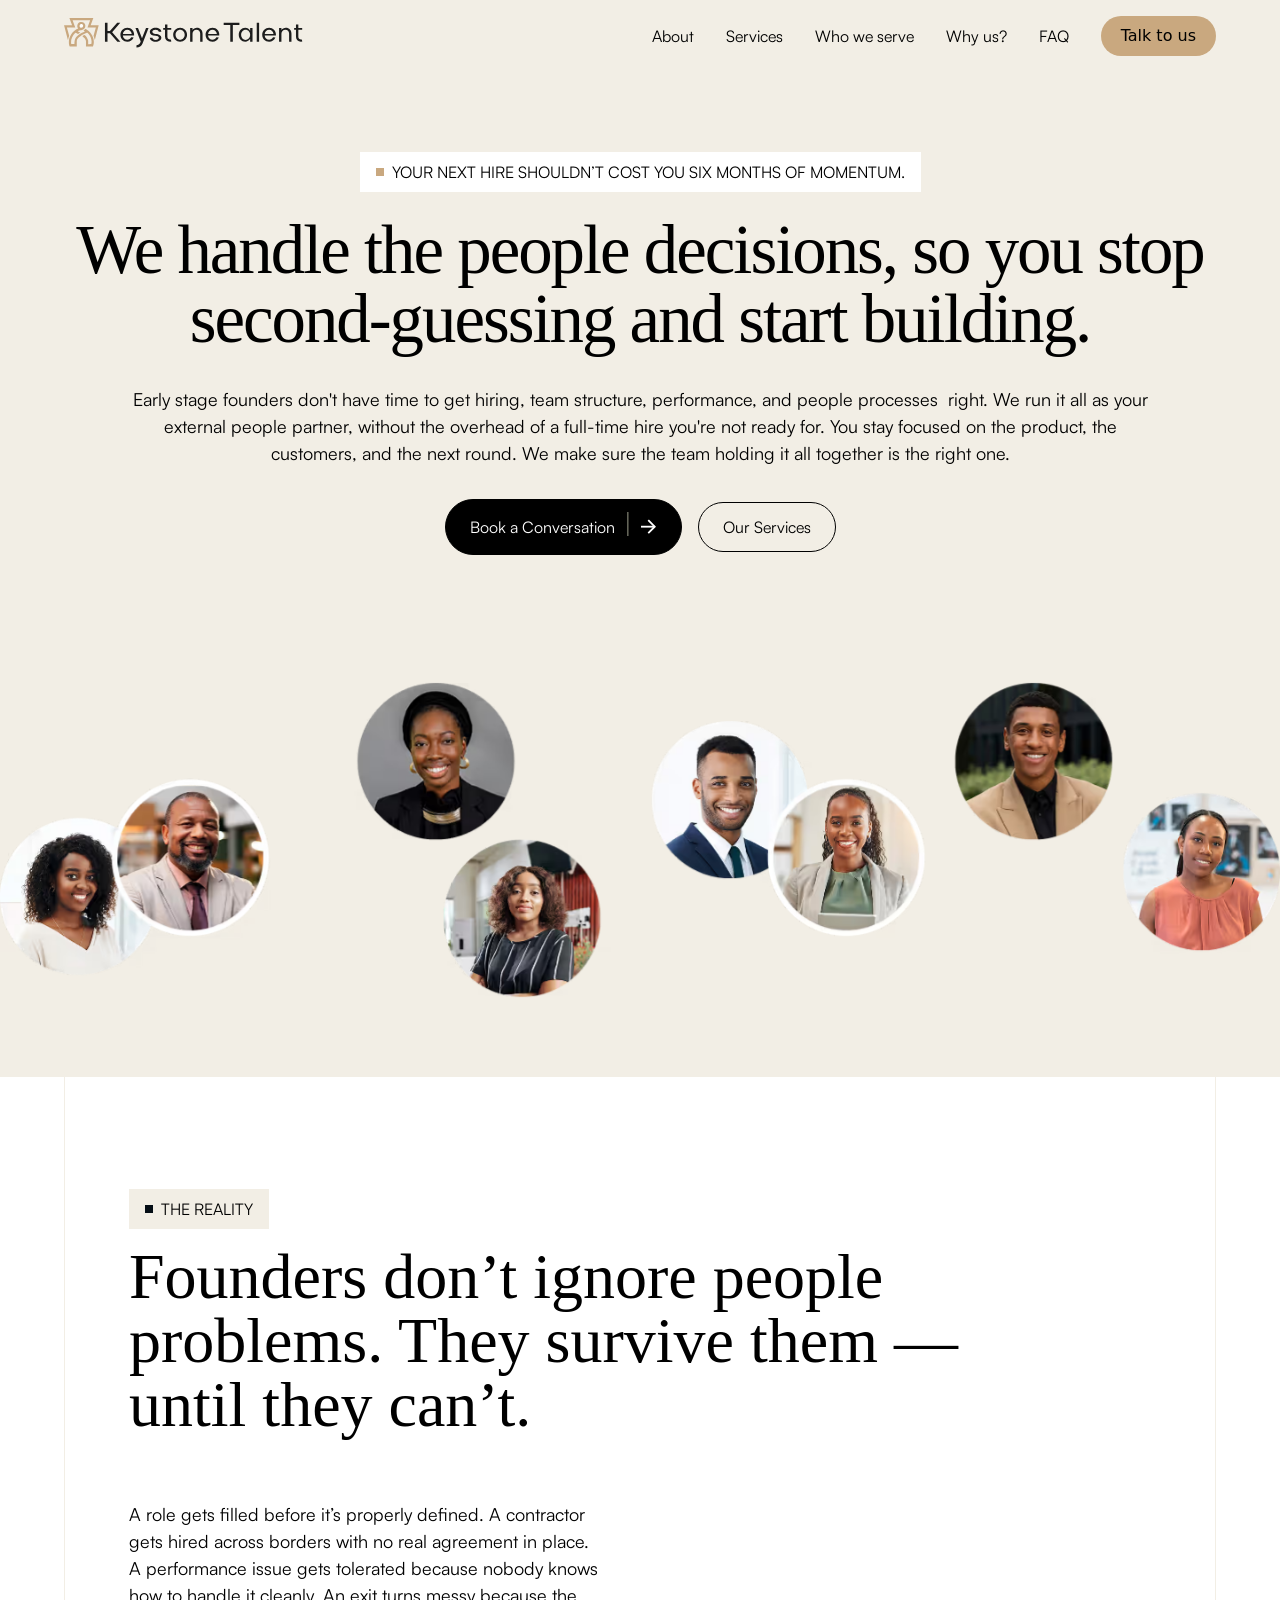
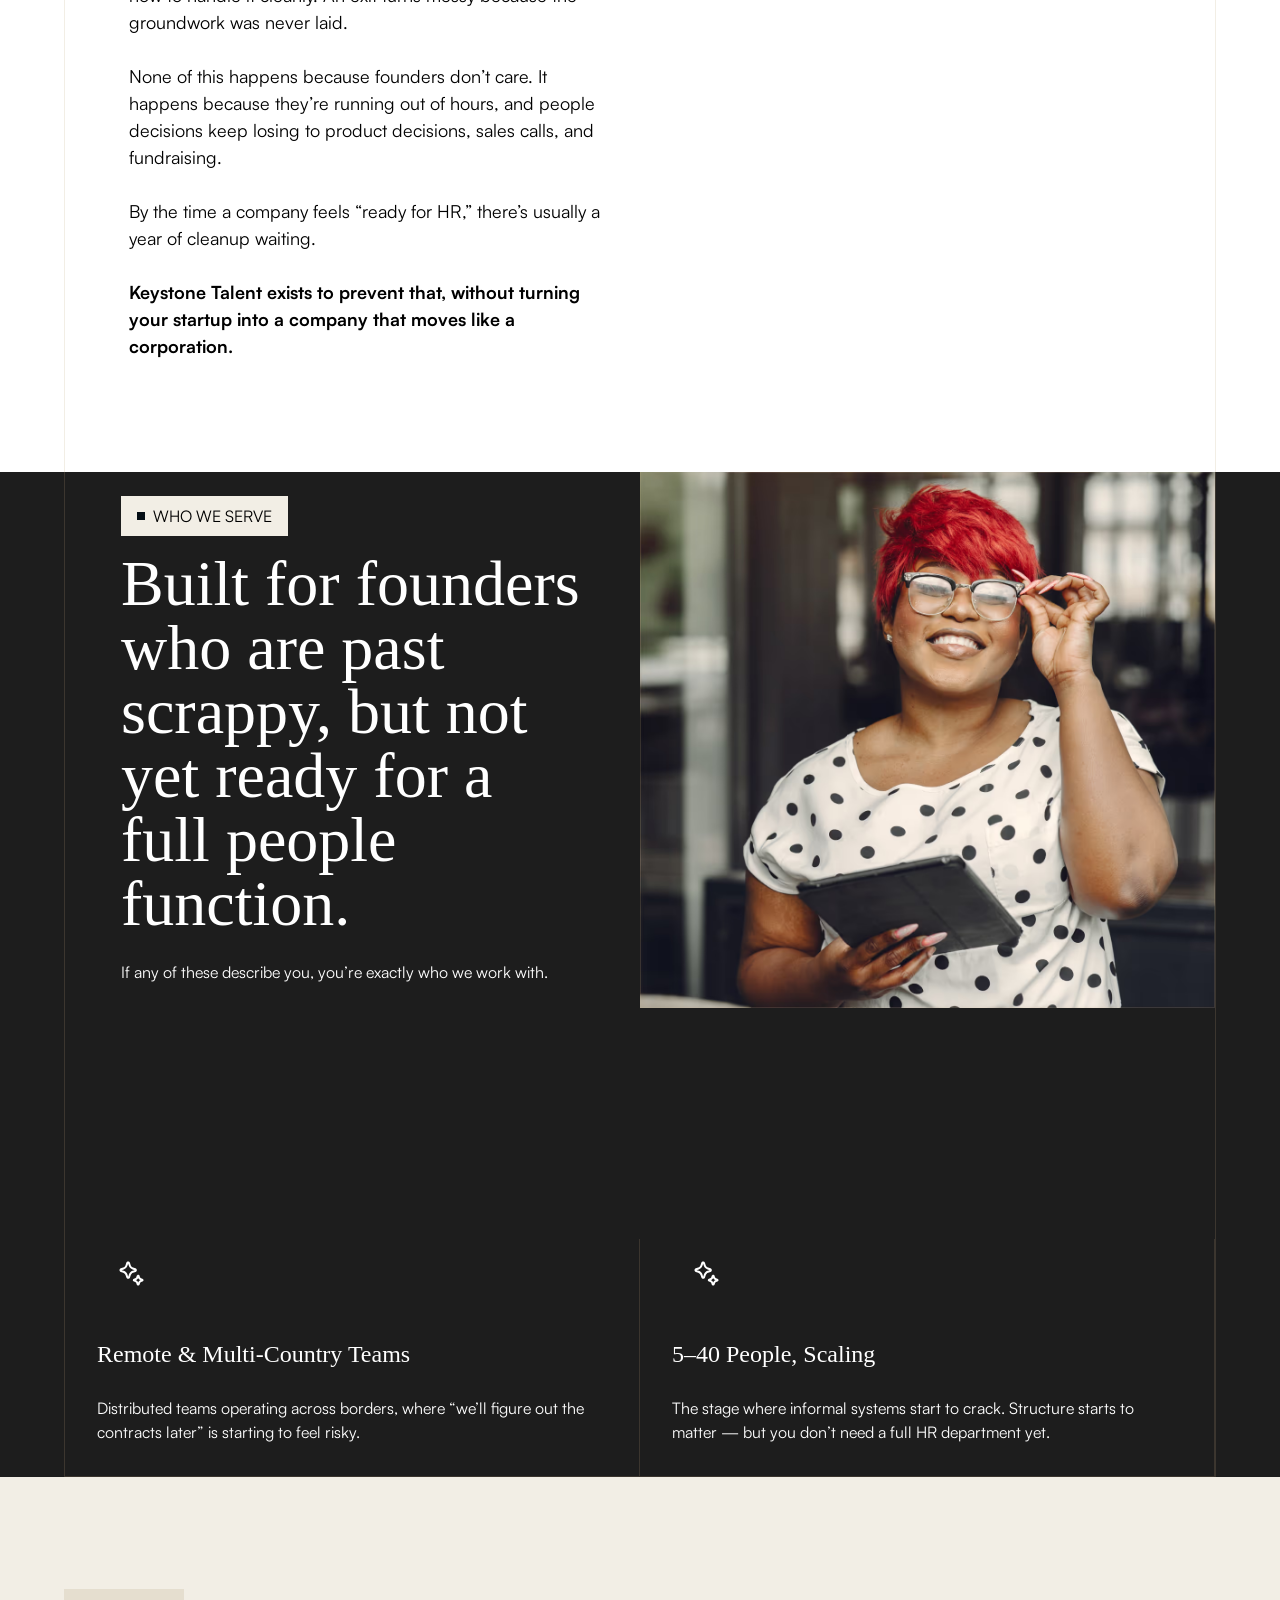
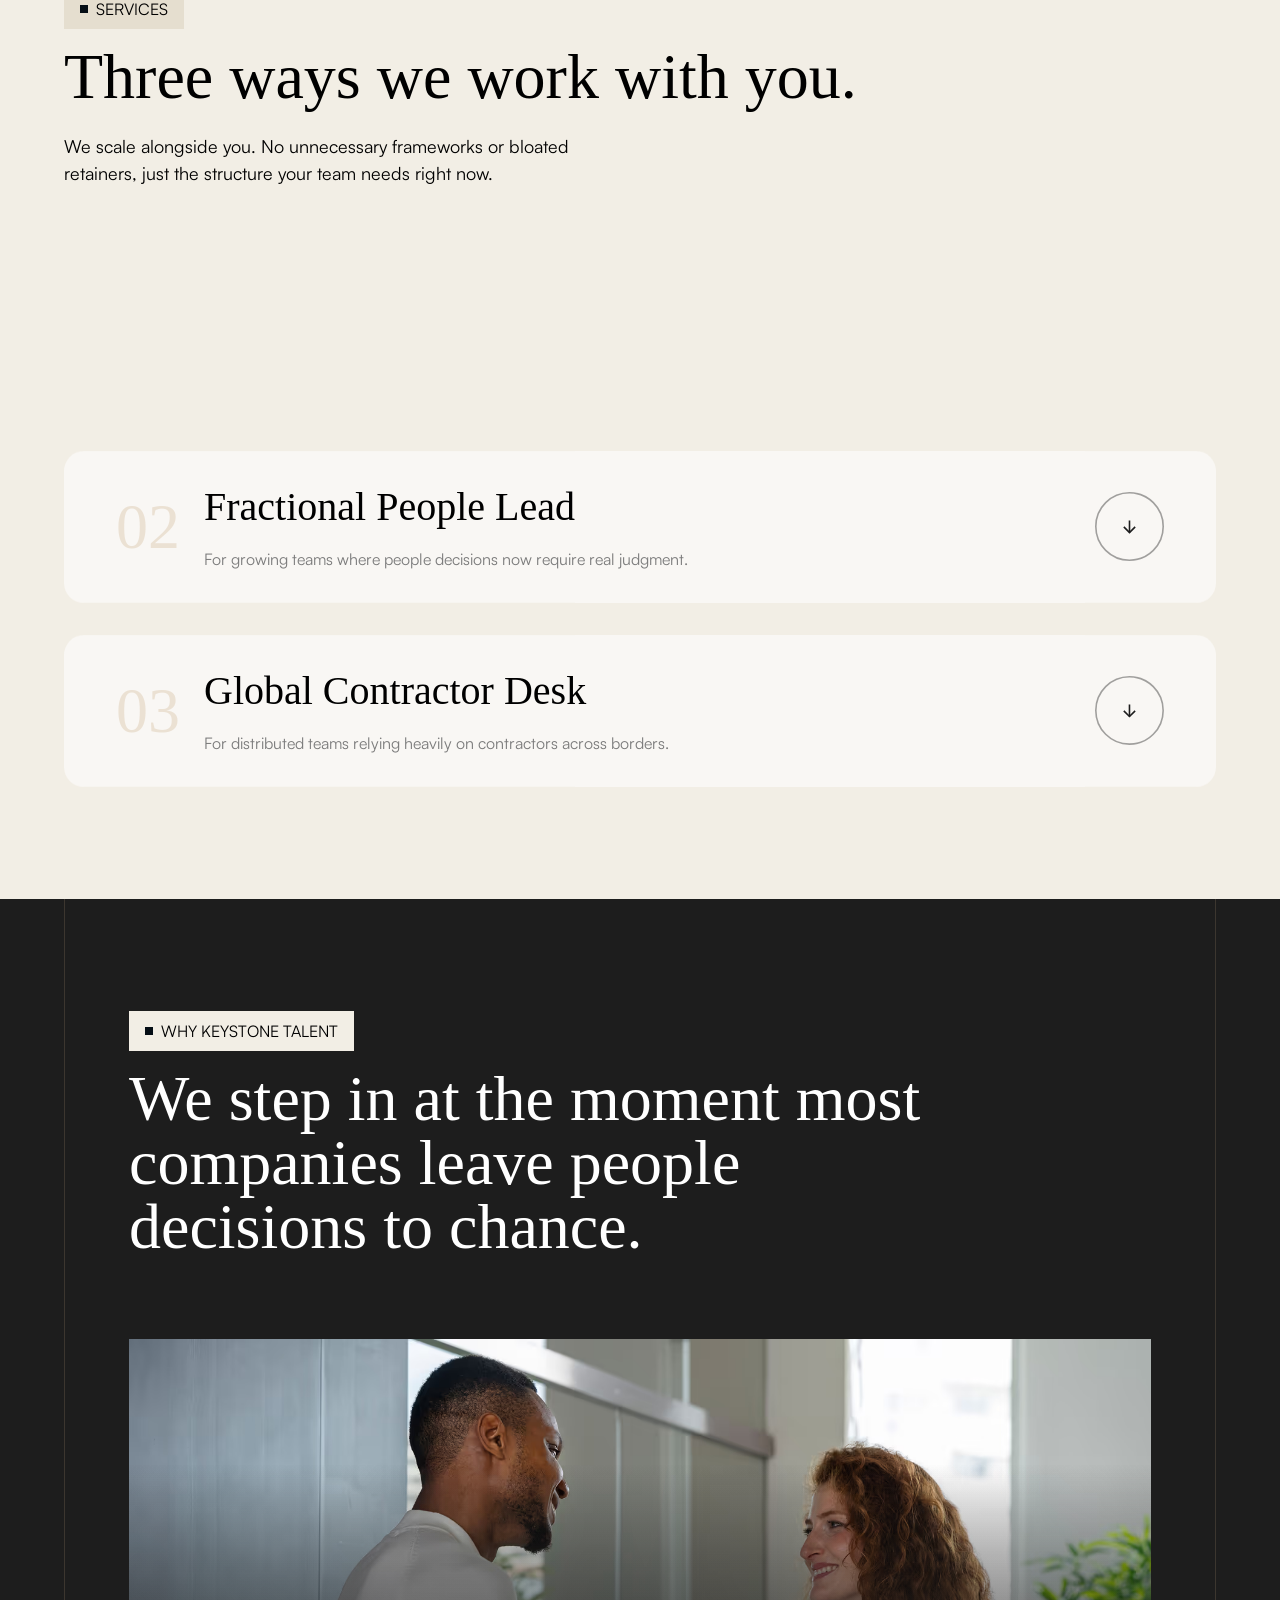
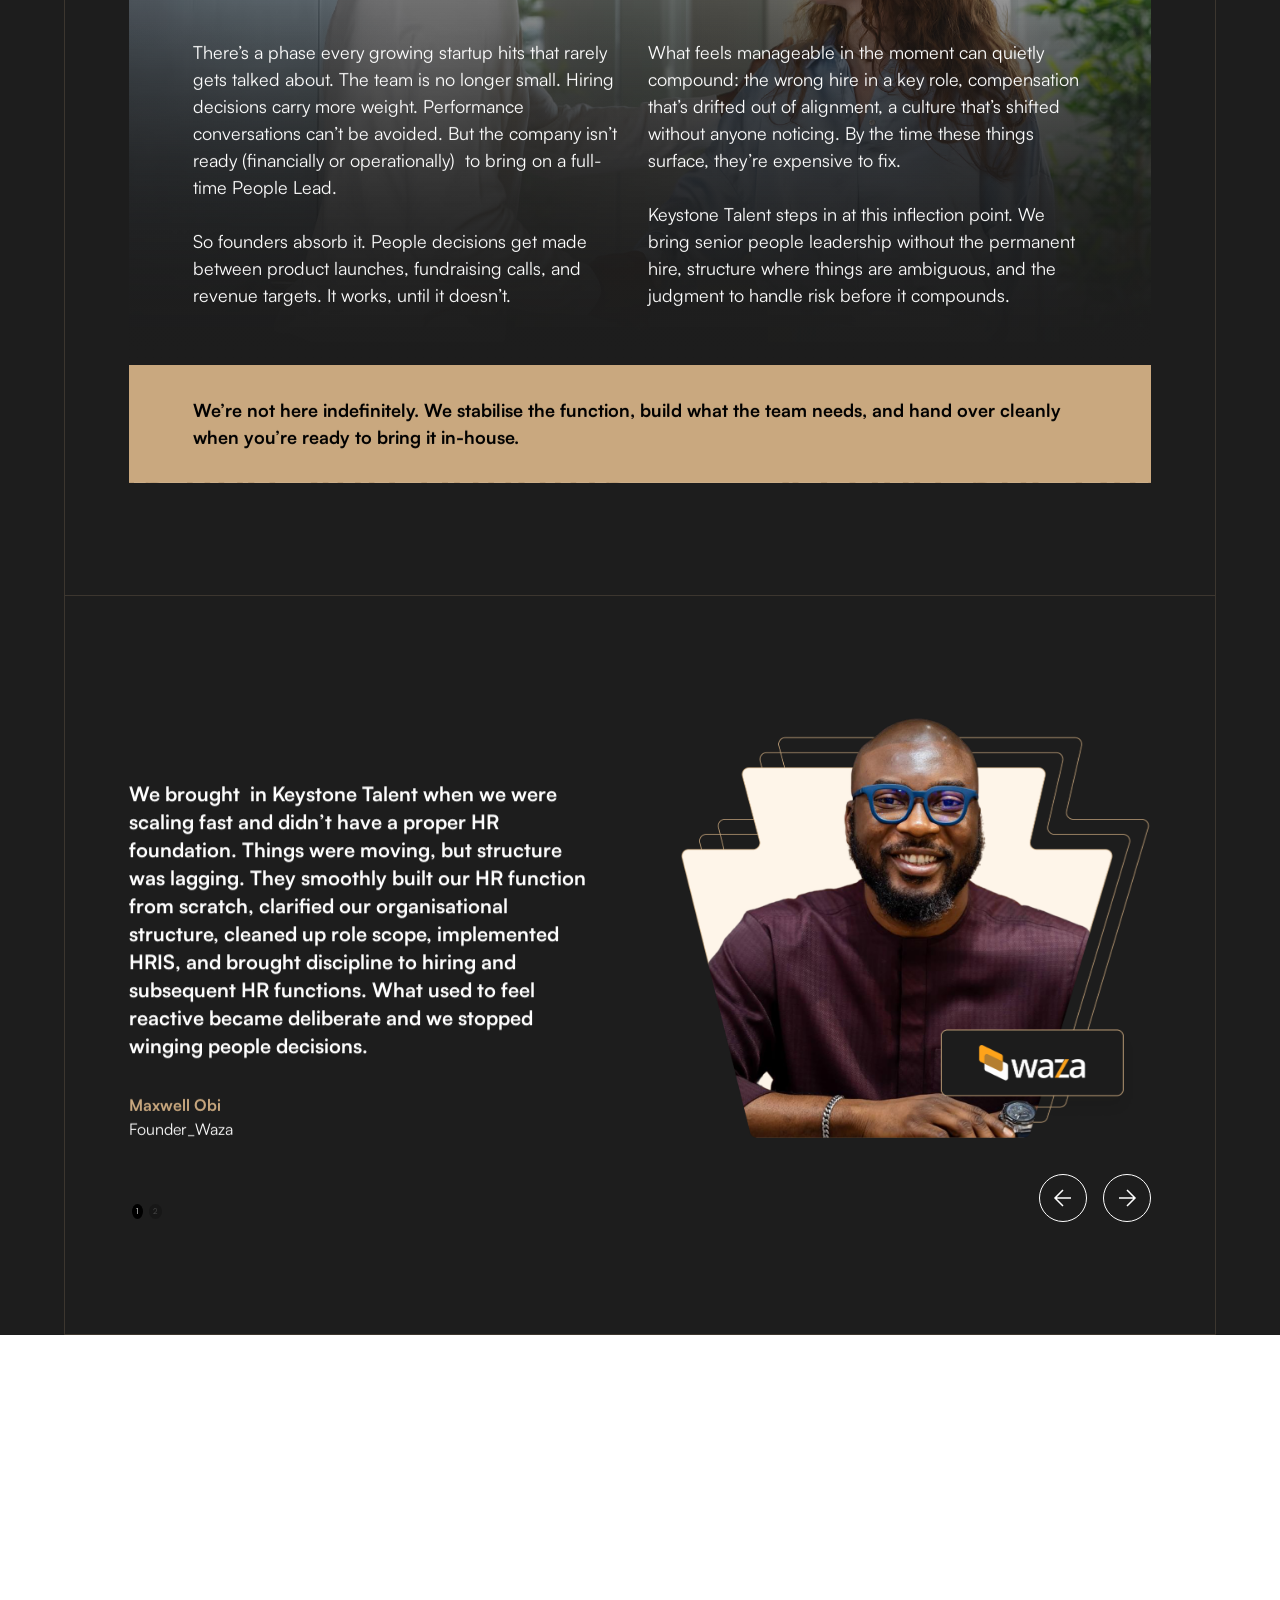
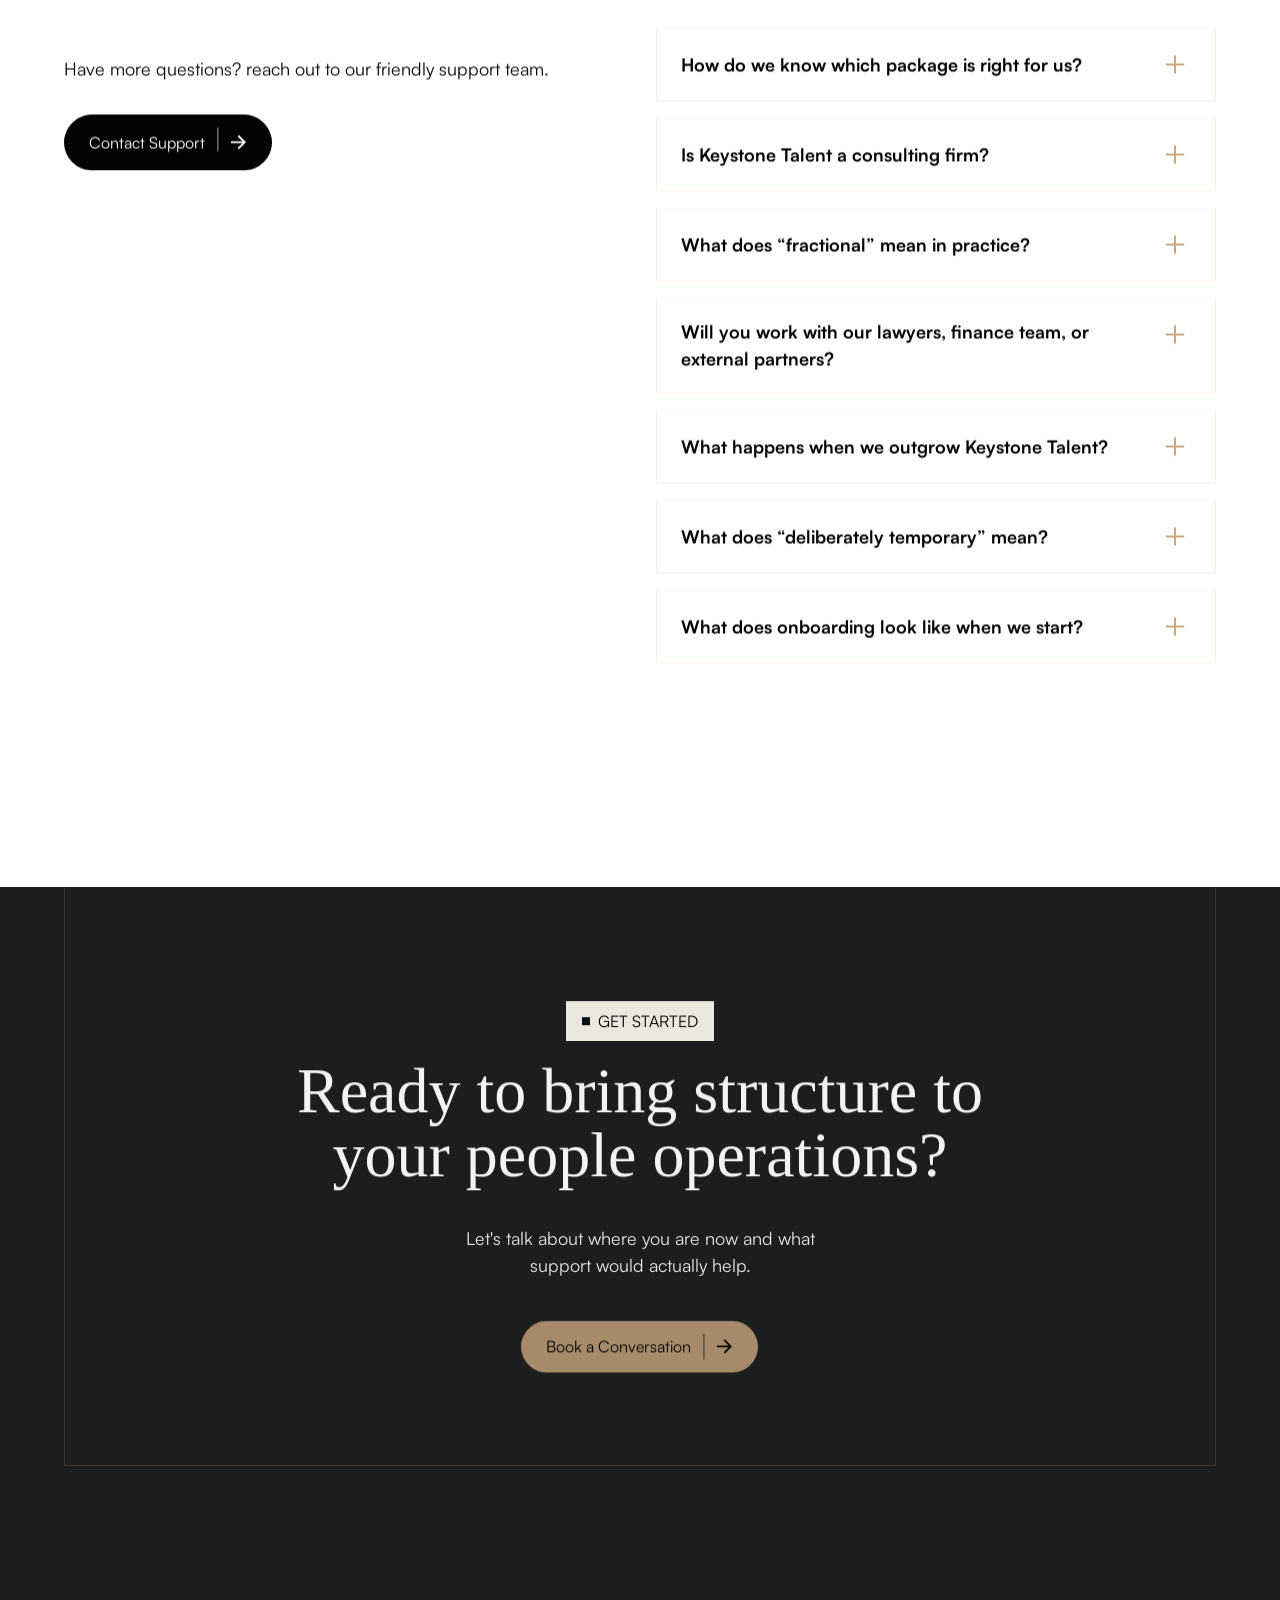
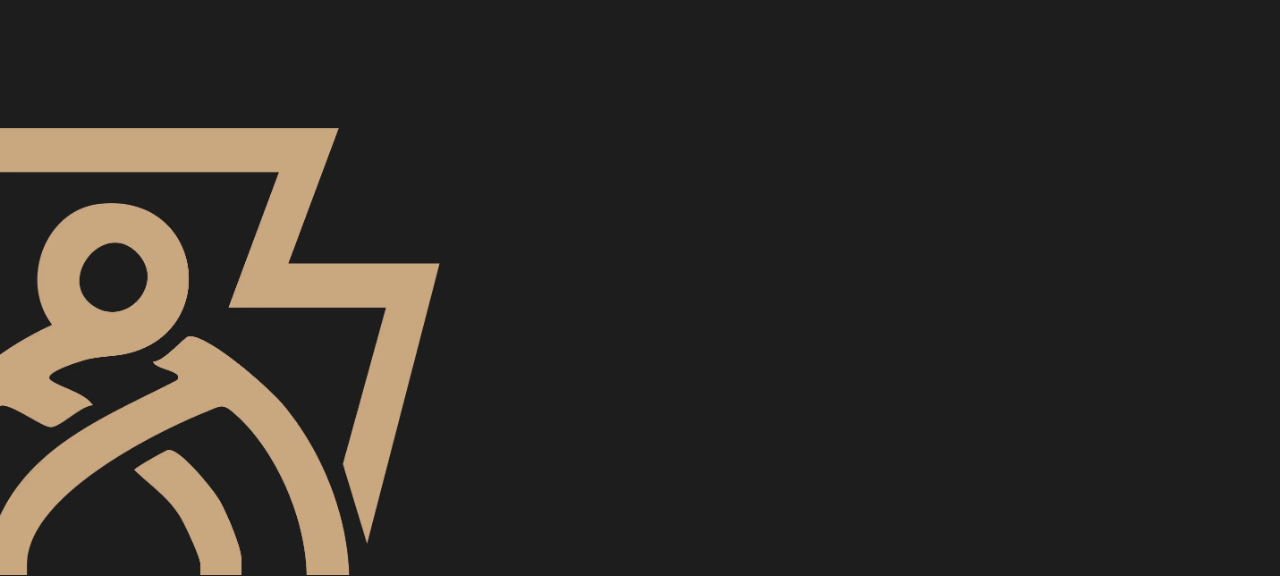
==== index.html @ 718589cd "Update address to Sulafa Towers, 4203, Dubai, UAE Co-Authored-By: Claude Opus 4.6 <noreply@anthropic" ====
<!DOCTYPE html><!--  This site was created in Webflow. https://webflow.com  --><!--  Last Published: Mon Mar 09 2026 09:48:50 GMT+0000 (Coordinated Universal Time)  -->
<html data-wf-page="697f71d3592b1f1f0e853044" data-wf-site="697f71d1592b1f1f0e852fdd">
<head>
  <meta charset="utf-8">
  <title>keystone Talent | External people operations for early-stage and scaling startups</title>
  <meta content="We support founders who want to focus on building the business while people decisions, structure, and execution are handled properly in the background." name="description">
  <meta content="keystone Talent | External people operations for early-stage and scaling startups" property="og:title">
  <meta content="We support founders who want to focus on building the business while people decisions, structure, and execution are handled properly in the background." property="og:description">
  <meta content="images/Opengraph.jpg" property="og:image">
  <meta content="keystone Talent | External people operations for early-stage and scaling startups" property="twitter:title">
  <meta content="We support founders who want to focus on building the business while people decisions, structure, and execution are handled properly in the background." property="twitter:description">
  <meta content="images/Opengraph.jpg" property="twitter:image">
  <meta property="og:type" content="website">
  <meta content="summary_large_image" name="twitter:card">
  <meta content="width=device-width, initial-scale=1" name="viewport">
  <meta content="Webflow" name="generator">
  <link href="css/normalize.css" rel="stylesheet" type="text/css">
  <link href="css/webflow.css" rel="stylesheet" type="text/css">
  <link href="css/keystonetalent.webflow.css" rel="stylesheet" type="text/css">
  <script type="text/javascript">!function(o,c){var n=c.documentElement,t=" w-mod-";n.className+=t+"js",("ontouchstart"in o||o.DocumentTouch&&c instanceof DocumentTouch)&&(n.className+=t+"touch")}(window,document);</script>
  <link href="images/favicon.ico" rel="shortcut icon" type="image/x-icon">
  <link href="images/webclip.ico" rel="apple-touch-icon"><!--  Keep this css code to improve the font quality -->
  <style>
  * {
  -webkit-font-smoothing: antialiased;
  -moz-osx-font-smoothing: grayscale;
  -o-font-smoothing: antialiased;
}
</style>
</head>
<body>
  <div class="page-wrapper">
    <div class="global-styles">
      <div class="style-overrides w-embed">
        <style>
/* Ensure all elements inherit the color from its parent */
a,
.w-input,
.w-select,
.w-tab-link,
.w-nav-link,
.w-nav-brand,
.w-dropdown-btn,
.w-dropdown-toggle,
.w-slider-arrow-left,
.w-slider-arrow-right,
.w-dropdown-link {
  color: inherit;
  text-decoration: inherit;
  font-size: inherit;
}
/* Focus state style for keyboard navigation for the focusable elements */
*[tabindex]:focus-visible,
  input[type="file"]:focus-visible {
   outline: 0.125rem solid #4d65ff;
   outline-offset: 0.125rem;
}
/* Get rid of top margin on first element in any rich text element */
.w-richtext > :not(div):first-child, .w-richtext > div:first-child > :first-child {
  margin-top: 0 !important;
}
/* Get rid of bottom margin on last element in any rich text element */
.w-richtext>:last-child, .w-richtext ol li:last-child, .w-richtext ul li:last-child {
	margin-bottom: 0 !important;
}
/* Prevent all click and hover interaction with an element */
.pointer-events-off {
	pointer-events: none;
}
/* Enables all click and hover interaction with an element */
.pointer-events-on {
  pointer-events: auto;
}
/* Create a class of .div-square which maintains a 1:1 dimension of a div */
.div-square::after {
	content: "";
	display: block;
	padding-bottom: 100%;
}
/* Make sure containers never lose their center alignment */
.container-medium,.container-small, .container-large {
	margin-right: auto !important;
  margin-left: auto !important;
}
/* Apply "..." after 3 lines of text */
.text-style-3lines {
	display: -webkit-box;
	overflow: hidden;
	-webkit-line-clamp: 3;
	-webkit-box-orient: vertical;
}
/* Apply "..." after 2 lines of text */
.text-style-2lines {
	display: -webkit-box;
	overflow: hidden;
	-webkit-line-clamp: 2;
	-webkit-box-orient: vertical;
}
/* Adds inline flex display */
.display-inlineflex {
  display: inline-flex;
}
/* These classes are never overwritten */
.hide {
  display: none !important;
}
/* Remove default Webflow chevron from form select */
select{
  -webkit-appearance:none;
}
@media screen and (max-width: 991px) {
    .hide, .hide-tablet {
        display: none !important;
    }
}
  @media screen and (max-width: 767px) {
    .hide-mobile-landscape{
      display: none !important;
    }
}
  @media screen and (max-width: 479px) {
    .hide-mobile{
      display: none !important;
    }
}
.margin-0 {
  margin: 0rem !important;
}
.padding-0 {
  padding: 0rem !important;
}
.spacing-clean {
padding: 0rem !important;
margin: 0rem !important;
}
.margin-top {
  margin-right: 0rem !important;
  margin-bottom: 0rem !important;
  margin-left: 0rem !important;
}
.padding-top {
  padding-right: 0rem !important;
  padding-bottom: 0rem !important;
  padding-left: 0rem !important;
}
.margin-right {
  margin-top: 0rem !important;
  margin-bottom: 0rem !important;
  margin-left: 0rem !important;
}
.padding-right {
  padding-top: 0rem !important;
  padding-bottom: 0rem !important;
  padding-left: 0rem !important;
}
.margin-bottom {
  margin-top: 0rem !important;
  margin-right: 0rem !important;
  margin-left: 0rem !important;
}
.padding-bottom {
  padding-top: 0rem !important;
  padding-right: 0rem !important;
  padding-left: 0rem !important;
}
.margin-left {
  margin-top: 0rem !important;
  margin-right: 0rem !important;
  margin-bottom: 0rem !important;
}
.padding-left {
  padding-top: 0rem !important;
  padding-right: 0rem !important;
  padding-bottom: 0rem !important;
}
.margin-horizontal {
  margin-top: 0rem !important;
  margin-bottom: 0rem !important;
}
.padding-horizontal {
  padding-top: 0rem !important;
  padding-bottom: 0rem !important;
}
.margin-vertical {
  margin-right: 0rem !important;
  margin-left: 0rem !important;
}
.padding-vertical {
  padding-right: 0rem !important;
  padding-left: 0rem !important;
}
/* Apply "..." at 100% width */
.truncate-width { 
		width: 100%; 
    white-space: nowrap; 
    overflow: hidden; 
    text-overflow: ellipsis; 
}
/* Removes native scrollbar */
.no-scrollbar {
    -ms-overflow-style: none;
    overflow: -moz-scrollbars-none; 
}
.no-scrollbar::-webkit-scrollbar {
    display: none;
}
</style>
      </div>
      <div class="color-schemes w-embed">
        <style>
/* Color Schemes Controls*/
<meta name="relume-color-schemes" content="false"/>
  .color-scheme-1 {
/*All sections should point to Color Scheme 1*/
  }
  .color-scheme-2 {
    --color-scheme-1--text: var(--color-scheme-2--text);
    --color-scheme-1--background: var(--color-scheme-2--background);
    --color-scheme-1--foreground: var(--color-scheme-2--foreground);
    --color-scheme-1--border: var(--color-scheme-2--border);
    --color-scheme-1--accent: var(--color-scheme-2--accent);
  }
  .color-scheme-3 {
    --color-scheme-1--text: var(--color-scheme-3--text);
    --color-scheme-1--background: var(--color-scheme-3--background);
    --color-scheme-1--foreground: var(--color-scheme-3--foreground);
    --color-scheme-1--border: var(--color-scheme-3--border);
    --color-scheme-1--accent: var(--color-scheme-3--accent);
  }
  .color-scheme-4 {
    --color-scheme-1--text: var(--color-scheme-4--text);
    --color-scheme-1--background: var(--color-scheme-4--background);
    --color-scheme-1--foreground: var(--color-scheme-4--foreground);
    --color-scheme-1--border: var(--color-scheme-4--border);
    --color-scheme-1--accent: var(--color-scheme-4--accent);
  }
  .color-scheme-5 {
    --color-scheme-1--text: var(--color-scheme-5--text);
    --color-scheme-1--background: var(--color-scheme-5--background);
    --color-scheme-1--foreground: var(--color-scheme-5--foreground);
    --color-scheme-1--border: var(--color-scheme-5--border);
    --color-scheme-1--accent: var(--color-scheme-5--accent);
  }
  .color-scheme-6 {
    --color-scheme-1--text: var(--color-scheme-6--text);
    --color-scheme-1--background: var(--color-scheme-6--background);
    --color-scheme-1--foreground: var(--color-scheme-6--foreground);
    --color-scheme-1--border: var(--color-scheme-6--border);
    --color-scheme-1--accent: var(--color-scheme-6--accent);
  }
  .color-scheme-7 {
    --color-scheme-1--text: var(--color-scheme-7--text);
    --color-scheme-1--background: var(--color-scheme-7--background);
    --color-scheme-1--foreground: var(--color-scheme-7--foreground);
    --color-scheme-1--border: var(--color-scheme-7--border);
    --color-scheme-1--accent: var(--color-scheme-7--accent);
  }
  .color-scheme-8 {
    --color-scheme-1--text: var(--color-scheme-8--text);
    --color-scheme-1--background: var(--color-scheme-8--background);
    --color-scheme-1--foreground: var(--color-scheme-8--foreground);
    --color-scheme-1--border: var(--color-scheme-8--border);
    --color-scheme-1--accent: var(--color-scheme-8--accent);
  }
  .color-scheme-9 {
    --color-scheme-1--text: var(--color-scheme-9--text);
    --color-scheme-1--background: var(--color-scheme-9--background);
    --color-scheme-1--foreground: var(--color-scheme-9--foreground);
    --color-scheme-1--border: var(--color-scheme-9--border);
    --color-scheme-1--accent: var(--color-scheme-9--accent);
  }
  .color-scheme-10 {
    --color-scheme-1--text: var(--color-scheme-10--text);
    --color-scheme-1--background: var(--color-scheme-10--background);
    --color-scheme-1--foreground: var(--color-scheme-10--foreground);
    --color-scheme-1--border: var(--color-scheme-10--border);
    --color-scheme-1--accent: var(--color-scheme-10--accent);
  }
/* Inherit slider dot colors */
.w-slider-dot {
  background-color: var(--color-scheme-1--text);
  opacity: 0.20;
}
.w-slider-dot.w-active {
  background-color: var(--color-scheme-1--text);
  opacity: 1;
}
/* Override .w-slider-nav-invert styles */
.w-slider-nav-invert .w-slider-dot {
  background-color: var(--color-scheme-1--text) !important;
  opacity: 0.20 !important;
}
.w-slider-nav-invert .w-slider-dot.w-active {
  background-color: var(--color-scheme-1--text) !important;
  opacity: 1 !important;
}
</style>
      </div>
    </div>
    <main class="main-wrapper">
      <div data-animation="default" class="rl_navbar1_component w-nav" data-easing2="ease" fs-scrolldisable-element="smart-nav" data-easing="ease" data-collapse="medium" role="banner" data-duration="400" id="nav">
        <div class="rl_navbar1_container">
          <a href="#" class="rl_navbar1_logo-link w-nav-brand">
            <div class="w-embed"><svg width="100%" height="100%" viewbox="0 0 292 36" fill="none" xmlns="http://www.w3.org/2000/svg">
                <path d="M7.0269 34.633C6.44062 34.4546 5.93931 31.3193 5.89683 30.6735C5.33604 22.729 10.0603 15.94 17.1126 12.7282C14.9884 9.95823 16.5773 5.36145 20.095 4.91962C26.9095 4.06994 28.167 13.272 21.8539 14.623C21.0722 14.7929 20.2225 14.7674 19.3558 14.9799C19.0159 15.0648 16.3819 15.8465 17.0362 16.3139C17.7244 16.8152 19.1944 17.1041 19.7636 17.9368C18.9734 17.9622 17.6394 19.3727 17.0107 19.3557C16.4329 19.3387 14.4361 17.8008 13.7904 17.9707C10.5956 20.8936 8.28443 25.4395 8.54784 29.8663C8.56483 30.2147 8.77725 31.7951 9.06614 31.7951H12.6348C12.6858 29.4924 12.7623 27.1813 13.7479 25.0656C15.9146 20.4178 20.8937 18.523 25.1676 16.3139C25.7369 15.7106 23.6722 15.6341 23.6382 15.0903C24.2925 15.1668 25.6859 13.4674 25.9663 13.4589C27.2918 13.4079 31.0899 16.7642 31.9991 17.8348C35.7037 22.2022 37.7599 29.3395 35.1514 34.65H26.6971V28.2349C26.6971 27.7931 25.6774 25.5924 25.3546 25.0911C24.5644 23.842 23.4598 23.1198 22.4232 22.1172C22.4232 21.9897 24.4794 20.8342 24.6068 20.8172C25.3885 20.7067 27.4703 23.3237 27.8866 23.9865C28.3284 24.7002 29.3481 27.0793 29.3481 27.8186V31.6931C29.3481 32.3814 32.6788 31.5996 33.1886 31.7696C34.5056 27.6146 32.22 21.5054 29.0677 18.625C28.1415 17.7753 28.099 17.9452 27.0284 18.3786C23.5787 19.7806 15.4897 23.8675 15.4897 28.2264V34.6415H7.0354L7.0269 34.633Z" fill="#C9A87F"></path>
                <path d="M35.6527 0L32.3899 8.76023H42.1698L37.4795 26.8925L35.9161 21.7349L38.7031 11.6152H28.5154L31.7781 2.85493H10.3831L13.6459 11.6152H3.45821L6.25367 21.7349C5.65039 23.1963 5.43797 24.7937 4.98764 26.2892C4.92816 26.4846 4.95365 26.7565 4.69025 26.697L0 8.76873H9.77985L6.51707 0.00849216H35.6527V0Z" fill="#C9A87F"></path>
                <path d="M22.5421 8.01243C24.6239 9.99219 21.8454 13.102 19.6532 11.4112C17.461 9.7203 20.4009 5.98169 22.5421 8.01243Z" fill="#FEFEFD"></path>
                <path d="M49.7838 5.82766H52.9046V15.9703H55.8025L64.7191 5.82766H68.3972L58.5518 17.2334L68.6201 28.825H64.9048L55.8768 18.6452H52.9046V28.825H49.7838V5.82766ZM68.612 20.4657C68.612 15.7845 72.4387 11.9578 77.0456 11.9578C82.0611 11.9578 85.7392 16.0817 85.2934 21.2088H71.5841C71.8442 24.1066 73.9991 26.5216 77.0456 26.5216C79.0889 26.5216 80.9094 25.3698 81.7639 23.5494L84.6989 23.8094C83.4358 26.8188 80.6122 28.9736 77.0456 28.9736C72.2529 28.9736 68.612 25.1841 68.612 20.4657ZM71.6956 19.4254H82.3583C81.9868 16.3046 79.7948 14.2241 77.0084 14.2241C74.1477 14.2241 71.9928 16.5276 71.6956 19.4254ZM93.2733 28.5278L86.9203 12.1064H90.0411L94.8709 24.5153L99.775 12.1064H102.859L95.5396 31.017C94.3879 33.9892 91.4157 35.9583 88.1463 35.884V33.0604C90.0782 33.0604 91.9358 31.9087 92.6789 30.0139L93.2733 28.5278ZM104.392 16.8991C104.392 14.1498 107.513 11.9578 111.414 11.9578C115.612 11.9578 118.435 14.1126 118.435 16.7505H115.24C115.24 15.3387 113.531 14.187 111.414 14.187C109.11 14.187 107.438 15.3015 107.438 16.7505C107.438 18.2366 109.036 19.3511 111.414 19.3511C115.798 19.3511 118.435 21.4688 118.435 24.0323C118.435 26.6702 115.575 28.9736 111.414 28.9736C107.513 28.9736 104.392 26.8188 104.392 24.1438H107.587C107.587 25.5927 109.296 26.7445 111.414 26.7445C113.717 26.7445 115.389 25.5927 115.389 24.1438C115.389 22.6949 113.828 21.5803 111.414 21.5803C106.732 21.5803 104.392 19.2768 104.392 16.8991ZM122.901 14.3727H120.672V12.1064H122.901V7.87104H125.799V12.1064H130.48V14.3727H125.799V22.8063C125.799 24.8497 127.285 26.15 129.143 26.15C129.514 26.15 129.886 26.0757 129.997 26.0757L130.629 28.6021C130.517 28.6392 129.7 28.825 128.994 28.825C125.353 28.825 122.901 26.5216 122.901 22.8806V14.3727ZM141.301 28.9736C136.62 28.9736 132.83 25.1469 132.83 20.4657C132.83 15.7845 136.62 11.9578 141.301 11.9578C145.945 11.9578 149.735 15.7845 149.735 20.4657C149.735 25.1469 145.945 28.9736 141.301 28.9736ZM141.301 14.4099C138.218 14.4099 135.728 17.122 135.728 20.4657C135.728 23.8094 138.218 26.5216 141.301 26.5216C144.348 26.5216 146.837 23.8094 146.837 20.4657C146.837 17.0477 144.273 14.4099 141.301 14.4099ZM156.374 28.825H153.476V12.1064H156.374V14.7071C157.488 13.1095 159.42 11.9578 161.687 11.9578C165.848 11.9578 168.597 15.1901 168.597 19.0539V28.825H165.699V18.8682C165.699 16.3789 163.73 14.3727 161.241 14.3727C158.194 14.3727 156.374 17.0105 156.374 19.0539V28.825ZM172.269 20.4657C172.269 15.7845 176.095 11.9578 180.702 11.9578C185.718 11.9578 189.396 16.0817 188.95 21.2088H175.241C175.501 24.1066 177.656 26.5216 180.702 26.5216C182.746 26.5216 184.566 25.3698 185.421 23.5494L188.356 23.8094C187.092 26.8188 184.269 28.9736 180.702 28.9736C175.91 28.9736 172.269 25.1841 172.269 20.4657ZM175.352 19.4254H186.015C185.643 16.3046 183.452 14.2241 180.665 14.2241C177.804 14.2241 175.649 16.5276 175.352 19.4254Z" fill="#1D1D1D"></path>
                <path d="M194.298 8.50263V5.82766H213.432V8.50263H205.444V28.825H202.323V8.50263H194.298ZM220.553 28.9736C216.058 28.9736 212.64 25.2212 212.64 20.4657C212.64 15.7102 216.095 11.9578 220.553 11.9578C223.079 11.9578 225.271 13.4068 226.497 15.5244V12.1064H229.395V28.825H226.497V25.407C225.234 27.5247 223.042 28.9736 220.553 28.9736ZM220.999 14.2613C217.989 14.2613 215.537 17.0477 215.537 20.4657C215.537 23.9209 217.989 26.7073 220.999 26.7073C223.674 26.7073 226.497 24.3667 226.497 20.4657C226.497 17.0105 224.082 14.2613 220.999 14.2613ZM237.416 28.825H234.519V5.82766H237.416V28.825ZM241.192 20.4657C241.192 15.7845 245.019 11.9578 249.626 11.9578C254.641 11.9578 258.32 16.0817 257.874 21.2088H244.165C244.425 24.1066 246.579 26.5216 249.626 26.5216C251.669 26.5216 253.49 25.3698 254.344 23.5494L257.279 23.8094C256.016 26.8188 253.193 28.9736 249.626 28.9736C244.833 28.9736 241.192 25.1841 241.192 20.4657ZM244.276 19.4254H254.939C254.567 16.3046 252.375 14.2241 249.589 14.2241C246.728 14.2241 244.573 16.5276 244.276 19.4254ZM264.59 28.825H261.693V12.1064H264.59V14.7071C265.705 13.1095 267.637 11.9578 269.903 11.9578C274.064 11.9578 276.814 15.1901 276.814 19.0539V28.825H273.916V18.8682C273.916 16.3789 271.947 14.3727 269.457 14.3727C266.411 14.3727 264.59 17.0105 264.59 19.0539V28.825ZM282.275 14.3727H280.046V12.1064H282.275V7.87104H285.173V12.1064H289.854V14.3727H285.173V22.8063C285.173 24.8497 286.659 26.15 288.516 26.15C288.888 26.15 289.259 26.0757 289.371 26.0757L290.002 28.6021C289.891 28.6392 289.074 28.825 288.368 28.825C284.727 28.825 282.275 26.5216 282.275 22.8806V14.3727Z" fill="#1D1D1D"></path>
              </svg></div>
          </a>
          <nav role="navigation" class="rl_navbar1_menu is-page-height-tablet w-nav-menu">
            <a href="#reality" class="rl_navbar1_link w-nav-link">About</a>
            <a href="#services" class="rl_navbar1_link w-nav-link">Services</a>
            <a href="#who" class="rl_navbar1_link w-nav-link">Who we serve</a>
            <a href="#why" class="rl_navbar1_link w-nav-link">Why us?</a>
            <a href="#faq" class="rl_navbar1_link w-nav-link">FAQ</a>
            <div class="rl_navbar1_menu-buttons">
              <a href="#" class="rl_navbar1_button-secondary w-button">Button</a>
              <a href="#" class="rl_navbar1_button w-button">Talk to us</a>
            </div>
          </nav>
          <div class="rl_navbar1_menu-button w-nav-button">
            <div class="rl_menu-icon">
              <div class="rl_menu-icon_line-top"></div>
              <div class="rl_menu-icon_line-middle">
                <div class="rl_menu-icon_line-middle-inner"></div>
              </div>
              <div class="rl_menu-icon_line-bottom"></div>
            </div>
          </div>
        </div>
      </div>
      <header id="header" class="section_header">
        <div class="padding-global">
          <div class="container-large">
            <div class="padding-section-medium">
              <div class="header_component">
                <div class="header_content">
                  <div data-w-id="c8a583bc-2152-6637-a844-d4d92b585a0c" style="opacity:0" class="tagline is-header">
                    <div class="tagline-dot is-header"></div>
                    <div class="text-style-subheading">Your next hire shouldn’t cost you six months of momentum.</div>
                  </div>
                  <div class="spacer-small"></div>
                  <h1 data-w-id="4b47d95b-f0f5-b7bf-ccb1-d9ccf47cbe6d" style="opacity:0" class="heading-style-h1">We handle the people decisions, so you stop second-guessing and start building.</h1>
                  <div class="spacer-medium"></div>
                  <div data-w-id="f7b6a2ca-d6b8-737c-5200-37b9d8ff437b" style="opacity:0" class="max-width-xlarge">
                    <p class="text-size-medium">Early stage founders don&#x27;t have time to get hiring, team structure, performance, and people processes  right. We run it all as your external people partner, without the overhead of a full-time hire you&#x27;re not ready for. You stay focused on the product, the customers, and the next round. We make sure the team holding it all together is the right one.</p>
                  </div>
                  <div class="spacer-medium"></div>
                  <div data-w-id="4b47d95b-f0f5-b7bf-ccb1-d9ccf47cbe73" style="opacity:0" class="button-group">
                    <a href="#" class="button is-icon w-inline-block">
                      <div>Book a Conversation</div>
                      <div class="w-embed"><svg width="2" height="24" viewbox="0 0 2 24" fill="none" xmlns="http://www.w3.org/2000/svg">
                          <path opacity="0.4" d="M0.799988 0L0.799988 24" stroke="#F7FBDD" stroke-width="1.6"></path>
                        </svg></div>
                      <div class="icon-embed-xxsmall w-embed"><svg width="100%" height="100%" viewbox="0 0 14 13" fill="none" xmlns="http://www.w3.org/2000/svg">
                          <path d="M12 6.22266L-1.19209e-07 6.22266" stroke="currentcolor" stroke-width="1.6"></path>
                          <path d="M6.34326 0.565918L12.0001 6.22277L6.34326 11.8796" stroke="currentcolor" stroke-width="1.6"></path>
                        </svg></div>
                    </a>
                    <a href="#services" class="button is-secondary w-button">Our Services</a>
                  </div>
                  <div class="spacer-large"></div><img class="header_image-mobile" src="images/Mobile.avif" alt="" style="opacity:0" sizes="(max-width: 1074px) 100vw, 1074px" data-w-id="77b5c65a-7488-ba38-deeb-6df530ee6207" loading="lazy" srcset="images/Mobile-p-500.avif 500w, images/Mobile-p-800.avif 800w, images/Mobile.avif 1074w">
                </div>
              </div>
            </div>
          </div>
        </div>
        <div data-w-id="4b47d95b-f0f5-b7bf-ccb1-d9ccf47cbe79" style="opacity:0" class="header_image-wrapper"><img src="images/hero-img.avif" loading="lazy" sizes="(max-width: 1440px) 100vw, 1440px" srcset="images/hero-img-p-500.avif 500w, images/hero-img-p-800.avif 800w, images/hero-img.avif 1440w" alt="" class="header_image"></div>
        <div class="spacer-xxlarge hide-tablet"></div>
      </header>
      <section id="reality" class="section_the-reality">
        <div class="padding-global">
          <div class="container-large">
            <div class="reality_line-wrapper">
              <div class="padding-section-large">
                <div class="reality_component">
                  <div class="reality_heading-wrapper">
                    <div data-w-id="bbc3e975-e075-67c1-9842-c8c4c4cc09e1" style="opacity:0" class="tagline">
                      <div class="tagline-dot"></div>
                      <div class="text-style-subheading">The reality</div>
                    </div>
                    <div class="spacer-xsmall"></div>
                    <h2 data-w-id="04e8f233-2f14-d982-8604-0c6589f42412" style="opacity:0" class="heading-style-h2">Founders don’t ignore people problems. They survive them — until they can’t.</h2>
                  </div>
                  <div class="spacer-xlarge"></div>
                  <div class="reality_content-wrapper">
                    <div data-w-id="93408f93-53ff-a4ba-54dc-0847f27ac281" style="opacity:0" class="reality_content">
                      <p class="text-size-medium">A role gets filled before it’s properly defined. A contractor gets hired across borders with no real agreement in place. A performance issue gets tolerated because nobody knows how to handle it cleanly. An exit turns messy because the groundwork was never laid.<br><br>None of this happens because founders don’t care. It happens because they’re running out of hours, and people decisions keep losing to product decisions, sales calls, and fundraising.<br><br>By the time a company feels “ready for HR,” there’s usually a year of cleanup waiting. <br><br><strong>Keystone Talent exists to prevent that, without turning your startup into a company that moves like a corporation.</strong></p>
                    </div>
                    <div data-w-id="93408f93-53ff-a4ba-54dc-0847f27ac292" style="opacity:0" class="reality_image-wrapper">
                      <div class="w-embed"><svg width="100%" height="100%" viewbox="0 0 452 199" fill="none" xmlns="http://www.w3.org/2000/svg">
                          <rect x="0.326156" y="129.408" width="451.036" height="68.5763" rx="34.2881" fill="white"></rect>
                          <rect x="0.326156" y="129.408" width="451.036" height="68.5763" rx="34.2881" stroke="#C9A87F" stroke-width="0.652312"></rect>
                          <path fill-rule="evenodd" clip-rule="evenodd" d="M17.2955 159.496C17.3105 160.255 16.8975 161.281 16.3605 161.817C15.8622 162.316 15.5823 162.992 15.5823 163.697C15.5823 164.402 15.8622 165.078 16.3605 165.577C16.8905 166.105 17.2805 167.021 17.2955 167.769C17.3095 168.431 17.5685 169.089 18.0735 169.593C18.5394 170.06 19.1627 170.336 19.8215 170.368C20.6125 170.408 21.6485 170.868 22.2085 171.428C22.7072 171.926 23.3832 172.206 24.088 172.206C24.7928 172.206 25.4687 171.926 25.9675 171.428C26.5275 170.868 27.5635 170.408 28.3545 170.368C29.0133 170.336 29.6366 170.06 30.1025 169.593C30.5882 169.108 30.8667 168.453 30.8795 167.767C30.8945 167.021 31.2795 166.111 31.8085 165.583C32.3087 165.085 32.5903 164.408 32.5914 163.701C32.5925 162.995 32.3131 162.317 31.8145 161.817C31.2785 161.282 30.8645 160.255 30.8805 159.497C30.888 159.139 30.8229 158.784 30.6892 158.451C30.5555 158.119 30.3559 157.818 30.1025 157.565C29.8398 157.302 29.5246 157.097 29.1775 156.963C28.8303 156.83 28.4589 156.771 28.0875 156.79C27.3735 156.826 26.4725 156.48 25.9675 155.974C25.4687 155.476 24.7925 155.196 24.0875 155.196C23.3824 155.196 22.7062 155.476 22.2075 155.974C21.7035 156.479 20.8015 156.826 20.0875 156.79C19.7162 156.771 19.345 156.83 18.998 156.963C18.651 157.097 18.336 157.302 18.0735 157.565C17.8201 157.818 17.6206 158.119 17.4869 158.451C17.3532 158.783 17.2881 159.138 17.2955 159.496ZM27.1235 160.322C27.2383 160.386 27.3395 160.472 27.4212 160.574C27.5029 160.677 27.5636 160.795 27.5997 160.922C27.6358 161.048 27.6467 161.18 27.6318 161.311C27.6168 161.441 27.5763 161.567 27.5125 161.682L24.7445 166.664C24.6728 166.8 24.5708 166.917 24.4465 167.007C24.2658 167.138 24.0466 167.204 23.8237 167.196C23.6009 167.188 23.3871 167.106 23.2165 166.962L20.4575 164.755C20.3549 164.673 20.2695 164.572 20.2062 164.456C20.1428 164.341 20.1028 164.215 20.0883 164.084C20.0738 163.954 20.0852 163.822 20.1217 163.696C20.1583 163.569 20.2194 163.452 20.3015 163.349C20.3835 163.247 20.485 163.161 20.6001 163.098C20.7152 163.034 20.8416 162.994 20.9722 162.98C21.1027 162.965 21.2349 162.977 21.361 163.013C21.4872 163.05 21.6049 163.111 21.7075 163.193L23.5605 164.676L25.7635 160.71C25.8273 160.595 25.9131 160.494 26.016 160.413C26.1189 160.331 26.2368 160.27 26.3631 160.234C26.4894 160.198 26.6215 160.188 26.752 160.203C26.8825 160.218 27.0087 160.258 27.1235 160.322Z" fill="#C9A87F"></path>
                          <path d="M41.0142 166.988V166.11H43.5268V166.988C43.5268 168.132 44.1601 169.031 45.6309 169.031C47.1017 169.031 47.7146 168.193 47.7146 166.886V156.263H50.3294V167.029C50.3294 169.664 48.4908 171.462 45.6513 171.462C42.5871 171.462 41.0142 169.562 41.0142 166.988ZM60.0073 161.105H62.4996V171.196H60.1912L60.0073 169.848C59.3945 170.808 58.0871 171.462 56.7388 171.462C54.41 171.462 53.0414 169.889 53.0414 167.417V161.105H55.5336V166.539C55.5336 168.459 56.2894 169.235 57.6785 169.235C59.2515 169.235 60.0073 168.316 60.0073 166.396V161.105ZM64.0979 168.132H66.4676C66.488 169.01 67.1417 169.562 68.2857 169.562C69.4501 169.562 70.0833 169.092 70.0833 168.357C70.0833 167.846 69.8178 167.478 68.9189 167.274L67.1008 166.845C65.2827 166.436 64.4043 165.578 64.4043 163.965C64.4043 161.983 66.0794 160.798 68.4082 160.798C70.6758 160.798 72.2079 162.106 72.2283 164.067H69.8586C69.8382 163.209 69.2662 162.657 68.3061 162.657C67.3255 162.657 66.7536 163.107 66.7536 163.862C66.7536 164.434 67.203 164.802 68.061 165.006L69.8791 165.435C71.5746 165.824 72.4326 166.6 72.4326 168.152C72.4326 170.195 70.6962 171.462 68.204 171.462C65.6913 171.462 64.0979 170.113 64.0979 168.132ZM77.7621 171.196H75.2698V163.188H73.3292V161.105H75.2698V157.959H77.7621V161.105H79.7232V163.188H77.7621V171.196ZM86.1861 166.13C86.1861 163.004 88.2494 160.798 91.2319 160.798C93.9896 160.798 95.869 162.33 96.1346 164.761H93.6424C93.3564 163.617 92.5188 163.025 91.334 163.025C89.7406 163.025 88.6783 164.23 88.6783 166.13C88.6783 168.03 89.6589 169.215 91.2523 169.215C92.4984 169.215 93.3768 168.602 93.6424 167.499H96.155C95.8486 169.848 93.8875 171.462 91.2523 171.462C88.1881 171.462 86.1861 169.337 86.1861 166.13ZM100.523 171.196H98.0508V155.998H100.523V171.196ZM106.14 171.462C103.995 171.462 102.688 170.216 102.688 168.316C102.688 166.457 104.036 165.292 106.426 165.109L109.449 164.884V164.659C109.449 163.29 108.632 162.739 107.366 162.739C105.895 162.739 105.078 163.352 105.078 164.414H102.953C102.953 162.228 104.751 160.798 107.488 160.798C110.205 160.798 111.88 162.269 111.88 165.068V171.196H109.694L109.511 169.705C109.082 170.747 107.713 171.462 106.14 171.462ZM106.957 169.582C108.489 169.582 109.47 168.663 109.47 167.111V166.579L107.366 166.743C105.813 166.886 105.221 167.397 105.221 168.214C105.221 169.133 105.833 169.582 106.957 169.582ZM120.661 161.064V163.372H119.742C117.944 163.372 116.821 164.332 116.821 166.293V171.196H114.329V161.125H116.678L116.821 162.596C117.25 161.595 118.21 160.921 119.558 160.921C119.905 160.921 120.253 160.962 120.661 161.064ZM123.594 159.082C122.736 159.082 122.062 158.408 122.062 157.571C122.062 156.733 122.736 156.079 123.594 156.079C124.411 156.079 125.086 156.733 125.086 157.571C125.086 158.408 124.411 159.082 123.594 159.082ZM122.348 171.196V161.105H124.84V171.196H122.348ZM130.847 171.196H128.355V163.188H126.414V161.105H128.355V157.959H130.847V161.105H132.808V163.188H130.847V171.196ZM133.479 175.874V173.791H134.97C135.951 173.791 136.564 173.566 136.993 172.381L137.279 171.625L133.214 161.105H135.849L138.443 168.459L141.181 161.105H143.755L138.811 173.443C138.055 175.323 136.993 176.099 135.338 176.099C134.644 176.099 134.031 176.017 133.479 175.874ZM146.645 170.297C146.645 171.993 145.419 173.341 143.764 173.545V172.544C144.684 172.381 145.378 171.829 145.378 171.114C145.215 171.196 145.031 171.237 144.786 171.237C143.989 171.237 143.335 170.645 143.335 169.827C143.335 168.847 143.969 168.193 144.888 168.193C145.909 168.193 146.645 169.031 146.645 170.297ZM153.99 168.132H156.359C156.38 169.01 157.033 169.562 158.177 169.562C159.342 169.562 159.975 169.092 159.975 168.357C159.975 167.846 159.709 167.478 158.811 167.274L156.992 166.845C155.174 166.436 154.296 165.578 154.296 163.965C154.296 161.983 155.971 160.798 158.3 160.798C160.567 160.798 162.099 162.106 162.12 164.067H159.75C159.73 163.209 159.158 162.657 158.198 162.657C157.217 162.657 156.645 163.107 156.645 163.862C156.645 164.434 157.095 164.802 157.953 165.006L159.771 165.435C161.466 165.824 162.324 166.6 162.324 168.152C162.324 170.195 160.588 171.462 158.096 171.462C155.583 171.462 153.99 170.113 153.99 168.132ZM167.654 171.196H165.161V163.188H163.221V161.105H165.161V157.959H167.654V161.105H169.615V163.188H167.654V171.196ZM177.497 161.064V163.372H176.578C174.78 163.372 173.656 164.332 173.656 166.293V171.196H171.164V161.125H173.513L173.656 162.596C174.085 161.595 175.045 160.921 176.394 160.921C176.741 160.921 177.088 160.962 177.497 161.064ZM186.027 161.105H188.519V171.196H186.211L186.027 169.848C185.414 170.808 184.107 171.462 182.759 171.462C180.43 171.462 179.061 169.889 179.061 167.417V161.105H181.553V166.539C181.553 168.459 182.309 169.235 183.698 169.235C185.271 169.235 186.027 168.316 186.027 166.396V161.105ZM190.302 166.13C190.302 163.004 192.365 160.798 195.347 160.798C198.105 160.798 199.985 162.33 200.25 164.761H197.758C197.472 163.617 196.634 163.025 195.449 163.025C193.856 163.025 192.794 164.23 192.794 166.13C192.794 168.03 193.774 169.215 195.368 169.215C196.614 169.215 197.492 168.602 197.758 167.499H200.271C199.964 169.848 198.003 171.462 195.368 171.462C192.304 171.462 190.302 169.337 190.302 166.13ZM205.557 171.196H203.065V163.188H201.125V161.105H203.065V157.959H205.557V161.105H207.519V163.188H205.557V171.196ZM215.911 161.105H218.403V171.196H216.095L215.911 169.848C215.298 170.808 213.991 171.462 212.643 171.462C210.314 171.462 208.945 169.889 208.945 167.417V161.105H211.438V166.539C211.438 168.459 212.193 169.235 213.582 169.235C215.155 169.235 215.911 168.316 215.911 166.396V161.105ZM227.31 161.064V163.372H226.391C224.593 163.372 223.47 164.332 223.47 166.293V171.196H220.978V161.125H223.327L223.47 162.596C223.899 161.595 224.859 160.921 226.207 160.921C226.554 160.921 226.902 160.962 227.31 161.064ZM233.173 171.462C230.17 171.462 228.066 169.276 228.066 166.15C228.066 162.984 230.129 160.798 233.091 160.798C236.114 160.798 238.035 162.821 238.035 165.967V166.722L230.435 166.743C230.619 168.52 231.559 169.419 233.214 169.419C234.582 169.419 235.481 168.888 235.767 167.928H238.075C237.646 170.134 235.808 171.462 233.173 171.462ZM233.111 162.841C231.641 162.841 230.742 163.638 230.497 165.149H235.563C235.563 163.76 234.603 162.841 233.111 162.841ZM242.741 170.297C242.741 171.993 241.515 173.341 239.86 173.545V172.544C240.779 172.381 241.474 171.829 241.474 171.114C241.311 171.196 241.127 171.237 240.882 171.237C240.085 171.237 239.431 170.645 239.431 169.827C239.431 168.847 240.064 168.193 240.984 168.193C242.005 168.193 242.741 169.031 242.741 170.297ZM253.865 171.462C251.72 171.462 250.412 170.216 250.412 168.316C250.412 166.457 251.761 165.292 254.151 165.109L257.174 164.884V164.659C257.174 163.29 256.357 162.739 255.09 162.739C253.619 162.739 252.802 163.352 252.802 164.414H250.678C250.678 162.228 252.475 160.798 255.213 160.798C257.93 160.798 259.605 162.269 259.605 165.068V171.196H257.419L257.235 169.705C256.806 170.747 255.438 171.462 253.865 171.462ZM254.682 169.582C256.214 169.582 257.194 168.663 257.194 167.111V166.579L255.09 166.743C253.538 166.886 252.945 167.397 252.945 168.214C252.945 169.133 253.558 169.582 254.682 169.582ZM264.545 171.196H262.053V161.105H264.362L264.566 162.412C265.199 161.391 266.425 160.798 267.794 160.798C270.327 160.798 271.634 162.371 271.634 164.986V171.196H269.142V165.578C269.142 163.883 268.304 163.066 267.017 163.066C265.485 163.066 264.545 164.128 264.545 165.762V171.196ZM278.23 171.462C275.308 171.462 273.49 169.317 273.49 166.191C273.49 163.045 275.329 160.798 278.373 160.798C279.782 160.798 281.028 161.391 281.662 162.392V155.998H284.133V171.196H281.845L281.682 169.623C281.069 170.788 279.762 171.462 278.23 171.462ZM278.781 169.174C280.518 169.174 281.641 167.928 281.641 166.11C281.641 164.291 280.518 163.025 278.781 163.025C277.045 163.025 275.982 164.312 275.982 166.11C275.982 167.907 277.045 169.174 278.781 169.174ZM291.236 161.105H292.686V159.879C292.686 157.142 294.136 155.998 296.322 155.998C296.71 155.998 297.18 156.018 297.609 156.1V158.224H296.731C295.464 158.224 295.158 158.878 295.158 159.879V161.105H297.568V163.188H295.158V171.196H292.686V163.188H291.236V161.105ZM298.267 166.13C298.267 162.984 300.535 160.819 303.66 160.819C306.786 160.819 309.053 162.984 309.053 166.13C309.053 169.276 306.786 171.441 303.66 171.441C300.535 171.441 298.267 169.276 298.267 166.13ZM300.76 166.13C300.76 167.969 301.944 169.215 303.66 169.215C305.376 169.215 306.561 167.969 306.561 166.13C306.561 164.291 305.376 163.045 303.66 163.045C301.944 163.045 300.76 164.291 300.76 166.13ZM313.541 171.196H311.07V155.998H313.541V171.196ZM318.668 171.196H316.197V155.998H318.668V171.196ZM320.69 166.13C320.69 162.984 322.958 160.819 326.083 160.819C329.209 160.819 331.476 162.984 331.476 166.13C331.476 169.276 329.209 171.441 326.083 171.441C322.958 171.441 320.69 169.276 320.69 166.13ZM323.183 166.13C323.183 167.969 324.367 169.215 326.083 169.215C327.799 169.215 328.984 167.969 328.984 166.13C328.984 164.291 327.799 163.045 326.083 163.045C324.367 163.045 323.183 164.291 323.183 166.13ZM335.18 171.196L331.911 161.105H334.506L335.833 165.435C336.058 166.232 336.262 167.111 336.446 168.05C336.63 167.07 336.814 166.436 337.141 165.435L338.53 161.105H341.063L342.411 165.435C342.534 165.844 342.942 167.356 343.065 168.03C343.228 167.274 343.555 166.069 343.739 165.435L345.087 161.105H347.723L344.229 171.196H341.901L340.512 166.825C340.103 165.497 339.878 164.537 339.797 164.026C339.694 164.496 339.511 165.211 339 166.865L337.611 171.196H335.18ZM348.513 166.845V164.639H355.091V166.845H348.513ZM360.663 171.196H358.171V163.188H356.23V161.105H358.171V157.959H360.663V161.105H362.624V163.188H360.663V171.196ZM366.666 171.196H364.174V155.998H366.686V162.412C367.32 161.432 368.505 160.798 369.955 160.798C372.447 160.798 373.755 162.371 373.755 164.986V171.196H371.262V165.578C371.262 163.883 370.425 163.066 369.158 163.066C367.585 163.066 366.666 164.169 366.666 165.681V171.196ZM382.536 161.064V163.372H381.617C379.819 163.372 378.695 164.332 378.695 166.293V171.196H376.203V161.125H378.552L378.695 162.596C379.124 161.595 380.085 160.921 381.433 160.921C381.78 160.921 382.127 160.962 382.536 161.064ZM383.291 166.13C383.291 162.984 385.559 160.819 388.684 160.819C391.81 160.819 394.077 162.984 394.077 166.13C394.077 169.276 391.81 171.441 388.684 171.441C385.559 171.441 383.291 169.276 383.291 166.13ZM385.784 166.13C385.784 167.969 386.968 169.215 388.684 169.215C390.4 169.215 391.585 167.969 391.585 166.13C391.585 164.291 390.4 163.045 388.684 163.045C386.968 163.045 385.784 164.291 385.784 166.13ZM402.657 161.105H405.149V171.196H402.841L402.657 169.848C402.044 170.808 400.737 171.462 399.388 171.462C397.06 171.462 395.691 169.889 395.691 167.417V161.105H398.183V166.539C398.183 168.459 398.939 169.235 400.328 169.235C401.901 169.235 402.657 168.316 402.657 166.396V161.105ZM407.151 165.926C407.151 162.984 409.071 160.778 411.952 160.778C413.463 160.778 414.648 161.411 415.241 162.494L415.384 161.105H417.692V170.685C417.692 174.056 415.67 176.16 412.401 176.16C409.5 176.16 407.519 174.506 407.212 171.809H409.705C409.868 173.116 410.869 173.893 412.401 173.893C414.117 173.893 415.22 172.81 415.22 171.135V169.46C414.587 170.399 413.341 170.992 411.89 170.992C409.031 170.992 407.151 168.847 407.151 165.926ZM409.664 165.864C409.664 167.56 410.747 168.827 412.381 168.827C414.097 168.827 415.159 167.621 415.159 165.864C415.159 164.148 414.117 162.964 412.381 162.964C410.726 162.964 409.664 164.21 409.664 165.864ZM422.764 171.196H420.271V155.998H422.784V162.412C423.417 161.432 424.602 160.798 426.052 160.798C428.545 160.798 429.852 162.371 429.852 164.986V171.196H427.36V165.578C427.36 163.883 426.522 163.066 425.256 163.066C423.683 163.066 422.764 164.169 422.764 165.681V171.196ZM433.976 171.441C433.077 171.441 432.321 170.706 432.321 169.827C432.321 168.929 433.077 168.193 433.976 168.193C434.875 168.193 435.631 168.929 435.631 169.827C435.631 170.706 434.875 171.441 433.976 171.441Z" fill="#1D1D1D"></path>
                          <rect x="134.938" y="68.147" width="286.476" height="68.5763" rx="34.2881" transform="rotate(4.31056 134.938 68.147)" fill="white"></rect>
                          <rect x="134.938" y="68.147" width="286.476" height="68.5763" rx="34.2881" transform="rotate(4.31056 134.938 68.147)" stroke="#C9A87F" stroke-width="0.652312"></rect>
                          <path fill-rule="evenodd" clip-rule="evenodd" d="M149.483 99.9402C149.498 100.699 149.085 101.725 148.548 102.261C148.049 102.76 147.769 103.436 147.769 104.141C147.769 104.846 148.049 105.522 148.548 106.021C149.078 106.549 149.468 107.465 149.483 108.213C149.497 108.875 149.756 109.533 150.261 110.037C150.727 110.504 151.35 110.78 152.009 110.812C152.8 110.852 153.836 111.312 154.396 111.872C154.894 112.37 155.57 112.65 156.275 112.65C156.98 112.65 157.656 112.37 158.155 111.872C158.715 111.312 159.751 110.852 160.542 110.812C161.2 110.78 161.824 110.504 162.29 110.037C162.775 109.552 163.054 108.898 163.067 108.211C163.082 107.465 163.467 106.555 163.996 106.027C164.496 105.529 164.777 104.852 164.779 104.145C164.78 103.439 164.5 102.761 164.002 102.261C163.466 101.726 163.052 100.699 163.068 99.9412C163.075 99.5833 163.01 99.2276 162.876 98.8956C162.743 98.5635 162.543 98.262 162.29 98.0092C162.027 97.7458 161.712 97.5407 161.365 97.4072C161.017 97.2737 160.646 97.2147 160.275 97.2342C159.561 97.2702 158.66 96.9242 158.155 96.4182C157.656 95.9199 156.98 95.64 156.275 95.64C155.57 95.64 154.893 95.9199 154.395 96.4182C153.891 96.9232 152.989 97.2702 152.275 97.2342C151.903 97.2149 151.532 97.2739 151.185 97.4074C150.838 97.5409 150.523 97.746 150.261 98.0092C150.007 98.2619 149.808 98.5632 149.674 98.8951C149.54 99.227 149.475 99.5825 149.483 99.9402ZM159.311 100.766C159.426 100.83 159.527 100.916 159.608 101.019C159.69 101.121 159.751 101.239 159.787 101.366C159.823 101.492 159.834 101.624 159.819 101.755C159.804 101.885 159.763 102.011 159.7 102.126L156.932 107.108C156.86 107.244 156.758 107.361 156.634 107.451C156.453 107.582 156.234 107.649 156.011 107.64C155.788 107.632 155.574 107.55 155.404 107.406L152.645 105.199C152.542 105.117 152.457 105.016 152.393 104.901C152.33 104.786 152.29 104.659 152.275 104.529C152.261 104.398 152.272 104.266 152.309 104.14C152.346 104.013 152.407 103.896 152.489 103.793C152.571 103.691 152.672 103.605 152.787 103.542C152.902 103.479 153.029 103.439 153.159 103.424C153.29 103.41 153.422 103.421 153.548 103.457C153.674 103.494 153.792 103.555 153.895 103.637L155.748 105.12L157.951 101.154C158.014 101.039 158.1 100.938 158.203 100.857C158.306 100.775 158.424 100.715 158.55 100.679C158.677 100.642 158.809 100.632 158.939 100.647C159.07 100.662 159.196 100.702 159.311 100.766Z" fill="#C9A87F"></path>
                          <path d="M177.12 113.233L174.554 113.04L175.676 98.1491L178.263 98.3441L184.455 109.423L185.25 98.8707L187.817 99.0642L186.694 113.955L184.128 113.761L177.916 102.681L177.12 113.233ZM189.414 109.079C189.65 105.942 192.074 103.953 195.191 104.188C198.308 104.423 200.406 106.753 200.169 109.89C199.933 113.027 197.509 115.016 194.392 114.781C191.276 114.546 189.177 112.216 189.414 109.079ZM191.899 109.267C191.761 111.1 192.849 112.432 194.56 112.561C196.271 112.69 197.546 111.536 197.684 109.703C197.822 107.869 196.735 106.538 195.023 106.409C193.312 106.28 192.037 107.433 191.899 109.267ZM214.831 105.956L217.317 106.143L216.558 116.206L214.256 116.032L214.174 114.674C213.491 115.585 212.138 116.139 210.794 116.038C208.472 115.863 207.225 114.191 207.411 111.726L207.885 105.432L210.37 105.619L209.962 111.038C209.818 112.953 210.513 113.784 211.898 113.888C213.467 114.006 214.289 113.146 214.434 111.232L214.831 105.956ZM221.61 116.587L219.125 116.399L219.883 106.336L222.185 106.51L222.291 107.829C222.999 106.858 224.266 106.359 225.631 106.462C228.156 106.653 229.342 108.319 229.145 110.927L228.679 117.119L226.193 116.932L226.616 111.33C226.743 109.64 225.969 108.762 224.686 108.665C223.158 108.55 222.141 109.539 222.019 111.168L221.61 116.587ZM233.606 117.491L231.12 117.304L231.879 107.241L234.181 107.414L234.286 108.733C234.994 107.762 236.261 107.264 237.626 107.366C240.152 107.557 241.337 109.224 241.141 111.831L240.674 118.024L238.189 117.836L238.611 112.234C238.739 110.544 237.965 109.666 236.681 109.569C235.154 109.454 234.137 110.443 234.014 112.072L233.606 117.491ZM247.598 118.812C244.603 118.586 242.669 116.248 242.904 113.132C243.142 109.974 245.364 107.95 248.318 108.172C251.333 108.4 253.095 110.561 252.859 113.698L252.802 114.451L245.223 113.901C245.272 115.687 246.142 116.653 247.792 116.778C249.157 116.881 250.093 116.419 250.45 115.483L252.752 115.656C252.159 117.824 250.225 119.01 247.598 118.812ZM248.185 110.211C246.718 110.1 245.762 110.827 245.404 112.316L250.455 112.697C250.56 111.312 249.672 110.323 248.185 110.211ZM254.245 113.966C254.48 110.849 256.703 108.804 259.677 109.029C262.427 109.236 264.186 110.905 264.268 113.349L261.783 113.162C261.584 111.999 260.793 111.346 259.612 111.257C258.023 111.137 256.873 112.259 256.73 114.153C256.587 116.048 257.476 117.303 259.065 117.423C260.307 117.516 261.229 116.971 261.577 115.891L264.083 116.08C263.601 118.4 261.524 119.862 258.896 119.663C255.84 119.433 254.004 117.164 254.245 113.966ZM270.136 120.511C267.142 120.285 265.208 117.947 265.443 114.831C265.681 111.673 267.903 109.649 270.856 109.871C273.871 110.098 275.634 112.259 275.397 115.397L275.341 116.15L267.761 115.599C267.811 117.385 268.681 118.352 270.331 118.477C271.695 118.58 272.632 118.118 272.989 117.182L275.291 117.355C274.697 119.523 272.764 120.709 270.136 120.511ZM270.723 111.91C269.257 111.799 268.3 112.526 267.942 114.015L272.994 114.396C273.099 113.011 272.21 112.022 270.723 111.91ZM276.45 117.647L278.813 117.825C278.767 118.703 279.377 119.302 280.518 119.388C281.679 119.476 282.346 119.055 282.401 118.321C282.44 117.812 282.202 117.425 281.322 117.154L279.541 116.59C277.759 116.046 276.947 115.124 277.068 113.515C277.217 111.539 278.977 110.483 281.299 110.658C283.56 110.829 284.99 112.248 284.863 114.205L282.5 114.027C282.544 113.17 282.015 112.577 281.057 112.504C280.08 112.431 279.475 112.836 279.419 113.59C279.376 114.16 279.796 114.56 280.636 114.829L282.417 115.393C284.079 115.907 284.876 116.746 284.759 118.294C284.606 120.331 282.779 121.464 280.294 121.276C277.788 121.087 276.301 119.623 276.45 117.647ZM285.879 118.358L288.242 118.536C288.196 119.414 288.807 120.013 289.947 120.099C291.108 120.186 291.775 119.765 291.83 119.032C291.869 118.523 291.632 118.136 290.751 117.865L288.97 117.3C287.188 116.756 286.376 115.835 286.498 114.226C286.647 112.25 288.406 111.194 290.728 111.369C292.989 111.54 294.419 112.958 294.292 114.915L291.929 114.737C291.973 113.88 291.444 113.287 290.487 113.215C289.509 113.141 288.905 113.547 288.848 114.3C288.805 114.871 289.225 115.271 290.066 115.539L291.846 116.104C293.508 116.618 294.305 117.457 294.188 119.005C294.035 121.042 292.208 122.174 289.723 121.987C287.217 121.798 285.73 120.334 285.879 118.358ZM298.826 122.673C296.687 122.512 295.477 121.171 295.62 119.277C295.76 117.423 297.192 116.363 299.589 116.36L302.621 116.363L302.638 116.139C302.74 114.774 301.967 114.162 300.704 114.067C299.238 113.957 298.377 114.506 298.297 115.566L296.178 115.406C296.343 113.226 298.243 111.936 300.972 112.141C303.682 112.345 305.241 113.938 305.031 116.729L304.57 122.84L302.391 122.676L302.319 121.175C301.813 122.181 300.395 122.791 298.826 122.673ZM299.782 120.861C301.31 120.976 302.357 120.133 302.474 118.585L302.514 118.055L300.403 118.06C298.844 118.086 298.215 118.55 298.154 119.365C298.085 120.282 298.662 120.776 299.782 120.861ZM314.088 113.396L313.915 115.698L312.998 115.629C311.205 115.494 310.013 116.367 309.865 118.322L309.497 123.211L307.012 123.024L307.769 112.981L310.111 113.158L310.143 114.635C310.646 113.669 311.654 113.069 312.999 113.171C313.345 113.197 313.688 113.264 314.088 113.396ZM314.08 128.248L314.236 126.17L315.723 126.282C316.701 126.356 317.329 126.178 317.846 125.029L318.188 124.296L314.925 113.5L317.553 113.698L319.587 121.227L322.869 114.099L325.436 114.293L319.579 126.225C318.684 128.042 317.566 128.736 315.916 128.612C315.224 128.56 314.619 128.432 314.08 128.248ZM331.228 129.54L332.338 114.813L334.64 114.986L334.688 116.526C335.386 115.411 336.761 114.839 338.289 114.954C341.12 115.167 342.839 117.366 342.601 120.523C342.365 123.661 340.482 125.813 337.487 125.587C335.98 125.474 334.721 124.785 334.166 123.719L333.713 129.728L331.228 129.54ZM334.464 120.033C334.328 121.846 335.354 123.173 337.065 123.302C338.817 123.434 339.951 122.249 340.086 120.457C340.222 118.664 339.279 117.303 337.528 117.171C335.816 117.042 334.601 118.22 334.464 120.033ZM351.268 116.199L351.094 118.5L350.178 118.431C348.385 118.296 347.193 119.169 347.045 121.125L346.677 126.014L344.192 125.826L344.949 115.784L347.291 115.96L347.323 117.438C347.826 116.472 348.834 115.872 350.179 115.973C350.525 115.999 350.868 116.066 351.268 116.199ZM351.64 121.307C351.877 118.17 354.301 116.181 357.417 116.416C360.534 116.651 362.632 118.981 362.396 122.118C362.159 125.255 359.736 127.244 356.619 127.009C353.502 126.774 351.404 124.444 351.64 121.307ZM354.126 121.495C353.987 123.328 355.075 124.66 356.786 124.789C358.497 124.917 359.773 123.764 359.911 121.931C360.049 120.097 358.961 118.766 357.25 118.637C355.539 118.508 354.264 119.661 354.126 121.495ZM363.775 122.222C364.01 119.105 366.233 117.06 369.207 117.285C371.957 117.492 373.716 119.161 373.798 121.605L371.313 121.418C371.114 120.255 370.323 119.602 369.142 119.513C367.553 119.393 366.403 120.515 366.26 122.409C366.117 124.304 367.006 125.559 368.595 125.679C369.838 125.772 370.76 125.227 371.107 124.147L373.613 124.336C373.131 126.656 371.054 128.117 368.426 127.919C365.371 127.689 363.534 125.42 363.775 122.222ZM379.667 128.767C376.672 128.541 374.738 126.203 374.973 123.086C375.211 119.929 377.433 117.905 380.387 118.127C383.401 118.354 385.164 120.515 384.928 123.652L384.871 124.406L377.292 123.855C377.341 125.641 378.211 126.608 379.861 126.733C381.226 126.836 382.162 126.373 382.519 125.438L384.821 125.611C384.227 127.779 382.294 128.965 379.667 128.767ZM380.253 120.166C378.787 120.055 377.831 120.782 377.473 122.271L382.524 122.652C382.629 121.267 381.74 120.278 380.253 120.166ZM385.98 125.903L388.343 126.081C388.297 126.959 388.908 127.558 390.048 127.644C391.209 127.731 391.876 127.311 391.931 126.577C391.97 126.068 391.733 125.681 390.852 125.41L389.071 124.846C387.289 124.302 386.477 123.38 386.599 121.771C386.748 119.795 388.507 118.739 390.829 118.914C393.09 119.085 394.52 120.504 394.393 122.461L392.03 122.283C392.074 121.425 391.545 120.832 390.588 120.76C389.61 120.687 389.006 121.092 388.949 121.845C388.906 122.416 389.326 122.816 390.167 123.084L391.947 123.649C393.609 124.163 394.406 125.002 394.289 126.55C394.136 128.587 392.309 129.72 389.824 129.532C387.318 129.343 385.831 127.879 385.98 125.903ZM395.409 126.614L397.772 126.792C397.726 127.67 398.337 128.269 399.478 128.355C400.639 128.442 401.305 128.021 401.361 127.288C401.399 126.779 401.162 126.392 400.281 126.121L398.5 125.556C396.718 125.012 395.907 124.091 396.028 122.481C396.177 120.506 397.936 119.45 400.258 119.625C402.52 119.795 403.949 121.214 403.822 123.171L401.459 122.993C401.503 122.136 400.974 121.543 400.017 121.471C399.039 121.397 398.435 121.802 398.378 122.556C398.335 123.127 398.756 123.527 399.596 123.795L401.377 124.36C403.038 124.874 403.835 125.713 403.719 127.261C403.565 129.298 401.738 130.43 399.253 130.243C396.748 130.054 395.26 128.59 395.409 126.614Z" fill="#1D1D1D"></path>
                          <rect x="17.0407" y="31.2543" width="266.048" height="68.4927" rx="34.2464" transform="rotate(-6.66803 17.0407 31.2543)" fill="white"></rect>
                          <rect x="17.0407" y="31.2543" width="266.048" height="68.4927" rx="34.2464" transform="rotate(-6.66803 17.0407 31.2543)" stroke="#C9A87F" stroke-width="0.652312"></rect>
                          <path fill-rule="evenodd" clip-rule="evenodd" d="M37.8319 58.3098C37.8469 59.0688 37.4339 60.0948 36.8969 60.6308C36.3986 61.1296 36.1187 61.8058 36.1187 62.5108C36.1187 63.2159 36.3986 63.8921 36.8969 64.3908C37.4269 64.9188 37.8169 65.8348 37.8319 66.5828C37.8459 67.2448 38.1049 67.9028 38.6099 68.4068C39.0758 68.8737 39.6991 69.15 40.3579 69.1818C41.1489 69.2218 42.1849 69.6818 42.7449 70.2418C43.2436 70.7398 43.9196 71.0195 44.6244 71.0195C45.3292 71.0195 46.0052 70.7398 46.5039 70.2418C47.0639 69.6818 48.0999 69.2218 48.8909 69.1818C49.5497 69.15 50.173 68.8737 50.6389 68.4068C51.1246 67.9218 51.4032 67.2672 51.4159 66.5808C51.4309 65.8348 51.8159 64.9248 52.3449 64.3968C52.8451 63.8982 53.1267 63.2213 53.1279 62.5151C53.129 61.8088 52.8495 61.131 52.3509 60.6308C51.8149 60.0958 51.4009 59.0688 51.4169 58.3108C51.4244 57.953 51.3594 57.5973 51.2257 57.2652C51.092 56.9331 50.8924 56.6316 50.6389 56.3788C50.3762 56.1155 50.0611 55.9104 49.7139 55.7768C49.3667 55.6433 48.9954 55.5844 48.6239 55.6038C47.9099 55.6398 47.0089 55.2938 46.5039 54.7878C46.0051 54.2895 45.3289 54.0096 44.6239 54.0096C43.9189 54.0096 43.2427 54.2895 42.7439 54.7878C42.2399 55.2928 41.3379 55.6398 40.6239 55.6038C40.2526 55.5845 39.8814 55.6435 39.5344 55.777C39.1875 55.9106 38.8725 56.1156 38.6099 56.3788C38.3566 56.6315 38.1571 56.9329 38.0233 57.2647C37.8896 57.5966 37.8245 57.9521 37.8319 58.3098ZM47.6599 59.1358C47.7748 59.1996 47.8759 59.2853 47.9577 59.3882C48.0394 59.491 48.1 59.6089 48.1362 59.7352C48.1723 59.8615 48.1832 59.9937 48.1682 60.1242C48.1532 60.2547 48.1127 60.381 48.0489 60.4958L45.2809 65.4778C45.2092 65.6135 45.1072 65.7309 44.9829 65.8208C44.8022 65.9516 44.583 66.0181 44.3602 66.01C44.1373 66.0018 43.9236 65.9194 43.7529 65.7758L40.9939 63.5688C40.8913 63.4868 40.806 63.3853 40.7426 63.2702C40.6793 63.1551 40.6392 63.0287 40.6247 62.8981C40.6102 62.7676 40.6216 62.6355 40.6582 62.5093C40.6948 62.3831 40.7558 62.2654 40.8379 62.1628C40.92 62.0603 41.0215 61.9749 41.1365 61.9115C41.2516 61.8482 41.378 61.8081 41.5086 61.7936C41.6392 61.7792 41.7713 61.7905 41.8975 61.8271C42.0236 61.8637 42.1413 61.9248 42.2439 62.0068L44.0969 63.4898L46.2999 59.5238C46.3637 59.4091 46.4495 59.308 46.5524 59.2264C46.6553 59.1447 46.7733 59.0842 46.8995 59.0482C47.0258 59.0121 47.158 59.0013 47.2884 59.0164C47.4189 59.0314 47.5451 59.072 47.6599 59.1358Z" fill="#C9A87F"></path>
                          <path d="M67.1873 67.4224L64.6307 67.7213L62.8968 52.8894L65.4736 52.5881L73.6617 62.2847L72.433 51.7745L74.9896 51.4757L76.7235 66.3076L74.167 66.6065L65.9585 56.9123L67.1873 67.4224ZM78.4648 61.0033C78.0995 57.8787 80.1002 55.4647 83.2046 55.1018C86.3089 54.7388 88.8126 56.6263 89.1779 59.7509C89.5432 62.8756 87.5424 65.2896 84.4381 65.6525C81.3337 66.0154 78.8301 64.128 78.4648 61.0033ZM80.9402 60.714C81.1536 62.5401 82.4751 63.6402 84.1795 63.4409C85.8839 63.2417 86.916 61.8664 86.7025 60.0403C86.489 58.2142 85.1675 57.1141 83.4631 57.3134C81.7588 57.5126 80.7267 58.8879 80.9402 60.714ZM99.6724 63.6247L97.197 63.9141L95.4322 48.8184L97.9279 48.5266L98.6727 54.8977C99.1878 53.8502 100.291 53.0836 101.732 52.9152C104.207 52.6258 105.688 54.0364 105.992 56.6335L106.713 62.8016L104.238 63.091L103.585 57.5113C103.388 55.8272 102.462 55.1129 101.204 55.2599C99.6413 55.4426 98.8564 56.645 99.0319 58.1464L99.6724 63.6247ZM113.66 62.2568C110.677 62.6055 108.334 60.6788 107.971 57.5744C107.603 54.4295 109.399 52.0189 112.341 51.675C115.344 51.3239 117.486 53.1096 117.851 56.2343L117.939 56.985L110.393 57.8877C110.782 59.6316 111.82 60.4152 113.463 60.2231C114.823 60.0642 115.654 59.4322 115.826 58.4454L118.119 58.1774C117.949 60.4185 116.277 61.9508 113.66 62.2568ZM112.598 53.7016C111.137 53.8724 110.337 54.7681 110.269 56.298L115.301 55.7097C115.14 54.33 114.079 53.5284 112.598 53.7016ZM123.354 61.1236C121.223 61.3726 119.78 60.2867 119.559 58.3998C119.343 56.5534 120.547 55.2403 122.9 54.7802L125.877 54.2059L125.851 53.9827C125.692 52.6233 124.816 52.1704 123.558 52.3174C122.097 52.4882 121.357 53.1918 121.48 54.2469L119.37 54.4936C119.116 52.3226 120.736 50.6935 123.455 50.3757C126.153 50.0602 127.988 51.3265 128.313 54.1063L129.024 60.1932L126.853 60.4471L126.497 58.9872C126.192 60.0718 124.916 60.9409 123.354 61.1236ZM123.947 59.162C125.469 58.9841 126.336 57.9572 126.156 56.4152L126.094 55.8876L124.023 56.2943C122.498 56.6166 121.969 57.1926 122.063 58.0042C122.17 58.9172 122.831 59.2925 123.947 59.162ZM133.9 59.6232L128.752 50.0649L131.389 49.7565L133.673 54.1583C134.239 55.3056 134.705 56.3001 134.891 56.8337C134.959 56.1881 135.201 55.0903 135.499 53.9449L136.787 49.1256L139.343 48.8267L136.335 59.3385L133.9 59.6232ZM141.609 63.4319L141.367 61.3624L142.848 61.1892C143.822 61.0754 144.404 60.781 144.693 59.5544L144.889 58.7704L139.63 48.7932L142.247 48.4872L145.678 55.4903L147.543 47.8681L150.099 47.5692L146.622 60.3983C146.089 62.3528 145.125 63.2471 143.481 63.4393C142.791 63.5199 142.173 63.5099 141.609 63.4319ZM155.98 46.8817L157.421 46.7133L157.278 45.4959C156.96 42.777 158.268 41.4724 160.439 41.2186C160.825 41.1735 161.294 41.1393 161.729 41.1706L161.976 43.2808L161.104 43.3827C159.846 43.5298 159.617 44.2147 159.733 45.2089L159.876 46.4263L162.27 46.1464L162.512 48.2159L160.118 48.4958L161.047 56.4495L158.592 56.7365L157.663 48.7829L156.222 48.9513L155.98 46.8817ZM170.135 45.1858L170.403 47.4785L169.49 47.5853C167.704 47.794 166.7 48.8781 166.928 50.8259L167.497 55.6955L165.022 55.9849L163.852 45.982L166.186 45.7092L166.498 47.1534C166.808 46.1094 167.684 45.3284 169.023 45.1718C169.368 45.1315 169.717 45.1317 170.135 45.1858ZM175.604 55.0151C173.474 55.2642 172.03 54.1783 171.81 52.2913C171.594 50.4449 172.798 49.1319 175.15 48.6717L178.127 48.0975L178.101 47.8743C177.942 46.5148 177.067 46.0619 175.809 46.209C174.348 46.3798 173.607 47.0833 173.731 48.1384L171.621 48.3851C171.367 46.2141 172.986 44.585 175.705 44.2672C178.404 43.9517 180.238 45.2181 180.563 47.9978L181.275 54.0848L179.104 54.3386L178.748 52.8788C178.443 53.9634 177.166 54.8324 175.604 55.0151ZM176.198 53.0535C177.719 52.8756 178.586 51.8487 178.406 50.3067L178.344 49.7792L176.274 50.1858C174.748 50.5081 174.219 51.0841 174.314 51.8957C174.421 52.8088 175.082 53.184 176.198 53.0535ZM186.182 53.5111L183.707 53.8005L182.535 43.7773L184.807 43.5116L185.148 44.6647C185.558 43.7735 186.496 43.0056 187.937 42.8372C189.459 42.6593 190.601 43.2867 191.264 44.3815C191.636 43.1657 192.725 42.2774 194.247 42.0995C196.682 41.8149 198.192 43.1192 198.462 45.4322L199.228 51.9859L196.773 52.2729L196.083 46.3685C195.915 44.9279 195.056 44.2673 193.879 44.4049C192.682 44.5449 191.859 45.4226 192.051 47.0661L192.715 52.7473L190.24 53.0367L189.547 47.112C189.384 45.712 188.545 45.0491 187.368 45.1866C186.191 45.3242 185.328 46.2067 185.518 47.8299L186.182 53.5111ZM206.173 51.4413C203.191 51.79 200.847 49.8633 200.484 46.759C200.116 43.614 201.912 41.2034 204.854 40.8595C207.857 40.5084 209.999 42.2941 210.364 45.4188L210.452 46.1695L202.906 47.0722C203.295 48.8161 204.333 49.5997 205.977 49.4076C207.336 49.2487 208.167 48.6168 208.34 47.6299L210.632 47.3619C210.463 49.603 208.791 51.1353 206.173 51.4413ZM205.111 42.8861C203.651 43.0569 202.85 43.9526 202.782 45.4825L207.814 44.8942C207.653 43.5145 206.593 42.7129 205.111 42.8861ZM214.728 50.1738L210.31 40.5301L212.887 40.2289L214.709 44.3762C215.024 45.1414 215.329 45.9901 215.621 46.9021C215.69 45.9068 215.799 45.2565 216.007 44.2243L216.884 39.7616L219.4 39.4674L221.242 43.6124C221.411 44.0039 221.992 45.4579 222.192 46.1133C222.267 45.3436 222.452 44.1085 222.561 43.4582L223.397 39.0002L226.014 38.6942L223.717 49.123L221.404 49.3934L219.516 45.2127C218.956 43.9413 218.622 43.0137 218.481 42.516C218.434 42.9945 218.335 43.726 218.02 45.4288L217.143 49.8915L214.728 50.1738ZM227.013 43.6369C226.648 40.5123 228.649 38.0983 231.753 37.7354C234.857 37.3724 237.361 39.2599 237.726 42.3845C238.092 45.5092 236.091 47.9232 232.986 48.2861C229.882 48.649 227.378 46.7616 227.013 43.6369ZM229.489 43.3476C229.702 45.1737 231.023 46.2738 232.728 46.0745C234.432 45.8753 235.464 44.5 235.251 42.6739C235.037 40.8478 233.716 39.7477 232.011 39.947C230.307 40.1462 229.275 41.5215 229.489 43.3476ZM245.39 36.3879L245.658 38.6807L244.745 38.7874C242.959 38.9961 241.955 40.0802 242.183 42.0281L242.752 46.8976L240.277 47.187L239.107 37.1841L241.44 36.9113L241.753 38.3556C242.063 37.3116 242.939 36.5305 244.278 36.374C244.623 36.3336 244.972 36.3339 245.39 36.3879ZM250.738 45.9641L248.283 46.2511L246.518 31.1554L248.973 30.8684L250.057 40.1408L253.462 35.4854L256.566 35.1225L253.216 39.5452L257.656 45.1552L254.816 45.4873L251.705 41.573L250.422 43.2655L250.738 45.9641ZM258.013 42.0284L260.367 41.7533C260.489 42.6234 261.202 43.0953 262.339 42.9624C263.495 42.8272 264.069 42.287 263.984 41.5566C263.925 41.0494 263.618 40.715 262.702 40.6164L260.846 40.4015C258.993 40.2068 258.021 39.4566 257.833 37.8537C257.603 35.8856 259.13 34.5143 261.443 34.2438C263.695 33.9805 265.368 35.1012 265.616 37.0467L263.263 37.3218C263.143 36.472 262.511 35.9906 261.557 36.1021C260.583 36.2159 260.067 36.7287 260.155 37.4795C260.221 38.0476 260.71 38.3606 261.586 38.4639L263.442 38.6789C265.171 38.8675 266.113 39.5389 266.294 41.0809C266.531 43.1099 264.953 44.5695 262.478 44.8589C259.982 45.1507 258.243 43.9965 258.013 42.0284ZM270.165 43.9397C269.272 44.0441 268.436 43.4014 268.334 42.5289C268.229 41.6362 268.895 40.818 269.788 40.7136C270.68 40.6092 271.516 41.2519 271.621 42.1447C271.723 43.0171 271.057 43.8353 270.165 43.9397Z" fill="#1D1D1D"></path>
                        </svg></div>
                    </div>
                  </div>
                </div>
              </div>
            </div>
          </div>
        </div>
      </section>
      <section id="who" class="section_who-we-are">
        <div class="padding-global">
          <div class="container-large">
            <div class="who-we-serve_line-wrapper">
              <div class="who-we-serve_component">
                <div class="who-we-serve_top-row">
                  <div class="who-we-serve_heading-wrapper">
                    <div data-w-id="ae11529e-77c0-d5d0-0a17-9396e4915eaa" style="opacity:0" class="tagline">
                      <div class="tagline-dot"></div>
                      <div class="text-style-subheading">Who we serve</div>
                    </div>
                    <div class="spacer-xsmall"></div>
                    <h2 data-w-id="ae11529e-77c0-d5d0-0a17-9396e4915eaf" style="opacity:0" class="heading-style-h2 text-color-white">Built for founders who are past scrappy, but not yet ready for a full people function.</h2>
                    <div class="spacer-small"></div>
                    <p class="text-size-regular text-color-white">If any of these describe you, you’re exactly who we work with.</p>
                  </div>
                  <div class="who-we-serve_image-wrapper"><img class="who-we-serve_image" src="images/Icons-Container.avif" alt="" style="opacity:0" sizes="(max-width: 1272px) 100vw, 1272px" data-w-id="1aba8aa6-fdeb-5bf5-b99e-dace42ef1679" loading="lazy" srcset="images/Icons-Container-p-500.avif 500w, images/Icons-Container.avif 1272w"></div>
                </div>
                <div class="who-we-serve_bottom-row">
                  <div class="who-we-are_item">
                    <div class="who-we-serve_icon-wrapper">
                      <div class="w-embed"><svg width="69" height="69" viewbox="0 0 69 69" fill="none" xmlns="http://www.w3.org/2000/svg">
                          <path d="M30.0539 39.48C30.3806 39.7107 30.7699 39.8333 31.1686 39.832V39.8267C31.545 39.8277 31.9134 39.718 32.228 39.5113C32.5425 39.3045 32.7894 39.0099 32.9379 38.664L33.7552 36.1787C33.9439 35.6156 34.261 35.1042 34.6815 34.6848C35.102 34.2655 35.6143 33.9498 36.1779 33.7627L38.5486 32.992C38.9311 32.8585 39.2617 32.6076 39.4931 32.275C39.7246 31.9425 39.8451 31.5453 39.8374 31.1402C39.8297 30.7351 39.6942 30.3428 39.4503 30.0193C39.2064 29.6958 38.8666 29.4576 38.4792 29.3387L36.1392 28.5787C35.5733 28.3901 35.0592 28.0722 34.6375 27.6503C34.2158 27.2284 33.8982 26.714 33.7099 26.148L32.9392 23.7787C32.8048 23.4013 32.5562 23.0752 32.2279 22.8456C31.8997 22.616 31.508 22.4944 31.1075 22.4976C30.7069 22.5008 30.3173 22.6288 29.9927 22.8636C29.6682 23.0984 29.4249 23.4285 29.2966 23.808L28.5192 26.1973C28.3315 26.7469 28.0216 27.2467 27.6128 27.6592C27.2041 28.0717 26.7071 28.386 26.1592 28.5787L23.7899 29.3387C23.4096 29.4703 23.0801 29.7177 22.8477 30.0462C22.6153 30.3747 22.4917 30.7677 22.4942 31.1701C22.4967 31.5725 22.6252 31.964 22.8617 32.2896C23.0981 32.6152 23.4307 32.8585 23.8126 32.9853L26.1512 33.744C26.7171 33.934 27.231 34.2528 27.6526 34.6753C28.0742 35.0978 28.3919 35.6124 28.5806 36.1787L29.3512 38.5453C29.4832 38.9227 29.7286 39.2493 30.0539 39.48ZM29.5552 33.812C29.4067 33.6176 29.245 33.4336 29.0712 33.2613H29.0752C28.4312 32.6173 27.646 32.132 26.7819 31.844L24.6486 31.1667L26.7966 30.468C27.6466 30.1737 28.4176 29.6878 29.0499 29.048C29.6794 28.4041 30.154 27.6253 30.4379 26.7707L31.1246 24.6613L31.8126 26.7773C32.1002 27.6397 32.5852 28.423 33.2289 29.0649C33.8727 29.7068 34.6574 30.1895 35.5206 30.4747L37.6806 31.1707L35.5606 31.8573C34.6988 32.144 33.9158 32.6277 33.2737 33.27C32.6317 33.9123 32.1483 34.6955 31.8619 35.5573L31.1752 37.6667L30.4886 35.5533C30.2781 34.9243 29.9625 34.3355 29.5552 33.812ZM40.2766 46.208C40.0221 46.0268 39.8309 45.7703 39.7299 45.4747L39.2926 44.1333C39.2078 43.878 39.0647 43.646 38.8747 43.4555C38.6847 43.265 38.453 43.1214 38.1979 43.036L36.8766 42.6053C36.5743 42.503 36.3115 42.3088 36.1249 42.05C35.9382 41.7911 35.837 41.4805 35.8352 41.1613C35.8349 40.8441 35.9338 40.5346 36.1181 40.2764C36.3025 40.0181 36.563 39.8241 36.8632 39.7213L38.2046 39.2867C38.4541 39.198 38.6799 39.0534 38.8648 38.8638C39.0497 38.6743 39.1888 38.445 39.2712 38.1933L39.7032 36.872C39.8049 36.573 39.9969 36.313 40.2527 36.1279C40.5085 35.9427 40.8155 35.8417 41.1313 35.8386C41.4471 35.8355 41.756 35.9306 42.0154 36.1107C42.2748 36.2908 42.4718 36.5471 42.5792 36.844L43.0179 38.196C43.1038 38.4495 43.2472 38.6796 43.4369 38.8683C43.6266 39.0571 43.8574 39.1994 44.1112 39.284L45.4339 39.7147C45.7388 39.81 46.006 39.999 46.1975 40.2547C46.389 40.5104 46.4951 40.8198 46.5009 41.1393C46.5066 41.4587 46.4117 41.7718 46.2295 42.0342C46.0473 42.2967 45.7872 42.4951 45.4859 42.6013L44.1339 43.04C43.8797 43.1258 43.6488 43.2695 43.4596 43.4597C43.2703 43.6499 43.1278 43.8814 43.0432 44.136L42.6139 45.4547C42.5099 45.7613 42.3126 46.028 42.0472 46.2147C41.7884 46.3987 41.4784 46.497 41.1608 46.4958C40.8433 46.4946 40.534 46.394 40.2766 46.208ZM38.9032 41.164C39.4265 41.3515 39.9014 41.6535 40.2931 42.048C40.6848 42.4424 40.9834 42.9194 41.1672 43.444C41.353 42.9216 41.6528 42.4471 42.0449 42.055C42.437 41.6629 42.9115 41.3631 43.4339 41.1773C42.9064 40.9926 42.4269 40.6923 42.0305 40.2982C41.6342 39.9042 41.331 39.4264 41.1432 38.9C40.9598 39.4197 40.6636 39.8924 40.2758 40.2841C39.8881 40.6757 39.4184 40.9767 38.9006 41.1653" fill="white"></path>
                        </svg></div>
                    </div>
                    <div class="spacer-xsmall"></div>
                    <h3 class="heading-style-h5">Tech &amp; Product Startups</h3>
                    <div class="spacer-small"></div>
                    <p class="text-size-regular">Tech, fintech, and Web3 teams building fast and hiring faster, where people decisions need to keep up with product decisions.</p>
                  </div>
                  <div class="who-we-are_item row-1">
                    <div class="who-we-serve_icon-wrapper">
                      <div class="w-embed"><svg width="69" height="69" viewbox="0 0 69 69" fill="none" xmlns="http://www.w3.org/2000/svg">
                          <path d="M30.0539 39.48C30.3806 39.7107 30.7699 39.8333 31.1686 39.832V39.8267C31.545 39.8277 31.9134 39.718 32.228 39.5113C32.5425 39.3045 32.7894 39.0099 32.9379 38.664L33.7552 36.1787C33.9439 35.6156 34.261 35.1042 34.6815 34.6848C35.102 34.2655 35.6143 33.9498 36.1779 33.7627L38.5486 32.992C38.9311 32.8585 39.2617 32.6076 39.4931 32.275C39.7246 31.9425 39.8451 31.5453 39.8374 31.1402C39.8297 30.7351 39.6942 30.3428 39.4503 30.0193C39.2064 29.6958 38.8666 29.4576 38.4792 29.3387L36.1392 28.5787C35.5733 28.3901 35.0592 28.0722 34.6375 27.6503C34.2158 27.2284 33.8982 26.714 33.7099 26.148L32.9392 23.7787C32.8048 23.4013 32.5562 23.0752 32.2279 22.8456C31.8997 22.616 31.508 22.4944 31.1075 22.4976C30.7069 22.5008 30.3173 22.6288 29.9927 22.8636C29.6682 23.0984 29.4249 23.4285 29.2966 23.808L28.5192 26.1973C28.3315 26.7469 28.0216 27.2467 27.6128 27.6592C27.2041 28.0717 26.7071 28.386 26.1592 28.5787L23.7899 29.3387C23.4096 29.4703 23.0801 29.7177 22.8477 30.0462C22.6153 30.3747 22.4917 30.7677 22.4942 31.1701C22.4967 31.5725 22.6252 31.964 22.8617 32.2896C23.0981 32.6152 23.4307 32.8585 23.8126 32.9853L26.1512 33.744C26.7171 33.934 27.231 34.2528 27.6526 34.6753C28.0742 35.0978 28.3919 35.6124 28.5806 36.1787L29.3512 38.5453C29.4832 38.9227 29.7286 39.2493 30.0539 39.48ZM29.5552 33.812C29.4067 33.6176 29.245 33.4336 29.0712 33.2613H29.0752C28.4312 32.6173 27.646 32.132 26.7819 31.844L24.6486 31.1667L26.7966 30.468C27.6466 30.1737 28.4176 29.6878 29.0499 29.048C29.6794 28.4041 30.154 27.6253 30.4379 26.7707L31.1246 24.6613L31.8126 26.7773C32.1002 27.6397 32.5852 28.423 33.2289 29.0649C33.8727 29.7068 34.6574 30.1895 35.5206 30.4747L37.6806 31.1707L35.5606 31.8573C34.6988 32.144 33.9158 32.6277 33.2737 33.27C32.6317 33.9123 32.1483 34.6955 31.8619 35.5573L31.1752 37.6667L30.4886 35.5533C30.2781 34.9243 29.9625 34.3355 29.5552 33.812ZM40.2766 46.208C40.0221 46.0268 39.8309 45.7703 39.7299 45.4747L39.2926 44.1333C39.2078 43.878 39.0647 43.646 38.8747 43.4555C38.6847 43.265 38.453 43.1214 38.1979 43.036L36.8766 42.6053C36.5743 42.503 36.3115 42.3088 36.1249 42.05C35.9382 41.7911 35.837 41.4805 35.8352 41.1613C35.8349 40.8441 35.9338 40.5346 36.1181 40.2764C36.3025 40.0181 36.563 39.8241 36.8632 39.7213L38.2046 39.2867C38.4541 39.198 38.6799 39.0534 38.8648 38.8638C39.0497 38.6743 39.1888 38.445 39.2712 38.1933L39.7032 36.872C39.8049 36.573 39.9969 36.313 40.2527 36.1279C40.5085 35.9427 40.8155 35.8417 41.1313 35.8386C41.4471 35.8355 41.756 35.9306 42.0154 36.1107C42.2748 36.2908 42.4718 36.5471 42.5792 36.844L43.0179 38.196C43.1038 38.4495 43.2472 38.6796 43.4369 38.8683C43.6266 39.0571 43.8574 39.1994 44.1112 39.284L45.4339 39.7147C45.7388 39.81 46.006 39.999 46.1975 40.2547C46.389 40.5104 46.4951 40.8198 46.5009 41.1393C46.5066 41.4587 46.4117 41.7718 46.2295 42.0342C46.0473 42.2967 45.7872 42.4951 45.4859 42.6013L44.1339 43.04C43.8797 43.1258 43.6488 43.2695 43.4596 43.4597C43.2703 43.6499 43.1278 43.8814 43.0432 44.136L42.6139 45.4547C42.5099 45.7613 42.3126 46.028 42.0472 46.2147C41.7884 46.3987 41.4784 46.497 41.1608 46.4958C40.8433 46.4946 40.534 46.394 40.2766 46.208ZM38.9032 41.164C39.4265 41.3515 39.9014 41.6535 40.2931 42.048C40.6848 42.4424 40.9834 42.9194 41.1672 43.444C41.353 42.9216 41.6528 42.4471 42.0449 42.055C42.437 41.6629 42.9115 41.3631 43.4339 41.1773C42.9064 40.9926 42.4269 40.6923 42.0305 40.2982C41.6342 39.9042 41.331 39.4264 41.1432 38.9C40.9598 39.4197 40.6636 39.8924 40.2758 40.2841C39.8881 40.6757 39.4184 40.9767 38.9006 41.1653" fill="white"></path>
                        </svg></div>
                    </div>
                    <div class="spacer-xsmall"></div>
                    <h3 class="heading-style-h5">Founder-Led Teams</h3>
                    <div class="spacer-small"></div>
                    <p class="text-size-regular">You’re still making every people call yourself. It’s working for now. We come in before it stops working.</p>
                  </div>
                  <div class="who-we-are_item row-2">
                    <div class="who-we-serve_icon-wrapper">
                      <div class="w-embed"><svg width="69" height="69" viewbox="0 0 69 69" fill="none" xmlns="http://www.w3.org/2000/svg">
                          <path d="M30.0539 39.48C30.3806 39.7107 30.7699 39.8333 31.1686 39.832V39.8267C31.545 39.8277 31.9134 39.718 32.228 39.5113C32.5425 39.3045 32.7894 39.0099 32.9379 38.664L33.7552 36.1787C33.9439 35.6156 34.261 35.1042 34.6815 34.6848C35.102 34.2655 35.6143 33.9498 36.1779 33.7627L38.5486 32.992C38.9311 32.8585 39.2617 32.6076 39.4931 32.275C39.7246 31.9425 39.8451 31.5453 39.8374 31.1402C39.8297 30.7351 39.6942 30.3428 39.4503 30.0193C39.2064 29.6958 38.8666 29.4576 38.4792 29.3387L36.1392 28.5787C35.5733 28.3901 35.0592 28.0722 34.6375 27.6503C34.2158 27.2284 33.8982 26.714 33.7099 26.148L32.9392 23.7787C32.8048 23.4013 32.5562 23.0752 32.2279 22.8456C31.8997 22.616 31.508 22.4944 31.1075 22.4976C30.7069 22.5008 30.3173 22.6288 29.9927 22.8636C29.6682 23.0984 29.4249 23.4285 29.2966 23.808L28.5192 26.1973C28.3315 26.7469 28.0216 27.2467 27.6128 27.6592C27.2041 28.0717 26.7071 28.386 26.1592 28.5787L23.7899 29.3387C23.4096 29.4703 23.0801 29.7177 22.8477 30.0462C22.6153 30.3747 22.4917 30.7677 22.4942 31.1701C22.4967 31.5725 22.6252 31.964 22.8617 32.2896C23.0981 32.6152 23.4307 32.8585 23.8126 32.9853L26.1512 33.744C26.7171 33.934 27.231 34.2528 27.6526 34.6753C28.0742 35.0978 28.3919 35.6124 28.5806 36.1787L29.3512 38.5453C29.4832 38.9227 29.7286 39.2493 30.0539 39.48ZM29.5552 33.812C29.4067 33.6176 29.245 33.4336 29.0712 33.2613H29.0752C28.4312 32.6173 27.646 32.132 26.7819 31.844L24.6486 31.1667L26.7966 30.468C27.6466 30.1737 28.4176 29.6878 29.0499 29.048C29.6794 28.4041 30.154 27.6253 30.4379 26.7707L31.1246 24.6613L31.8126 26.7773C32.1002 27.6397 32.5852 28.423 33.2289 29.0649C33.8727 29.7068 34.6574 30.1895 35.5206 30.4747L37.6806 31.1707L35.5606 31.8573C34.6988 32.144 33.9158 32.6277 33.2737 33.27C32.6317 33.9123 32.1483 34.6955 31.8619 35.5573L31.1752 37.6667L30.4886 35.5533C30.2781 34.9243 29.9625 34.3355 29.5552 33.812ZM40.2766 46.208C40.0221 46.0268 39.8309 45.7703 39.7299 45.4747L39.2926 44.1333C39.2078 43.878 39.0647 43.646 38.8747 43.4555C38.6847 43.265 38.453 43.1214 38.1979 43.036L36.8766 42.6053C36.5743 42.503 36.3115 42.3088 36.1249 42.05C35.9382 41.7911 35.837 41.4805 35.8352 41.1613C35.8349 40.8441 35.9338 40.5346 36.1181 40.2764C36.3025 40.0181 36.563 39.8241 36.8632 39.7213L38.2046 39.2867C38.4541 39.198 38.6799 39.0534 38.8648 38.8638C39.0497 38.6743 39.1888 38.445 39.2712 38.1933L39.7032 36.872C39.8049 36.573 39.9969 36.313 40.2527 36.1279C40.5085 35.9427 40.8155 35.8417 41.1313 35.8386C41.4471 35.8355 41.756 35.9306 42.0154 36.1107C42.2748 36.2908 42.4718 36.5471 42.5792 36.844L43.0179 38.196C43.1038 38.4495 43.2472 38.6796 43.4369 38.8683C43.6266 39.0571 43.8574 39.1994 44.1112 39.284L45.4339 39.7147C45.7388 39.81 46.006 39.999 46.1975 40.2547C46.389 40.5104 46.4951 40.8198 46.5009 41.1393C46.5066 41.4587 46.4117 41.7718 46.2295 42.0342C46.0473 42.2967 45.7872 42.4951 45.4859 42.6013L44.1339 43.04C43.8797 43.1258 43.6488 43.2695 43.4596 43.4597C43.2703 43.6499 43.1278 43.8814 43.0432 44.136L42.6139 45.4547C42.5099 45.7613 42.3126 46.028 42.0472 46.2147C41.7884 46.3987 41.4784 46.497 41.1608 46.4958C40.8433 46.4946 40.534 46.394 40.2766 46.208ZM38.9032 41.164C39.4265 41.3515 39.9014 41.6535 40.2931 42.048C40.6848 42.4424 40.9834 42.9194 41.1672 43.444C41.353 42.9216 41.6528 42.4471 42.0449 42.055C42.437 41.6629 42.9115 41.3631 43.4339 41.1773C42.9064 40.9926 42.4269 40.6923 42.0305 40.2982C41.6342 39.9042 41.331 39.4264 41.1432 38.9C40.9598 39.4197 40.6636 39.8924 40.2758 40.2841C39.8881 40.6757 39.4184 40.9767 38.9006 41.1653" fill="white"></path>
                        </svg></div>
                    </div>
                    <div class="spacer-small"></div>
                    <h3 class="heading-style-h5">Remote &amp; Multi-Country Teams</h3>
                    <div class="spacer-small"></div>
                    <p class="text-size-regular">Distributed teams operating across borders, where “we’ll figure out the contracts later” is starting to feel risky.</p>
                  </div>
                  <div class="who-we-are_item row-2">
                    <div class="who-we-serve_icon-wrapper">
                      <div class="w-embed"><svg width="69" height="69" viewbox="0 0 69 69" fill="none" xmlns="http://www.w3.org/2000/svg">
                          <path d="M30.0539 39.48C30.3806 39.7107 30.7699 39.8333 31.1686 39.832V39.8267C31.545 39.8277 31.9134 39.718 32.228 39.5113C32.5425 39.3045 32.7894 39.0099 32.9379 38.664L33.7552 36.1787C33.9439 35.6156 34.261 35.1042 34.6815 34.6848C35.102 34.2655 35.6143 33.9498 36.1779 33.7627L38.5486 32.992C38.9311 32.8585 39.2617 32.6076 39.4931 32.275C39.7246 31.9425 39.8451 31.5453 39.8374 31.1402C39.8297 30.7351 39.6942 30.3428 39.4503 30.0193C39.2064 29.6958 38.8666 29.4576 38.4792 29.3387L36.1392 28.5787C35.5733 28.3901 35.0592 28.0722 34.6375 27.6503C34.2158 27.2284 33.8982 26.714 33.7099 26.148L32.9392 23.7787C32.8048 23.4013 32.5562 23.0752 32.2279 22.8456C31.8997 22.616 31.508 22.4944 31.1075 22.4976C30.7069 22.5008 30.3173 22.6288 29.9927 22.8636C29.6682 23.0984 29.4249 23.4285 29.2966 23.808L28.5192 26.1973C28.3315 26.7469 28.0216 27.2467 27.6128 27.6592C27.2041 28.0717 26.7071 28.386 26.1592 28.5787L23.7899 29.3387C23.4096 29.4703 23.0801 29.7177 22.8477 30.0462C22.6153 30.3747 22.4917 30.7677 22.4942 31.1701C22.4967 31.5725 22.6252 31.964 22.8617 32.2896C23.0981 32.6152 23.4307 32.8585 23.8126 32.9853L26.1512 33.744C26.7171 33.934 27.231 34.2528 27.6526 34.6753C28.0742 35.0978 28.3919 35.6124 28.5806 36.1787L29.3512 38.5453C29.4832 38.9227 29.7286 39.2493 30.0539 39.48ZM29.5552 33.812C29.4067 33.6176 29.245 33.4336 29.0712 33.2613H29.0752C28.4312 32.6173 27.646 32.132 26.7819 31.844L24.6486 31.1667L26.7966 30.468C27.6466 30.1737 28.4176 29.6878 29.0499 29.048C29.6794 28.4041 30.154 27.6253 30.4379 26.7707L31.1246 24.6613L31.8126 26.7773C32.1002 27.6397 32.5852 28.423 33.2289 29.0649C33.8727 29.7068 34.6574 30.1895 35.5206 30.4747L37.6806 31.1707L35.5606 31.8573C34.6988 32.144 33.9158 32.6277 33.2737 33.27C32.6317 33.9123 32.1483 34.6955 31.8619 35.5573L31.1752 37.6667L30.4886 35.5533C30.2781 34.9243 29.9625 34.3355 29.5552 33.812ZM40.2766 46.208C40.0221 46.0268 39.8309 45.7703 39.7299 45.4747L39.2926 44.1333C39.2078 43.878 39.0647 43.646 38.8747 43.4555C38.6847 43.265 38.453 43.1214 38.1979 43.036L36.8766 42.6053C36.5743 42.503 36.3115 42.3088 36.1249 42.05C35.9382 41.7911 35.837 41.4805 35.8352 41.1613C35.8349 40.8441 35.9338 40.5346 36.1181 40.2764C36.3025 40.0181 36.563 39.8241 36.8632 39.7213L38.2046 39.2867C38.4541 39.198 38.6799 39.0534 38.8648 38.8638C39.0497 38.6743 39.1888 38.445 39.2712 38.1933L39.7032 36.872C39.8049 36.573 39.9969 36.313 40.2527 36.1279C40.5085 35.9427 40.8155 35.8417 41.1313 35.8386C41.4471 35.8355 41.756 35.9306 42.0154 36.1107C42.2748 36.2908 42.4718 36.5471 42.5792 36.844L43.0179 38.196C43.1038 38.4495 43.2472 38.6796 43.4369 38.8683C43.6266 39.0571 43.8574 39.1994 44.1112 39.284L45.4339 39.7147C45.7388 39.81 46.006 39.999 46.1975 40.2547C46.389 40.5104 46.4951 40.8198 46.5009 41.1393C46.5066 41.4587 46.4117 41.7718 46.2295 42.0342C46.0473 42.2967 45.7872 42.4951 45.4859 42.6013L44.1339 43.04C43.8797 43.1258 43.6488 43.2695 43.4596 43.4597C43.2703 43.6499 43.1278 43.8814 43.0432 44.136L42.6139 45.4547C42.5099 45.7613 42.3126 46.028 42.0472 46.2147C41.7884 46.3987 41.4784 46.497 41.1608 46.4958C40.8433 46.4946 40.534 46.394 40.2766 46.208ZM38.9032 41.164C39.4265 41.3515 39.9014 41.6535 40.2931 42.048C40.6848 42.4424 40.9834 42.9194 41.1672 43.444C41.353 42.9216 41.6528 42.4471 42.0449 42.055C42.437 41.6629 42.9115 41.3631 43.4339 41.1773C42.9064 40.9926 42.4269 40.6923 42.0305 40.2982C41.6342 39.9042 41.331 39.4264 41.1432 38.9C40.9598 39.4197 40.6636 39.8924 40.2758 40.2841C39.8881 40.6757 39.4184 40.9767 38.9006 41.1653" fill="white"></path>
                        </svg></div>
                    </div>
                    <div class="spacer-small"></div>
                    <h3 class="heading-style-h5">5–40 People, Scaling</h3>
                    <div class="spacer-small"></div>
                    <p class="text-size-regular">The stage where informal systems start to crack. Structure starts to matter — but you don’t need a full HR department yet.</p>
                  </div>
                </div>
              </div>
            </div>
          </div>
        </div>
      </section>
      <section id="services" class="section_services">
        <div class="padding-global">
          <div class="container-large">
            <div class="padding-section-large">
              <div class="who_component">
                <div class="who_heading-wrapper">
                  <div data-w-id="0b60a72a-94b5-f51e-28c3-caf4326d4fb9" style="opacity:0" class="tagline is-services">
                    <div class="tagline-dot"></div>
                    <div class="text-style-subheading">Services</div>
                  </div>
                  <div class="spacer-xsmall"></div>
                  <h2 data-w-id="58fe5ed3-88fe-4b52-3c42-1b94141d1fb6" style="opacity:0" class="heading-style-h2">Three ways we work with you.</h2>
                  <div class="spacer-small"></div>
                  <div data-w-id="ff6f69c5-0b92-34c7-3f80-0238b2ba91b6" style="opacity:0" class="max-width-medium">
                    <p class="text-size-medium">We scale alongside you. No unnecessary frameworks or bloated retainers, just the structure your team needs right now.</p>
                  </div>
                </div>
                <div class="spacer-xxlarge"></div>
                <div class="who_list">
                  <div class="who_accordion">
                    <div data-w-id="58fe5ed3-88fe-4b52-3c42-1b94141d1fbe" class="who_package-heading-wrapper">
                      <div class="who_package-number">
                        <div class="heading-style-h2">01</div>
                      </div>
                      <div class="who_package-heading-inner">
                        <div class="who_package-heading">
                          <h3 class="heading-style-h3">Foundation</h3>
                          <div class="text-size-regular text-color-grey">For teams setting up people operations for the first time.</div>
                        </div>
                        <div class="who_icon-wrapper">
                          <div class="who_icon w-embed"><svg width="69" height="69" viewbox="0 0 69 69" fill="none" xmlns="http://www.w3.org/2000/svg">
                              <circle opacity="0.4" cx="34.5" cy="34.5" r="33.7" transform="matrix(-1 0 0 1 69 0)" stroke="#1D1D1D" stroke-width="1.6"></circle>
                              <path d="M34.5001 40.5002L34.5001 28.5002" stroke="#1D1D1D" stroke-width="1.6"></path>
                              <path d="M28.8438 34.844L34.5006 40.5008L40.1575 34.844" stroke="#1D1D1D" stroke-width="1.6"></path>
                            </svg></div>
                        </div>
                      </div>
                    </div>
                    <div style="width:100%;height:0px" class="who_package-content-wrapper">
                      <div class="who_package-content">
                        <div class="who_included">
                          <p class="text-size-regular text-weight-bold">The basics done properly. If you’ve been hiring on instinct and making it up as you go, Foundation gives you the structure to make confident people decisions without slowing down.</p>
                        </div>
                      </div>
                      <div class="who_package-content">
                        <div class="who_included">
                          <p class="text-size-regular text-weight-bold">What&#x27;s Included</p>
                          <div class="text-rich-text w-richtext">
                            <ul role="list" class="text-size-regular text-color-grey">
                              <li>Employment and contractor engagement frameworks</li>
                              <li>Offer letters and contract templates that hold up</li>
                              <li>Onboarding and offboarding structure</li>
                              <li>Lean HR policies that fit a startup, not a corporate</li>
                              <li>Direct founder advisory on people decisions</li>
                              <li>Ongoing HR Q&amp;A support</li>
                            </ul>
                          </div>
                        </div>
                        <div class="who_outcome">
                          <p class="text-size-regular text-weight-bold">Outcome</p>
                          <div class="w-richtext">
                            <p class="text-size-large">A clean foundation you’ll build on, not one you’ll have to undo and redo in 18 months.</p>
                          </div>
                        </div>
                      </div>
                    </div>
                  </div>
                  <div class="who_accordion">
                    <div data-w-id="22d93a47-5ece-eab5-b1c8-92f8916e4230" class="who_package-heading-wrapper">
                      <div class="who_package-number">
                        <div class="heading-style-h2">02</div>
                      </div>
                      <div class="who_package-heading-inner">
                        <div class="who_package-heading">
                          <h3 class="heading-style-h3">Fractional People Lead</h3>
                          <div class="text-size-regular text-color-grey">For growing teams where people decisions now require real judgment.</div>
                        </div>
                        <div class="who_icon-wrapper">
                          <div class="who_icon w-embed"><svg width="69" height="69" viewbox="0 0 69 69" fill="none" xmlns="http://www.w3.org/2000/svg">
                              <circle opacity="0.4" cx="34.5" cy="34.5" r="33.7" transform="matrix(-1 0 0 1 69 0)" stroke="#1D1D1D" stroke-width="1.6"></circle>
                              <path d="M34.5001 40.5002L34.5001 28.5002" stroke="#1D1D1D" stroke-width="1.6"></path>
                              <path d="M28.8438 34.844L34.5006 40.5008L40.1575 34.844" stroke="#1D1D1D" stroke-width="1.6"></path>
                            </svg></div>
                        </div>
                      </div>
                    </div>
                    <div style="width:100%;height:0px" class="who_package-content-wrapper">
                      <div class="who_package-content">
                        <div class="who_included">
                          <p class="text-size-regular text-weight-bold">Senior people leadership without a full-time hire. We step in as your People Lead — owning the function, handling the hard calls, and making sure founders aren’t carrying the people load alone.</p>
                        </div>
                      </div>
                      <div class="who_package-content">
                        <div class="who_included">
                          <p class="text-size-regular text-weight-bold">What&#x27;s Included</p>
                          <div class="text-rich-text w-richtext">
                            <p>Everything in Foundation, plus:</p>
                            <ul role="list" class="text-size-regular text-color-grey">
                              <li>Acting People/HR Manager across the team</li>
                              <li>Ongoing ownership of people operations</li>
                              <li>Hiring support and role clarity before offers go out</li>
                              <li>Performance management and feedback guidance</li>
                              <li>Manager and founder coaching</li>
                              <li>Handling sensitive issues, restructures, and exits cleanly</li>
                              <li>Regular leadership check-ins</li>
                            </ul>
                          </div>
                        </div>
                        <div class="who_outcome">
                          <p class="text-size-regular text-weight-bold">Outcome</p>
                          <div class="w-richtext">
                            <p class="text-size-large">People issues get caught early and handled properly. Founders get their focus back.</p>
                          </div>
                        </div>
                      </div>
                    </div>
                  </div>
                  <div class="who_accordion">
                    <div data-w-id="750fb2fe-7a4d-97af-587a-686857373e8c" class="who_package-heading-wrapper">
                      <div class="who_package-number">
                        <div class="heading-style-h2">03</div>
                      </div>
                      <div class="who_package-heading-inner">
                        <div class="who_package-heading">
                          <h3 class="heading-style-h3">Global Contractor Desk</h3>
                          <div class="text-size-regular text-color-grey">For distributed teams relying heavily on contractors across borders.</div>
                        </div>
                        <div class="who_icon-wrapper">
                          <div class="who_icon w-embed"><svg width="100%" height="100%" viewbox="0 0 69 69" fill="none" xmlns="http://www.w3.org/2000/svg">
                              <circle opacity="0.4" cx="34.5" cy="34.5" r="33.7" transform="matrix(-1 0 0 1 69 0)" stroke="#1D1D1D" stroke-width="1.6"></circle>
                              <path d="M34.5001 40.5002L34.5001 28.5002" stroke="#1D1D1D" stroke-width="1.6"></path>
                              <path d="M28.8438 34.844L34.5006 40.5008L40.1575 34.844" stroke="#1D1D1D" stroke-width="1.6"></path>
                            </svg></div>
                        </div>
                      </div>
                    </div>
                    <div style="width:100%;height:0px" class="who_package-content-wrapper">
                      <div class="who_package-content">
                        <div class="who_included">
                          <p class="text-size-regular text-weight-bold">If your team is spread across countries and built largely on contractors, the risk is real, even when everything feels fine. We bring structure and consistency to your contractor setup before it becomes a legal or operational problem.</p>
                        </div>
                      </div>
                      <div class="who_package-content">
                        <div class="who_included">
                          <p class="text-size-regular text-weight-bold">What&#x27;s Included</p>
                          <div class="text-rich-text w-richtext">
                            <ul role="list" class="text-size-regular text-color-grey">
                              <li>Contractor vs. employee guidance (and why it matters)</li>
                              <li>Standardised contractor agreements across jurisdictions</li>
                              <li>Contractor onboarding and offboarding</li>
                              <li>Renewal and termination support</li>
                              <li>Performance and expectation alignment</li>
                              <li>Misclassification risk awareness</li>
                            </ul>
                          </div>
                        </div>
                        <div class="who_outcome">
                          <p class="text-size-regular text-weight-bold">Outcome</p>
                          <div class="w-richtext">
                            <p class="text-size-large">Your contractor setup is consistent, defensible, and no longer a quiet liability.</p>
                          </div>
                        </div>
                      </div>
                    </div>
                  </div>
                </div>
              </div>
            </div>
          </div>
        </div>
      </section>
      <section id="why" class="section_why">
        <div class="padding-global">
          <div class="container-large">
            <div class="why-keystone_line-wrapper">
              <div class="padding-section-large">
                <div class="why-keystone_component">
                  <div class="why-keystone_content">
                    <div class="why-keystone_header-wrapper">
                      <div data-w-id="8ae22e50-4581-c11d-f978-b307fcae7475" style="opacity:0" class="tagline">
                        <div class="tagline-dot"></div>
                        <div class="text-style-subheading">Why Keystone Talent</div>
                      </div>
                      <div class="spacer-xsmall"></div>
                      <h2 data-w-id="0c172c70-d85d-4ded-59d7-0b35a111ef66" style="opacity:0" class="heading-style-h2 text-color-white">We step in at the moment most companies leave people decisions to chance.</h2>
                    </div>
                  </div>
                  <div class="spacer-xxlarge"></div>
                  <div class="why-keystone_image-wrapper"><img src="images/Frame-1686554464.avif" loading="lazy" style="opacity:0" data-w-id="0c172c70-d85d-4ded-59d7-0b35a111ef75" alt="" class="why-keystone_image">
                    <div data-w-id="c9dcfff4-1da2-1164-147d-3680d6d03c52" style="opacity:0" class="why-keystone_image-content-wrapper">
                      <p class="text-size-medium text-color-white">There’s a phase every growing startup hits that rarely gets talked about. The team is no longer small. Hiring decisions carry more weight. Performance conversations can’t be avoided. But the company isn’t ready (financially or operationally)  to bring on a full-time People Lead.<br><br>So founders absorb it. People decisions get made between product launches, fundraising calls, and revenue targets. It works, until it doesn’t.</p>
                      <p class="text-size-medium text-color-white">What feels manageable in the moment can quietly compound: the wrong hire in a key role, compensation that’s drifted out of alignment, a culture that’s shifted without anyone noticing. By the time these things surface, they’re expensive to fix.<br><br>Keystone Talent steps in at this inflection point. We bring senior people leadership without the permanent hire, structure where things are ambiguous, and the judgment to handle risk before it compounds.</p>
                    </div>
                    <div class="gradient_layer"></div>
                    <div class="gradient_layer"></div>
                  </div>
                  <div data-w-id="e9780944-e710-b33f-ffa3-568e1bcf0525" style="opacity:0" class="why-keystone_highlight-component">
                    <p class="text-size-medium">We’re not here indefinitely. We stabilise the function, build what the team needs, and hand over cleanly when you’re ready to bring it in-house.</p>
                  </div>
                </div>
              </div>
            </div>
          </div>
        </div>
      </section>
      <section id="testimonials" class="section_testimonial">
        <div class="padding-global">
          <div class="container-large">
            <div class="why-keystone_line-wrapper">
              <div class="padding-section-large">
                <div data-delay="4000" data-animation="slide" class="testimonial_component w-slider" data-autoplay="false" data-easing="ease" data-hide-arrows="false" data-disable-swipe="false" data-autoplay-limit="0" data-nav-spacing="3" data-duration="500" data-infinite="true">
                  <div class="testimonial_mask w-slider-mask">
                    <div class="testimonial_slide w-slide">
                      <div class="w-layout-grid testimonial_content">
                        <div id="w-node-_54522177-bfeb-b5a2-5726-ff0bd4b50a02-0e853044" class="testimonial_content-right">
                          <div data-w-id="54522177-bfeb-b5a2-5726-ff0bd4b50a03" style="opacity:0" class="tagline">
                            <div class="tagline-dot"></div>
                            <div class="text-style-subheading">Testmonials</div>
                          </div>
                          <div class="spacer-medium"></div>
                          <div data-w-id="54522177-bfeb-b5a2-5726-ff0bd4b50a08" style="opacity:0" class="heading-style-h6 text-color-white">We brought  in Keystone Talent when we were scaling fast and didn’t have a proper HR foundation. Things were moving, but structure was lagging. They smoothly built our HR function from scratch, clarified our organisational structure, cleaned up role scope, implemented HRIS, and brought discipline to hiring and subsequent HR functions. What used to feel reactive became deliberate and we stopped winging people decisions.</div>
                          <div class="spacer-medium"></div>
                          <div class="testimonial_client">
                            <div data-w-id="54522177-bfeb-b5a2-5726-ff0bd4b50a0c" style="opacity:0" class="testimonial_client-info">
                              <p class="testimonial_client-name-text">Maxwell Obi<br></p>
                              <p class="text-size-regular text-color-white">Founder_Waza</p>
                            </div>
                          </div>
                        </div>
                        <div data-w-id="54522177-bfeb-b5a2-5726-ff0bd4b50a12" style="opacity:0" class="testimonial_client-image-wrapper"><img src="images/Testimonial.png" loading="lazy" sizes="100vw" srcset="images/Testimonial-p-500.png 500w, images/Testimonial-p-800.png 800w, images/Testimonial-p-1080.png 1080w, images/Testimonial.png 1133w" alt="" class="testimonial_client-image"></div>
                      </div>
                    </div>
                    <div class="testimonial_slide w-slide">
                      <div class="w-layout-grid testimonial_content">
                        <div class="testimonial_content-right">
                          <div class="tagline">
                            <div class="tagline-dot"></div>
                            <div class="text-style-subheading">Testimonials</div>
                          </div>
                          <div class="spacer-medium"></div>
                          <div class="heading-style-h6 text-color-white">We got an exceptional HR solutions from our Fractional arrangement with Keystone. They combines strategic thinking with genuine care for people and their ability to build trust, strengthen workplace culture, and align talent with business goals truly sets them apart. Professional, reliable, and insightful with consistent delivery of sound value. At the end of our engagement, we had an environment where both employees and the business thrive.</div>
                          <div class="spacer-medium"></div>
                          <div class="testimonial_client">
                            <div class="testimonial_client-info">
                              <p class="testimonial_client-name-text">Kitoye<br></p>
                              <p class="text-size-regular text-color-white">Founder, Muva</p>
                            </div>
                          </div>
                        </div>
                        <div class="testimonial_client-image-wrapper"><img src="images/Kitoye_CEO_Muva.png" loading="lazy" alt="Kitoye, Founder of Muva" class="testimonial_client-image"></div>
                      </div>
                    </div>
                  </div>
                  <div class="testimonial_arrow-left w-slider-arrow-left">
                    <div class="testimonial_arrow-icon w-embed"><svg width=" 100%" height=" 100%" viewbox="0 0 24 24" fill="none" xmlns="http://www.w3.org/2000/svg">
                        <path fill-rule="evenodd" clip-rule="evenodd" d="M5.81066 12.7499L12.5303 19.4696L11.4697 20.5303L2.93934 11.9999L11.4697 3.46961L12.5303 4.53027L5.81066 11.2499L20 11.2499L20 12.7499L5.81066 12.7499Z" fill="currentColor"></path>
                      </svg></div>
                  </div>
                  <div class="testimonial_arrow-right w-slider-arrow-right">
                    <div class="testimonial_arrow-icon w-embed"><svg width=" 100%" height=" 100%" viewbox="0 0 24 24" fill="none" xmlns="http://www.w3.org/2000/svg">
                        <path fill-rule="evenodd" clip-rule="evenodd" d="M18.1893 11.2501L11.4697 4.53039L12.5303 3.46973L21.0607 12.0001L12.5303 20.5304L11.4697 19.4697L18.1893 12.7501H4V11.2501H18.1893Z" fill="currentColor"></path>
                      </svg></div>
                  </div>
                  <div class="testimonial_slide-nav w-slider-nav w-slider-nav-invert w-round w-num"></div>
                </div>
              </div>
            </div>
          </div>
        </div>
      </section>
      <section id="faq" class="section_faq">
        <div class="padding-global">
          <div class="container-large">
            <div class="padding-section-large">
              <div class="faq_component">
                <div class="faq_heading-wrapper">
                  <div data-w-id="ab0b5573-f9a2-c529-5fc3-beb2b0f2f0e2" style="opacity:0" class="tagline">
                    <div class="tagline-dot"></div>
                    <div class="text-style-subheading">FAQ</div>
                  </div>
                  <div class="spacer-xsmall"></div>
                  <h2 data-w-id="ad5efd90-86e3-80a1-fd90-2942df4af07d" style="opacity:0" class="heading-style-h2">Have questions?<br>Let’s answer them.</h2>
                  <div class="spacer-small"></div>
                  <p data-w-id="ad5efd90-86e3-80a1-fd90-2942df4af080" style="opacity:0" class="text-size-medium">Have more questions? reach out to our friendly support team.</p>
                  <div class="spacer-medium"></div>
                  <div data-w-id="1a144bce-a95f-01cc-949e-7d107cd34562" style="opacity:0" class="button-group">
                    <a href="#" class="button is-icon w-inline-block">
                      <div>Contact Support</div>
                      <div class="w-embed"><svg width="2" height="24" viewbox="0 0 2 24" fill="none" xmlns="http://www.w3.org/2000/svg">
                          <path opacity="0.4" d="M0.799988 0L0.799988 24" stroke="#F7FBDD" stroke-width="1.6"></path>
                        </svg></div>
                      <div class="icon-embed-xxsmall w-embed"><svg width="100%" height="100%" viewbox="0 0 14 13" fill="none" xmlns="http://www.w3.org/2000/svg">
                          <path d="M12 6.22266L-1.19209e-07 6.22266" stroke="currentcolor" stroke-width="1.6"></path>
                          <path d="M6.34326 0.565918L12.0001 6.22277L6.34326 11.8796" stroke="currentcolor" stroke-width="1.6"></path>
                        </svg></div>
                    </a>
                  </div>
                </div>
                <div class="faq_list">
                  <div class="w-layout-grid faq_list-grid">
                    <div class="faq_accordion">
                      <div data-w-id="ad5efd90-86e3-80a1-fd90-2942df4af088" class="faq_question">
                        <div class="faq_question-text">What problem does Keystone Talent solve?</div>
                        <div class="faq_icon-wrapper">
                          <div class="faq_icon w-embed"><svg width=" 100%" height=" 100%" viewbox="0 0 32 32" fill="none" xmlns="http://www.w3.org/2000/svg">
                              <path d="M25.3334 15.6668V16.3334C25.3334 16.7016 25.0349 17.0001 24.6667 17.0001H17.0001V24.6667C17.0001 25.0349 16.7016 25.3334 16.3334 25.3334H15.6667C15.2986 25.3334 15.0001 25.0349 15.0001 24.6667L15.0001 17.0001H7.33341C6.96522 17.0001 6.66675 16.7016 6.66675 16.3334V15.6668C6.66675 15.2986 6.96522 15.0001 7.33341 15.0001H15.0001V7.33341C15.0001 6.96522 15.2986 6.66675 15.6667 6.66675H16.3334C16.7016 6.66675 17.0001 6.96522 17.0001 7.33341V15.0001L24.6667 15.0001C25.0349 15.0001 25.3334 15.2986 25.3334 15.6668Z" fill="currentColor"></path>
                            </svg></div>
                        </div>
                      </div>
                      <div style="width:100%;height:0px" class="faq_answer">
                        <div class="faq_answer-wrapper">
                          <p class="text-size-regular">Early-stage and scaling startups face people risk long before it makes sense to hire senior HR leadership. Founders are making high-impact decisions around hiring, performance, structure, and exits while also focused on product, revenue, and growth. When these decisions are made without structure or experience, the cost shows up later as slowed execution, churn, and leadership distraction.<br><br>Keystone Talent steps in at that inflection point with senior people leadership without the overhead or commitment of a full-time hire.</p>
                        </div>
                      </div>
                    </div>
                    <div class="faq_accordion">
                      <div data-w-id="ad5efd90-86e3-80a1-fd90-2942df4af092" class="faq_question">
                        <div class="faq_question-text"><strong>How does Keystone Talent work with companies?</strong></div>
                        <div class="faq_icon-wrapper">
                          <div class="faq_icon w-embed"><svg width=" 100%" height=" 100%" viewbox="0 0 32 32" fill="none" xmlns="http://www.w3.org/2000/svg">
                              <path d="M25.3334 15.6668V16.3334C25.3334 16.7016 25.0349 17.0001 24.6667 17.0001H17.0001V24.6667C17.0001 25.0349 16.7016 25.3334 16.3334 25.3334H15.6667C15.2986 25.3334 15.0001 25.0349 15.0001 24.6667L15.0001 17.0001H7.33341C6.96522 17.0001 6.66675 16.7016 6.66675 16.3334V15.6668C6.66675 15.2986 6.96522 15.0001 7.33341 15.0001H15.0001V7.33341C15.0001 6.96522 15.2986 6.66675 15.6667 6.66675H16.3334C16.7016 6.66675 17.0001 6.96522 17.0001 7.33341V15.0001L24.6667 15.0001C25.0349 15.0001 25.3334 15.2986 25.3334 15.6668Z" fill="currentColor"></path>
                            </svg></div>
                        </div>
                      </div>
                      <div style="width:100%;height:0px" class="faq_answer">
                        <div class="faq_answer-wrapper">
                          <p class="text-size-regular">We engage in three ways, depending on stage and complexity:<br><strong><br>Foundation: </strong>Establishes clean people fundamentals early: contracts, onboarding, structure, and founder guidance.<br><strong><br>Fractional People Lead:</strong> Provides ongoing people leadership for growing teams where decisions now carry operational and cultural risk.<br><strong><br>Global Contractor Desk: </strong>Supports distributed teams using contractors across borders with clarity, consistency, and reduced misclassification risk.<br>Each engagement is scoped clearly, time-bound, and designed to evolve as the company scales.<br></p>
                        </div>
                      </div>
                    </div>
                    <div class="faq_accordion">
                      <div data-w-id="ad5efd90-86e3-80a1-fd90-2942df4af09c" class="faq_question">
                        <div class="faq_question-text">How do we know which package is right for us?</div>
                        <div class="faq_icon-wrapper">
                          <div class="faq_icon w-embed"><svg width=" 100%" height=" 100%" viewbox="0 0 32 32" fill="none" xmlns="http://www.w3.org/2000/svg">
                              <path d="M25.3334 15.6668V16.3334C25.3334 16.7016 25.0349 17.0001 24.6667 17.0001H17.0001V24.6667C17.0001 25.0349 16.7016 25.3334 16.3334 25.3334H15.6667C15.2986 25.3334 15.0001 25.0349 15.0001 24.6667L15.0001 17.0001H7.33341C6.96522 17.0001 6.66675 16.7016 6.66675 16.3334V15.6668C6.66675 15.2986 6.96522 15.0001 7.33341 15.0001H15.0001V7.33341C15.0001 6.96522 15.2986 6.66675 15.6667 6.66675H16.3334C16.7016 6.66675 17.0001 6.96522 17.0001 7.33341V15.0001L24.6667 15.0001C25.0349 15.0001 25.3334 15.2986 25.3334 15.6668Z" fill="currentColor"></path>
                            </svg></div>
                        </div>
                      </div>
                      <div style="width:100%;height:0px" class="faq_answer">
                        <div class="faq_answer-wrapper">
                          <p class="text-size-regular">Most founders don’t know immediately and that’s normal. If you need clean templates and basic people structure, start with Foundation. If people issues are recurring and you need ongoing ownership and leadership judgment, Fractional People Lead is the right fit. If contractors are the backbone of your team, Global Contractor Desk provides the most leverage.</p>
                        </div>
                      </div>
                    </div>
                    <div class="faq_accordion">
                      <div data-w-id="ad5efd90-86e3-80a1-fd90-2942df4af0a6" class="faq_question">
                        <div class="faq_question-text">Is Keystone Talent a consulting firm?</div>
                        <div class="faq_icon-wrapper">
                          <div class="faq_icon w-embed"><svg width=" 100%" height=" 100%" viewbox="0 0 32 32" fill="none" xmlns="http://www.w3.org/2000/svg">
                              <path d="M25.3334 15.6668V16.3334C25.3334 16.7016 25.0349 17.0001 24.6667 17.0001H17.0001V24.6667C17.0001 25.0349 16.7016 25.3334 16.3334 25.3334H15.6667C15.2986 25.3334 15.0001 25.0349 15.0001 24.6667L15.0001 17.0001H7.33341C6.96522 17.0001 6.66675 16.7016 6.66675 16.3334V15.6668C6.66675 15.2986 6.96522 15.0001 7.33341 15.0001H15.0001V7.33341C15.0001 6.96522 15.2986 6.66675 15.6667 6.66675H16.3334C16.7016 6.66675 17.0001 6.96522 17.0001 7.33341V15.0001L24.6667 15.0001C25.0349 15.0001 25.3334 15.2986 25.3334 15.6668Z" fill="currentColor"></path>
                            </svg></div>
                        </div>
                      </div>
                      <div style="width:100%;height:0px" class="faq_answer">
                        <div class="faq_answer-wrapper">
                          <p class="text-size-regular">No. Keystone Talent operates with ongoing ownership and accountability. We work alongside founders as decisions are made and implemented, not as external reviewers delivering recommendations and stepping away.</p>
                        </div>
                      </div>
                    </div>
                    <div class="faq_accordion">
                      <div data-w-id="ad5efd90-86e3-80a1-fd90-2942df4af0b0" class="faq_question">
                        <div class="faq_question-text">What does “fractional” mean in practice?</div>
                        <div class="faq_icon-wrapper">
                          <div class="faq_icon w-embed"><svg width=" 100%" height=" 100%" viewbox="0 0 32 32" fill="none" xmlns="http://www.w3.org/2000/svg">
                              <path d="M25.3334 15.6668V16.3334C25.3334 16.7016 25.0349 17.0001 24.6667 17.0001H17.0001V24.6667C17.0001 25.0349 16.7016 25.3334 16.3334 25.3334H15.6667C15.2986 25.3334 15.0001 25.0349 15.0001 24.6667L15.0001 17.0001H7.33341C6.96522 17.0001 6.66675 16.7016 6.66675 16.3334V15.6668C6.66675 15.2986 6.96522 15.0001 7.33341 15.0001H15.0001V7.33341C15.0001 6.96522 15.2986 6.66675 15.6667 6.66675H16.3334C16.7016 6.66675 17.0001 6.96522 17.0001 7.33341V15.0001L24.6667 15.0001C25.0349 15.0001 25.3334 15.2986 25.3334 15.6668Z" fill="currentColor"></path>
                            </svg></div>
                        </div>
                      </div>
                      <div style="width:100%;height:0px" class="faq_answer">
                        <div class="faq_answer-wrapper">
                          <p class="text-size-regular">It means you get senior people leadership embedded into your business without hiring full-time. We take ownership of the people operations function, show up consistently with solid professional judgment, and keep momentum moving  without building heavy infrastructure</p>
                        </div>
                      </div>
                    </div>
                    <div class="faq_accordion">
                      <div data-w-id="c1a644a1-b272-a49b-8eb0-0cb2cb03598f" class="faq_question">
                        <div class="faq_question-text">Will you work with our lawyers, finance team, or external partners?</div>
                        <div class="faq_icon-wrapper">
                          <div class="faq_icon w-embed"><svg width=" 100%" height=" 100%" viewbox="0 0 32 32" fill="none" xmlns="http://www.w3.org/2000/svg">
                              <path d="M25.3334 15.6668V16.3334C25.3334 16.7016 25.0349 17.0001 24.6667 17.0001H17.0001V24.6667C17.0001 25.0349 16.7016 25.3334 16.3334 25.3334H15.6667C15.2986 25.3334 15.0001 25.0349 15.0001 24.6667L15.0001 17.0001H7.33341C6.96522 17.0001 6.66675 16.7016 6.66675 16.3334V15.6668C6.66675 15.2986 6.96522 15.0001 7.33341 15.0001H15.0001V7.33341C15.0001 6.96522 15.2986 6.66675 15.6667 6.66675H16.3334C16.7016 6.66675 17.0001 6.96522 17.0001 7.33341V15.0001L24.6667 15.0001C25.0349 15.0001 25.3334 15.2986 25.3334 15.6668Z" fill="currentColor"></path>
                            </svg></div>
                        </div>
                      </div>
                      <div style="width:100%;height:0px" class="faq_answer">
                        <div class="faq_answer-wrapper">
                          <p class="text-size-regular">Yes. We coordinate closely with legal, finance, payroll, and other partners to keep contracts, engagements, and decisions consistent—especially in multi-country and contractor-heavy setups.</p>
                        </div>
                      </div>
                    </div>
                    <div class="faq_accordion">
                      <div data-w-id="a6b07cc9-0d83-2efa-df8a-44507864fcd7" class="faq_question">
                        <div class="faq_question-text"><strong>What happens when we outgrow Keystone Talent?</strong></div>
                        <div class="faq_icon-wrapper">
                          <div class="faq_icon w-embed"><svg width=" 100%" height=" 100%" viewbox="0 0 32 32" fill="none" xmlns="http://www.w3.org/2000/svg">
                              <path d="M25.3334 15.6668V16.3334C25.3334 16.7016 25.0349 17.0001 24.6667 17.0001H17.0001V24.6667C17.0001 25.0349 16.7016 25.3334 16.3334 25.3334H15.6667C15.2986 25.3334 15.0001 25.0349 15.0001 24.6667L15.0001 17.0001H7.33341C6.96522 17.0001 6.66675 16.7016 6.66675 16.3334V15.6668C6.66675 15.2986 6.96522 15.0001 7.33341 15.0001H15.0001V7.33341C15.0001 6.96522 15.2986 6.66675 15.6667 6.66675H16.3334C16.7016 6.66675 17.0001 6.96522 17.0001 7.33341V15.0001L24.6667 15.0001C25.0349 15.0001 25.3334 15.2986 25.3334 15.6668Z" fill="currentColor"></path>
                            </svg></div>
                        </div>
                      </div>
                      <div style="width:100%;height:0px" class="faq_answer">
                        <div class="faq_answer-wrapper">
                          <p class="text-size-regular">That is the intended outcome. Our work is deliberately temporary. We help you build the right foundations, support you through the messy middle of growth, and transition out once internal people leadership makes sense cleanly and with continuity.</p>
                        </div>
                      </div>
                    </div>
                    <div class="faq_accordion">
                      <div data-w-id="9969ba23-3cbb-c9a6-bd0a-23638337073a" class="faq_question">
                        <div class="faq_question-text">What does “deliberately temporary” mean?</div>
                        <div class="faq_icon-wrapper">
                          <div class="faq_icon w-embed"><svg width=" 100%" height=" 100%" viewbox="0 0 32 32" fill="none" xmlns="http://www.w3.org/2000/svg">
                              <path d="M25.3334 15.6668V16.3334C25.3334 16.7016 25.0349 17.0001 24.6667 17.0001H17.0001V24.6667C17.0001 25.0349 16.7016 25.3334 16.3334 25.3334H15.6667C15.2986 25.3334 15.0001 25.0349 15.0001 24.6667L15.0001 17.0001H7.33341C6.96522 17.0001 6.66675 16.7016 6.66675 16.3334V15.6668C6.66675 15.2986 6.96522 15.0001 7.33341 15.0001H15.0001V7.33341C15.0001 6.96522 15.2986 6.66675 15.6667 6.66675H16.3334C16.7016 6.66675 17.0001 6.96522 17.0001 7.33341V15.0001L24.6667 15.0001C25.0349 15.0001 25.3334 15.2986 25.3334 15.6668Z" fill="currentColor"></path>
                            </svg></div>
                        </div>
                      </div>
                      <div style="width:100%;height:0px" class="faq_answer">
                        <div class="faq_answer-wrapper">
                          <p class="text-size-regular">We are not trying to become your permanent HR department. We exist to step in at a specific stage, reduce risk, build clarity, and help you reach the point where hiring in-house is the right decision.</p>
                        </div>
                      </div>
                    </div>
                    <div class="faq_accordion">
                      <div data-w-id="bdb9e121-63ee-502d-472e-aeee7e875ed8" class="faq_question">
                        <div class="faq_question-text"><strong>What does onboarding look like when we start?</strong></div>
                        <div class="faq_icon-wrapper">
                          <div class="faq_icon w-embed"><svg width=" 100%" height=" 100%" viewbox="0 0 32 32" fill="none" xmlns="http://www.w3.org/2000/svg">
                              <path d="M25.3334 15.6668V16.3334C25.3334 16.7016 25.0349 17.0001 24.6667 17.0001H17.0001V24.6667C17.0001 25.0349 16.7016 25.3334 16.3334 25.3334H15.6667C15.2986 25.3334 15.0001 25.0349 15.0001 24.6667L15.0001 17.0001H7.33341C6.96522 17.0001 6.66675 16.7016 6.66675 16.3334V15.6668C6.66675 15.2986 6.96522 15.0001 7.33341 15.0001H15.0001V7.33341C15.0001 6.96522 15.2986 6.66675 15.6667 6.66675H16.3334C16.7016 6.66675 17.0001 6.96522 17.0001 7.33341V15.0001L24.6667 15.0001C25.0349 15.0001 25.3334 15.2986 25.3334 15.6668Z" fill="currentColor"></path>
                            </svg></div>
                        </div>
                      </div>
                      <div style="width:100%;height:0px" class="faq_answer">
                        <div class="faq_answer-wrapper">
                          <p class="text-size-regular">We begin with a focused diagnosis of your team structure, engagement types, current pain points, and immediate risks.<br><br>We then prioritise what needs attention first and roll out changes in a low-friction sequence that doesn’t disrupt day-to-day execution.</p>
                        </div>
                      </div>
                    </div>
                    <div class="faq_accordion">
                      <div data-w-id="76422f9e-6059-22b3-e13c-130db1e2947a" class="faq_question">
                        <div class="faq_question-text"><strong>Do you help founders and managers build better feedback habits?</strong></div>
                        <div class="faq_icon-wrapper">
                          <div class="faq_icon w-embed"><svg width=" 100%" height=" 100%" viewbox="0 0 32 32" fill="none" xmlns="http://www.w3.org/2000/svg">
                              <path d="M25.3334 15.6668V16.3334C25.3334 16.7016 25.0349 17.0001 24.6667 17.0001H17.0001V24.6667C17.0001 25.0349 16.7016 25.3334 16.3334 25.3334H15.6667C15.2986 25.3334 15.0001 25.0349 15.0001 24.6667L15.0001 17.0001H7.33341C6.96522 17.0001 6.66675 16.7016 6.66675 16.3334V15.6668C6.66675 15.2986 6.96522 15.0001 7.33341 15.0001H15.0001V7.33341C15.0001 6.96522 15.2986 6.66675 15.6667 6.66675H16.3334C16.7016 6.66675 17.0001 6.96522 17.0001 7.33341V15.0001L24.6667 15.0001C25.0349 15.0001 25.3334 15.2986 25.3334 15.6668Z" fill="currentColor"></path>
                            </svg></div>
                        </div>
                      </div>
                      <div style="width:100%;height:0px" class="faq_answer">
                        <div class="faq_answer-wrapper">
                          <p class="text-size-regular">Yes. We introduce simple, realistic feedback and check-in rhythms that fit busy teams so performance issues surface early and managers don’t avoid hard conversations.<br><br>Still unsure whether you need people support yet, that’s normal. A short conversation is often enough to clarify where you stand.</p>
                        </div>
                      </div>
                    </div>
                  </div>
                </div>
              </div>
            </div>
          </div>
        </div>
      </section>
      <section id="cta" class="section_cta">
        <div class="padding-global">
          <div class="container-large">
            <div class="cta_line-wrapper">
              <div class="padding-section-large">
                <div class="cta_component">
                  <div class="cta_content">
                    <div class="cta_header-wrapper">
                      <div data-w-id="2ab74e16-55d2-570a-2604-fc174e2e1998" style="opacity:0" class="tagline">
                        <div class="tagline-dot"></div>
                        <div class="text-style-subheading">Get Started</div>
                      </div>
                      <div class="spacer-xsmall"></div>
                      <h2 data-w-id="2ab74e16-55d2-570a-2604-fc174e2e199d" style="opacity:0" class="heading-style-h2 text-color-white">Ready to bring structure to your people operations?</h2>
                    </div>
                    <div class="cta_header-subheading">
                      <p data-w-id="2ab74e16-55d2-570a-2604-fc174e2e19a0" style="opacity:0" class="text-size-medium text-color-white">Let&#x27;s talk about where you are now and what support would actually help.</p>
                    </div>
                    <div data-w-id="0f18b14d-dfb5-2f3f-450a-a4c7a50dc999" style="opacity:0" class="button-group">
                      <a href="#" class="button is-icon is-alternate w-inline-block">
                        <div>Book a Conversation</div>
                        <div class="code-embed w-embed"><svg width="100%" height="100%" viewbox="0 0 2 24" fill="none" xmlns="http://www.w3.org/2000/svg">
                            <path opacity="0.4" d="M0.799988 0L0.799988 24" stroke="currentcolor" stroke-width="1.6"></path>
                          </svg></div>
                        <div class="icon-embed-xxsmall w-embed"><svg width="100%" height="100%" viewbox="0 0 14 13" fill="none" xmlns="http://www.w3.org/2000/svg">
                            <path d="M12 6.22266L-1.19209e-07 6.22266" stroke="currentcolor" stroke-width="1.6"></path>
                            <path d="M6.34326 0.565918L12.0001 6.22277L6.34326 11.8796" stroke="currentcolor" stroke-width="1.6"></path>
                          </svg></div>
                      </a>
                    </div>
                  </div>
                </div>
              </div>
            </div>
          </div>
        </div>
      </section>
      <div id="footer" class="footer_component">
        <div class="padding-global">
          <div class="container-large">
            <div class="padding-section-medium">
              <div data-w-id="d518bbf7-3359-b722-943a-e3b5e403880a" style="opacity:0" class="w-layout-grid footer_top-wrapper">
                <div class="footer_left-wrapper">
                  <a href="#" class="footer_logo-link w-nav-brand">
                    <div class="footer_logo w-embed"><svg width="100%" height="100%" viewbox="0 0 292 36" fill="none" xmlns="http://www.w3.org/2000/svg">
                        <path d="M7.0269 34.633C6.44062 34.4545 5.93931 31.3192 5.89683 30.6734C5.33604 22.7289 10.0603 15.9399 17.1126 12.7281C14.9884 9.95817 16.5773 5.3614 20.095 4.91956C26.9095 4.06988 28.167 13.2719 21.8539 14.6229C21.0722 14.7929 20.2225 14.7674 19.3558 14.9798C19.0159 15.0648 16.3819 15.8465 17.0362 16.3138C17.7244 16.8151 19.1944 17.104 19.7636 17.9367C18.9734 17.9622 17.6394 19.3727 17.0107 19.3557C16.4329 19.3387 14.4361 17.8007 13.7904 17.9707C10.5956 20.8936 8.28443 25.4394 8.54784 29.8662C8.56483 30.2146 8.77725 31.795 9.06614 31.795H12.6348C12.6858 29.4924 12.7623 27.1812 13.7479 25.0655C15.9146 20.4178 20.8937 18.523 25.1676 16.3138C25.7369 15.7105 23.6722 15.6341 23.6382 15.0903C24.2925 15.1667 25.6859 13.4674 25.9663 13.4589C27.2918 13.4079 31.0899 16.7641 31.9991 17.8347C35.7037 22.2021 37.7599 29.3394 35.1514 34.6499H26.6971V28.2349C26.6971 27.793 25.6774 25.5923 25.3546 25.091C24.5644 23.842 23.4598 23.1198 22.4232 22.1171C22.4232 21.9897 24.4794 20.8341 24.6068 20.8171C25.3885 20.7067 27.4703 23.3237 27.8866 23.9864C28.3284 24.7002 29.3481 27.0793 29.3481 27.8185V31.6931C29.3481 32.3813 32.6788 31.5996 33.1886 31.7695C34.5056 27.6146 32.22 21.5054 29.0677 18.6249C28.1415 17.7753 28.099 17.9452 27.0284 18.3785C23.5787 19.7805 15.4897 23.8675 15.4897 28.2263V34.6415H7.0354L7.0269 34.633Z" fill="#C9A87F"></path>
                        <path d="M35.6527 0L32.3899 8.76023H42.1698L37.4795 26.8925L35.9161 21.7349L38.7031 11.6152H28.5154L31.7781 2.85493H10.3831L13.6459 11.6152H3.45821L6.25367 21.7349C5.65039 23.1963 5.43797 24.7937 4.98764 26.2892C4.92816 26.4846 4.95365 26.7565 4.69025 26.697L0 8.76873H9.77985L6.51707 0.00849216H35.6527V0Z" fill="#C9A87F"></path>
                        <path d="M22.5421 8.01272C24.6239 9.99248 21.8454 13.1023 19.6532 11.4114C17.461 9.72058 20.4009 5.98197 22.5421 8.01272Z" fill="#1D1D1D"></path>
                        <path d="M49.7838 5.82785H52.9046V15.9705H55.8025L64.7191 5.82785H68.3972L58.5518 17.2336L68.6201 28.8252H64.9048L55.8768 18.6454H52.9046V28.8252H49.7838V5.82785ZM68.612 20.4659C68.612 15.7847 72.4387 11.958 77.0456 11.958C82.0611 11.958 85.7392 16.0819 85.2934 21.209H71.5841C71.8442 24.1068 73.9991 26.5217 77.0456 26.5217C79.0889 26.5217 80.9094 25.37 81.7639 23.5496L84.6989 23.8096C83.4358 26.819 80.6122 28.9738 77.0456 28.9738C72.2529 28.9738 68.612 25.1843 68.612 20.4659ZM71.6956 19.4256H82.3583C81.9868 16.3048 79.7948 14.2243 77.0084 14.2243C74.1477 14.2243 71.9928 16.5277 71.6956 19.4256ZM93.2733 28.528L86.9203 12.1066H90.0411L94.8709 24.5155L99.775 12.1066H102.859L95.5396 31.0172C94.3879 33.9894 91.4157 35.9585 88.1463 35.8842V33.0606C90.0782 33.0606 91.9358 31.9088 92.6789 30.0141L93.2733 28.528ZM104.392 16.8993C104.392 14.15 107.513 11.958 111.414 11.958C115.612 11.958 118.435 14.1128 118.435 16.7507H115.24C115.24 15.3389 113.531 14.1871 111.414 14.1871C109.11 14.1871 107.438 15.3017 107.438 16.7507C107.438 18.2368 109.036 19.3513 111.414 19.3513C115.798 19.3513 118.435 21.469 118.435 24.0325C118.435 26.6704 115.575 28.9738 111.414 28.9738C107.513 28.9738 104.392 26.819 104.392 24.144H107.587C107.587 25.5929 109.296 26.7447 111.414 26.7447C113.717 26.7447 115.389 25.5929 115.389 24.144C115.389 22.695 113.828 21.5805 111.414 21.5805C106.732 21.5805 104.392 19.277 104.392 16.8993ZM122.901 14.3729H120.672V12.1066H122.901V7.87124H125.799V12.1066H130.48V14.3729H125.799V22.8065C125.799 24.8499 127.285 26.1502 129.143 26.1502C129.514 26.1502 129.886 26.0759 129.997 26.0759L130.629 28.6023C130.517 28.6394 129.7 28.8252 128.994 28.8252C125.353 28.8252 122.901 26.5217 122.901 22.8808V14.3729ZM141.301 28.9738C136.62 28.9738 132.83 25.1471 132.83 20.4659C132.83 15.7847 136.62 11.958 141.301 11.958C145.945 11.958 149.735 15.7847 149.735 20.4659C149.735 25.1471 145.945 28.9738 141.301 28.9738ZM141.301 14.4101C138.218 14.4101 135.728 17.1222 135.728 20.4659C135.728 23.8096 138.218 26.5217 141.301 26.5217C144.348 26.5217 146.837 23.8096 146.837 20.4659C146.837 17.0479 144.273 14.4101 141.301 14.4101ZM156.374 28.8252H153.476V12.1066H156.374V14.7073C157.488 13.1097 159.42 11.958 161.687 11.958C165.848 11.958 168.597 15.1903 168.597 19.0541V28.8252H165.699V18.8683C165.699 16.3791 163.73 14.3729 161.241 14.3729C158.194 14.3729 156.374 17.0107 156.374 19.0541V28.8252ZM172.269 20.4659C172.269 15.7847 176.095 11.958 180.702 11.958C185.718 11.958 189.396 16.0819 188.95 21.209H175.241C175.501 24.1068 177.656 26.5217 180.702 26.5217C182.746 26.5217 184.566 25.37 185.421 23.5496L188.356 23.8096C187.092 26.819 184.269 28.9738 180.702 28.9738C175.91 28.9738 172.269 25.1843 172.269 20.4659ZM175.352 19.4256H186.015C185.643 16.3048 183.452 14.2243 180.665 14.2243C177.804 14.2243 175.649 16.5277 175.352 19.4256Z" fill="white"></path>
                        <path d="M194.298 8.50283V5.82785H213.432V8.50283H205.444V28.8252H202.323V8.50283H194.298ZM220.553 28.9738C216.058 28.9738 212.64 25.2214 212.64 20.4659C212.64 15.7104 216.095 11.958 220.553 11.958C223.079 11.958 225.271 13.4069 226.497 15.5246V12.1066H229.395V28.8252H226.497V25.4072C225.234 27.5249 223.042 28.9738 220.553 28.9738ZM220.999 14.2615C217.989 14.2615 215.537 17.0479 215.537 20.4659C215.537 23.9211 217.989 26.7075 220.999 26.7075C223.674 26.7075 226.497 24.3669 226.497 20.4659C226.497 17.0107 224.082 14.2615 220.999 14.2615ZM237.416 28.8252H234.519V5.82785H237.416V28.8252ZM241.192 20.4659C241.192 15.7847 245.019 11.958 249.626 11.958C254.641 11.958 258.32 16.0819 257.874 21.209H244.165C244.425 24.1068 246.579 26.5217 249.626 26.5217C251.669 26.5217 253.49 25.37 254.344 23.5496L257.279 23.8096C256.016 26.819 253.193 28.9738 249.626 28.9738C244.833 28.9738 241.192 25.1843 241.192 20.4659ZM244.276 19.4256H254.939C254.567 16.3048 252.375 14.2243 249.589 14.2243C246.728 14.2243 244.573 16.5277 244.276 19.4256ZM264.59 28.8252H261.693V12.1066H264.59V14.7073C265.705 13.1097 267.637 11.958 269.903 11.958C274.064 11.958 276.814 15.1903 276.814 19.0541V28.8252H273.916V18.8683C273.916 16.3791 271.947 14.3729 269.457 14.3729C266.411 14.3729 264.59 17.0107 264.59 19.0541V28.8252ZM282.275 14.3729H280.046V12.1066H282.275V7.87124H285.173V12.1066H289.854V14.3729H285.173V22.8065C285.173 24.8499 286.659 26.1502 288.516 26.1502C288.888 26.1502 289.259 26.0759 289.371 26.0759L290.002 28.6023C289.891 28.6394 289.074 28.8252 288.368 28.8252C284.727 28.8252 282.275 26.5217 282.275 22.8808V14.3729Z" fill="white"></path>
                      </svg></div>
                  </a>
                </div>
                <div class="w-layout-grid footer_menu-wrapper">
                  <div class="footer_link-list">
                    <div class="footer_link-header">Company</div>
                    <a href="#reality" class="footer_link">About</a>
                    <a href="#services" class="footer_link">Services</a>
                    <a href="#why" class="footer_link">Why</a>
                    <a href="#faq" class="footer_link">FAQ</a>
                  </div>
                  <div class="footer_link-list">
                    <div class="footer_link-header">Resources</div>
                    <a href="#" class="footer_link">Documentation</a>
                    <a href="#" class="footer_link">Community</a>
                    <a href="#" class="footer_link">Support</a>
                    <a href="#" class="footer_link">Guides</a>
                  </div>
                </div>
              </div>
              <div class="spacer-xlarge"></div>
              <div class="w-layout-grid footer_middle-wrapper">
                <div class="footer-middle_content">
                  <div data-w-id="9b91ff66-f111-025f-1710-d48d9244daed" style="opacity:0" class="footer_email-socials">
                    <a href="mailto:info@keystonetalent.xyz" class="button is-icon is-secondary is-alternate w-inline-block">
                      <div class="icon-embed-xsmall w-embed"><svg width="22" height="16" viewbox="0 0 22 16" fill="none" xmlns="http://www.w3.org/2000/svg">
                          <rect x="0.799988" y="0.799805" width="20" height="14" stroke="white" stroke-width="1.6"></rect>
                          <path d="M16.8 5.7998L10.7062 9.7998L4.79999 5.7998" stroke="white" stroke-width="1.6"></path>
                        </svg></div>
                      <div class="code-embed w-embed"><svg width="100%" height="100%" viewbox="0 0 2 24" fill="none" xmlns="http://www.w3.org/2000/svg">
                          <path opacity="0.4" d="M0.799988 0L0.799988 24" stroke="currentcolor" stroke-width="1.6"></path>
                        </svg></div>
                      <div>info@keystonetalent.xyz</div>
                    </a>
                    <div class="w-layout-grid footer_social-list">
                      <a href="#" class="footer_social-link w-inline-block">
                        <div class="social-icon w-embed"><svg width="24" height="24" viewbox="0 0 24 24" fill="none" xmlns="http://www.w3.org/2000/svg">
                            <path d="M16.5 6H13.5C12.9477 6 12.5 6.44772 12.5 7V10H16.5C16.6137 9.99748 16.7216 10.0504 16.7892 10.1419C16.8568 10.2334 16.8758 10.352 16.84 10.46L16.1 12.66C16.0318 12.8619 15.8431 12.9984 15.63 13H12.5V20.5C12.5 20.7761 12.2761 21 12 21H9.5C9.22386 21 9 20.7761 9 20.5V13H7.5C7.22386 13 7 12.7761 7 12.5V10.5C7 10.2239 7.22386 10 7.5 10H9V7C9 4.79086 10.7909 3 13 3H16.5C16.7761 3 17 3.22386 17 3.5V5.5C17 5.77614 16.7761 6 16.5 6Z" fill="CurrentColor"></path>
                          </svg></div>
                      </a>
                      <a href="#" class="footer_social-link w-inline-block">
                        <div class="social-icon w-embed"><svg width="24" height="24" viewbox="0 0 24 24" fill="none" xmlns="http://www.w3.org/2000/svg">
                            <path fill-rule="evenodd" clip-rule="evenodd" d="M16 3H8C5.23858 3 3 5.23858 3 8V16C3 18.7614 5.23858 21 8 21H16C18.7614 21 21 18.7614 21 16V8C21 5.23858 18.7614 3 16 3ZM19.25 16C19.2445 17.7926 17.7926 19.2445 16 19.25H8C6.20735 19.2445 4.75549 17.7926 4.75 16V8C4.75549 6.20735 6.20735 4.75549 8 4.75H16C17.7926 4.75549 19.2445 6.20735 19.25 8V16ZM16.75 8.25C17.3023 8.25 17.75 7.80228 17.75 7.25C17.75 6.69772 17.3023 6.25 16.75 6.25C16.1977 6.25 15.75 6.69772 15.75 7.25C15.75 7.80228 16.1977 8.25 16.75 8.25ZM12 7.5C9.51472 7.5 7.5 9.51472 7.5 12C7.5 14.4853 9.51472 16.5 12 16.5C14.4853 16.5 16.5 14.4853 16.5 12C16.5027 10.8057 16.0294 9.65957 15.1849 8.81508C14.3404 7.97059 13.1943 7.49734 12 7.5ZM9.25 12C9.25 13.5188 10.4812 14.75 12 14.75C13.5188 14.75 14.75 13.5188 14.75 12C14.75 10.4812 13.5188 9.25 12 9.25C10.4812 9.25 9.25 10.4812 9.25 12Z" fill="CurrentColor"></path>
                          </svg></div>
                      </a>
                      <a href="#" class="footer_social-link w-inline-block">
                        <div class="social-icon w-embed"><svg width="24" height="24" viewbox="0 0 24 24" fill="none" xmlns="http://www.w3.org/2000/svg">
                            <path fill-rule="evenodd" clip-rule="evenodd" d="M5 3H19C20.1046 3 21 3.89543 21 5V19C21 20.1046 20.1046 21 19 21H5C3.89543 21 3 20.1046 3 19V5C3 3.89543 3.89543 3 5 3ZM8 18C8.27614 18 8.5 17.7761 8.5 17.5V10.5C8.5 10.2239 8.27614 10 8 10H6.5C6.22386 10 6 10.2239 6 10.5V17.5C6 17.7761 6.22386 18 6.5 18H8ZM7.25 9C6.42157 9 5.75 8.32843 5.75 7.5C5.75 6.67157 6.42157 6 7.25 6C8.07843 6 8.75 6.67157 8.75 7.5C8.75 8.32843 8.07843 9 7.25 9ZM17.5 18C17.7761 18 18 17.7761 18 17.5V12.9C18.0325 11.3108 16.8576 9.95452 15.28 9.76C14.177 9.65925 13.1083 10.1744 12.5 11.1V10.5C12.5 10.2239 12.2761 10 12 10H10.5C10.2239 10 10 10.2239 10 10.5V17.5C10 17.7761 10.2239 18 10.5 18H12C12.2761 18 12.5 17.7761 12.5 17.5V13.75C12.5 12.9216 13.1716 12.25 14 12.25C14.8284 12.25 15.5 12.9216 15.5 13.75V17.5C15.5 17.7761 15.7239 18 16 18H17.5Z" fill="CurrentColor"></path>
                          </svg></div>
                      </a>
                    </div>
                  </div>
                  <div class="spacer-xxlarge"></div>
                  <div class="footer_address-wrapper">
                    <div data-w-id="19741de6-9453-ceb1-2448-9db0eb7e0b78" style="opacity:0" class="text-size-regular">Sulafa Towers, <br>4203, Dubai,<br>UAE</div>
                  </div>
                </div>
                <div data-w-id="5ae6a25b-a76d-13bf-0304-e8f65a6e8152" style="opacity:0" class="footer_bottom-wrapper">
                  <div class="w-layout-grid footer_legal-list">
                    <div class="footer_credit-text">© 2026 Keystone Talent.</div>
                    <a href="/privacy-policy" class="footer_legal-link">Privacy</a>
                    <a href="/terms-of-service" class="footer_legal-link">Terms </a>
                    <a href="#" class="footer_legal-link cookie-trigger">Cookies</a>
                  </div>
                  <div class="footer_credit-text">Created by: <a href="https://damilola-emmanuel-a.webflow.io/" target="_blank"><strong class="bold-text">DEA</strong></a>
                  </div>
                </div>
              </div>
            </div>
          </div>
        </div>
      </div>
    </main>
  </div>
  <script src="js/jquery-3.5.1.min.js" type="text/javascript"></script>
  <script src="js/webflow.js" type="text/javascript"></script>
  <script src="js/cookie-consent.js" type="text/javascript"></script>
</body>
</html>
---- css/webflow.css ----
@font-face {
  font-family: 'webflow-icons';
  src: url("[data-uri]") format('truetype');
  font-weight: normal;
  font-style: normal;
}
[class^="w-icon-"],
[class*=" w-icon-"] {
  /* use !important to prevent issues with browser extensions that change fonts */
  font-family: 'webflow-icons' !important;
  speak: none;
  font-style: normal;
  font-weight: normal;
  font-variant: normal;
  text-transform: none;
  line-height: 1;
  /* Better Font Rendering =========== */
  -webkit-font-smoothing: antialiased;
  -moz-osx-font-smoothing: grayscale;
}
.w-icon-slider-right:before {
  content: "\e600";
}
.w-icon-slider-left:before {
  content: "\e601";
}
.w-icon-nav-menu:before {
  content: "\e602";
}
.w-icon-arrow-down:before,
.w-icon-dropdown-toggle:before {
  content: "\e603";
}
.w-icon-file-upload-remove:before {
  content: "\e900";
}
.w-icon-file-upload-icon:before {
  content: "\e903";
}
* {
  -webkit-box-sizing: border-box;
  -moz-box-sizing: border-box;
  box-sizing: border-box;
}
html {
  height: 100%;
}
body {
  margin: 0;
  min-height: 100%;
  background-color: #fff;
  font-family: Arial, sans-serif;
  font-size: 14px;
  line-height: 20px;
  color: #333;
}
img {
  max-width: 100%;
  vertical-align: middle;
  display: inline-block;
}
html.w-mod-touch * {
  background-attachment: scroll !important;
}
.w-block {
  display: block;
}
.w-inline-block {
  max-width: 100%;
  display: inline-block;
}
.w-clearfix:before,
.w-clearfix:after {
  content: " ";
  display: table;
  grid-column-start: 1;
  grid-row-start: 1;
  grid-column-end: 2;
  grid-row-end: 2;
}
.w-clearfix:after {
  clear: both;
}
.w-hidden {
  display: none;
}
.w-button {
  display: inline-block;
  padding: 9px 15px;
  background-color: #3898EC;
  color: white;
  border: 0;
  line-height: inherit;
  text-decoration: none;
  cursor: pointer;
  border-radius: 0;
}
input.w-button {
  -webkit-appearance: button;
}
html[data-w-dynpage] [data-w-cloak] {
  color: transparent !important;
}
.w-code-block {
  margin: unset;
}
pre.w-code-block code {
  all: inherit;
}
.w-optimization {
  display: contents;
}
.w-webflow-badge,
.w-webflow-badge > img {
  box-sizing: unset;
  width: unset;
  height: unset;
  max-height: unset;
  max-width: unset;
  min-height: unset;
  min-width: unset;
  margin: unset;
  padding: unset;
  float: unset;
  clear: unset;
  border: unset;
  border-radius: unset;
  background: unset;
  background-image: unset;
  background-position: unset;
  background-size: unset;
  background-repeat: unset;
  background-origin: unset;
  background-clip: unset;
  background-attachment: unset;
  background-color: unset;
  box-shadow: unset;
  transform: unset;
  transition: unset;
  direction: unset;
  font-family: unset;
  font-weight: unset;
  color: unset;
  font-size: unset;
  line-height: unset;
  font-style: unset;
  font-variant: unset;
  text-align: unset;
  letter-spacing: unset;
  text-decoration: unset;
  text-indent: unset;
  text-transform: unset;
  list-style-type: unset;
  text-shadow: unset;
  vertical-align: unset;
  cursor: unset;
  white-space: unset;
  word-break: unset;
  word-spacing: unset;
  word-wrap: unset;
}
.w-webflow-badge {
  position: fixed !important;
  display: inline-block !important;
  visibility: visible !important;
  opacity: 1 !important;
  z-index: 2147483647 !important;
  top: auto !important;
  right: 12px !important;
  bottom: 12px !important;
  left: auto !important;
  color: #aaadb0 !important;
  background-color: #fff !important;
  border-radius: 3px !important;
  padding: 6px !important;
  font-size: 12px !important;
  line-height: 14px !important;
  text-decoration: none !important;
  transform: none !important;
  margin: 0 !important;
  width: auto !important;
  height: auto !important;
  overflow: unset !important;
  white-space: nowrap;
  box-shadow: 0 0 0 1px rgba(0, 0, 0, 0.1), 0px 1px 3px rgba(0, 0, 0, 0.1);
  cursor: pointer;
}
.w-webflow-badge > img {
  position: unset;
  display: inline-block !important;
  visibility: unset !important;
  opacity: 1 !important;
  vertical-align: middle !important;
}
h1,
h2,
h3,
h4,
h5,
h6 {
  font-weight: bold;
  margin-bottom: 10px;
}
h1 {
  font-size: 38px;
  line-height: 44px;
  margin-top: 20px;
}
h2 {
  font-size: 32px;
  line-height: 36px;
  margin-top: 20px;
}
h3 {
  font-size: 24px;
  line-height: 30px;
  margin-top: 20px;
}
h4 {
  font-size: 18px;
  line-height: 24px;
  margin-top: 10px;
}
h5 {
  font-size: 14px;
  line-height: 20px;
  margin-top: 10px;
}
h6 {
  font-size: 12px;
  line-height: 18px;
  margin-top: 10px;
}
p {
  margin-top: 0;
  margin-bottom: 10px;
}
blockquote {
  margin: 0 0 10px 0;
  padding: 10px 20px;
  border-left: 5px solid #E2E2E2;
  font-size: 18px;
  line-height: 22px;
}
figure {
  margin: 0;
  margin-bottom: 10px;
}
figcaption {
  margin-top: 5px;
  text-align: center;
}
ul,
ol {
  margin-top: 0px;
  margin-bottom: 10px;
  padding-left: 40px;
}
.w-list-unstyled {
  padding-left: 0;
  list-style: none;
}
.w-embed:before,
.w-embed:after {
  content: " ";
  display: table;
  grid-column-start: 1;
  grid-row-start: 1;
  grid-column-end: 2;
  grid-row-end: 2;
}
.w-embed:after {
  clear: both;
}
.w-video {
  width: 100%;
  position: relative;
  padding: 0;
}
.w-video iframe,
.w-video object,
.w-video embed {
  position: absolute;
  top: 0;
  left: 0;
  width: 100%;
  height: 100%;
  border: none;
}
fieldset {
  padding: 0;
  margin: 0;
  border: 0;
}
button,
[type='button'],
[type='reset'] {
  border: 0;
  cursor: pointer;
  -webkit-appearance: button;
}
.w-form {
  margin: 0 0 15px;
}
.w-form-done {
  display: none;
  padding: 20px;
  text-align: center;
  background-color: #dddddd;
}
.w-form-fail {
  display: none;
  margin-top: 10px;
  padding: 10px;
  background-color: #ffdede;
}
label {
  display: block;
  margin-bottom: 5px;
  font-weight: bold;
}
.w-input,
.w-select {
  display: block;
  width: 100%;
  height: 38px;
  padding: 8px 12px;
  margin-bottom: 10px;
  font-size: 14px;
  line-height: 1.42857143;
  color: #333333;
  vertical-align: middle;
  background-color: #ffffff;
  border: 1px solid #cccccc;
}
.w-input::placeholder,
.w-select::placeholder {
  color: #999;
}
.w-input:focus,
.w-select:focus {
  border-color: #3898EC;
  outline: 0;
}
.w-input[disabled],
.w-select[disabled],
.w-input[readonly],
.w-select[readonly],
fieldset[disabled] .w-input,
fieldset[disabled] .w-select {
  cursor: not-allowed;
}
.w-input[disabled]:not(.w-input-disabled),
.w-select[disabled]:not(.w-input-disabled),
.w-input[readonly],
.w-select[readonly],
fieldset[disabled]:not(.w-input-disabled) .w-input,
fieldset[disabled]:not(.w-input-disabled) .w-select {
  background-color: #eeeeee;
}
textarea.w-input,
textarea.w-select {
  height: auto;
}
.w-select {
  background-color: #f3f3f3;
}
.w-select[multiple] {
  height: auto;
}
.w-form-label {
  display: inline-block;
  cursor: pointer;
  font-weight: normal;
  margin-bottom: 0px;
}
.w-radio {
  display: block;
  margin-bottom: 5px;
  padding-left: 20px;
}
.w-radio:before,
.w-radio:after {
  content: " ";
  display: table;
  grid-column-start: 1;
  grid-row-start: 1;
  grid-column-end: 2;
  grid-row-end: 2;
}
.w-radio:after {
  clear: both;
}
.w-radio-input {
  margin: 4px 0 0;
  line-height: normal;
  float: left;
  margin-left: -20px;
}
.w-radio-input {
  margin-top: 3px;
}
.w-file-upload {
  display: block;
  margin-bottom: 10px;
}
.w-file-upload-input {
  width: 0.1px;
  height: 0.1px;
  opacity: 0;
  overflow: hidden;
  position: absolute;
  z-index: -100;
}
.w-file-upload-default,
.w-file-upload-uploading,
.w-file-upload-success {
  display: inline-block;
  color: #333333;
}
.w-file-upload-error {
  display: block;
  margin-top: 10px;
}
.w-file-upload-default.w-hidden,
.w-file-upload-uploading.w-hidden,
.w-file-upload-error.w-hidden,
.w-file-upload-success.w-hidden {
  display: none;
}
.w-file-upload-uploading-btn {
  display: flex;
  font-size: 14px;
  font-weight: normal;
  cursor: pointer;
  margin: 0;
  padding: 8px 12px;
  border: 1px solid #cccccc;
  background-color: #fafafa;
}
.w-file-upload-file {
  display: flex;
  flex-grow: 1;
  justify-content: space-between;
  margin: 0;
  padding: 8px 9px 8px 11px;
  border: 1px solid #cccccc;
  background-color: #fafafa;
}
.w-file-upload-file-name {
  font-size: 14px;
  font-weight: normal;
  display: block;
}
.w-file-remove-link {
  margin-top: 3px;
  margin-left: 10px;
  width: auto;
  height: auto;
  padding: 3px;
  display: block;
  cursor: pointer;
}
.w-icon-file-upload-remove {
  margin: auto;
  font-size: 10px;
}
.w-file-upload-error-msg {
  display: inline-block;
  color: #ea384c;
  padding: 2px 0;
}
.w-file-upload-info {
  display: inline-block;
  line-height: 38px;
  padding: 0 12px;
}
.w-file-upload-label {
  display: inline-block;
  font-size: 14px;
  font-weight: normal;
  cursor: pointer;
  margin: 0;
  padding: 8px 12px;
  border: 1px solid #cccccc;
  background-color: #fafafa;
}
.w-icon-file-upload-icon,
.w-icon-file-upload-uploading {
  display: inline-block;
  margin-right: 8px;
  width: 20px;
}
.w-icon-file-upload-uploading {
  height: 20px;
}
.w-container {
  margin-left: auto;
  margin-right: auto;
  max-width: 940px;
}
.w-container:before,
.w-container:after {
  content: " ";
  display: table;
  grid-column-start: 1;
  grid-row-start: 1;
  grid-column-end: 2;
  grid-row-end: 2;
}
.w-container:after {
  clear: both;
}
.w-container .w-row {
  margin-left: -10px;
  margin-right: -10px;
}
.w-row:before,
.w-row:after {
  content: " ";
  display: table;
  grid-column-start: 1;
  grid-row-start: 1;
  grid-column-end: 2;
  grid-row-end: 2;
}
.w-row:after {
  clear: both;
}
.w-row .w-row {
  margin-left: 0;
  margin-right: 0;
}
.w-col {
  position: relative;
  float: left;
  width: 100%;
  min-height: 1px;
  padding-left: 10px;
  padding-right: 10px;
}
.w-col .w-col {
  padding-left: 0;
  padding-right: 0;
}
.w-col-1 {
  width: 8.33333333%;
}
.w-col-2 {
  width: 16.66666667%;
}
.w-col-3 {
  width: 25%;
}
.w-col-4 {
  width: 33.33333333%;
}
.w-col-5 {
  width: 41.66666667%;
}
.w-col-6 {
  width: 50%;
}
.w-col-7 {
  width: 58.33333333%;
}
.w-col-8 {
  width: 66.66666667%;
}
.w-col-9 {
  width: 75%;
}
.w-col-10 {
  width: 83.33333333%;
}
.w-col-11 {
  width: 91.66666667%;
}
.w-col-12 {
  width: 100%;
}
.w-hidden-main {
  display: none !important;
}
@media screen and (max-width: 991px) {
  .w-container {
    max-width: 728px;
  }
  .w-hidden-main {
    display: inherit !important;
  }
  .w-hidden-medium {
    display: none !important;
  }
  .w-col-medium-1 {
    width: 8.33333333%;
  }
  .w-col-medium-2 {
    width: 16.66666667%;
  }
  .w-col-medium-3 {
    width: 25%;
  }
  .w-col-medium-4 {
    width: 33.33333333%;
  }
  .w-col-medium-5 {
    width: 41.66666667%;
  }
  .w-col-medium-6 {
    width: 50%;
  }
  .w-col-medium-7 {
    width: 58.33333333%;
  }
  .w-col-medium-8 {
    width: 66.66666667%;
  }
  .w-col-medium-9 {
    width: 75%;
  }
  .w-col-medium-10 {
    width: 83.33333333%;
  }
  .w-col-medium-11 {
    width: 91.66666667%;
  }
  .w-col-medium-12 {
    width: 100%;
  }
  .w-col-stack {
    width: 100%;
    left: auto;
    right: auto;
  }
}
@media screen and (max-width: 767px) {
  .w-hidden-main {
    display: inherit !important;
  }
  .w-hidden-medium {
    display: inherit !important;
  }
  .w-hidden-small {
    display: none !important;
  }
  .w-row,
  .w-container .w-row {
    margin-left: 0;
    margin-right: 0;
  }
  .w-col {
    width: 100%;
    left: auto;
    right: auto;
  }
  .w-col-small-1 {
    width: 8.33333333%;
  }
  .w-col-small-2 {
    width: 16.66666667%;
  }
  .w-col-small-3 {
    width: 25%;
  }
  .w-col-small-4 {
    width: 33.33333333%;
  }
  .w-col-small-5 {
    width: 41.66666667%;
  }
  .w-col-small-6 {
    width: 50%;
  }
  .w-col-small-7 {
    width: 58.33333333%;
  }
  .w-col-small-8 {
    width: 66.66666667%;
  }
  .w-col-small-9 {
    width: 75%;
  }
  .w-col-small-10 {
    width: 83.33333333%;
  }
  .w-col-small-11 {
    width: 91.66666667%;
  }
  .w-col-small-12 {
    width: 100%;
  }
}
@media screen and (max-width: 479px) {
  .w-container {
    max-width: none;
  }
  .w-hidden-main {
    display: inherit !important;
  }
  .w-hidden-medium {
    display: inherit !important;
  }
  .w-hidden-small {
    display: inherit !important;
  }
  .w-hidden-tiny {
    display: none !important;
  }
  .w-col {
    width: 100%;
  }
  .w-col-tiny-1 {
    width: 8.33333333%;
  }
  .w-col-tiny-2 {
    width: 16.66666667%;
  }
  .w-col-tiny-3 {
    width: 25%;
  }
  .w-col-tiny-4 {
    width: 33.33333333%;
  }
  .w-col-tiny-5 {
    width: 41.66666667%;
  }
  .w-col-tiny-6 {
    width: 50%;
  }
  .w-col-tiny-7 {
    width: 58.33333333%;
  }
  .w-col-tiny-8 {
    width: 66.66666667%;
  }
  .w-col-tiny-9 {
    width: 75%;
  }
  .w-col-tiny-10 {
    width: 83.33333333%;
  }
  .w-col-tiny-11 {
    width: 91.66666667%;
  }
  .w-col-tiny-12 {
    width: 100%;
  }
}
.w-widget {
  position: relative;
}
.w-widget-map {
  width: 100%;
  height: 400px;
}
.w-widget-map label {
  width: auto;
  display: inline;
}
.w-widget-map img {
  max-width: inherit;
}
.w-widget-map .gm-style-iw {
  text-align: center;
}
.w-widget-map .gm-style-iw > button {
  display: none !important;
}
.w-widget-twitter {
  overflow: hidden;
}
.w-widget-twitter-count-shim {
  display: inline-block;
  vertical-align: top;
  position: relative;
  width: 28px;
  height: 20px;
  text-align: center;
  background: white;
  border: #758696 solid 1px;
  border-radius: 3px;
}
.w-widget-twitter-count-shim * {
  pointer-events: none;
  user-select: none;
}
.w-widget-twitter-count-shim .w-widget-twitter-count-inner {
  position: relative;
  font-size: 15px;
  line-height: 12px;
  text-align: center;
  color: #999;
  font-family: serif;
}
.w-widget-twitter-count-shim .w-widget-twitter-count-clear {
  position: relative;
  display: block;
}
.w-widget-twitter-count-shim.w--large {
  width: 36px;
  height: 28px;
}
.w-widget-twitter-count-shim.w--large .w-widget-twitter-count-inner {
  font-size: 18px;
  line-height: 18px;
}
.w-widget-twitter-count-shim:not(.w--vertical) {
  margin-left: 5px;
  margin-right: 8px;
}
.w-widget-twitter-count-shim:not(.w--vertical).w--large {
  margin-left: 6px;
}
.w-widget-twitter-count-shim:not(.w--vertical):before,
.w-widget-twitter-count-shim:not(.w--vertical):after {
  top: 50%;
  left: 0;
  border: solid transparent;
  content: ' ';
  height: 0;
  width: 0;
  position: absolute;
  pointer-events: none;
}
.w-widget-twitter-count-shim:not(.w--vertical):before {
  border-color: rgba(117, 134, 150, 0);
  border-right-color: #5d6c7b;
  border-width: 4px;
  margin-left: -9px;
  margin-top: -4px;
}
.w-widget-twitter-count-shim:not(.w--vertical).w--large:before {
  border-width: 5px;
  margin-left: -10px;
  margin-top: -5px;
}
.w-widget-twitter-count-shim:not(.w--vertical):after {
  border-color: rgba(255, 255, 255, 0);
  border-right-color: white;
  border-width: 4px;
  margin-left: -8px;
  margin-top: -4px;
}
.w-widget-twitter-count-shim:not(.w--vertical).w--large:after {
  border-width: 5px;
  margin-left: -9px;
  margin-top: -5px;
}
.w-widget-twitter-count-shim.w--vertical {
  width: 61px;
  height: 33px;
  margin-bottom: 8px;
}
.w-widget-twitter-count-shim.w--vertical:before,
.w-widget-twitter-count-shim.w--vertical:after {
  top: 100%;
  left: 50%;
  border: solid transparent;
  content: ' ';
  height: 0;
  width: 0;
  position: absolute;
  pointer-events: none;
}
.w-widget-twitter-count-shim.w--vertical:before {
  border-color: rgba(117, 134, 150, 0);
  border-top-color: #5d6c7b;
  border-width: 5px;
  margin-left: -5px;
}
.w-widget-twitter-count-shim.w--vertical:after {
  border-color: rgba(255, 255, 255, 0);
  border-top-color: white;
  border-width: 4px;
  margin-left: -4px;
}
.w-widget-twitter-count-shim.w--vertical .w-widget-twitter-count-inner {
  font-size: 18px;
  line-height: 22px;
}
.w-widget-twitter-count-shim.w--vertical.w--large {
  width: 76px;
}
.w-background-video {
  position: relative;
  overflow: hidden;
  height: 500px;
  color: white;
}
.w-background-video > video {
  background-size: cover;
  background-position: 50% 50%;
  position: absolute;
  margin: auto;
  width: 100%;
  height: 100%;
  right: -100%;
  bottom: -100%;
  top: -100%;
  left: -100%;
  object-fit: cover;
  z-index: -100;
}
.w-background-video > video::-webkit-media-controls-start-playback-button {
  display: none !important;
  -webkit-appearance: none;
}
.w-background-video--control {
  position: absolute;
  bottom: 1em;
  right: 1em;
  background-color: transparent;
  padding: 0;
}
.w-background-video--control > [hidden] {
  display: none !important;
}
.w-slider {
  position: relative;
  height: 300px;
  text-align: center;
  background: #dddddd;
  clear: both;
  -webkit-tap-highlight-color: rgba(0, 0, 0, 0);
  tap-highlight-color: rgba(0, 0, 0, 0);
}
.w-slider-mask {
  position: relative;
  display: block;
  overflow: hidden;
  z-index: 1;
  left: 0;
  right: 0;
  height: 100%;
  white-space: nowrap;
}
.w-slide {
  position: relative;
  display: inline-block;
  vertical-align: top;
  width: 100%;
  height: 100%;
  white-space: normal;
  text-align: left;
}
.w-slider-nav {
  position: absolute;
  z-index: 2;
  top: auto;
  right: 0;
  bottom: 0;
  left: 0;
  margin: auto;
  padding-top: 10px;
  height: 40px;
  text-align: center;
  -webkit-tap-highlight-color: rgba(0, 0, 0, 0);
  tap-highlight-color: rgba(0, 0, 0, 0);
}
.w-slider-nav.w-round > div {
  border-radius: 100%;
}
.w-slider-nav.w-num > div {
  width: auto;
  height: auto;
  padding: 0.2em 0.5em;
  font-size: inherit;
  line-height: inherit;
}
.w-slider-nav.w-shadow > div {
  box-shadow: 0 0 3px rgba(51, 51, 51, 0.4);
}
.w-slider-nav-invert {
  color: #fff;
}
.w-slider-nav-invert > div {
  background-color: rgba(34, 34, 34, 0.4);
}
.w-slider-nav-invert > div.w-active {
  background-color: #222;
}
.w-slider-dot {
  position: relative;
  display: inline-block;
  width: 1em;
  height: 1em;
  background-color: rgba(255, 255, 255, 0.4);
  cursor: pointer;
  margin: 0 3px 0.5em;
  transition: background-color 100ms, color 100ms;
}
.w-slider-dot.w-active {
  background-color: #fff;
}
.w-slider-dot:focus {
  outline: none;
  box-shadow: 0px 0px 0px 2px #fff;
}
.w-slider-dot:focus.w-active {
  box-shadow: none;
}
.w-slider-arrow-left,
.w-slider-arrow-right {
  position: absolute;
  width: 80px;
  top: 0;
  right: 0;
  bottom: 0;
  left: 0;
  margin: auto;
  cursor: pointer;
  overflow: hidden;
  color: white;
  font-size: 40px;
  -webkit-tap-highlight-color: rgba(0, 0, 0, 0);
  tap-highlight-color: rgba(0, 0, 0, 0);
  user-select: none;
}
.w-slider-arrow-left [class^='w-icon-'],
.w-slider-arrow-right [class^='w-icon-'],
.w-slider-arrow-left [class*=' w-icon-'],
.w-slider-arrow-right [class*=' w-icon-'] {
  position: absolute;
}
.w-slider-arrow-left:focus,
.w-slider-arrow-right:focus {
  outline: 0;
}
.w-slider-arrow-left {
  z-index: 3;
  right: auto;
}
.w-slider-arrow-right {
  z-index: 4;
  left: auto;
}
.w-icon-slider-left,
.w-icon-slider-right {
  top: 0;
  right: 0;
  bottom: 0;
  left: 0;
  margin: auto;
  width: 1em;
  height: 1em;
}
.w-slider-aria-label {
  border: 0;
  clip: rect(0 0 0 0);
  height: 1px;
  margin: -1px;
  overflow: hidden;
  padding: 0;
  position: absolute;
  width: 1px;
}
.w-slider-force-show {
  display: block !important;
}
.w-dropdown {
  display: inline-block;
  position: relative;
  text-align: left;
  margin-left: auto;
  margin-right: auto;
  z-index: 900;
}
.w-dropdown-btn,
.w-dropdown-toggle,
.w-dropdown-link {
  position: relative;
  vertical-align: top;
  text-decoration: none;
  color: #222222;
  padding: 20px;
  text-align: left;
  margin-left: auto;
  margin-right: auto;
  white-space: nowrap;
}
.w-dropdown-toggle {
  user-select: none;
  display: inline-block;
  cursor: pointer;
  padding-right: 40px;
}
.w-dropdown-toggle:focus {
  outline: 0;
}
.w-icon-dropdown-toggle {
  position: absolute;
  top: 0;
  right: 0;
  bottom: 0;
  margin: auto;
  margin-right: 20px;
  width: 1em;
  height: 1em;
}
.w-dropdown-list {
  position: absolute;
  background: #dddddd;
  display: none;
  min-width: 100%;
}
.w-dropdown-list.w--open {
  display: block;
}
.w-dropdown-link {
  padding: 10px 20px;
  display: block;
  color: #222222;
}
.w-dropdown-link.w--current {
  color: #0082f3;
}
.w-dropdown-link:focus {
  outline: 0;
}
@media screen and (max-width: 767px) {
  .w-nav-brand {
    padding-left: 10px;
  }
}
/**
 * ## Note
 * Safari (on both iOS and OS X) does not handle viewport units (vh, vw) well.
 * For example percentage units do not work on descendants of elements that
 * have any dimensions expressed in viewport units. It also doesn’t handle them at
 * all in `calc()`.
 */
/**
 * Wrapper around all lightbox elements
 *
 * 1. Since the lightbox can receive focus, IE also gives it an outline.
 * 2. Fixes flickering on Chrome when a transition is in progress
 *    underneath the lightbox.
 */
.w-lightbox-backdrop {
  cursor: auto;
  font-style: normal;
  letter-spacing: normal;
  list-style: disc;
  text-indent: 0;
  text-shadow: none;
  text-transform: none;
  visibility: visible;
  white-space: normal;
  word-break: normal;
  word-spacing: normal;
  word-wrap: normal;
  position: fixed;
  top: 0;
  right: 0;
  bottom: 0;
  left: 0;
  color: #fff;
  font-family: "Helvetica Neue", Helvetica, Ubuntu, "Segoe UI", Verdana, sans-serif;
  font-size: 17px;
  line-height: 1.2;
  font-weight: 300;
  text-align: center;
  background: rgba(0, 0, 0, 0.9);
  z-index: 2000;
  outline: 0;
  /* 1 */
  opacity: 0;
  -webkit-user-select: none;
  -moz-user-select: none;
  -webkit-tap-highlight-color: transparent;
  -webkit-transform: translate(0, 0);
  /* 2 */
}
/**
 * Neat trick to bind the rubberband effect to our canvas instead of the whole
 * document on iOS. It also prevents a bug that causes the document underneath to scroll.
 */
.w-lightbox-backdrop,
.w-lightbox-container {
  height: 100%;
  overflow: auto;
  -webkit-overflow-scrolling: touch;
}
.w-lightbox-content {
  position: relative;
  height: 100vh;
  overflow: hidden;
}
.w-lightbox-view {
  position: absolute;
  width: 100vw;
  height: 100vh;
  opacity: 0;
}
.w-lightbox-view:before {
  content: "";
  height: 100vh;
}
/* .w-lightbox-content */
.w-lightbox-group,
.w-lightbox-group .w-lightbox-view,
.w-lightbox-group .w-lightbox-view:before {
  height: 86vh;
}
.w-lightbox-frame,
.w-lightbox-view:before {
  display: inline-block;
  vertical-align: middle;
}
/*
 * 1. Remove default margin set by user-agent on the <figure> element.
 */
.w-lightbox-figure {
  position: relative;
  margin: 0;
  /* 1 */
}
.w-lightbox-group .w-lightbox-figure {
  cursor: pointer;
}
/**
 * IE adds image dimensions as width and height attributes on the IMG tag,
 * but we need both width and height to be set to auto to enable scaling.
 */
.w-lightbox-img {
  width: auto;
  height: auto;
  max-width: none;
}
/**
 * 1. Reset if style is set by user on "All Images"
 */
.w-lightbox-image {
  display: block;
  float: none;
  /* 1 */
  max-width: 100vw;
  max-height: 100vh;
}
.w-lightbox-group .w-lightbox-image {
  max-height: 86vh;
}
.w-lightbox-caption {
  position: absolute;
  right: 0;
  bottom: 0;
  left: 0;
  padding: 0.5em 1em;
  background: rgba(0, 0, 0, 0.4);
  text-align: left;
  text-overflow: ellipsis;
  white-space: nowrap;
  overflow: hidden;
}
.w-lightbox-embed {
  position: absolute;
  top: 0;
  right: 0;
  bottom: 0;
  left: 0;
  width: 100%;
  height: 100%;
}
.w-lightbox-control {
  position: absolute;
  top: 0;
  width: 4em;
  background-size: 24px;
  background-repeat: no-repeat;
  background-position: center;
  cursor: pointer;
  -webkit-transition: all 0.3s;
  transition: all 0.3s;
}
.w-lightbox-left {
  display: none;
  bottom: 0;
  left: 0;
  /* <svg xmlns="http://www.w3.org/2000/svg" viewBox="-20 0 24 40" width="24" height="40"><g transform="rotate(45)"><path d="m0 0h5v23h23v5h-28z" opacity=".4"/><path d="m1 1h3v23h23v3h-26z" fill="#fff"/></g></svg> */
  background-image: url("[data-uri]");
}
.w-lightbox-right {
  display: none;
  right: 0;
  bottom: 0;
  /* <svg xmlns="http://www.w3.org/2000/svg" viewBox="-4 0 24 40" width="24" height="40"><g transform="rotate(45)"><path d="m0-0h28v28h-5v-23h-23z" opacity=".4"/><path d="m1 1h26v26h-3v-23h-23z" fill="#fff"/></g></svg> */
  background-image: url("[data-uri]");
}
/*
 * Without specifying the with and height inside the SVG, all versions of IE render the icon too small.
 * The bug does not seem to manifest itself if the elements are tall enough such as the above arrows.
 * (http://stackoverflow.com/questions/16092114/background-size-differs-in-internet-explorer)
 */
.w-lightbox-close {
  right: 0;
  height: 2.6em;
  /* <svg xmlns="http://www.w3.org/2000/svg" viewBox="-4 0 18 17" width="18" height="17"><g transform="rotate(45)"><path d="m0 0h7v-7h5v7h7v5h-7v7h-5v-7h-7z" opacity=".4"/><path d="m1 1h7v-7h3v7h7v3h-7v7h-3v-7h-7z" fill="#fff"/></g></svg> */
  background-image: url("[data-uri]");
  background-size: 18px;
}
/**
 * 1. All IE versions add extra space at the bottom without this.
 */
.w-lightbox-strip {
  position: absolute;
  bottom: 0;
  left: 0;
  right: 0;
  padding: 0 1vh;
  line-height: 0;
  /* 1 */
  white-space: nowrap;
  overflow-x: auto;
  overflow-y: hidden;
}
/*
 * 1. We use content-box to avoid having to do `width: calc(10vh + 2vw)`
 *    which doesn’t work in Safari anyway.
 * 2. Chrome renders images pixelated when switching to GPU. Making sure
 *    the parent is also rendered on the GPU (by setting translate3d for
 *    example) fixes this behavior.
 */
.w-lightbox-item {
  display: inline-block;
  width: 10vh;
  padding: 2vh 1vh;
  box-sizing: content-box;
  /* 1 */
  cursor: pointer;
  -webkit-transform: translate3d(0, 0, 0);
  /* 2 */
}
.w-lightbox-active {
  opacity: 0.3;
}
.w-lightbox-thumbnail {
  position: relative;
  height: 10vh;
  background: #222;
  overflow: hidden;
}
.w-lightbox-thumbnail-image {
  position: absolute;
  top: 0;
  left: 0;
}
.w-lightbox-thumbnail .w-lightbox-tall {
  top: 50%;
  width: 100%;
  -webkit-transform: translate(0, -50%);
  transform: translate(0, -50%);
}
.w-lightbox-thumbnail .w-lightbox-wide {
  left: 50%;
  height: 100%;
  -webkit-transform: translate(-50%, 0);
  transform: translate(-50%, 0);
}
/*
 * Spinner
 *
 * Absolute pixel values are used to avoid rounding errors that would cause
 * the white spinning element to be misaligned with the track.
 */
.w-lightbox-spinner {
  position: absolute;
  top: 50%;
  left: 50%;
  box-sizing: border-box;
  width: 40px;
  height: 40px;
  margin-top: -20px;
  margin-left: -20px;
  border: 5px solid rgba(0, 0, 0, 0.4);
  border-radius: 50%;
  -webkit-animation: spin 0.8s infinite linear;
  animation: spin 0.8s infinite linear;
}
.w-lightbox-spinner:after {
  content: "";
  position: absolute;
  top: -4px;
  right: -4px;
  bottom: -4px;
  left: -4px;
  border: 3px solid transparent;
  border-bottom-color: #fff;
  border-radius: 50%;
}
/*
 * Utility classes
 */
.w-lightbox-hide {
  display: none;
}
.w-lightbox-noscroll {
  overflow: hidden;
}
@media (min-width: 768px) {
  .w-lightbox-content {
    height: 96vh;
    margin-top: 2vh;
  }
  .w-lightbox-view,
  .w-lightbox-view:before {
    height: 96vh;
  }
  /* .w-lightbox-content */
  .w-lightbox-group,
  .w-lightbox-group .w-lightbox-view,
  .w-lightbox-group .w-lightbox-view:before {
    height: 84vh;
  }
  .w-lightbox-image {
    max-width: 96vw;
    max-height: 96vh;
  }
  .w-lightbox-group .w-lightbox-image {
    max-width: 82.3vw;
    max-height: 84vh;
  }
  .w-lightbox-left,
  .w-lightbox-right {
    display: block;
    opacity: 0.5;
  }
  .w-lightbox-close {
    opacity: 0.8;
  }
  .w-lightbox-control:hover {
    opacity: 1;
  }
}
.w-lightbox-inactive,
.w-lightbox-inactive:hover {
  opacity: 0;
}
.w-richtext:before,
.w-richtext:after {
  content: " ";
  display: table;
  grid-column-start: 1;
  grid-row-start: 1;
  grid-column-end: 2;
  grid-row-end: 2;
}
.w-richtext:after {
  clear: both;
}
.w-richtext[contenteditable="true"]:before,
.w-richtext[contenteditable="true"]:after {
  white-space: initial;
}
.w-richtext ol,
.w-richtext ul {
  overflow: hidden;
}
.w-richtext .w-richtext-figure-selected.w-richtext-figure-type-video div:after,
.w-richtext .w-richtext-figure-selected[data-rt-type="video"] div:after {
  outline: 2px solid #2895f7;
}
.w-richtext .w-richtext-figure-selected.w-richtext-figure-type-image div,
.w-richtext .w-richtext-figure-selected[data-rt-type="image"] div {
  outline: 2px solid #2895f7;
}
.w-richtext figure.w-richtext-figure-type-video > div:after,
.w-richtext figure[data-rt-type="video"] > div:after {
  content: '';
  position: absolute;
  display: none;
  left: 0;
  top: 0;
  right: 0;
  bottom: 0;
}
.w-richtext figure {
  position: relative;
  max-width: 60%;
}
.w-richtext figure > div:before {
  cursor: default!important;
}
.w-richtext figure img {
  width: 100%;
}
.w-richtext figure figcaption.w-richtext-figcaption-placeholder {
  opacity: 0.6;
}
.w-richtext figure div {
  /* fix incorrectly sized selection border in the data manager */
  font-size: 0px;
  color: transparent;
}
.w-richtext figure.w-richtext-figure-type-image,
.w-richtext figure[data-rt-type="image"] {
  display: table;
}
.w-richtext figure.w-richtext-figure-type-image > div,
.w-richtext figure[data-rt-type="image"] > div {
  display: inline-block;
}
.w-richtext figure.w-richtext-figure-type-image > figcaption,
.w-richtext figure[data-rt-type="image"] > figcaption {
  display: table-caption;
  caption-side: bottom;
}
.w-richtext figure.w-richtext-figure-type-video,
.w-richtext figure[data-rt-type="video"] {
  width: 60%;
  height: 0;
}
.w-richtext figure.w-richtext-figure-type-video iframe,
.w-richtext figure[data-rt-type="video"] iframe {
  position: absolute;
  top: 0;
  left: 0;
  width: 100%;
  height: 100%;
}
.w-richtext figure.w-richtext-figure-type-video > div,
.w-richtext figure[data-rt-type="video"] > div {
  width: 100%;
}
.w-richtext figure.w-richtext-align-center {
  margin-right: auto;
  margin-left: auto;
  clear: both;
}
.w-richtext figure.w-richtext-align-center.w-richtext-figure-type-image > div,
.w-richtext figure.w-richtext-align-center[data-rt-type="image"] > div {
  max-width: 100%;
}
.w-richtext figure.w-richtext-align-normal {
  clear: both;
}
.w-richtext figure.w-richtext-align-fullwidth {
  width: 100%;
  max-width: 100%;
  text-align: center;
  clear: both;
  display: block;
  margin-right: auto;
  margin-left: auto;
}
.w-richtext figure.w-richtext-align-fullwidth > div {
  display: inline-block;
  /* padding-bottom is used for aspect ratios in video figures
      we want the div to inherit that so hover/selection borders in the designer-canvas
      fit right*/
  padding-bottom: inherit;
}
.w-richtext figure.w-richtext-align-fullwidth > figcaption {
  display: block;
}
.w-richtext figure.w-richtext-align-floatleft {
  float: left;
  margin-right: 15px;
  clear: none;
}
.w-richtext figure.w-richtext-align-floatright {
  float: right;
  margin-left: 15px;
  clear: none;
}
.w-nav {
  position: relative;
  background: #dddddd;
  z-index: 1000;
}
.w-nav:before,
.w-nav:after {
  content: " ";
  display: table;
  grid-column-start: 1;
  grid-row-start: 1;
  grid-column-end: 2;
  grid-row-end: 2;
}
.w-nav:after {
  clear: both;
}
.w-nav-brand {
  position: relative;
  float: left;
  text-decoration: none;
  color: #333333;
}
.w-nav-link {
  position: relative;
  display: inline-block;
  vertical-align: top;
  text-decoration: none;
  color: #222222;
  padding: 20px;
  text-align: left;
  margin-left: auto;
  margin-right: auto;
}
.w-nav-link.w--current {
  color: #0082f3;
}
.w-nav-menu {
  position: relative;
  float: right;
}
[data-nav-menu-open] {
  display: block !important;
  position: absolute;
  top: 100%;
  left: 0;
  right: 0;
  background: #C8C8C8;
  text-align: center;
  overflow: visible;
  min-width: 200px;
}
.w--nav-link-open {
  display: block;
  position: relative;
}
.w-nav-overlay {
  position: absolute;
  overflow: hidden;
  display: none;
  top: 100%;
  left: 0;
  right: 0;
  width: 100%;
}
.w-nav-overlay [data-nav-menu-open] {
  top: 0;
}
.w-nav[data-animation='over-left'] .w-nav-overlay {
  width: auto;
}
.w-nav[data-animation='over-left'] .w-nav-overlay,
.w-nav[data-animation='over-left'] [data-nav-menu-open] {
  right: auto;
  z-index: 1;
  top: 0;
}
.w-nav[data-animation='over-right'] .w-nav-overlay {
  width: auto;
}
.w-nav[data-animation='over-right'] .w-nav-overlay,
.w-nav[data-animation='over-right'] [data-nav-menu-open] {
  left: auto;
  z-index: 1;
  top: 0;
}
.w-nav-button {
  position: relative;
  float: right;
  padding: 18px;
  font-size: 24px;
  display: none;
  cursor: pointer;
  -webkit-tap-highlight-color: rgba(0, 0, 0, 0);
  tap-highlight-color: rgba(0, 0, 0, 0);
  user-select: none;
}
.w-nav-button:focus {
  outline: 0;
}
.w-nav-button.w--open {
  background-color: #C8C8C8;
  color: white;
}
.w-nav[data-collapse='all'] .w-nav-menu {
  display: none;
}
.w-nav[data-collapse='all'] .w-nav-button {
  display: block;
}
.w--nav-dropdown-open {
  display: block;
}
.w--nav-dropdown-toggle-open {
  display: block;
}
.w--nav-dropdown-list-open {
  position: static;
}
@media screen and (max-width: 991px) {
  .w-nav[data-collapse='medium'] .w-nav-menu {
    display: none;
  }
  .w-nav[data-collapse='medium'] .w-nav-button {
    display: block;
  }
}
@media screen and (max-width: 767px) {
  .w-nav[data-collapse='small'] .w-nav-menu {
    display: none;
  }
  .w-nav[data-collapse='small'] .w-nav-button {
    display: block;
  }
  .w-nav-brand {
    padding-left: 10px;
  }
}
@media screen and (max-width: 479px) {
  .w-nav[data-collapse='tiny'] .w-nav-menu {
    display: none;
  }
  .w-nav[data-collapse='tiny'] .w-nav-button {
    display: block;
  }
}
.w-tabs {
  position: relative;
}
.w-tabs:before,
.w-tabs:after {
  content: " ";
  display: table;
  grid-column-start: 1;
  grid-row-start: 1;
  grid-column-end: 2;
  grid-row-end: 2;
}
.w-tabs:after {
  clear: both;
}
.w-tab-menu {
  position: relative;
}
.w-tab-link {
  position: relative;
  display: inline-block;
  vertical-align: top;
  text-decoration: none;
  padding: 9px 30px;
  text-align: left;
  cursor: pointer;
  color: #222222;
  background-color: #dddddd;
}
.w-tab-link.w--current {
  background-color: #C8C8C8;
}
.w-tab-link:focus {
  outline: 0;
}
.w-tab-content {
  position: relative;
  display: block;
  overflow: hidden;
}
.w-tab-pane {
  position: relative;
  display: none;
}
.w--tab-active {
  display: block;
}
@media screen and (max-width: 479px) {
  .w-tab-link {
    display: block;
  }
}
.w-ix-emptyfix:after {
  content: "";
}
@keyframes spin {
  0% {
    transform: rotate(0deg);
  }
  100% {
    transform: rotate(360deg);
  }
}
.w-dyn-empty {
  padding: 10px;
  background-color: #dddddd;
}
.w-dyn-hide {
  display: none !important;
}
.w-dyn-bind-empty {
  display: none !important;
}
.w-condition-invisible {
  display: none !important;
}
.wf-layout-layout {
  display: grid;
}
---- css/keystonetalent.webflow.css ----
@font-face {
  font-family: Satoshi;
  src: url('../fonts/Satoshi-Light.otf') format("opentype");
  font-weight: 300;
  font-style: normal;
  font-display: swap;
}

@font-face {
  font-family: Satoshi;
  src: url('../fonts/Satoshi-Bold.otf') format("opentype");
  font-weight: 700;
  font-style: normal;
  font-display: swap;
}

@font-face {
  font-family: Satoshi;
  src: url('../fonts/Satoshi-Regular.otf') format("opentype");
  font-weight: 400;
  font-style: normal;
  font-display: swap;
}

@font-face {
  font-family: Satoshi;
  src: url('../fonts/Satoshi-BlackItalic.otf') format("opentype");
  font-weight: 900;
  font-style: italic;
  font-display: swap;
}

@font-face {
  font-family: Satoshi;
  src: url('../fonts/Satoshi-Black.otf') format("opentype");
  font-weight: 900;
  font-style: normal;
  font-display: swap;
}

@font-face {
  font-family: Satoshi;
  src: url('../fonts/Satoshi-LightItalic.otf') format("opentype");
  font-weight: 300;
  font-style: italic;
  font-display: swap;
}

@font-face {
  font-family: Satoshi;
  src: url('../fonts/Satoshi-Medium.otf') format("opentype");
  font-weight: 500;
  font-style: normal;
  font-display: swap;
}

@font-face {
  font-family: Satoshi;
  src: url('../fonts/Satoshi-MediumItalic.otf') format("opentype");
  font-weight: 500;
  font-style: italic;
  font-display: swap;
}

@font-face {
  font-family: Satoshi;
  src: url('../fonts/Satoshi-BoldItalic.otf') format("opentype");
  font-weight: 700;
  font-style: italic;
  font-display: swap;
}

@font-face {
  font-family: Satoshi;
  src: url('../fonts/Satoshi-Italic.otf') format("opentype");
  font-weight: 400;
  font-style: italic;
  font-display: swap;
}

:root {
  --color-scheme-1--background: var(--_primitives---colors--white);
  --_typography---font-styles--body: Satoshi, Verdana, sans-serif;
  --color-scheme-1--text: var(--_primitives---colors--neutral-darkest);
  --_typography---font-styles--heading: Georgia, Times, "Times New Roman", serif;
  --_primitives---colors--white: #fff;
  --_primitives---colors--neutral-darkest: black;
  --text-color--text-alternate\<deleted\|relume-variable-text-color-3\>: var(--base-color-neutral--white\<deleted\|relume-variable-color-neutral-2\>);
  --_primitives---opacity--transparent: transparent;
  --_primitives---opacity--neutral-darkest-60: #0009;
  --_primitives---opacity--white-60: #fff9;
  --_ui-styles---stroke--border-width: 1px;
  --color-scheme-1--border: var(--_primitives---colors--neutral-darkest);
  --_ui-styles---radius--medium: 0px;
  --color-scheme-1--foreground: var(--_primitives---colors--neutral-lightest);
  --background-color--background-secondary\<deleted\|relume-variable-background-color-2\>: var(--base-color-neutral--neutral-lightest\<deleted\|relume-variable-color-neutral-3\>);
  --border-color--border-primary\<deleted\|relume-variable-border-color-1\>: var(--base-color-neutral--black\<deleted\|relume-variable-color-neutral-1\>);
  --_ui-styles---radius--small: 0px;
  --_primitives---colors--neutral-lightest: #eee;
  --_ui-styles---radius--large: 0px;
  --color-scheme-1--accent: var(--_primitives---colors--neutral-darkest);
  --relume-library-lite--rl-black: black;
  --relume-library-lite--rl-white: white;
  --_primitives---opacity--white-40: #fff6;
  --_primitives---colors--neutral-lighter: #ccc;
  --_primitives---colors--neutral-light: #aaa;
  --_primitives---colors--neutral: #666;
  --_primitives---colors--neutral-dark: #444;
  --_primitives---colors--neutral-darker: #222;
  --_primitives---opacity--white-5: #ffffff0d;
  --_primitives---opacity--white-10: #ffffff1a;
  --_primitives---opacity--white-15: #ffffff26;
  --_primitives---opacity--white-20: #fff3;
  --_primitives---opacity--white-30: #ffffff4d;
  --_primitives---opacity--white-50: #ffffff80;
  --_primitives---opacity--neutral-darkest-5: #0000000d;
  --_primitives---opacity--neutral-darkest-10: #0000001a;
  --_primitives---opacity--neutral-darkest-15: #00000026;
  --_primitives---opacity--neutral-darkest-20: #0003;
  --_primitives---opacity--neutral-darkest-30: #0000004d;
  --_primitives---opacity--neutral-darkest-40: #0006;
  --_primitives---opacity--neutral-darkest-50: #00000080;
  --_ui-styles---stroke--divider-width: 1px;
  --base-color-neutral--white\<deleted\|relume-variable-color-neutral-2\>: white;
  --base-color-neutral--neutral-lightest\<deleted\|relume-variable-color-neutral-3\>: #eee;
  --base-color-neutral--black\<deleted\|relume-variable-color-neutral-1\>: black;
}

.w-layout-grid {
  grid-row-gap: 16px;
  grid-column-gap: 16px;
  grid-template-rows: auto auto;
  grid-template-columns: 1fr 1fr;
  grid-auto-columns: 1fr;
  display: grid;
}

.w-checkbox {
  margin-bottom: 5px;
  padding-left: 20px;
  display: block;
}

.w-checkbox:before {
  content: " ";
  grid-area: 1 / 1 / 2 / 2;
  display: table;
}

.w-checkbox:after {
  content: " ";
  clear: both;
  grid-area: 1 / 1 / 2 / 2;
  display: table;
}

.w-checkbox-input {
  float: left;
  margin: 4px 0 0 -20px;
  line-height: normal;
}

.w-checkbox-input--inputType-custom {
  border: 1px solid #ccc;
  border-radius: 2px;
  width: 12px;
  height: 12px;
}

.w-checkbox-input--inputType-custom.w--redirected-checked {
  background-color: #3898ec;
  background-image: url('https://d3e54v103j8qbb.cloudfront.net/static/custom-checkbox-checkmark.589d534424.svg');
  background-position: 50%;
  background-repeat: no-repeat;
  background-size: cover;
  border-color: #3898ec;
}

.w-checkbox-input--inputType-custom.w--redirected-focus {
  box-shadow: 0 0 3px 1px #3898ec;
}

.w-form-formradioinput--inputType-custom {
  border: 1px solid #ccc;
  border-radius: 50%;
  width: 12px;
  height: 12px;
}

.w-form-formradioinput--inputType-custom.w--redirected-focus {
  box-shadow: 0 0 3px 1px #3898ec;
}

.w-form-formradioinput--inputType-custom.w--redirected-checked {
  border-width: 4px;
  border-color: #3898ec;
}

body {
  background-color: var(--color-scheme-1--background);
  font-family: var(--_typography---font-styles--body);
  color: var(--color-scheme-1--text);
  font-size: 1rem;
  line-height: 1.5;
}

h1 {
  font-family: var(--_typography---font-styles--heading);
  margin-top: 0;
  margin-bottom: 0;
  font-size: 3.5rem;
  font-weight: 700;
  line-height: 1.2;
}

h2 {
  font-family: var(--_typography---font-styles--heading);
  margin-top: 0;
  margin-bottom: 0;
  font-size: 3rem;
  font-weight: 700;
  line-height: 1.2;
}

h3 {
  font-family: var(--_typography---font-styles--heading);
  margin-top: 0;
  margin-bottom: 0;
  font-size: 2.5rem;
  font-weight: 700;
  line-height: 1.2;
}

h4 {
  font-family: var(--_typography---font-styles--heading);
  margin-top: 0;
  margin-bottom: 0;
  font-size: 2rem;
  font-weight: 700;
  line-height: 1.3;
}

h5 {
  font-family: var(--_typography---font-styles--heading);
  margin-top: 0;
  margin-bottom: 0;
  font-size: 1.5rem;
  font-weight: 700;
  line-height: 1.4;
}

h6 {
  font-family: var(--_typography---font-styles--heading);
  margin-top: 0;
  margin-bottom: 0;
  font-size: 1.25rem;
  font-weight: 700;
  line-height: 1.4;
}

p {
  margin-bottom: 0;
}

a {
  color: var(--color-scheme-1--text);
  text-decoration: underline;
}

ul {
  margin-top: 1rem;
  margin-bottom: 1rem;
  padding-left: 1.25rem;
}

ol {
  margin-top: 1rem;
  margin-bottom: 1rem;
  padding-left: 1.5rem;
}

li {
  margin-top: .25rem;
  margin-bottom: .25rem;
  padding-left: .5rem;
}

img {
  max-width: 100%;
  display: inline-block;
}

label {
  margin-bottom: .25rem;
  font-weight: 500;
}

blockquote {
  border-left: .1875rem solid var(--color-scheme-1--text);
  margin-bottom: 0;
  padding: .75rem 1.25rem;
  font-size: 1.25rem;
  line-height: 1.5;
}

figure {
  margin-top: 3rem;
  margin-bottom: 3rem;
}

figcaption {
  text-align: center;
  margin-top: .25rem;
}

.z-index-2 {
  z-index: 2;
  position: relative;
}

.max-width-full {
  width: 100%;
  max-width: none;
}

.layer {
  justify-content: center;
  align-items: center;
  position: absolute;
  inset: 0%;
}

.overflow-hidden {
  overflow: hidden;
}

.global-styles {
  display: block;
  position: fixed;
  inset: 0% auto auto 0%;
}

.z-index-1 {
  z-index: 1;
  position: relative;
}

.hide {
  display: none;
}

.text-style-link {
  text-decoration: underline;
}

.max-width-xlarge {
  width: 100%;
  max-width: 64rem;
}

.max-width-medium {
  width: 100%;
  max-width: 35rem;
}

.max-width-xsmall {
  width: 100%;
  max-width: 25rem;
}

.max-width-xxsmall {
  width: 100%;
  max-width: 20rem;
}

.container-large {
  width: 100%;
  max-width: 80em;
  margin-left: auto;
  margin-right: auto;
}

.max-width-xxlarge {
  width: 100%;
  max-width: 80rem;
}

.align-center {
  margin-left: auto;
  margin-right: auto;
}

.spacing-clean {
  margin: 0;
  padding: 0;
}

.max-width-large {
  width: 100%;
  max-width: 48rem;
}

.max-width-small {
  width: 100%;
  max-width: 30rem;
}

.utility_component {
  justify-content: center;
  align-items: center;
  width: 100vw;
  max-width: 100%;
  height: 100vh;
  max-height: 100%;
  padding-left: 1.25rem;
  padding-right: 1.25rem;
  display: flex;
}

.utility_form-block {
  text-align: center;
  flex-direction: column;
  max-width: 20rem;
  display: flex;
}

.utility_form {
  flex-direction: column;
  align-items: stretch;
  display: flex;
}

.utility_image {
  margin-bottom: .5rem;
  margin-left: auto;
  margin-right: auto;
}

.container-medium {
  width: 100%;
  max-width: 64rem;
  margin-left: auto;
  margin-right: auto;
}

.container-small {
  width: 100%;
  max-width: 48rem;
  margin-left: auto;
  margin-right: auto;
}

.margin-tiny {
  margin: .25rem;
}

.margin-xxsmall {
  margin: .5rem;
}

.margin-xsmall {
  margin: 1rem;
}

.margin-small {
  margin: 1.5rem;
}

.margin-medium {
  margin: 2rem;
}

.margin-large {
  margin: 3rem;
}

.margin-xlarge {
  margin: 4rem;
}

.margin-xxlarge {
  margin: 5rem;
}

.margin-huge {
  margin: 6rem;
}

.margin-xhuge {
  margin: 7rem;
}

.margin-xxhuge {
  margin: 10rem;
}

.margin-0 {
  margin: 0;
}

.padding-0 {
  padding: 0;
}

.padding-tiny {
  padding: .25rem;
}

.padding-xxsmall {
  padding: .5rem;
}

.padding-xsmall {
  padding: 1rem;
}

.padding-small {
  padding: 1.5rem;
}

.padding-medium {
  padding: 2rem;
}

.padding-large {
  padding: 3rem;
}

.padding-xlarge {
  padding: 4rem;
}

.padding-xxlarge {
  padding: 5rem;
}

.padding-huge {
  padding: 6rem;
}

.padding-xhuge {
  padding: 7rem;
}

.padding-xxhuge {
  padding: 10rem;
}

.margin-top, .margin-top.margin-custom1, .margin-top.margin-huge, .margin-top.margin-small, .margin-top.margin-tiny, .margin-top.margin-custom3, .margin-top.margin-medium, .margin-top.margin-xxsmall, .margin-top.margin-xxhuge, .margin-top.margin-custom2, .margin-top.margin-xsmall, .margin-top.margin-large, .margin-top.margin-xxlarge, .margin-top.margin-xlarge, .margin-top.margin-0, .margin-top.margin-xhuge {
  margin-bottom: 0;
  margin-left: 0;
  margin-right: 0;
}

.margin-bottom, .margin-bottom.margin-xxlarge, .margin-bottom.margin-medium, .margin-bottom.margin-custom3, .margin-bottom.margin-custom1, .margin-bottom.margin-tiny, .margin-bottom.margin-small, .margin-bottom.margin-large, .margin-bottom.margin-0, .margin-bottom.margin-xlarge, .margin-bottom.margin-xhuge, .margin-bottom.margin-xxhuge, .margin-bottom.margin-huge, .margin-bottom.margin-xxsmall, .margin-bottom.margin-custom2, .margin-bottom.margin-xsmall {
  margin-top: 0;
  margin-left: 0;
  margin-right: 0;
}

.margin-left, .margin-left.margin-tiny, .margin-left.margin-xxlarge, .margin-left.margin-0, .margin-left.margin-small, .margin-left.margin-xsmall, .margin-left.margin-large, .margin-left.margin-huge, .margin-left.margin-xlarge, .margin-left.margin-custom3, .margin-left.margin-xxsmall, .margin-left.margin-custom1, .margin-left.margin-custom2, .margin-left.margin-xhuge, .margin-left.margin-xxhuge, .margin-left.margin-medium {
  margin-top: 0;
  margin-bottom: 0;
  margin-right: 0;
}

.margin-right, .margin-right.margin-huge, .margin-right.margin-xsmall, .margin-right.margin-xxhuge, .margin-right.margin-small, .margin-right.margin-medium, .margin-right.margin-xlarge, .margin-right.margin-custom3, .margin-right.margin-custom2, .margin-right.margin-xxsmall, .margin-right.margin-xhuge, .margin-right.margin-custom1, .margin-right.margin-large, .margin-right.margin-0, .margin-right.margin-xxlarge, .margin-right.margin-tiny {
  margin-top: 0;
  margin-bottom: 0;
  margin-left: 0;
}

.margin-vertical, .margin-vertical.margin-medium, .margin-vertical.margin-xlarge, .margin-vertical.margin-xxsmall, .margin-vertical.margin-xxlarge, .margin-vertical.margin-huge, .margin-vertical.margin-0, .margin-vertical.margin-xxhuge, .margin-vertical.margin-tiny, .margin-vertical.margin-xsmall, .margin-vertical.margin-custom1, .margin-vertical.margin-small, .margin-vertical.margin-large, .margin-vertical.margin-xhuge, .margin-vertical.margin-custom2, .margin-vertical.margin-custom3 {
  margin-left: 0;
  margin-right: 0;
}

.margin-horizontal, .margin-horizontal.margin-medium, .margin-horizontal.margin-tiny, .margin-horizontal.margin-custom3, .margin-horizontal.margin-0, .margin-horizontal.margin-xxlarge, .margin-horizontal.margin-xhuge, .margin-horizontal.margin-huge, .margin-horizontal.margin-xlarge, .margin-horizontal.margin-custom1, .margin-horizontal.margin-xxsmall, .margin-horizontal.margin-xsmall, .margin-horizontal.margin-large, .margin-horizontal.margin-custom2, .margin-horizontal.margin-small, .margin-horizontal.margin-xxhuge {
  margin-top: 0;
  margin-bottom: 0;
}

.padding-top, .padding-top.padding-xhuge, .padding-top.padding-xxhuge, .padding-top.padding-0, .padding-top.padding-large, .padding-top.padding-custom2, .padding-top.padding-xlarge, .padding-top.padding-huge, .padding-top.padding-xxsmall, .padding-top.padding-custom3, .padding-top.padding-tiny, .padding-top.padding-medium, .padding-top.padding-xxlarge, .padding-top.padding-small, .padding-top.padding-xsmall, .padding-top.padding-custom1 {
  padding-bottom: 0;
  padding-left: 0;
  padding-right: 0;
}

.padding-bottom, .padding-bottom.padding-xlarge, .padding-bottom.padding-small, .padding-bottom.padding-xxhuge, .padding-bottom.padding-large, .padding-bottom.padding-xhuge, .padding-bottom.padding-custom2, .padding-bottom.padding-xxsmall, .padding-bottom.padding-xxlarge, .padding-bottom.padding-custom3, .padding-bottom.padding-custom1, .padding-bottom.padding-xsmall, .padding-bottom.padding-huge, .padding-bottom.padding-tiny, .padding-bottom.padding-medium, .padding-bottom.padding-0 {
  padding-top: 0;
  padding-left: 0;
  padding-right: 0;
}

.padding-left, .padding-left.padding-xhuge, .padding-left.padding-xlarge, .padding-left.padding-0, .padding-left.padding-small, .padding-left.padding-xsmall, .padding-left.padding-medium, .padding-left.padding-xxhuge, .padding-left.padding-huge, .padding-left.padding-custom1, .padding-left.padding-tiny, .padding-left.padding-xxsmall, .padding-left.padding-custom3, .padding-left.padding-custom2, .padding-left.padding-xxlarge, .padding-left.padding-large {
  padding-top: 0;
  padding-bottom: 0;
  padding-right: 0;
}

.padding-right, .padding-right.padding-xxhuge, .padding-right.padding-custom2, .padding-right.padding-large, .padding-right.padding-xlarge, .padding-right.padding-tiny, .padding-right.padding-custom3, .padding-right.padding-custom1, .padding-right.padding-xsmall, .padding-right.padding-xxlarge, .padding-right.padding-xxsmall, .padding-right.padding-medium, .padding-right.padding-xhuge, .padding-right.padding-huge, .padding-right.padding-0, .padding-right.padding-small {
  padding-top: 0;
  padding-bottom: 0;
  padding-left: 0;
}

.padding-vertical, .padding-vertical.padding-0, .padding-vertical.padding-xxhuge, .padding-vertical.padding-large, .padding-vertical.padding-custom3, .padding-vertical.padding-medium, .padding-vertical.padding-tiny, .padding-vertical.padding-xxlarge, .padding-vertical.padding-custom1, .padding-vertical.padding-xsmall, .padding-vertical.padding-xhuge, .padding-vertical.padding-xlarge, .padding-vertical.padding-custom2, .padding-vertical.padding-xxsmall, .padding-vertical.padding-huge, .padding-vertical.padding-small {
  padding-left: 0;
  padding-right: 0;
}

.padding-horizontal, .padding-horizontal.padding-xxsmall, .padding-horizontal.padding-0, .padding-horizontal.padding-custom3, .padding-horizontal.padding-huge, .padding-horizontal.padding-xsmall, .padding-horizontal.padding-medium, .padding-horizontal.padding-xxlarge, .padding-horizontal.padding-large, .padding-horizontal.padding-xhuge, .padding-horizontal.padding-custom1, .padding-horizontal.padding-tiny, .padding-horizontal.padding-custom2, .padding-horizontal.padding-xxhuge, .padding-horizontal.padding-small, .padding-horizontal.padding-xlarge {
  padding-top: 0;
  padding-bottom: 0;
}

.overflow-scroll {
  overflow: scroll;
}

.overflow-auto {
  overflow: auto;
}

.text-weight-medium {
  font-weight: 500;
}

.text-size-medium {
  font-size: 1.125rem;
}

.margin-top-auto {
  margin-top: auto;
}

.text-style-quote {
  border-left: .1875rem solid var(--color-scheme-1--text);
  margin-bottom: 0;
  padding: .75rem 1.25rem;
  font-size: 1.25rem;
  line-height: 1.5;
}

.icon-embed-small {
  flex-direction: column;
  justify-content: center;
  align-items: center;
  width: 2rem;
  height: 2rem;
  display: flex;
}

.heading-style-h2 {
  font-size: 4rem;
  font-weight: 400;
  line-height: 1;
}

.rl-styleguide_heading {
  z-index: 4;
  font-family: var(--_typography---font-styles--heading);
  margin-bottom: 1.5rem;
  padding: .25rem .5rem;
  font-size: 3.5rem;
  font-weight: 700;
}

.heading-style-h6 {
  font-size: 1.25rem;
  font-weight: 700;
  line-height: 1.4;
}

.rl-styleguide_item-row {
  grid-column-gap: 1.5rem;
  grid-row-gap: 0rem;
  grid-template-rows: auto;
  grid-template-columns: 15rem 1fr;
  align-items: center;
}

.rl-styleguide_item-row.is-button-row {
  grid-template-columns: 19rem 1fr;
}

.icon-1x1-xsmall {
  width: 1.5rem;
  height: 1.5rem;
}

.rl-styleguide_empty-space {
  z-index: -1;
  flex-direction: column;
  justify-content: space-between;
  align-items: flex-start;
  padding: 2rem;
  display: flex;
  position: relative;
}

.shadow-xxlarge {
  box-shadow: 0 32px 64px -12px #00000024;
}

.rl-styleguide_icons-list {
  grid-column-gap: 1rem;
  grid-row-gap: 1rem;
  flex-wrap: wrap;
  grid-template-rows: auto;
  grid-template-columns: 1fr;
  grid-auto-columns: 1fr;
  grid-auto-flow: column;
  display: grid;
}

.icon-embed-medium {
  flex-direction: column;
  justify-content: center;
  align-items: center;
  width: 3rem;
  height: 3rem;
  display: flex;
}

.form_radio {
  align-items: center;
  margin-bottom: 0;
  padding-left: 1.125rem;
  display: flex;
}

.form_radio.is-alternate {
  color: var(--_primitives---colors--white);
}

.heading-style-h5 {
  font-size: 1.5rem;
  font-weight: 400;
  line-height: 1.4;
}

.text-style-strikethrough {
  text-decoration: line-through;
}

.heading-style-h1 {
  font-family: var(--_typography---font-styles--heading);
  letter-spacing: -2px;
  font-size: 4.3rem;
  font-weight: 400;
  line-height: 1;
}

.form_checkbox-icon {
  border: 1px solid var(--_primitives---colors--neutral-darkest);
  cursor: pointer;
  border-radius: 0;
  width: 1.125rem;
  min-width: 1.125rem;
  height: 1.125rem;
  min-height: 1.125rem;
  margin-top: 0;
  margin-left: -1.25rem;
  margin-right: .5rem;
  transition: all .2s;
}

.form_checkbox-icon.w--redirected-checked {
  box-shadow: none;
  background-color: #000;
  background-size: 16px 16px;
  border-width: 1px;
  border-color: #000;
}

.form_checkbox-icon.w--redirected-focus {
  box-shadow: none;
  border-color: #000;
}

.form_checkbox-icon.is-alternate {
  border-color: var(--_primitives---colors--white);
}

.form_checkbox-label {
  margin-bottom: 0;
}

.text-size-tiny {
  font-size: .75rem;
}

.form_field-label {
  margin-bottom: .5rem;
  font-weight: 400;
}

.form_field-label.is-alternate {
  color: var(--text-color--text-alternate\<deleted\|relume-variable-text-color-3\>);
}

.button {
  border: 1px solid var(--_primitives---colors--neutral-darkest);
  background-color: var(--_primitives---colors--neutral-darkest);
  color: var(--_primitives---colors--white);
  text-align: center;
  white-space: nowrap;
  border-radius: 90px;
  padding: .75rem 1.5rem;
  text-decoration: none;
  transition: all .3s cubic-bezier(.86, 0, .07, 1);
}

.button:hover {
  transform: translate(0, -8px);
}

.button.is-link {
  background-color: var(--_primitives---opacity--transparent);
  color: var(--_primitives---colors--neutral-darkest);
  border-style: none;
  padding: .25rem 0;
  line-height: 1;
  text-decoration: none;
}

.button.is-link.is-alternate {
  background-color: var(--_primitives---opacity--transparent);
  color: var(--_primitives---colors--white);
}

.button.is-link.is-icon {
  grid-column-gap: .5rem;
  grid-row-gap: .5rem;
}

.button.is-icon {
  grid-column-gap: .75rem;
  grid-row-gap: .75rem;
  justify-content: center;
  align-items: center;
  display: flex;
}

.button.is-secondary {
  background-color: var(--_primitives---opacity--transparent);
  color: var(--_primitives---colors--neutral-darkest);
}

.button.is-secondary.is-alternate {
  background-color: var(--_primitives---opacity--transparent);
  color: var(--_primitives---colors--white);
}

.button.is-small {
  padding: .5rem 1.25rem;
}

.button.is-alternate {
  color: var(--_primitives---colors--neutral-darkest);
  background-color: #c9a87f;
  border-color: #c9a87f;
}

.text-weight-normal {
  font-weight: 400;
}

.heading-style-h4 {
  font-size: 2rem;
  font-weight: 700;
  line-height: 1.3;
}

.text-style-italic {
  font-style: italic;
}

.icon-1x1-xxsmall {
  width: 1rem;
  height: 1rem;
}

.form_radio-label {
  margin-bottom: 0;
}

.rl-styleguide_item {
  grid-column-gap: 1rem;
  grid-row-gap: 1rem;
  flex-direction: column;
  grid-template-rows: auto;
  grid-template-columns: 1fr;
  grid-auto-columns: 1fr;
  place-content: start;
  place-items: start;
  padding-bottom: 1rem;
  display: grid;
}

.rl-styleguide_item.is-stretch {
  grid-row-gap: 1rem;
  justify-items: stretch;
}

.icon-1x1-xlarge {
  width: 6.5rem;
  height: 6.5rem;
}

.shadow-xlarge {
  box-shadow: 0 24px 48px -12px #0000002e;
}

.text-weight-light {
  font-weight: 300;
}

.rl-styleguide_label {
  color: #1e51f7;
  white-space: nowrap;
  cursor: context-menu;
  background-color: #e8edff;
  padding: .25rem .5rem;
  font-size: .75rem;
  display: inline-block;
}

.rl-styleguide_label.is-html-tag {
  color: #bb4198;
  background-color: #f9eff6;
}

.text-size-regular {
  font-size: 1rem;
}

.text-weight-xbold {
  font-weight: 800;
}

.text-align-right {
  text-align: right;
}

.text-weight-bold {
  font-weight: 700;
}

.icon-height-xlarge {
  height: 6.5rem;
}

.heading-style-h3 {
  font-size: 2.5rem;
  font-weight: 400;
  line-height: 1.2;
}

.icon-1x1-large {
  width: 5rem;
  height: 5rem;
}

.form_input {
  border: 1px solid var(--_primitives---colors--neutral-darkest);
  background-color: var(--_primitives---colors--white);
  color: var(--_primitives---colors--neutral-darkest);
  border-radius: 0;
  height: auto;
  min-height: 2.75rem;
  margin-bottom: 0;
  padding: .5rem .75rem;
  font-size: 1rem;
  line-height: 1.6;
}

.form_input:focus {
  border-color: var(--_primitives---colors--neutral-darkest);
}

.form_input::placeholder {
  color: var(--_primitives---opacity--neutral-darkest-60);
}

.form_input.is-text-area {
  height: auto;
  min-height: 11.25rem;
  padding-top: .75rem;
  padding-bottom: .75rem;
  overflow: auto;
}

.form_input.is-select-input {
  background-image: url('../images/chevron-down.svg');
  background-position: 99%;
  background-repeat: no-repeat;
  background-size: auto;
}

.form_input.is-select-input.is-alternate {
  background-image: url('../images/chevron-down-white.svg');
}

.form_input.is-alternate {
  border-color: var(--_primitives---colors--white);
  background-color: var(--_primitives---opacity--transparent);
  color: var(--_primitives---colors--white);
}

.form_input.is-alternate::placeholder {
  color: var(--_primitives---opacity--white-60);
}

.rl-styleguide_button-list {
  grid-column-gap: 1rem;
  grid-row-gap: 1.5rem;
  white-space: normal;
  grid-template-rows: auto;
  grid-template-columns: auto;
  grid-auto-columns: max-content;
  grid-auto-flow: row;
  place-items: center start;
  padding-top: 1.5rem;
  padding-bottom: 1.5rem;
  display: grid;
}

.rl-styleguide_list {
  grid-column-gap: 1rem;
  grid-row-gap: 1rem;
  grid-template-rows: auto;
  grid-template-columns: 1fr;
  padding-bottom: 4rem;
}

.icon-embed-custom1 {
  flex-direction: column;
  justify-content: center;
  align-items: center;
  width: 1.25rem;
  height: 1.25rem;
  display: flex;
}

.button-group {
  grid-column-gap: 1rem;
  grid-row-gap: 1rem;
  flex-wrap: wrap;
  align-items: center;
  display: flex;
}

.text-color-white {
  color: var(--_primitives---colors--white);
}

.text-weight-semibold {
  font-weight: 600;
}

.text-style-muted {
  opacity: .6;
}

.text-style-nowrap {
  white-space: nowrap;
}

.text-align-left {
  text-align: left;
}

.icon-embed-large {
  flex-direction: column;
  justify-content: center;
  align-items: center;
  width: 5rem;
  height: 5rem;
  display: flex;
}

.shadow-xxsmall {
  box-shadow: 0 1px 2px #0000000d;
}

.icon-embed-xxsmall {
  flex-direction: column;
  justify-content: center;
  align-items: center;
  width: 1rem;
  height: 1rem;
  display: flex;
}

.icon-embed-xsmall {
  flex-direction: column;
  justify-content: center;
  align-items: center;
  width: 1.5rem;
  height: 1.5rem;
  display: flex;
}

.icon-height-xxsmall {
  height: 1rem;
}

.background-color-black {
  background-color: var(--_primitives---colors--neutral-darkest);
}

.shadow-xsmall {
  box-shadow: 0 1px 3px #0000001a, 0 1px 2px #0000000f;
}

.icon-1x1-custom1 {
  width: 1.25rem;
  height: 1.25rem;
}

.rl-styleguide_header {
  grid-column-gap: 1rem;
  grid-row-gap: 1rem;
  grid-template-rows: auto;
  grid-template-columns: 1fr 1fr 1fr;
  grid-auto-columns: 1fr;
  justify-content: space-between;
  align-items: flex-start;
  padding-top: 3rem;
  padding-bottom: 3rem;
  display: flex;
}

.rl-styleguide_subheading {
  z-index: 3;
  border: var(--_ui-styles---stroke--border-width) solid var(--color-scheme-1--border);
  border-radius: var(--_ui-styles---radius--medium);
  background-color: var(--color-scheme-1--foreground);
  font-family: var(--_typography---font-styles--heading);
  margin-bottom: 1rem;
  padding: 1rem;
  font-size: 2rem;
  font-weight: 700;
  line-height: 1;
}

.rl-styleguide_subheading.is-text-small {
  font-family: var(--_typography---font-styles--body);
  font-size: 1rem;
  font-weight: 400;
}

.form_radio-icon {
  border: 1px solid var(--_primitives---colors--neutral-darkest);
  cursor: pointer;
  border-radius: 100px;
  width: 1.125rem;
  min-width: 1.125rem;
  height: 1.125rem;
  min-height: 1.125rem;
  margin-top: 0;
  margin-left: -1.125rem;
  margin-right: .5rem;
}

.form_radio-icon.w--redirected-checked {
  background-color: #fff;
  background-image: none;
  border-width: 6px;
  border-color: #000;
}

.form_radio-icon.w--redirected-focus {
  box-shadow: none;
  border-color: #000;
  margin-top: 0;
}

.form_radio-icon.is-alternate {
  border-color: var(--_primitives---colors--white);
}

.rl-styleguide_shadows-list {
  grid-column-gap: 1.5rem;
  grid-row-gap: 1.5rem;
  grid-template-rows: auto;
  grid-template-columns: 1fr 1fr 1fr 1fr;
  align-items: start;
}

.form_form {
  grid-column-gap: 1.5rem;
  grid-row-gap: 1.5rem;
  grid-template-rows: auto;
  grid-template-columns: 1fr;
  grid-auto-columns: 1fr;
  display: grid;
}

.text-style-allcaps {
  text-transform: uppercase;
}

.icon-height-custom1 {
  height: 1.25rem;
}

.text-align-center {
  text-align: center;
}

.text-size-small {
  font-size: .875rem;
}

.class-label-column {
  grid-column-gap: .75rem;
  grid-row-gap: .75rem;
  grid-template-rows: auto;
  grid-template-columns: 1fr;
  grid-auto-columns: 1fr;
  display: grid;
}

.form_field-wrapper {
  position: relative;
}

.icon-height-small {
  height: 2rem;
}

.icon-height-large {
  height: 5rem;
}

.shadow-large {
  box-shadow: 0 20px 24px -4px #00000014, 0 8px 8px -4px #00000008;
}

.icon-embed-xlarge {
  flex-direction: column;
  justify-content: center;
  align-items: center;
  width: 6.5rem;
  height: 6.5rem;
  display: flex;
}

.icon-1x1-small {
  width: 2rem;
  height: 2rem;
}

.class-label-row {
  grid-column-gap: .25rem;
  grid-row-gap: .25rem;
  flex-wrap: wrap;
  align-items: center;
  display: flex;
}

.text-rich-text h1 {
  margin-top: 2rem;
  margin-bottom: 1rem;
}

.text-rich-text blockquote {
  margin-top: 1.5rem;
  margin-bottom: 1.5rem;
  font-style: italic;
}

.text-rich-text h2, .text-rich-text h3, .text-rich-text h4 {
  margin-top: 1.5rem;
  margin-bottom: 1rem;
}

.text-rich-text h5, .text-rich-text h6 {
  margin-top: 1.25rem;
  margin-bottom: 1rem;
}

.text-rich-text p {
  margin-bottom: 1rem;
}

.text-rich-text figcaption {
  border-left: 2px solid var(--color-scheme-1--text);
  text-align: left;
  margin-top: .5rem;
  padding-left: .5rem;
  font-size: .875rem;
}

.icon-height-medium {
  height: 3rem;
}

.form_checkbox {
  align-items: center;
  margin-bottom: 0;
  padding-left: 1.25rem;
  display: flex;
}

.form_checkbox.is-alternate {
  color: var(--_primitives---colors--white);
}

.shadow-small {
  box-shadow: 0 4px 8px -2px #0000001a, 0 2px 4px -2px #0000000f;
}

.icon-1x1-medium {
  width: 3rem;
  height: 3rem;
}

.shadow-medium {
  box-shadow: 0 12px 16px -4px #00000014, 0 4px 6px -2px #00000008;
}

.text-size-large {
  font-size: 1.25rem;
}

.icon-height-xsmall {
  height: 1.5rem;
}

.pointer-events-auto {
  pointer-events: auto;
}

.rl-styleguide_spacing-all {
  display: none;
}

.pointer-events-none {
  pointer-events: none;
}

.padding-section-small {
  padding-top: 3rem;
  padding-bottom: 3rem;
}

.rl-styleguide_empty-box {
  z-index: -1;
  background-color: var(--background-color--background-secondary\<deleted\|relume-variable-background-color-2\>);
  min-width: 3rem;
  height: 3rem;
  position: relative;
}

.rl-styleguide_spacing {
  border: 1px dashed var(--border-color--border-primary\<deleted\|relume-variable-border-color-1\>);
}

.padding-global {
  padding-left: 5%;
  padding-right: 5%;
}

.padding-section-medium {
  padding-top: 5rem;
  padding-bottom: 5rem;
}

.padding-section-large {
  padding-top: 7rem;
  padding-bottom: 7rem;
}

.spacer-tiny {
  width: 100%;
  padding-top: .25rem;
}

.spacer-xxsmall {
  width: 100%;
  padding-top: .5rem;
}

.spacer-xsmall {
  width: 100%;
  padding-top: 1rem;
}

.spacer-small {
  width: 100%;
  padding-top: 1.5rem;
}

.spacer-medium {
  width: 100%;
  padding-top: 2rem;
}

.spacer-large {
  width: 100%;
  padding-top: 3rem;
}

.spacer-xlarge {
  width: 100%;
  padding-top: 4rem;
}

.spacer-xxlarge {
  width: 100%;
  padding-top: 5rem;
}

.spacer-huge {
  width: 100%;
  padding-top: 6rem;
}

.spacer-xhuge {
  width: 100%;
  padding-top: 7rem;
}

.spacer-xxhuge {
  width: 100%;
  padding-top: 10rem;
}

.rl-styleguide_nav {
  z-index: 1000;
  border: var(--_ui-styles---stroke--border-width) solid var(--color-scheme-1--border);
  border-radius: var(--_ui-styles---radius--medium);
  background-color: var(--color-scheme-1--foreground);
  margin-top: 1rem;
  padding: .5rem;
  position: sticky;
  top: 1rem;
}

.rl-styleguide_nav-link {
  border-radius: var(--_ui-styles---radius--small);
  padding: .5rem 1rem;
  text-decoration: none;
}

.rl-styleguide_nav-link.w--current {
  background-color: var(--color-scheme-1--background);
}

.rl-styleguide_subheading-small {
  font-size: 1rem;
  font-weight: 400;
}

.rl-styleguide_color-spacer {
  flex-direction: column;
  justify-content: space-between;
  align-items: flex-start;
  padding: 1rem;
  display: flex;
}

.aspect-ratio-square {
  aspect-ratio: 1;
}

.rl-styleguide_ratio-bg {
  z-index: -1;
  background-color: var(--background-color--background-secondary\<deleted\|relume-variable-background-color-2\>);
  min-width: 3rem;
  height: 100%;
  position: relative;
}

.aspect-ratio-portrait {
  aspect-ratio: 2 / 3;
}

.aspect-ratio-landscape {
  aspect-ratio: 3 / 2;
}

.aspect-ratio-widescreen {
  aspect-ratio: 16 / 9;
}

.form_message-success-wrapper {
  margin-top: 1rem;
  padding: 0;
}

.form_message-success {
  color: #027a48;
  background-color: #ecfdf3;
  flex-direction: column;
  justify-content: center;
  align-items: center;
  padding: 2.5rem;
  display: flex;
}

.form_message-error {
  color: #b42318;
  background-color: #fef3f2;
  flex-direction: column;
  justify-content: center;
  align-items: center;
  padding: 1rem;
  display: flex;
}

.form_message-error-wrapper {
  margin-top: 1rem;
  padding: 0;
}

.text-style-tagline {
  justify-content: center;
  align-items: center;
  font-weight: 600;
  text-decoration: none;
  display: inline-block;
}

.rl-styleguide_form-wrapper {
  padding-right: 1.5rem;
}

.tag {
  grid-column-gap: .5rem;
  grid-row-gap: .5rem;
  border: 1px solid var(--_primitives---colors--neutral-lightest);
  background-color: var(--_primitives---colors--neutral-lightest);
  color: var(--_primitives---colors--neutral-darkest);
  justify-content: center;
  align-items: center;
  padding: .175rem .5rem;
  font-size: .875rem;
  font-weight: 600;
  text-decoration: none;
  display: inline-flex;
}

.tag.is-text {
  border-style: none;
  border-color: var(--_primitives---opacity--transparent);
  background-color: var(--_primitives---opacity--transparent);
  padding: 0;
  display: inline-block;
}

.tag.is-text.is-alternate {
  background-color: var(--_primitives---opacity--transparent);
  color: var(--_primitives---colors--white);
}

.tag.is-alternate {
  border-color: var(--_primitives---colors--white);
  background-color: var(--_primitives---colors--white);
  color: var(--_primitives---colors--neutral-darkest);
}

.color-scheme-1 {
  background-color: var(--color-scheme-1--background);
  color: var(--color-scheme-1--text);
}

.rl-styleguide_scheme-foreground {
  grid-column-gap: .5rem;
  grid-row-gap: .5rem;
  border: var(--_ui-styles---stroke--border-width) solid var(--color-scheme-1--border);
  border-radius: var(--_ui-styles---radius--medium);
  background-color: var(--color-scheme-1--foreground);
  flex-flow: column;
  padding: 1rem;
  display: flex;
}

.rl-styleguide_scheme-wrapper {
  padding: 1rem;
}

.rl-styleguide_scheme-list {
  grid-column-gap: 1rem;
  grid-row-gap: 2rem;
  grid-template-rows: auto;
  grid-template-columns: 1fr 1fr;
  grid-auto-columns: 1fr;
  display: grid;
}

.rl-styleguide_scheme-card {
  border-radius: var(--_ui-styles---radius--large);
  overflow: hidden;
}

.rl-styleguide-accent {
  color: var(--color-scheme-1--accent);
}

.rl-styleguide_scheme {
  grid-column-gap: .5rem;
  grid-row-gap: .5rem;
  flex-flow: column;
  justify-content: flex-start;
  align-items: stretch;
}

.rl-styleguide_radius-large-list {
  grid-column-gap: 1.5rem;
  grid-row-gap: 1.5rem;
  grid-template-rows: auto;
  grid-template-columns: 1fr 1fr;
}

.rl-styleguide_radius-large {
  aspect-ratio: 1;
  border: 1px solid var(--color-scheme-1--border);
  border-radius: var(--_ui-styles---radius--large);
  object-fit: cover;
}

.rl-styleguide_radius-medium-list {
  grid-column-gap: 1.5rem;
  grid-row-gap: 1.5rem;
  grid-template-rows: auto;
  grid-template-columns: 1fr 1fr 1fr;
}

.rl-styleguide_radius-medium {
  aspect-ratio: 1;
  border: 1px solid var(--color-scheme-1--border);
  border-radius: var(--_ui-styles---radius--medium);
  object-fit: cover;
}

.rl-styleguide_radius-small-list {
  grid-column-gap: 1.5rem;
  grid-row-gap: 1.5rem;
  grid-template-rows: auto;
  grid-template-columns: 1fr 1fr 1fr 1fr 1fr 1fr;
}

.rl-styleguide_radius-small {
  aspect-ratio: 1;
  border: 1px solid var(--color-scheme-1--border);
  border-radius: var(--_ui-styles---radius--small);
  object-fit: cover;
}

.tabs-menu {
  border: 1px solid var(--color-scheme-1--border);
  background-color: var(--color-scheme-1--foreground);
  align-self: center;
  margin-bottom: 3rem;
  padding: .25rem;
  display: flex;
}

.tab-link {
  border: 1px solid var(--_primitives---opacity--transparent);
  background-color: var(--_primitives---opacity--transparent);
  padding: .5rem 1.5rem;
}

.tab-link.w--current {
  border-color: var(--color-scheme-1--border);
  background-color: var(--color-scheme-1--background);
}

.category-filter-menu {
  align-items: center;
  width: 100%;
  margin-bottom: 4rem;
  display: flex;
}

.category-filter-menu.is-center {
  justify-content: center;
  align-items: center;
}

.category-filter-link {
  border: 1px solid var(--_primitives---opacity--transparent);
  background-color: var(--_primitives---opacity--transparent);
  white-space: nowrap;
  flex: none;
  padding: .5rem 1rem;
  text-decoration: none;
}

.category-filter-link.w--current {
  border-color: var(--color-scheme-1--border);
  background-color: var(--color-scheme-1--foreground);
}

.slider-arrow {
  border: 1px solid var(--color-scheme-1--border);
  background-color: var(--color-scheme-1--foreground);
  color: var(--color-scheme-1--text);
  border-radius: 100%;
  justify-content: center;
  align-items: center;
  width: 3rem;
  height: 3rem;
  display: flex;
}

.slider-arrow.is-bottom-previous {
  inset: auto 4rem 0% auto;
}

.slider-arrow.is-bottom-next {
  inset: auto 0% 0% auto;
}

.slider-arrow.is-centre-previous, .slider-arrow.is-centre-next {
  bottom: 4rem;
}

.slider-arrow-icon_default {
  flex-direction: column;
  justify-content: center;
  align-items: center;
  width: 1rem;
  height: 1rem;
  display: flex;
}

.hidden-ui-elements {
  display: none;
}

.slider-arrow-icon {
  flex-direction: column;
  justify-content: center;
  align-items: center;
  width: 1rem;
  height: 1rem;
  display: flex;
}

.rl_navbar1_menu {
  align-items: center;
  display: flex;
  position: static;
}

.rl_navbar1_link {
  background-color: #0000;
  padding: .5rem 1rem;
  line-height: 1.5;
  text-decoration: none;
}

.rl_navbar1_link.w--current {
  color: #000;
}

.rl_navbar1_menu-button {
  padding: 0;
}

.rl_navbar1_container {
  justify-content: space-between;
  align-items: center;
  width: 100%;
  height: 100%;
  margin-left: auto;
  margin-right: auto;
  display: flex;
}

.rl_navbar1_component {
  background-color: #f2eee5;
  align-items: center;
  width: 100%;
  height: auto;
  min-height: 4.5rem;
  padding-left: 5%;
  padding-right: 5%;
  display: flex;
  position: relative;
}

.rl_navbar1_button {
  color: var(--_primitives---colors--neutral-darkest);
  text-align: center;
  background-color: #c9a87f;
  border-radius: 50px;
  padding: .5rem 1.25rem;
  font-family: system-ui, -apple-system, BlinkMacSystemFont, Segoe UI, Roboto, Oxygen, Ubuntu, Cantarell, Fira Sans, Droid Sans, Helvetica Neue, sans-serif;
  font-size: 1rem;
  font-weight: 400;
  line-height: 1.5;
  text-decoration: none;
}

.rl_navbar1_button-secondary {
  border: 1px solid var(--relume-library-lite--rl-black);
  color: var(--relume-library-lite--rl-black);
  text-align: center;
  background-color: #0000;
  padding: .5rem 1.25rem;
  font-family: system-ui, -apple-system, BlinkMacSystemFont, Segoe UI, Roboto, Oxygen, Ubuntu, Cantarell, Fira Sans, Droid Sans, Helvetica Neue, sans-serif;
  font-size: 1rem;
  font-weight: 400;
  line-height: 1.5;
  text-decoration: none;
  display: none;
}

.rl_navbar1_logo-link {
  width: 240px;
  padding-left: 0;
}

.rl_navbar1_menu-buttons {
  grid-column-gap: 1rem;
  grid-row-gap: 1rem;
  grid-template-rows: auto;
  grid-template-columns: 1fr 1fr;
  grid-auto-columns: 1fr;
  align-items: center;
  margin-left: 1rem;
  display: flex;
}

.header_image-wrapper {
  justify-content: center;
  align-items: flex-start;
  display: flex;
}

.header_content {
  text-align: center;
  flex-flow: column;
  justify-content: flex-start;
  align-items: center;
  width: 100%;
  max-width: 72rem;
  display: flex;
}

.section_header {
  background-color: #f2eee5;
}

.header_component {
  flex-direction: column;
  align-items: center;
  display: flex;
}

.reality_heading-wrapper {
  text-align: left;
  flex-flow: column;
  justify-content: flex-start;
  align-items: flex-start;
  width: 100%;
  max-width: 56rem;
  display: flex;
}

.section_the-reality {
  background-color: var(--relume-library-lite--rl-white);
}

.text-style-subheading {
  margin-top: 0;
  margin-bottom: 0;
}

.reality_component {
  flex-direction: column;
  justify-content: flex-start;
  align-items: flex-start;
  display: flex;
}

.reality_content-wrapper {
  grid-column-gap: 5rem;
  grid-row-gap: 4rem;
  grid-template-rows: auto;
  grid-template-columns: 1fr 1fr;
  grid-auto-columns: 1fr;
  align-items: center;
  display: grid;
}

.tagline {
  grid-column-gap: 8px;
  grid-row-gap: 8px;
  text-transform: uppercase;
  background-color: #f2eee5;
  justify-content: flex-start;
  align-items: center;
  padding: 8px 16px;
  display: flex;
}

.tagline.is-header {
  background-color: #fff;
}

.tagline.is-services {
  background-color: #e5decf;
}

.tagline-dot {
  background-color: #050e15;
  width: 8px;
  height: 8px;
}

.tagline-dot.is-header {
  background-color: #c9a87f;
}

.reality_line-wrapper {
  border-left: 1px solid #f2eee5;
  border-right: 1px solid #f2eee5;
  padding-left: 4rem;
  padding-right: 4rem;
}

.who-we-are_item {
  border-top: 1px solid #c9a87f2e;
  border-bottom: 1px solid #c9a87f2e;
  border-right: 1px solid #c9a87f2e;
  flex-direction: column;
  justify-content: flex-start;
  align-items: flex-start;
  width: 100%;
  padding-bottom: 2rem;
  padding-left: 2rem;
  padding-right: 2rem;
  display: flex;
}

.who-we-are_item.row-2 {
  border-top-style: none;
}

.who-we-are_item.row-1 {
  border-right-style: none;
}

.who-we-serve_line-wrapper {
  border-left: 1px solid #c9a87f2e;
  border-right: 1px solid #c9a87f2e;
}

.who-we-serve_heading-wrapper {
  text-align: left;
  flex-flow: column;
  justify-content: center;
  align-items: flex-start;
  width: 100%;
  padding-left: 56px;
  padding-right: 52px;
  display: flex;
}

.who-we-serve_top-row {
  grid-column-gap: 0px;
  grid-row-gap: 0px;
  grid-template-rows: auto;
  grid-template-columns: 1fr 1fr;
  grid-auto-columns: 1fr;
  display: grid;
}

.who-we-serve_bottom-row {
  color: var(--_primitives---colors--white);
  grid-template-rows: auto;
  grid-template-columns: 1fr 1fr;
  grid-auto-columns: 1fr;
  place-items: start center;
  width: 100%;
  display: grid;
}

.who-we-serve_component {
  flex-direction: column;
  justify-content: flex-start;
  align-items: flex-start;
  display: flex;
}

.who-we-serve_image-wrapper {
  overflow: hidden;
}

.who-we-serve_image {
  width: 100%;
}

.faq_question {
  grid-column-gap: 1.5rem;
  grid-row-gap: 1.5rem;
  cursor: pointer;
  justify-content: space-between;
  align-items: center;
  padding: 1.25rem 1.5rem;
  display: flex;
}

.faq_heading-wrapper {
  flex-flow: column;
  justify-content: flex-start;
  align-items: flex-start;
  display: flex;
}

.faq_answer {
  padding-left: 1.5rem;
  padding-right: 1.5rem;
  overflow: hidden;
}

.faq_accordion {
  border: 1px solid #c9a87f2e;
  flex-direction: column;
  justify-content: flex-start;
  align-items: stretch;
}

.faq_list-grid {
  grid-column-gap: 1rem;
  grid-row-gap: 1rem;
  grid-template-rows: auto;
  grid-template-columns: 100%;
  grid-auto-columns: 100%;
  place-items: start stretch;
  display: grid;
}

.faq_icon {
  color: #c9a87f;
  flex-direction: column;
  justify-content: center;
  align-items: center;
  width: 2rem;
  height: 2rem;
  display: flex;
}

.section_faq {
  background-color: var(--relume-library-lite--rl-white);
}

.faq_answer-wrapper {
  margin-bottom: 1.5rem;
}

.faq_component {
  grid-column-gap: 2rem;
  grid-row-gap: 2rem;
  grid-template-rows: auto;
  grid-template-columns: 1fr 1fr;
  grid-auto-columns: 1fr;
  align-items: start;
  display: grid;
}

.faq_question-text {
  color: var(--relume-library-lite--rl-black);
  margin-top: 0;
  margin-bottom: 0;
  font-size: 1.125rem;
  font-weight: 700;
  line-height: 1.5;
}

.faq_icon-wrapper {
  align-self: flex-start;
}

.testimonial_content-right {
  flex-direction: column;
  align-items: flex-start;
  display: flex;
}

.section_testimonial {
  background-color: #1d1d1d;
}

.testimonial_slide-nav {
  height: 1.75rem;
  font-size: .5rem;
  inset: auto auto 0% 0%;
}

.testimonial_component {
  background-color: #0000;
  flex-direction: row;
  justify-content: center;
  align-items: center;
  height: auto;
  padding-bottom: 5rem;
  display: flex;
}

.testimonial_slide {
  margin-right: 5rem;
}

.testimonial_client-name-text {
  color: #c9a87f;
  font-weight: 600;
}

.testimonial_content {
  grid-column-gap: 5rem;
  grid-template-rows: auto;
  grid-template-columns: 1fr 1fr;
  grid-auto-columns: 1fr;
  align-items: center;
  display: grid;
}

.testimonial_arrow-right {
  border: 1px solid var(--_primitives---colors--white);
  color: var(--relume-library-lite--rl-black);
  border-radius: 100%;
  justify-content: center;
  align-items: center;
  width: 3rem;
  height: 3rem;
  display: flex;
  inset: auto 0% 0% auto;
}

.testimonial_client {
  grid-column-gap: 1.25rem;
  grid-row-gap: 1.25rem;
  text-align: left;
  align-items: center;
  display: flex;
}

.testimonial_client-image {
  object-fit: cover;
}

.testimonial_arrow-left {
  border: 1px solid var(--_primitives---colors--white);
  color: var(--_primitives---opacity--white-40);
  border-radius: 100%;
  justify-content: center;
  align-items: center;
  width: 3rem;
  height: 3rem;
  display: flex;
  inset: auto 4rem 0% auto;
}

.testimonial_arrow-icon {
  color: var(--_primitives---colors--white);
  flex-direction: column;
  flex: none;
  justify-content: center;
  align-items: center;
  width: 1.5rem;
  height: 1.5rem;
  display: flex;
}

.section_why {
  background-color: #1d1d1d;
}

.why-keystone_image-wrapper {
  justify-content: center;
  align-items: flex-start;
  display: flex;
  position: relative;
  overflow: hidden;
}

.why-keystone_image {
  object-fit: cover;
  height: 100%;
}

.why-keystone_content {
  grid-column-gap: 16px;
  grid-row-gap: 16px;
  grid-template-rows: auto;
  grid-template-columns: 1.5fr .75fr;
  grid-auto-columns: 1fr;
  width: 100%;
  display: flex;
}

.why-keystone_component {
  flex-direction: column;
  justify-content: flex-start;
  align-items: flex-start;
  display: flex;
}

.gradient_layer {
  background-image: linear-gradient(#1d1d1d00, #1d1d1d);
  width: 100%;
  height: 80%;
  position: absolute;
  inset: auto 0% 0%;
}

.why-keystone_image-content-wrapper {
  z-index: 1;
  grid-column-gap: 16px;
  grid-row-gap: 16px;
  grid-template-rows: auto;
  grid-template-columns: 1fr 1fr;
  grid-auto-columns: 1fr;
  width: 100%;
  padding-bottom: 56px;
  padding-left: 64px;
  padding-right: 64px;
  display: grid;
  position: absolute;
  inset: auto 0% 0%;
}

.why-keystone_header-wrapper {
  flex-flow: column;
  justify-content: flex-start;
  align-items: flex-start;
  max-width: 830px;
  display: flex;
}

.why-keystone_highlight-component {
  color: var(--_primitives---colors--neutral-darkest);
  background-color: #c9a87f;
  padding: 2rem 4rem;
  font-weight: 700;
}

.why-keystone_line-wrapper {
  border-bottom: 1px solid #c9a87f2e;
  border-left: 1px solid #c9a87f2e;
  border-right: 1px solid #c9a87f2e;
  padding-left: 4rem;
  padding-right: 4rem;
}

.section_cta {
  background-color: #1d1d1d;
}

.cta_component {
  flex-direction: column;
  align-items: center;
  display: flex;
}

.cta_content {
  grid-column-gap: 2rem;
  grid-row-gap: 2rem;
  text-align: center;
  flex-flow: column;
  grid-template-rows: auto;
  grid-template-columns: 1fr;
  grid-auto-columns: 1fr;
  justify-content: flex-start;
  align-items: center;
  width: 100%;
  display: flex;
}

.cta_header-wrapper {
  flex-flow: column;
  justify-content: flex-start;
  align-items: center;
  max-width: 48rem;
  display: flex;
}

.cta_header-subheading {
  max-width: 22rem;
}

.footer_top-wrapper {
  grid-column-gap: 4vw;
  grid-template-rows: auto;
  grid-template-columns: 1fr .5fr;
  align-items: start;
  display: grid;
}

.footer_legal-link {
  font-family: system-ui, -apple-system, BlinkMacSystemFont, Segoe UI, Roboto, Oxygen, Ubuntu, Cantarell, Fira Sans, Droid Sans, Helvetica Neue, sans-serif;
  font-size: .875rem;
  font-weight: 400;
  line-height: 1.5;
}

.footer_link {
  color: #fff9;
  padding-top: .5rem;
  padding-bottom: .5rem;
  font-size: 1rem;
  line-height: 1.5;
  text-decoration: none;
}

.footer_bottom-wrapper {
  justify-content: space-between;
  align-items: center;
  width: 100%;
  display: flex;
}

.footer_logo {
  max-width: 320px;
}

.footer_left-wrapper {
  width: 100%;
}

.footer_social-list {
  grid-column-gap: .75rem;
  grid-row-gap: 0rem;
  white-space: normal;
  grid-template-rows: auto;
  grid-template-columns: max-content;
  grid-auto-columns: max-content;
  grid-auto-flow: column;
  place-items: start;
  display: grid;
}

.footer_social-link {
  border: 1px solid var(--_primitives---colors--white);
  border-radius: 60px;
  justify-content: center;
  align-items: center;
  padding: 8px;
  text-decoration: none;
  display: flex;
}

.footer_link-list {
  flex-direction: column;
  grid-template-rows: auto;
  grid-template-columns: 100%;
  grid-auto-columns: 100%;
  place-items: flex-start start;
  display: flex;
}

.footer_credit-text {
  color: #7b7b7b;
  font-size: .875rem;
  font-weight: 400;
  line-height: 1.5;
}

.footer_component {
  color: var(--_primitives---colors--white);
  background-color: #1d1d1d;
  background-image: url('../images/Footer-logo.avif');
  background-position: 0 100%;
  background-repeat: no-repeat;
  background-size: 440px;
}

.footer_logo-link {
  float: none;
  padding-left: 0;
}

.footer_legal-list {
  grid-column-gap: 1.5rem;
  grid-row-gap: 0rem;
  color: #7b7b7b;
  white-space: normal;
  grid-template-rows: auto;
  grid-template-columns: max-content;
  grid-auto-columns: max-content;
  grid-auto-flow: column;
  justify-content: center;
  display: grid;
}

.social-icon {
  width: 1.5rem;
  height: 1.5rem;
}

.footer_menu-wrapper {
  grid-column-gap: 2rem;
  grid-template-rows: auto;
  grid-template-columns: 1fr 1fr;
  align-items: start;
}

.footer_middle-wrapper {
  grid-column-gap: 4vw;
  grid-row-gap: 4rem;
  flex-flow: column;
  grid-template-rows: auto;
  grid-template-columns: 1fr .5fr;
  justify-content: flex-start;
  align-items: flex-start;
  max-width: 620px;
  margin-left: auto;
  display: flex;
}

.footer_link-header {
  padding-top: .5rem;
  padding-bottom: .5rem;
  font-size: .875rem;
  font-weight: 700;
  line-height: 1.5;
  text-decoration: none;
}

.footer_email-socials {
  justify-content: space-between;
  align-items: center;
  width: 100%;
  display: flex;
}

.cta_line-wrapper {
  border-bottom: 1px solid #c9a87f2e;
  border-left: 1px solid #c9a87f2e;
  border-right: 1px solid #c9a87f2e;
  padding-left: 4rem;
  padding-right: 4rem;
}

.footer-middle_content {
  width: 100%;
}

.code-embed {
  height: 26px;
}

.who_component {
  flex-direction: column;
  justify-content: flex-start;
  align-items: flex-start;
  display: flex;
}

.who_accordion {
  background-color: #f9f7f4;
  border-radius: 20px;
  flex-direction: column;
  justify-content: flex-start;
  align-items: stretch;
  padding-left: 52px;
  padding-right: 52px;
}

.who_package-heading-wrapper {
  grid-column-gap: 1.5rem;
  grid-row-gap: 1.5rem;
  cursor: pointer;
  justify-content: space-between;
  align-items: center;
  padding-top: 2rem;
  padding-bottom: 2rem;
  display: flex;
}

.who_list {
  grid-column-gap: 2rem;
  grid-row-gap: 2rem;
  flex-flow: column;
  width: 100%;
  display: flex;
}

.who_heading-wrapper {
  flex-flow: column;
  justify-content: flex-start;
  align-items: flex-start;
  width: 100%;
  max-width: 56rem;
  display: flex;
}

.who_package-content-wrapper {
  flex-flow: column;
  justify-content: center;
  align-items: flex-end;
  display: flex;
  overflow: hidden;
}

.who_package-content {
  grid-column-gap: 2rem;
  grid-row-gap: 2rem;
  border-top: .63px solid #d8c4aa;
  justify-content: space-between;
  align-items: center;
  width: 100%;
  max-width: 64rem;
  margin-bottom: 2rem;
  padding-top: 2rem;
  display: flex;
}

.who_icon {
  color: var(--relume-library-lite--rl-black);
  flex-direction: column;
  justify-content: center;
  align-items: center;
  width: 4.31rem;
  display: flex;
}

.who_outcome {
  grid-column-gap: 1rem;
  grid-row-gap: 1rem;
  color: var(--_primitives---colors--white);
  background-color: #1d1d1d;
  border-radius: 8px;
  flex-flow: column;
  justify-content: flex-start;
  align-items: flex-start;
  width: 100%;
  max-width: 420px;
  padding: 32px;
  display: flex;
}

.who_package-heading-inner {
  justify-content: space-between;
  align-items: center;
  width: 100%;
  max-width: 64rem;
  display: flex;
}

.who_package-number {
  font-family: var(--_typography---font-styles--heading);
  color: #c9a87f47;
  font-weight: 400;
}

.who_package-heading {
  grid-column-gap: 1rem;
  grid-row-gap: 1rem;
  flex-flow: column;
  justify-content: flex-start;
  align-items: flex-start;
  max-width: 80%;
  display: flex;
}

.text-color-grey {
  color: #7b7b7b;
}

.who_included {
  grid-column-gap: 1rem;
  grid-row-gap: 1rem;
  flex-flow: column;
  justify-content: flex-start;
  align-items: flex-start;
  width: 100%;
  display: flex;
}

.bold-text {
  color: var(--_primitives---colors--white);
}

.header_image-mobile {
  display: none;
}

.section_who-we-are {
  background-color: #1d1d1d;
}

.section_services {
  background-color: #f2eee5;
}

@media screen and (max-width: 991px) {
  h1 {
    font-size: 3.25rem;
  }

  h2 {
    font-size: 2.75rem;
  }

  h3 {
    font-size: 2.25rem;
  }

  h4 {
    font-size: 1.75rem;
  }

  .hide-tablet {
    display: none;
  }

  .max-width-full-tablet {
    width: 100%;
    max-width: none;
  }

  .margin-large {
    margin: 2.5rem;
  }

  .margin-xlarge {
    margin: 3.5rem;
  }

  .margin-xxlarge {
    margin: 4.5rem;
  }

  .margin-huge {
    margin: 5rem;
  }

  .margin-xhuge {
    margin: 6rem;
  }

  .margin-xxhuge {
    margin: 7.5rem;
  }

  .padding-large {
    padding: 2.5rem;
  }

  .padding-xlarge {
    padding: 3.5rem;
  }

  .padding-xxlarge {
    padding: 4.5rem;
  }

  .padding-huge {
    padding: 5rem;
  }

  .padding-xhuge {
    padding: 6rem;
  }

  .padding-xxhuge {
    padding: 7.5rem;
  }

  .margin-top {
    margin-bottom: 0;
    margin-left: 0;
    margin-right: 0;
  }

  .margin-bottom {
    margin-top: 0;
    margin-left: 0;
    margin-right: 0;
  }

  .margin-left {
    margin-top: 0;
    margin-bottom: 0;
    margin-right: 0;
  }

  .margin-right {
    margin-top: 0;
    margin-bottom: 0;
    margin-left: 0;
  }

  .margin-vertical {
    margin-left: 0;
    margin-right: 0;
  }

  .margin-horizontal {
    margin-top: 0;
    margin-bottom: 0;
  }

  .padding-top {
    padding-bottom: 0;
    padding-left: 0;
    padding-right: 0;
  }

  .padding-bottom {
    padding-top: 0;
    padding-left: 0;
    padding-right: 0;
  }

  .padding-left {
    padding-top: 0;
    padding-bottom: 0;
    padding-right: 0;
  }

  .padding-right {
    padding-top: 0;
    padding-bottom: 0;
    padding-left: 0;
  }

  .padding-vertical {
    padding-left: 0;
    padding-right: 0;
  }

  .padding-horizontal {
    padding-top: 0;
    padding-bottom: 0;
  }

  .heading-style-h2 {
    font-size: 2.5rem;
  }

  .rl-styleguide_item-row {
    grid-template-columns: auto 1fr;
  }

  .rl-styleguide_icons-list {
    grid-auto-flow: row;
  }

  .heading-style-h1 {
    font-size: 3.25rem;
  }

  .heading-style-h4 {
    font-size: 1.75rem;
  }

  .heading-style-h3 {
    font-size: 2.25rem;
  }

  .padding-section-medium {
    padding-top: 4rem;
    padding-bottom: 0;
  }

  .padding-section-large {
    padding-top: 6rem;
    padding-bottom: 6rem;
  }

  .spacer-large {
    padding-top: 2.5rem;
  }

  .spacer-xlarge {
    padding-top: 3.5rem;
  }

  .spacer-xxlarge {
    padding-top: 4.5rem;
  }

  .spacer-huge {
    padding-top: 5rem;
  }

  .spacer-xhuge {
    padding-top: 6rem;
  }

  .spacer-xxhuge {
    padding-top: 7.5rem;
  }

  .rl-styleguide_scheme-list {
    grid-template-columns: 1fr;
  }

  .rl_menu-icon_line-middle {
    background-color: #000;
    justify-content: center;
    align-items: center;
    width: 24px;
    height: 2px;
    margin-top: 6px;
    margin-bottom: 6px;
    padding-bottom: 0;
    padding-right: 0;
    display: flex;
  }

  .rl_navbar1_menu {
    -webkit-text-fill-color: inherit;
    background-color: #fff;
    background-clip: border-box;
    border-bottom: 1px solid #000;
    padding: 1rem 5% 2rem;
    position: absolute;
    overflow: auto;
  }

  .rl_navbar1_menu.is-page-height-tablet {
    height: 100vh;
    padding-bottom: 15rem;
  }

  .rl_menu-icon_line-top {
    background-color: #000;
    width: 24px;
    height: 2px;
    padding-bottom: 0;
    padding-right: 0;
  }

  .rl_menu-icon {
    flex-direction: column;
    justify-content: center;
    align-items: center;
    width: 48px;
    height: 48px;
    margin-right: -.5rem;
    padding-bottom: 0;
    padding-right: 0;
    display: flex;
  }

  .rl_navbar1_link {
    width: auto;
    padding: .75rem 0;
    font-size: 1.125rem;
  }

  .rl_navbar1_menu-button.w--open {
    background-color: #0000;
  }

  .rl_menu-icon_line-middle-inner {
    width: 4px;
    height: 0;
    padding-bottom: 0;
    padding-right: 0;
  }

  .rl_menu-icon_line-bottom {
    background-color: #000;
    width: 24px;
    height: 2px;
    padding-bottom: 0;
    padding-right: 0;
  }

  .rl_navbar1_menu-buttons {
    flex-direction: column;
    grid-template-rows: auto auto;
    grid-template-columns: 1fr;
    align-items: stretch;
    margin-top: 1.5rem;
    margin-left: 0;
  }

  .header_image {
    display: none;
  }

  .header_content {
    margin-bottom: 4.5rem;
  }

  .reality_content-wrapper {
    grid-column-gap: 3rem;
    grid-template-columns: 1fr;
    grid-auto-flow: row;
    min-height: auto;
  }

  .who-we-serve_heading-wrapper {
    padding-left: 32px;
  }

  .faq_component {
    grid-column-gap: 3rem;
    grid-template-columns: 1fr;
    grid-auto-flow: row;
    min-height: auto;
  }

  .testimonial_content {
    grid-column-gap: 2.5rem;
    grid-row-gap: 2.5rem;
    grid-template-columns: 1fr 1fr;
    grid-auto-flow: row;
    min-height: auto;
  }

  .why-keystone_image-wrapper {
    height: 60vw;
  }

  .why-keystone_image-content-wrapper {
    padding-bottom: 3rem;
    padding-left: 2rem;
    padding-right: 2rem;
  }

  .why-keystone_highlight-component {
    padding-left: 2rem;
    padding-right: 2rem;
  }

  .footer_top-wrapper {
    grid-row-gap: 4rem;
    grid-template-columns: 1fr;
  }

  .footer_bottom-wrapper {
    grid-column-gap: 1rem;
    grid-row-gap: 1rem;
    flex-flow: column;
    justify-content: space-between;
    align-items: flex-start;
    width: 100%;
  }

  .footer_component {
    background-size: 32vw;
  }

  .footer_middle-wrapper {
    grid-row-gap: 4rem;
    grid-template-columns: 1fr;
    max-width: 440px;
  }

  .who_package-content {
    flex-flow: column;
    max-width: 70vw;
    margin-bottom: 3rem;
  }

  .who_outcome {
    max-width: none;
  }

  .who_package-heading-inner {
    max-width: 70vw;
  }

  .header_image-mobile {
    display: block;
  }
}

@media screen and (max-width: 767px) {
  h1 {
    font-size: 2.5rem;
  }

  h2 {
    font-size: 2.25rem;
  }

  h3 {
    font-size: 2rem;
  }

  h4 {
    font-size: 1.5rem;
    line-height: 1.4;
  }

  h5 {
    font-size: 1.25rem;
  }

  h6 {
    font-size: 1.125rem;
  }

  .hide-mobile-landscape {
    display: none;
  }

  .max-width-full-mobile-landscape {
    width: 100%;
    max-width: none;
  }

  .margin-xsmall {
    margin: .75rem;
  }

  .margin-small {
    margin: 1.25rem;
  }

  .margin-medium {
    margin: 1.5rem;
  }

  .margin-large {
    margin: 2rem;
  }

  .margin-xlarge {
    margin: 2.5rem;
  }

  .margin-xxlarge {
    margin: 3rem;
  }

  .margin-huge {
    margin: 3.5rem;
  }

  .margin-xhuge {
    margin: 4rem;
  }

  .margin-xxhuge {
    margin: 5rem;
  }

  .padding-xsmall {
    padding: .75rem;
  }

  .padding-small {
    padding: 1.25rem;
  }

  .padding-medium {
    padding: 1.5rem;
  }

  .padding-large {
    padding: 2rem;
  }

  .padding-xlarge {
    padding: 2.5rem;
  }

  .padding-xxlarge {
    padding: 3rem;
  }

  .padding-huge {
    padding: 3.5rem;
  }

  .padding-xhuge {
    padding: 4rem;
  }

  .padding-xxhuge {
    padding: 5rem;
  }

  .margin-top {
    margin-bottom: 0;
    margin-left: 0;
    margin-right: 0;
  }

  .margin-bottom {
    margin-top: 0;
    margin-left: 0;
    margin-right: 0;
  }

  .margin-left {
    margin-top: 0;
    margin-bottom: 0;
    margin-right: 0;
  }

  .margin-right {
    margin-top: 0;
    margin-bottom: 0;
    margin-left: 0;
  }

  .margin-vertical {
    margin-left: 0;
    margin-right: 0;
  }

  .margin-horizontal {
    margin-top: 0;
    margin-bottom: 0;
  }

  .padding-top {
    padding-bottom: 0;
    padding-left: 0;
    padding-right: 0;
  }

  .padding-bottom {
    padding-top: 0;
    padding-left: 0;
    padding-right: 0;
  }

  .padding-left {
    padding-top: 0;
    padding-bottom: 0;
    padding-right: 0;
  }

  .padding-right {
    padding-top: 0;
    padding-bottom: 0;
    padding-left: 0;
  }

  .padding-vertical {
    padding-left: 0;
    padding-right: 0;
  }

  .padding-horizontal {
    padding-top: 0;
    padding-bottom: 0;
  }

  .text-size-medium {
    font-size: 1rem;
  }

  .text-style-quote {
    font-size: 1.125rem;
  }

  .heading-style-h2 {
    font-size: 2.25rem;
  }

  .heading-style-h6 {
    font-size: 1.125rem;
  }

  .heading-style-h5 {
    font-size: 1.25rem;
  }

  .heading-style-h4 {
    font-size: 1.5rem;
    line-height: 1.4;
  }

  .heading-style-h3 {
    font-size: 2rem;
  }

  .text-style-nowrap {
    white-space: normal;
  }

  .text-size-large {
    font-size: 1.125rem;
  }

  .padding-section-small {
    padding-top: 2rem;
    padding-bottom: 2rem;
  }

  .padding-section-medium {
    padding-top: 3rem;
  }

  .padding-section-large {
    padding-top: 4rem;
    padding-bottom: 4rem;
  }

  .spacer-xsmall {
    padding-top: .75rem;
  }

  .spacer-small {
    padding-top: 1.25rem;
  }

  .spacer-medium {
    padding-top: 1.5rem;
  }

  .spacer-large {
    padding-top: 2rem;
  }

  .spacer-xlarge {
    padding-top: 2.5rem;
  }

  .spacer-xxlarge {
    padding-top: 3rem;
  }

  .spacer-huge {
    padding-top: 3.5rem;
  }

  .spacer-xhuge {
    padding-top: 4rem;
  }

  .spacer-xxhuge {
    padding-top: 5rem;
  }

  .category-filter-menu {
    width: 100vw;
    margin-left: -5vw;
    padding-left: 5vw;
    overflow: scroll;
  }

  .rl_navbar1_component {
    height: auto;
    min-height: 4rem;
  }

  .rl_navbar1_logo-link {
    padding-left: 0;
  }

  .header_content {
    margin-bottom: 3rem;
  }

  .reality_content-wrapper {
    grid-row-gap: 3rem;
    grid-template-columns: 1fr;
  }

  .reality_line-wrapper {
    padding-left: 2rem;
    padding-right: 2rem;
  }

  .who-we-serve_line-wrapper {
    padding-top: 4rem;
  }

  .who-we-serve_heading-wrapper {
    padding-bottom: 2rem;
    padding-left: 2rem;
    padding-right: 2rem;
  }

  .who-we-serve_top-row, .who-we-serve_bottom-row {
    grid-template-columns: 1fr;
  }

  .faq_question {
    padding: 1rem 1.25rem;
  }

  .faq_answer {
    padding-left: 1.25rem;
    padding-right: 1.25rem;
  }

  .faq_icon {
    width: 1.75rem;
    height: 1.75rem;
  }

  .faq_answer-wrapper {
    margin-bottom: 1.25rem;
  }

  .faq_component {
    grid-row-gap: 3rem;
    grid-template-columns: 1fr;
  }

  .faq_question-text {
    font-size: 1rem;
  }

  .faq_icon-wrapper {
    width: 1.75rem;
  }

  .testimonial_slide-nav {
    inset: 0% auto auto 0%;
  }

  .testimonial_component {
    padding-top: 5rem;
    padding-bottom: 0;
  }

  .testimonial_slide {
    padding-left: 0;
    padding-right: 0;
  }

  .testimonial_content {
    grid-row-gap: 3rem;
    grid-template-columns: 1fr;
  }

  .testimonial_arrow-right {
    inset: 0% 0% auto auto;
  }

  .testimonial_client {
    align-items: center;
    width: 100%;
  }

  .testimonial_arrow-left {
    inset: 0% 4rem auto auto;
  }

  .why-keystone_image-wrapper {
    height: 80vw;
  }

  .why-keystone_content {
    grid-column-gap: 2rem;
    grid-row-gap: 2rem;
    grid-template-columns: 1fr;
  }

  .why-keystone_image-content-wrapper {
    flex-flow: column;
    display: flex;
  }

  .why-keystone_line-wrapper {
    padding-left: 2rem;
    padding-right: 2rem;
  }

  .footer_top-wrapper {
    grid-row-gap: 3rem;
  }

  .footer_bottom-wrapper {
    flex-flow: column;
    justify-content: space-between;
    align-items: flex-end;
    padding-bottom: 1rem;
  }

  .footer_component {
    background-size: 80px;
  }

  .footer_legal-list {
    grid-column-gap: 0rem;
    grid-row-gap: 1rem;
    grid-auto-flow: row;
    justify-content: space-between;
    align-items: center;
    width: 100%;
    max-width: 390px;
    display: flex;
  }

  .footer_menu-wrapper {
    grid-column-gap: 1.5rem;
  }

  .footer_middle-wrapper {
    grid-row-gap: 3rem;
    max-width: none;
  }

  .cta_line-wrapper, .who_accordion {
    padding-left: 2rem;
    padding-right: 2rem;
  }

  .who_package-heading-wrapper {
    flex-flow: column;
    justify-content: space-between;
    align-items: flex-start;
  }

  .who_package-content {
    max-width: none;
    margin-bottom: 2rem;
  }

  .who_icon {
    width: 3rem;
    height: 3rem;
  }

  .who_package-heading-inner {
    max-width: none;
  }

  .who_package-heading {
    max-width: 85%;
  }
}

@media screen and (max-width: 479px) {
  h1 {
    font-size: 2.5rem;
  }

  .hide-mobile-portrait {
    display: none;
  }

  .margin-top {
    margin-bottom: 0;
    margin-left: 0;
    margin-right: 0;
  }

  .margin-bottom {
    margin-top: 0;
    margin-left: 0;
    margin-right: 0;
  }

  .margin-left {
    margin-top: 0;
    margin-bottom: 0;
    margin-right: 0;
  }

  .margin-right {
    margin-top: 0;
    margin-bottom: 0;
    margin-left: 0;
  }

  .margin-vertical {
    margin-left: 0;
    margin-right: 0;
  }

  .margin-horizontal {
    margin-top: 0;
    margin-bottom: 0;
  }

  .padding-top {
    padding-bottom: 0;
    padding-left: 0;
    padding-right: 0;
  }

  .padding-bottom {
    padding-top: 0;
    padding-left: 0;
    padding-right: 0;
  }

  .padding-left {
    padding-top: 0;
    padding-bottom: 0;
    padding-right: 0;
  }

  .padding-right {
    padding-top: 0;
    padding-bottom: 0;
    padding-left: 0;
  }

  .padding-vertical {
    padding-left: 0;
    padding-right: 0;
  }

  .padding-horizontal {
    padding-top: 0;
    padding-bottom: 0;
  }

  .max-width-full-mobile-portrait {
    width: 100%;
    max-width: none;
  }

  .button {
    width: 100%;
  }

  .rl_navbar1_logo-link {
    width: 200px;
  }

  .reality_content-wrapper {
    grid-template-columns: 1fr;
  }

  .reality_line-wrapper, .who-we-are_item, .who-we-serve_heading-wrapper {
    padding-left: 1.25rem;
    padding-right: 1.25rem;
  }

  .who-we-serve_bottom-row, .faq_component, .testimonial_content {
    grid-template-columns: 1fr;
  }

  .why-keystone_image-wrapper {
    flex-flow: column;
    height: auto;
  }

  .why-keystone_image {
    object-fit: scale-down;
    object-position: 50% 0%;
  }

  .gradient_layer {
    height: 20%;
    inset: 26vw 0% auto;
  }

  .why-keystone_image-content-wrapper {
    padding-left: 0;
    padding-right: 0;
    position: relative;
  }

  .why-keystone_line-wrapper {
    padding-left: 1.25rem;
    padding-right: 1.25rem;
  }

  .footer_bottom-wrapper {
    justify-content: space-between;
    align-items: center;
  }

  .footer_left-wrapper {
    justify-content: center;
    align-items: flex-start;
    display: flex;
  }

  .footer_link-list {
    justify-content: flex-start;
    align-items: center;
  }

  .footer_component {
    background-size: 80px;
  }

  .footer_legal-list {
    grid-column-gap: 2rem;
    grid-row-gap: 2rem;
    text-align: center;
    flex-flow: column;
  }

  .footer_menu-wrapper {
    grid-column-gap: 6rem;
    grid-row-gap: 40px;
    text-align: center;
    flex-flow: column;
    grid-template-columns: 1fr;
    justify-content: flex-start;
    align-items: center;
    display: flex;
  }

  .footer_middle-wrapper {
    grid-column-gap: 2rem;
  }

  .footer_email-socials {
    grid-column-gap: 2rem;
    grid-row-gap: 2rem;
    flex-flow: column;
    justify-content: space-between;
    align-items: center;
  }

  .cta_line-wrapper {
    padding-left: 1.25rem;
    padding-right: 1.25rem;
  }

  .who_accordion, .who_package-heading-wrapper {
    text-align: left;
  }

  .footer_address-wrapper {
    text-align: center;
  }
}

#w-node-_336be75c-ab2b-838b-5642-972b6cc86205-0e853047 {
  justify-self: start;
}

#w-node-_336be75c-ab2b-838b-5642-972b6cc86207-0e853047 {
  justify-self: center;
}

#w-node-_336be75c-ab2b-838b-5642-972b6cc8621b-0e853047 {
  grid-area: span 1 / span 1 / span 1 / span 1;
}

#w-node-_336be75c-ab2b-838b-5642-972b6cc8621c-0e853047 {
  justify-self: start;
}

#w-node-_336be75c-ab2b-838b-5642-972b6cc86220-0e853047 {
  grid-area: span 1 / span 1 / span 1 / span 1;
}

#w-node-_336be75c-ab2b-838b-5642-972b6cc86221-0e853047 {
  justify-self: start;
}

#w-node-_336be75c-ab2b-838b-5642-972b6cc86225-0e853047 {
  grid-area: span 1 / span 1 / span 1 / span 1;
}

#w-node-_336be75c-ab2b-838b-5642-972b6cc86226-0e853047 {
  justify-self: start;
}

#w-node-_336be75c-ab2b-838b-5642-972b6cc8622a-0e853047 {
  grid-area: span 1 / span 1 / span 1 / span 1;
}

#w-node-_336be75c-ab2b-838b-5642-972b6cc8622b-0e853047 {
  justify-self: start;
}

#w-node-_336be75c-ab2b-838b-5642-972b6cc8622f-0e853047 {
  grid-area: span 1 / span 1 / span 1 / span 1;
}

#w-node-_336be75c-ab2b-838b-5642-972b6cc86230-0e853047 {
  justify-self: start;
}

#w-node-_336be75c-ab2b-838b-5642-972b6cc86234-0e853047 {
  grid-area: span 1 / span 1 / span 1 / span 1;
}

#w-node-_336be75c-ab2b-838b-5642-972b6cc86235-0e853047 {
  justify-self: start;
}

#w-node-_336be75c-ab2b-838b-5642-972b6cc8623f-0e853047 {
  grid-area: span 1 / span 1 / span 1 / span 1;
}

#w-node-_336be75c-ab2b-838b-5642-972b6cc86240-0e853047 {
  justify-self: start;
}

#w-node-_336be75c-ab2b-838b-5642-972b6cc86244-0e853047 {
  grid-area: span 1 / span 1 / span 1 / span 1;
}

#w-node-_336be75c-ab2b-838b-5642-972b6cc86245-0e853047 {
  justify-self: start;
}

#w-node-_336be75c-ab2b-838b-5642-972b6cc86249-0e853047 {
  grid-area: span 1 / span 1 / span 1 / span 1;
}

#w-node-_336be75c-ab2b-838b-5642-972b6cc8624a-0e853047 {
  justify-self: start;
}

#w-node-_336be75c-ab2b-838b-5642-972b6cc8624e-0e853047 {
  grid-area: span 1 / span 1 / span 1 / span 1;
}

#w-node-_336be75c-ab2b-838b-5642-972b6cc8624f-0e853047 {
  justify-self: start;
}

#w-node-_336be75c-ab2b-838b-5642-972b6cc86253-0e853047 {
  grid-area: span 1 / span 1 / span 1 / span 1;
}

#w-node-_336be75c-ab2b-838b-5642-972b6cc86254-0e853047 {
  justify-self: start;
}

#w-node-_336be75c-ab2b-838b-5642-972b6cc86258-0e853047 {
  grid-area: span 1 / span 1 / span 1 / span 1;
}

#w-node-_336be75c-ab2b-838b-5642-972b6cc86259-0e853047 {
  justify-self: start;
}

#w-node-_336be75c-ab2b-838b-5642-972b6cc86263-0e853047 {
  grid-area: span 1 / span 1 / span 1 / span 1;
}

#w-node-_336be75c-ab2b-838b-5642-972b6cc86264-0e853047 {
  justify-self: start;
}

#w-node-_336be75c-ab2b-838b-5642-972b6cc86268-0e853047 {
  grid-area: span 1 / span 1 / span 1 / span 1;
}

#w-node-_336be75c-ab2b-838b-5642-972b6cc86269-0e853047 {
  justify-self: start;
}

#w-node-_336be75c-ab2b-838b-5642-972b6cc8626d-0e853047 {
  grid-area: span 1 / span 1 / span 1 / span 1;
}

#w-node-_336be75c-ab2b-838b-5642-972b6cc8626e-0e853047 {
  justify-self: start;
}

#w-node-_336be75c-ab2b-838b-5642-972b6cc86272-0e853047 {
  grid-area: span 1 / span 1 / span 1 / span 1;
}

#w-node-_336be75c-ab2b-838b-5642-972b6cc86273-0e853047 {
  justify-self: start;
}

#w-node-_336be75c-ab2b-838b-5642-972b6cc8627c-0e853047 {
  grid-area: span 1 / span 1 / span 1 / span 1;
}

#w-node-_336be75c-ab2b-838b-5642-972b6cc8627d-0e853047 {
  justify-self: start;
}

#w-node-_336be75c-ab2b-838b-5642-972b6cc86286-0e853047 {
  grid-area: span 1 / span 1 / span 1 / span 1;
}

#w-node-_336be75c-ab2b-838b-5642-972b6cc86287-0e853047 {
  justify-self: start;
}

#w-node-_336be75c-ab2b-838b-5642-972b6cc86299-0e853047 {
  grid-area: span 1 / span 1 / span 1 / span 1;
}

#w-node-_336be75c-ab2b-838b-5642-972b6cc8629a-0e853047 {
  justify-self: start;
}

#w-node-_336be75c-ab2b-838b-5642-972b6cc8629e-0e853047 {
  grid-area: span 1 / span 1 / span 1 / span 1;
}

#w-node-_336be75c-ab2b-838b-5642-972b6cc8629f-0e853047 {
  justify-self: start;
}

#w-node-_336be75c-ab2b-838b-5642-972b6cc862a3-0e853047 {
  grid-area: span 1 / span 1 / span 1 / span 1;
}

#w-node-_336be75c-ab2b-838b-5642-972b6cc862a4-0e853047 {
  justify-self: start;
}

#w-node-_336be75c-ab2b-838b-5642-972b6cc862a8-0e853047 {
  grid-area: span 1 / span 1 / span 1 / span 1;
}

#w-node-_336be75c-ab2b-838b-5642-972b6cc862a9-0e853047 {
  justify-self: start;
}

#w-node-_336be75c-ab2b-838b-5642-972b6cc862ad-0e853047 {
  grid-area: span 1 / span 1 / span 1 / span 1;
}

#w-node-_336be75c-ab2b-838b-5642-972b6cc862ae-0e853047 {
  justify-self: start;
}

#w-node-_336be75c-ab2b-838b-5642-972b6cc862b8-0e853047 {
  grid-area: span 1 / span 1 / span 1 / span 1;
}

#w-node-_336be75c-ab2b-838b-5642-972b6cc862b9-0e853047 {
  justify-self: start;
}

#w-node-_336be75c-ab2b-838b-5642-972b6cc862bd-0e853047 {
  grid-area: span 1 / span 1 / span 1 / span 1;
}

#w-node-_336be75c-ab2b-838b-5642-972b6cc862be-0e853047 {
  justify-self: start;
}

#w-node-_336be75c-ab2b-838b-5642-972b6cc862c2-0e853047 {
  grid-area: span 1 / span 1 / span 1 / span 1;
}

#w-node-_336be75c-ab2b-838b-5642-972b6cc862c3-0e853047 {
  justify-self: start;
}

#w-node-_336be75c-ab2b-838b-5642-972b6cc862c7-0e853047 {
  grid-area: span 1 / span 1 / span 1 / span 1;
}

#w-node-_336be75c-ab2b-838b-5642-972b6cc862c8-0e853047 {
  justify-self: start;
}

#w-node-_336be75c-ab2b-838b-5642-972b6cc862cc-0e853047 {
  grid-area: span 1 / span 1 / span 1 / span 1;
}

#w-node-_336be75c-ab2b-838b-5642-972b6cc862cd-0e853047 {
  justify-self: start;
}

#w-node-_336be75c-ab2b-838b-5642-972b6cc862d1-0e853047 {
  grid-area: span 1 / span 1 / span 1 / span 1;
}

#w-node-_336be75c-ab2b-838b-5642-972b6cc862d2-0e853047 {
  justify-self: start;
}

#w-node-_336be75c-ab2b-838b-5642-972b6cc862dd-0e853047 {
  grid-area: span 1 / span 1 / span 1 / span 1;
}

#w-node-_336be75c-ab2b-838b-5642-972b6cc862de-0e853047 {
  justify-self: start;
}

#w-node-_336be75c-ab2b-838b-5642-972b6cc862e2-0e853047 {
  grid-area: span 1 / span 1 / span 1 / span 1;
}

#w-node-_336be75c-ab2b-838b-5642-972b6cc862e3-0e853047 {
  justify-self: start;
}

#w-node-_336be75c-ab2b-838b-5642-972b6cc862e7-0e853047 {
  grid-area: span 1 / span 1 / span 1 / span 1;
}

#w-node-_336be75c-ab2b-838b-5642-972b6cc862e8-0e853047 {
  justify-self: start;
}

#w-node-_336be75c-ab2b-838b-5642-972b6cc862ec-0e853047 {
  grid-area: span 1 / span 1 / span 1 / span 1;
}

#w-node-_336be75c-ab2b-838b-5642-972b6cc862ed-0e853047 {
  justify-self: start;
}

#w-node-_336be75c-ab2b-838b-5642-972b6cc862f1-0e853047 {
  grid-area: span 1 / span 1 / span 1 / span 1;
}

#w-node-_336be75c-ab2b-838b-5642-972b6cc862f2-0e853047 {
  justify-self: start;
}

#w-node-_336be75c-ab2b-838b-5642-972b6cc862f6-0e853047 {
  grid-area: span 1 / span 1 / span 1 / span 1;
}

#w-node-_336be75c-ab2b-838b-5642-972b6cc862f7-0e853047 {
  justify-self: start;
}

#w-node-_336be75c-ab2b-838b-5642-972b6cc862fb-0e853047 {
  grid-area: span 1 / span 1 / span 1 / span 1;
}

#w-node-_336be75c-ab2b-838b-5642-972b6cc862fc-0e853047 {
  justify-self: start;
}

#w-node-_336be75c-ab2b-838b-5642-972b6cc86300-0e853047 {
  grid-area: span 1 / span 1 / span 1 / span 1;
}

#w-node-_336be75c-ab2b-838b-5642-972b6cc86301-0e853047 {
  justify-self: start;
}

#w-node-_336be75c-ab2b-838b-5642-972b6cc86305-0e853047 {
  grid-area: span 1 / span 1 / span 1 / span 1;
}

#w-node-_336be75c-ab2b-838b-5642-972b6cc86306-0e853047 {
  justify-self: start;
}

#w-node-aceb9adc-ab11-ae9c-832d-ba0cb63794ca-0e853047 {
  grid-area: span 1 / span 1 / span 1 / span 1;
}

#w-node-aceb9adc-ab11-ae9c-832d-ba0cb63794cb-0e853047 {
  justify-self: start;
}

#w-node-a01e4585-6913-dc47-ad7c-9500af9e534b-0e853047 {
  grid-area: span 1 / span 1 / span 1 / span 1;
}

#w-node-a01e4585-6913-dc47-ad7c-9500af9e534c-0e853047 {
  justify-self: start;
}

#w-node-_336be75c-ab2b-838b-5642-972b6cc86310-0e853047 {
  grid-area: span 1 / span 1 / span 1 / span 1;
}

#w-node-_336be75c-ab2b-838b-5642-972b6cc86311-0e853047 {
  justify-self: start;
}

#w-node-_336be75c-ab2b-838b-5642-972b6cc86315-0e853047 {
  grid-area: span 1 / span 1 / span 1 / span 1;
}

#w-node-_336be75c-ab2b-838b-5642-972b6cc86316-0e853047 {
  justify-self: start;
}

#w-node-_336be75c-ab2b-838b-5642-972b6cc8631a-0e853047 {
  grid-area: span 1 / span 1 / span 1 / span 1;
}

#w-node-_336be75c-ab2b-838b-5642-972b6cc8631b-0e853047 {
  justify-self: start;
}

#w-node-_336be75c-ab2b-838b-5642-972b6cc86322-0e853047 {
  grid-area: span 1 / span 1 / span 1 / span 1;
}

#w-node-_336be75c-ab2b-838b-5642-972b6cc86323-0e853047 {
  justify-self: start;
}

#w-node-f850239f-5feb-931e-45b8-7b579b43a164-0e853047, #w-node-_336be75c-ab2b-838b-5642-972b6cc863dd-0e853047, #w-node-_336be75c-ab2b-838b-5642-972b6cc863de-0e853047 {
  grid-area: span 1 / span 1 / span 1 / span 1;
}

#w-node-_336be75c-ab2b-838b-5642-972b6cc863df-0e853047 {
  justify-self: start;
}

#w-node-_336be75c-ab2b-838b-5642-972b6cc863e1-0e853047, #w-node-_336be75c-ab2b-838b-5642-972b6cc863e4-0e853047, #w-node-_336be75c-ab2b-838b-5642-972b6cc863e5-0e853047 {
  grid-area: span 1 / span 1 / span 1 / span 1;
}

#w-node-_336be75c-ab2b-838b-5642-972b6cc863e6-0e853047 {
  justify-self: start;
}

#w-node-_336be75c-ab2b-838b-5642-972b6cc863ea-0e853047, #w-node-_336be75c-ab2b-838b-5642-972b6cc863ed-0e853047, #w-node-_336be75c-ab2b-838b-5642-972b6cc863ee-0e853047 {
  grid-area: span 1 / span 1 / span 1 / span 1;
}

#w-node-_336be75c-ab2b-838b-5642-972b6cc863ef-0e853047 {
  justify-self: start;
}

#w-node-_336be75c-ab2b-838b-5642-972b6cc863f3-0e853047, #w-node-_336be75c-ab2b-838b-5642-972b6cc863f7-0e853047 {
  grid-area: span 1 / span 1 / span 1 / span 1;
}

#w-node-_336be75c-ab2b-838b-5642-972b6cc863f8-0e853047 {
  justify-self: start;
}

#w-node-_336be75c-ab2b-838b-5642-972b6cc863fe-0e853047, #w-node-_336be75c-ab2b-838b-5642-972b6cc86402-0e853047 {
  grid-area: span 1 / span 1 / span 1 / span 1;
}

#w-node-_336be75c-ab2b-838b-5642-972b6cc86403-0e853047 {
  justify-self: start;
}

#w-node-_336be75c-ab2b-838b-5642-972b6cc86407-0e853047, #w-node-_336be75c-ab2b-838b-5642-972b6cc8640a-0e853047, #w-node-_336be75c-ab2b-838b-5642-972b6cc8640f-0e853047, #w-node-_336be75c-ab2b-838b-5642-972b6cc86410-0e853047 {
  grid-area: span 1 / span 1 / span 1 / span 1;
}

#w-node-_336be75c-ab2b-838b-5642-972b6cc86411-0e853047 {
  justify-self: start;
}

#w-node-_336be75c-ab2b-838b-5642-972b6cc86415-0e853047, #w-node-_336be75c-ab2b-838b-5642-972b6cc86418-0e853047, #w-node-_336be75c-ab2b-838b-5642-972b6cc86419-0e853047 {
  grid-area: span 1 / span 1 / span 1 / span 1;
}

#w-node-_336be75c-ab2b-838b-5642-972b6cc8641a-0e853047 {
  justify-self: start;
}

#w-node-_336be75c-ab2b-838b-5642-972b6cc86420-0e853047, #w-node-_336be75c-ab2b-838b-5642-972b6cc86423-0e853047, #w-node-_336be75c-ab2b-838b-5642-972b6cc86424-0e853047 {
  grid-area: span 1 / span 1 / span 1 / span 1;
}

#w-node-_336be75c-ab2b-838b-5642-972b6cc86425-0e853047 {
  justify-self: start;
}

#w-node-_336be75c-ab2b-838b-5642-972b6cc8642b-0e853047, #w-node-_336be75c-ab2b-838b-5642-972b6cc8642e-0e853047, #w-node-_336be75c-ab2b-838b-5642-972b6cc8642f-0e853047 {
  grid-area: span 1 / span 1 / span 1 / span 1;
}

#w-node-_336be75c-ab2b-838b-5642-972b6cc86430-0e853047 {
  justify-self: start;
}

#w-node-_336be75c-ab2b-838b-5642-972b6cc86438-0e853047, #w-node-_336be75c-ab2b-838b-5642-972b6cc8643b-0e853047, #w-node-_336be75c-ab2b-838b-5642-972b6cc8643c-0e853047 {
  grid-area: span 1 / span 1 / span 1 / span 1;
}

#w-node-_336be75c-ab2b-838b-5642-972b6cc8643d-0e853047 {
  justify-self: start;
}

#w-node-_336be75c-ab2b-838b-5642-972b6cc86449-0e853047, #w-node-_336be75c-ab2b-838b-5642-972b6cc8644a-0e853047 {
  grid-area: span 1 / span 1 / span 1 / span 1;
}

#w-node-_336be75c-ab2b-838b-5642-972b6cc8644b-0e853047 {
  justify-self: start;
}

#w-node-_336be75c-ab2b-838b-5642-972b6cc8644f-0e853047, #w-node-_336be75c-ab2b-838b-5642-972b6cc86454-0e853047, #w-node-_336be75c-ab2b-838b-5642-972b6cc86455-0e853047 {
  grid-area: span 1 / span 1 / span 1 / span 1;
}

#w-node-_336be75c-ab2b-838b-5642-972b6cc86456-0e853047 {
  justify-self: start;
}

#w-node-_336be75c-ab2b-838b-5642-972b6cc8645c-0e853047, #w-node-_336be75c-ab2b-838b-5642-972b6cc86461-0e853047, #w-node-_336be75c-ab2b-838b-5642-972b6cc86462-0e853047 {
  grid-area: span 1 / span 1 / span 1 / span 1;
}

#w-node-_336be75c-ab2b-838b-5642-972b6cc86463-0e853047 {
  justify-self: start;
}

#w-node-_336be75c-ab2b-838b-5642-972b6cc86469-0e853047, #w-node-_336be75c-ab2b-838b-5642-972b6cc8646e-0e853047, #w-node-_336be75c-ab2b-838b-5642-972b6cc8646f-0e853047 {
  grid-area: span 1 / span 1 / span 1 / span 1;
}

#w-node-_336be75c-ab2b-838b-5642-972b6cc86470-0e853047 {
  justify-self: start;
}

#w-node-_336be75c-ab2b-838b-5642-972b6cc86478-0e853047, #w-node-_336be75c-ab2b-838b-5642-972b6cc8647e-0e853047 {
  grid-area: span 1 / span 1 / span 1 / span 1;
}

#w-node-_336be75c-ab2b-838b-5642-972b6cc8647f-0e853047 {
  justify-self: start;
}

#w-node-_336be75c-ab2b-838b-5642-972b6cc86485-0e853047, #w-node-_3266fde1-3acf-73c3-0dbd-a11049606f17-0e853047, #w-node-_3266fde1-3acf-73c3-0dbd-a11049606f18-0e853047 {
  grid-area: span 1 / span 1 / span 1 / span 1;
}

#w-node-_3266fde1-3acf-73c3-0dbd-a11049606f19-0e853047 {
  justify-self: start;
}

#w-node-_3266fde1-3acf-73c3-0dbd-a11049606f1d-0e853047, #w-node-_3266fde1-3acf-73c3-0dbd-a11049606f22-0e853047, #w-node-_3266fde1-3acf-73c3-0dbd-a11049606f23-0e853047 {
  grid-area: span 1 / span 1 / span 1 / span 1;
}

#w-node-_3266fde1-3acf-73c3-0dbd-a11049606f24-0e853047 {
  justify-self: start;
}

#w-node-_3266fde1-3acf-73c3-0dbd-a11049606f2a-0e853047, #w-node-_3266fde1-3acf-73c3-0dbd-a11049606f2f-0e853047, #w-node-_3266fde1-3acf-73c3-0dbd-a11049606f30-0e853047 {
  grid-area: span 1 / span 1 / span 1 / span 1;
}

#w-node-_3266fde1-3acf-73c3-0dbd-a11049606f31-0e853047 {
  justify-self: start;
}

#w-node-_3266fde1-3acf-73c3-0dbd-a11049606f37-0e853047, #w-node-_3266fde1-3acf-73c3-0dbd-a11049606f3c-0e853047, #w-node-_3266fde1-3acf-73c3-0dbd-a11049606f3d-0e853047 {
  grid-area: span 1 / span 1 / span 1 / span 1;
}

#w-node-_3266fde1-3acf-73c3-0dbd-a11049606f3e-0e853047 {
  justify-self: start;
}

#w-node-_3266fde1-3acf-73c3-0dbd-a11049606f46-0e853047, #w-node-_3266fde1-3acf-73c3-0dbd-a11049606f4c-0e853047 {
  grid-area: span 1 / span 1 / span 1 / span 1;
}

#w-node-_3266fde1-3acf-73c3-0dbd-a11049606f4d-0e853047 {
  justify-self: start;
}

#w-node-_3266fde1-3acf-73c3-0dbd-a11049606f53-0e853047, #w-node-d37b2579-9d18-04c9-4090-52481ef792d1-0e853047, #w-node-d37b2579-9d18-04c9-4090-52481ef792d2-0e853047 {
  grid-area: span 1 / span 1 / span 1 / span 1;
}

#w-node-d37b2579-9d18-04c9-4090-52481ef792d3-0e853047 {
  justify-self: start;
}

#w-node-d37b2579-9d18-04c9-4090-52481ef792dc-0e853047, #w-node-d37b2579-9d18-04c9-4090-52481ef792dd-0e853047 {
  grid-area: span 1 / span 1 / span 1 / span 1;
}

#w-node-d37b2579-9d18-04c9-4090-52481ef792de-0e853047 {
  justify-self: start;
}

#w-node-d37b2579-9d18-04c9-4090-52481ef792e7-0e853047, #w-node-d37b2579-9d18-04c9-4090-52481ef792e8-0e853047 {
  grid-area: span 1 / span 1 / span 1 / span 1;
}

#w-node-d37b2579-9d18-04c9-4090-52481ef792e9-0e853047 {
  justify-self: start;
}

#w-node-_4a155e2a-eb56-5e64-2ca9-d86b21d2d284-0e853047, #w-node-_4a155e2a-eb56-5e64-2ca9-d86b21d2d285-0e853047, #w-node-a9020bef-146e-1178-2cc2-7b5aa4506421-0e853047, #w-node-a9020bef-146e-1178-2cc2-7b5aa4506422-0e853047, #w-node-_0c03b128-114e-b839-dd05-3a93ee2fd443-0e853047, #w-node-_0c03b128-114e-b839-dd05-3a93ee2fd444-0e853047, #w-node-_0c03b128-114e-b839-dd05-3a93ee2fd44a-0e853047, #w-node-_0c03b128-114e-b839-dd05-3a93ee2fd44b-0e853047, #w-node-_336be75c-ab2b-838b-5642-972b6cc8648f-0e853047, #w-node-_336be75c-ab2b-838b-5642-972b6cc86490-0e853047, #w-node-_336be75c-ab2b-838b-5642-972b6cc86491-0e853047 {
  grid-area: span 1 / span 1 / span 1 / span 1;
}

#w-node-_336be75c-ab2b-838b-5642-972b6cc86492-0e853047 {
  justify-self: start;
}

#w-node-_336be75c-ab2b-838b-5642-972b6cc86494-0e853047, #w-node-_336be75c-ab2b-838b-5642-972b6cc86497-0e853047, #w-node-_336be75c-ab2b-838b-5642-972b6cc8649b-0e853047, #w-node-_336be75c-ab2b-838b-5642-972b6cc8649c-0e853047, #w-node-_336be75c-ab2b-838b-5642-972b6cc8649d-0e853047, #w-node-_336be75c-ab2b-838b-5642-972b6cc864a6-0e853047, #w-node-_336be75c-ab2b-838b-5642-972b6cc864a7-0e853047, #w-node-_336be75c-ab2b-838b-5642-972b6cc864a8-0e853047, #w-node-_336be75c-ab2b-838b-5642-972b6cc864b1-0e853047, #w-node-_336be75c-ab2b-838b-5642-972b6cc864b2-0e853047, #w-node-_336be75c-ab2b-838b-5642-972b6cc864b3-0e853047 {
  grid-area: span 1 / span 1 / span 1 / span 1;
}

#w-node-_336be75c-ab2b-838b-5642-972b6cc864b4-0e853047 {
  justify-self: start;
}

#w-node-_336be75c-ab2b-838b-5642-972b6cc864ba-0e853047, #w-node-_336be75c-ab2b-838b-5642-972b6cc864bb-0e853047, #w-node-_336be75c-ab2b-838b-5642-972b6cc864bc-0e853047 {
  grid-area: span 1 / span 1 / span 1 / span 1;
}

#w-node-_336be75c-ab2b-838b-5642-972b6cc864bd-0e853047 {
  justify-self: start;
}

#w-node-da163454-3d7f-a6d2-8037-3b46b9c50abd-0e853047, #w-node-_336be75c-ab2b-838b-5642-972b6cc864c3-0e853047, #w-node-_336be75c-ab2b-838b-5642-972b6cc864c4-0e853047, #w-node-_336be75c-ab2b-838b-5642-972b6cc864c5-0e853047 {
  grid-area: span 1 / span 1 / span 1 / span 1;
}

#w-node-_336be75c-ab2b-838b-5642-972b6cc864c6-0e853047, #w-node-_336be75c-ab2b-838b-5642-972b6cc864c8-0e853047 {
  justify-self: start;
}

#w-node-efe47a2c-71a3-58fc-52e2-5719cef52200-0e853047, #w-node-_4992825b-ed2c-cb01-ffba-02b107e55803-0e853047, #w-node-_4992825b-ed2c-cb01-ffba-02b107e55804-0e853047, #w-node-_4992825b-ed2c-cb01-ffba-02b107e55805-0e853047 {
  grid-area: span 1 / span 1 / span 1 / span 1;
}

#w-node-_4992825b-ed2c-cb01-ffba-02b107e55806-0e853047 {
  justify-self: start;
}

#w-node-_4992825b-ed2c-cb01-ffba-02b107e55808-0e853047, #w-node-_4992825b-ed2c-cb01-ffba-02b107e5580b-0e853047, #w-node-_4992825b-ed2c-cb01-ffba-02b107e5580f-0e853047, #w-node-_4992825b-ed2c-cb01-ffba-02b107e55810-0e853047, #w-node-_4992825b-ed2c-cb01-ffba-02b107e55811-0e853047, #w-node-_4992825b-ed2c-cb01-ffba-02b107e5581a-0e853047, #w-node-_4992825b-ed2c-cb01-ffba-02b107e5581b-0e853047, #w-node-_4992825b-ed2c-cb01-ffba-02b107e5581c-0e853047, #w-node-_4992825b-ed2c-cb01-ffba-02b107e55825-0e853047, #w-node-_4992825b-ed2c-cb01-ffba-02b107e55826-0e853047, #w-node-_4992825b-ed2c-cb01-ffba-02b107e55827-0e853047 {
  grid-area: span 1 / span 1 / span 1 / span 1;
}

#w-node-_4992825b-ed2c-cb01-ffba-02b107e55828-0e853047 {
  justify-self: start;
}

#w-node-_4992825b-ed2c-cb01-ffba-02b107e5582e-0e853047, #w-node-_4992825b-ed2c-cb01-ffba-02b107e5582f-0e853047, #w-node-_4992825b-ed2c-cb01-ffba-02b107e55830-0e853047 {
  grid-area: span 1 / span 1 / span 1 / span 1;
}

#w-node-_4992825b-ed2c-cb01-ffba-02b107e55831-0e853047 {
  justify-self: start;
}

#w-node-_4992825b-ed2c-cb01-ffba-02b107e55833-0e853047, #w-node-_4992825b-ed2c-cb01-ffba-02b107e55837-0e853047, #w-node-_4992825b-ed2c-cb01-ffba-02b107e55838-0e853047, #w-node-_4992825b-ed2c-cb01-ffba-02b107e55839-0e853047 {
  grid-area: span 1 / span 1 / span 1 / span 1;
}

#w-node-_4992825b-ed2c-cb01-ffba-02b107e5583a-0e853047, #w-node-_4992825b-ed2c-cb01-ffba-02b107e5583c-0e853047 {
  justify-self: start;
}

#w-node-_336be75c-ab2b-838b-5642-972b6cc863ba-0e853047, #w-node-_336be75c-ab2b-838b-5642-972b6cc863bd-0e853047, #w-node-_336be75c-ab2b-838b-5642-972b6cc863be-0e853047, #w-node-_336be75c-ab2b-838b-5642-972b6cc863c1-0e853047, #w-node-_336be75c-ab2b-838b-5642-972b6cc863c2-0e853047, #w-node-_336be75c-ab2b-838b-5642-972b6cc863c5-0e853047, #w-node-_336be75c-ab2b-838b-5642-972b6cc863c6-0e853047, #w-node-_336be75c-ab2b-838b-5642-972b6cc863ca-0e853047, #w-node-_336be75c-ab2b-838b-5642-972b6cc863cd-0e853047, #w-node-_336be75c-ab2b-838b-5642-972b6cc863ce-0e853047, #w-node-_336be75c-ab2b-838b-5642-972b6cc863d1-0e853047, #w-node-_336be75c-ab2b-838b-5642-972b6cc863d2-0e853047, #w-node-_336be75c-ab2b-838b-5642-972b6cc863d5-0e853047, #w-node-_9a3cb5be-cc97-b70e-6a89-31a359369290-0e853047, #w-node-_9a3cb5be-cc97-b70e-6a89-31a359369294-0e853047 {
  grid-area: span 1 / span 1 / span 1 / span 1;
}

#w-node-_9a3cb5be-cc97-b70e-6a89-31a359369295-0e853047 {
  justify-self: start;
}

#w-node-_9a3cb5be-cc97-b70e-6a89-31a359369297-0e853047 {
  grid-area: span 1 / span 1 / span 1 / span 1;
  justify-self: start;
}

#w-node-_9a3cb5be-cc97-b70e-6a89-31a359369299-0e853047 {
  grid-area: span 1 / span 1 / span 1 / span 1;
}

#w-node-_9a3cb5be-cc97-b70e-6a89-31a35936929a-0e853047 {
  justify-self: start;
}

#w-node-_9a3cb5be-cc97-b70e-6a89-31a35936929c-0e853047 {
  grid-area: span 1 / span 1 / span 1 / span 1;
  justify-self: start;
}

#w-node-_9a3cb5be-cc97-b70e-6a89-31a35936929e-0e853047 {
  grid-area: span 1 / span 1 / span 1 / span 1;
}

#w-node-_9a3cb5be-cc97-b70e-6a89-31a35936929f-0e853047 {
  justify-self: start;
}

#w-node-_9a3cb5be-cc97-b70e-6a89-31a3593692a1-0e853047 {
  grid-area: span 1 / span 1 / span 1 / span 1;
  justify-self: start;
}

#w-node-_9a3cb5be-cc97-b70e-6a89-31a3593692a3-0e853047 {
  grid-area: span 1 / span 1 / span 1 / span 1;
}

#w-node-_9a3cb5be-cc97-b70e-6a89-31a3593692a4-0e853047 {
  justify-self: start;
}

#w-node-_9a3cb5be-cc97-b70e-6a89-31a3593692a6-0e853047 {
  grid-area: span 1 / span 1 / span 1 / span 1;
  justify-self: start;
}

#w-node-_9a3cb5be-cc97-b70e-6a89-31a3593692a8-0e853047 {
  grid-area: span 1 / span 1 / span 1 / span 1;
}

#w-node-_9a3cb5be-cc97-b70e-6a89-31a3593692a9-0e853047 {
  justify-self: start;
}

#w-node-_9a3cb5be-cc97-b70e-6a89-31a3593692ab-0e853047 {
  grid-area: span 1 / span 1 / span 1 / span 1;
  justify-self: start;
}

#w-node-_9a3cb5be-cc97-b70e-6a89-31a3593692ad-0e853047 {
  grid-area: span 1 / span 1 / span 1 / span 1;
}

#w-node-_9a3cb5be-cc97-b70e-6a89-31a3593692ae-0e853047 {
  justify-self: start;
}

#w-node-_9a3cb5be-cc97-b70e-6a89-31a3593692b0-0e853047, #w-node-_8ec19c33-ae2e-90c5-80bf-3c4e7d639cd4-0e853047, #w-node-_450fae6e-ea6c-c71d-c007-cbe7f109d617-0e853047, #w-node-dcc5fc80-562f-447f-055c-339db14678d8-0e853047, #w-node-_9a3cb5be-cc97-b70e-6a89-31a3593692b2-0e853047 {
  grid-area: span 1 / span 1 / span 1 / span 1;
}

#w-node-_9a3cb5be-cc97-b70e-6a89-31a3593692b3-0e853047 {
  justify-self: start;
}

#w-node-_9a3cb5be-cc97-b70e-6a89-31a3593692b5-0e853047, #w-node-_9a3cb5be-cc97-b70e-6a89-31a3593692b6-0e853047, #w-node-_9a3cb5be-cc97-b70e-6a89-31a3593692b8-0e853047 {
  grid-area: span 1 / span 1 / span 1 / span 1;
}

#w-node-_9a3cb5be-cc97-b70e-6a89-31a3593692b9-0e853047 {
  justify-self: start;
}

#w-node-_9a3cb5be-cc97-b70e-6a89-31a3593692bb-0e853047, #w-node-_9a3cb5be-cc97-b70e-6a89-31a3593692bc-0e853047, #w-node-_9a3cb5be-cc97-b70e-6a89-31a3593692be-0e853047 {
  grid-area: span 1 / span 1 / span 1 / span 1;
}

#w-node-_9a3cb5be-cc97-b70e-6a89-31a3593692bf-0e853047 {
  justify-self: start;
}

#w-node-_9a3cb5be-cc97-b70e-6a89-31a3593692c1-0e853047, #w-node-_9a3cb5be-cc97-b70e-6a89-31a3593692c2-0e853047, #w-node-_9a3cb5be-cc97-b70e-6a89-31a3593692c4-0e853047 {
  grid-area: span 1 / span 1 / span 1 / span 1;
}

#w-node-_9a3cb5be-cc97-b70e-6a89-31a3593692c5-0e853047 {
  justify-self: start;
}

#w-node-_9a3cb5be-cc97-b70e-6a89-31a3593692c7-0e853047, #w-node-_9a3cb5be-cc97-b70e-6a89-31a3593692cd-0e853047, #w-node-_9a3cb5be-cc97-b70e-6a89-31a3593692d1-0e853047 {
  grid-area: span 1 / span 1 / span 1 / span 1;
}

#w-node-_9a3cb5be-cc97-b70e-6a89-31a3593692d2-0e853047 {
  justify-self: start;
}

#w-node-_9a3cb5be-cc97-b70e-6a89-31a3593692d4-0e853047, #w-node-_9a3cb5be-cc97-b70e-6a89-31a3593692d6-0e853047 {
  grid-area: span 1 / span 1 / span 1 / span 1;
}

#w-node-_9a3cb5be-cc97-b70e-6a89-31a3593692d7-0e853047 {
  justify-self: start;
}

#w-node-_9a3cb5be-cc97-b70e-6a89-31a3593692d9-0e853047 {
  grid-area: span 1 / span 1 / span 1 / span 1;
  justify-self: start;
}

#w-node-_9a3cb5be-cc97-b70e-6a89-31a3593692db-0e853047 {
  grid-area: span 1 / span 1 / span 1 / span 1;
}

#w-node-_9a3cb5be-cc97-b70e-6a89-31a3593692dc-0e853047 {
  justify-self: start;
}

#w-node-_9a3cb5be-cc97-b70e-6a89-31a3593692de-0e853047 {
  grid-area: span 1 / span 1 / span 1 / span 1;
  justify-self: start;
}

#w-node-_9a3cb5be-cc97-b70e-6a89-31a3593692e0-0e853047 {
  grid-area: span 1 / span 1 / span 1 / span 1;
}

#w-node-_9a3cb5be-cc97-b70e-6a89-31a3593692e1-0e853047 {
  justify-self: start;
}

#w-node-_9a3cb5be-cc97-b70e-6a89-31a3593692e3-0e853047 {
  grid-area: span 1 / span 1 / span 1 / span 1;
  justify-self: start;
}

#w-node-_9a3cb5be-cc97-b70e-6a89-31a3593692e5-0e853047 {
  grid-area: span 1 / span 1 / span 1 / span 1;
}

#w-node-_9a3cb5be-cc97-b70e-6a89-31a3593692e6-0e853047 {
  justify-self: start;
}

#w-node-_9a3cb5be-cc97-b70e-6a89-31a3593692e8-0e853047 {
  grid-area: span 1 / span 1 / span 1 / span 1;
  justify-self: start;
}

#w-node-_9a3cb5be-cc97-b70e-6a89-31a3593692ea-0e853047 {
  grid-area: span 1 / span 1 / span 1 / span 1;
}

#w-node-_9a3cb5be-cc97-b70e-6a89-31a3593692eb-0e853047 {
  justify-self: start;
}

#w-node-_9a3cb5be-cc97-b70e-6a89-31a3593692ed-0e853047 {
  grid-area: span 1 / span 1 / span 1 / span 1;
  justify-self: start;
}

#w-node-_9a3cb5be-cc97-b70e-6a89-31a3593692ef-0e853047 {
  grid-area: span 1 / span 1 / span 1 / span 1;
}

#w-node-_9a3cb5be-cc97-b70e-6a89-31a3593692f0-0e853047 {
  justify-self: start;
}

#w-node-_9a3cb5be-cc97-b70e-6a89-31a3593692f2-0e853047 {
  grid-area: span 1 / span 1 / span 1 / span 1;
  justify-self: start;
}

#w-node-_9a3cb5be-cc97-b70e-6a89-31a3593692f4-0e853047 {
  grid-area: span 1 / span 1 / span 1 / span 1;
}

#w-node-_9a3cb5be-cc97-b70e-6a89-31a3593692f5-0e853047 {
  justify-self: start;
}

#w-node-_9a3cb5be-cc97-b70e-6a89-31a3593692f7-0e853047 {
  grid-area: span 1 / span 1 / span 1 / span 1;
  justify-self: start;
}

#w-node-_9a3cb5be-cc97-b70e-6a89-31a3593692f9-0e853047 {
  grid-area: span 1 / span 1 / span 1 / span 1;
}

#w-node-_9a3cb5be-cc97-b70e-6a89-31a3593692fa-0e853047 {
  justify-self: start;
}

#w-node-_9a3cb5be-cc97-b70e-6a89-31a3593692fc-0e853047 {
  grid-area: span 1 / span 1 / span 1 / span 1;
  justify-self: start;
}

#w-node-_9a3cb5be-cc97-b70e-6a89-31a3593692fe-0e853047 {
  grid-area: span 1 / span 1 / span 1 / span 1;
}

#w-node-_9a3cb5be-cc97-b70e-6a89-31a3593692ff-0e853047 {
  justify-self: start;
}

#w-node-_9a3cb5be-cc97-b70e-6a89-31a359369301-0e853047 {
  grid-area: span 1 / span 1 / span 1 / span 1;
  justify-self: start;
}

#w-node-_9a3cb5be-cc97-b70e-6a89-31a359369303-0e853047 {
  grid-area: span 1 / span 1 / span 1 / span 1;
}

#w-node-_9a3cb5be-cc97-b70e-6a89-31a359369304-0e853047 {
  justify-self: start;
}

#w-node-_9a3cb5be-cc97-b70e-6a89-31a359369306-0e853047 {
  grid-area: span 1 / span 1 / span 1 / span 1;
  justify-self: start;
}

#w-node-_9a3cb5be-cc97-b70e-6a89-31a35936930b-0e853047 {
  grid-area: span 1 / span 1 / span 1 / span 1;
}

#w-node-_9a3cb5be-cc97-b70e-6a89-31a35936930f-0e853047 {
  justify-self: start;
}

#w-node-_9a3cb5be-cc97-b70e-6a89-31a359369311-0e853047 {
  grid-area: span 1 / span 1 / span 1 / span 1;
}

#w-node-_9a3cb5be-cc97-b70e-6a89-31a359369314-0e853047, #w-node-_9a3cb5be-cc97-b70e-6a89-31a359369319-0e853047, #w-node-_9a3cb5be-cc97-b70e-6a89-31a35936931e-0e853047, #w-node-_9a3cb5be-cc97-b70e-6a89-31a359369323-0e853047, #w-node-_9a3cb5be-cc97-b70e-6a89-31a359369328-0e853047 {
  justify-self: start;
}

#w-node-_9a3cb5be-cc97-b70e-6a89-31a35936932f-0e853047 {
  grid-area: span 1 / span 1 / span 1 / span 1;
}

#w-node-_9a3cb5be-cc97-b70e-6a89-31a359369330-0e853047 {
  justify-self: start;
}

#w-node-_9a3cb5be-cc97-b70e-6a89-31a359369332-0e853047, #w-node-_9a3cb5be-cc97-b70e-6a89-31a359369333-0e853047, #w-node-_9a3cb5be-cc97-b70e-6a89-31a359369335-0e853047 {
  grid-area: span 1 / span 1 / span 1 / span 1;
}

#w-node-_9a3cb5be-cc97-b70e-6a89-31a359369336-0e853047 {
  justify-self: start;
}

#w-node-_9a3cb5be-cc97-b70e-6a89-31a359369338-0e853047, #w-node-_9a3cb5be-cc97-b70e-6a89-31a359369339-0e853047, #w-node-_9a3cb5be-cc97-b70e-6a89-31a35936933b-0e853047 {
  grid-area: span 1 / span 1 / span 1 / span 1;
}

#w-node-_9a3cb5be-cc97-b70e-6a89-31a35936933c-0e853047 {
  justify-self: start;
}

#w-node-_9a3cb5be-cc97-b70e-6a89-31a35936933e-0e853047, #w-node-_9a3cb5be-cc97-b70e-6a89-31a35936933f-0e853047, #w-node-_9a3cb5be-cc97-b70e-6a89-31a359369341-0e853047 {
  grid-area: span 1 / span 1 / span 1 / span 1;
}

#w-node-_9a3cb5be-cc97-b70e-6a89-31a359369342-0e853047 {
  justify-self: start;
}

#w-node-_9a3cb5be-cc97-b70e-6a89-31a359369344-0e853047, #w-node-_9a3cb5be-cc97-b70e-6a89-31a359369345-0e853047, #w-node-_9a3cb5be-cc97-b70e-6a89-31a359369347-0e853047 {
  grid-area: span 1 / span 1 / span 1 / span 1;
}

#w-node-_9a3cb5be-cc97-b70e-6a89-31a359369348-0e853047 {
  justify-self: start;
}

#w-node-_9a3cb5be-cc97-b70e-6a89-31a35936934a-0e853047, #w-node-_9a3cb5be-cc97-b70e-6a89-31a35936934b-0e853047, #w-node-_9a3cb5be-cc97-b70e-6a89-31a35936934d-0e853047 {
  grid-area: span 1 / span 1 / span 1 / span 1;
}

#w-node-_9a3cb5be-cc97-b70e-6a89-31a35936934e-0e853047 {
  justify-self: start;
}

#w-node-_9a3cb5be-cc97-b70e-6a89-31a359369350-0e853047, #w-node-_9a3cb5be-cc97-b70e-6a89-31a359369351-0e853047, #w-node-_9a3cb5be-cc97-b70e-6a89-31a359369353-0e853047 {
  grid-area: span 1 / span 1 / span 1 / span 1;
}

#w-node-_9a3cb5be-cc97-b70e-6a89-31a359369354-0e853047 {
  justify-self: start;
}

#w-node-_9a3cb5be-cc97-b70e-6a89-31a359369356-0e853047, #w-node-_9a3cb5be-cc97-b70e-6a89-31a359369357-0e853047, #w-node-_9a3cb5be-cc97-b70e-6a89-31a359369359-0e853047 {
  grid-area: span 1 / span 1 / span 1 / span 1;
}

#w-node-_9a3cb5be-cc97-b70e-6a89-31a35936935a-0e853047 {
  justify-self: start;
}

#w-node-_9a3cb5be-cc97-b70e-6a89-31a35936935c-0e853047, #w-node-_9a3cb5be-cc97-b70e-6a89-31a35936935d-0e853047, #w-node-_9a3cb5be-cc97-b70e-6a89-31a35936935f-0e853047 {
  grid-area: span 1 / span 1 / span 1 / span 1;
}

#w-node-_9a3cb5be-cc97-b70e-6a89-31a359369360-0e853047 {
  justify-self: start;
}

#w-node-_9a3cb5be-cc97-b70e-6a89-31a359369362-0e853047, #w-node-_9a3cb5be-cc97-b70e-6a89-31a359369363-0e853047, #w-node-_9a3cb5be-cc97-b70e-6a89-31a359369365-0e853047 {
  grid-area: span 1 / span 1 / span 1 / span 1;
}

#w-node-_9a3cb5be-cc97-b70e-6a89-31a359369366-0e853047 {
  justify-self: start;
}

#w-node-_9a3cb5be-cc97-b70e-6a89-31a359369368-0e853047, #w-node-_9a3cb5be-cc97-b70e-6a89-31a359369369-0e853047, #w-node-_9a3cb5be-cc97-b70e-6a89-31a35936936b-0e853047 {
  grid-area: span 1 / span 1 / span 1 / span 1;
}

#w-node-_9a3cb5be-cc97-b70e-6a89-31a35936936c-0e853047 {
  justify-self: start;
}

#w-node-_9a3cb5be-cc97-b70e-6a89-31a35936936e-0e853047, #w-node-_9a3cb5be-cc97-b70e-6a89-31a35936936f-0e853047, #w-node-_9a3cb5be-cc97-b70e-6a89-31a359369371-0e853047 {
  grid-area: span 1 / span 1 / span 1 / span 1;
}

#w-node-_9a3cb5be-cc97-b70e-6a89-31a359369372-0e853047 {
  justify-self: start;
}

#w-node-_9a3cb5be-cc97-b70e-6a89-31a359369374-0e853047, #w-node-_9a3cb5be-cc97-b70e-6a89-31a359369375-0e853047, #w-node-_9a3cb5be-cc97-b70e-6a89-31a359369377-0e853047 {
  grid-area: span 1 / span 1 / span 1 / span 1;
}

#w-node-_9a3cb5be-cc97-b70e-6a89-31a359369378-0e853047 {
  justify-self: start;
}

#w-node-_9a3cb5be-cc97-b70e-6a89-31a35936937a-0e853047, #w-node-_9a3cb5be-cc97-b70e-6a89-31a35936937b-0e853047, #w-node-_9a3cb5be-cc97-b70e-6a89-31a35936937d-0e853047 {
  grid-area: span 1 / span 1 / span 1 / span 1;
}

#w-node-_9a3cb5be-cc97-b70e-6a89-31a35936937e-0e853047 {
  justify-self: start;
}

#w-node-_9a3cb5be-cc97-b70e-6a89-31a359369380-0e853047, #w-node-_9a3cb5be-cc97-b70e-6a89-31a359369381-0e853047, #w-node-_9a3cb5be-cc97-b70e-6a89-31a359369383-0e853047 {
  grid-area: span 1 / span 1 / span 1 / span 1;
}

#w-node-_9a3cb5be-cc97-b70e-6a89-31a359369384-0e853047 {
  justify-self: start;
}

#w-node-_9a3cb5be-cc97-b70e-6a89-31a359369386-0e853047, #w-node-_9a3cb5be-cc97-b70e-6a89-31a359369387-0e853047, #w-node-_9a3cb5be-cc97-b70e-6a89-31a35936938c-0e853047 {
  grid-area: span 1 / span 1 / span 1 / span 1;
}

#w-node-_9a3cb5be-cc97-b70e-6a89-31a359369390-0e853047 {
  justify-self: start;
}

#w-node-_9a3cb5be-cc97-b70e-6a89-31a359369392-0e853047 {
  grid-area: span 1 / span 1 / span 1 / span 1;
}

#w-node-_9a3cb5be-cc97-b70e-6a89-31a359369395-0e853047, #w-node-_9a3cb5be-cc97-b70e-6a89-31a35936939a-0e853047, #w-node-_9a3cb5be-cc97-b70e-6a89-31a35936939f-0e853047, #w-node-_9a3cb5be-cc97-b70e-6a89-31a3593693a4-0e853047, #w-node-_9a3cb5be-cc97-b70e-6a89-31a3593693a9-0e853047 {
  justify-self: start;
}

#w-node-_9a3cb5be-cc97-b70e-6a89-31a3593693b0-0e853047 {
  grid-area: span 1 / span 1 / span 1 / span 1;
}

#w-node-_9a3cb5be-cc97-b70e-6a89-31a3593693b1-0e853047 {
  justify-self: start;
}

#w-node-_9a3cb5be-cc97-b70e-6a89-31a3593693b3-0e853047, #w-node-_9a3cb5be-cc97-b70e-6a89-31a3593693b4-0e853047, #w-node-_9a3cb5be-cc97-b70e-6a89-31a3593693b6-0e853047 {
  grid-area: span 1 / span 1 / span 1 / span 1;
}

#w-node-_9a3cb5be-cc97-b70e-6a89-31a3593693b7-0e853047 {
  justify-self: start;
}

#w-node-_9a3cb5be-cc97-b70e-6a89-31a3593693b9-0e853047, #w-node-_9a3cb5be-cc97-b70e-6a89-31a3593693ba-0e853047, #w-node-_9a3cb5be-cc97-b70e-6a89-31a3593693bc-0e853047 {
  grid-area: span 1 / span 1 / span 1 / span 1;
}

#w-node-_9a3cb5be-cc97-b70e-6a89-31a3593693bd-0e853047 {
  justify-self: start;
}

#w-node-_9a3cb5be-cc97-b70e-6a89-31a3593693bf-0e853047, #w-node-_9a3cb5be-cc97-b70e-6a89-31a3593693c0-0e853047, #w-node-_9a3cb5be-cc97-b70e-6a89-31a3593693c2-0e853047 {
  grid-area: span 1 / span 1 / span 1 / span 1;
}

#w-node-_9a3cb5be-cc97-b70e-6a89-31a3593693c3-0e853047 {
  justify-self: start;
}

#w-node-_9a3cb5be-cc97-b70e-6a89-31a3593693c5-0e853047, #w-node-_9a3cb5be-cc97-b70e-6a89-31a3593693c6-0e853047, #w-node-_9a3cb5be-cc97-b70e-6a89-31a3593693c8-0e853047 {
  grid-area: span 1 / span 1 / span 1 / span 1;
}

#w-node-_9a3cb5be-cc97-b70e-6a89-31a3593693c9-0e853047 {
  justify-self: start;
}

#w-node-_9a3cb5be-cc97-b70e-6a89-31a3593693cb-0e853047, #w-node-_9a3cb5be-cc97-b70e-6a89-31a3593693cc-0e853047, #w-node-_9a3cb5be-cc97-b70e-6a89-31a3593693ce-0e853047 {
  grid-area: span 1 / span 1 / span 1 / span 1;
}

#w-node-_9a3cb5be-cc97-b70e-6a89-31a3593693cf-0e853047 {
  justify-self: start;
}

#w-node-_9a3cb5be-cc97-b70e-6a89-31a3593693d1-0e853047, #w-node-_9a3cb5be-cc97-b70e-6a89-31a3593693d2-0e853047, #w-node-_9a3cb5be-cc97-b70e-6a89-31a3593693d4-0e853047 {
  grid-area: span 1 / span 1 / span 1 / span 1;
}

#w-node-_9a3cb5be-cc97-b70e-6a89-31a3593693d5-0e853047 {
  justify-self: start;
}

#w-node-_9a3cb5be-cc97-b70e-6a89-31a3593693d7-0e853047, #w-node-_9a3cb5be-cc97-b70e-6a89-31a3593693d8-0e853047, #w-node-_9a3cb5be-cc97-b70e-6a89-31a3593693da-0e853047 {
  grid-area: span 1 / span 1 / span 1 / span 1;
}

#w-node-_9a3cb5be-cc97-b70e-6a89-31a3593693db-0e853047 {
  justify-self: start;
}

#w-node-_9a3cb5be-cc97-b70e-6a89-31a3593693dd-0e853047, #w-node-_9a3cb5be-cc97-b70e-6a89-31a3593693de-0e853047, #w-node-_9a3cb5be-cc97-b70e-6a89-31a3593693e0-0e853047 {
  grid-area: span 1 / span 1 / span 1 / span 1;
}

#w-node-_9a3cb5be-cc97-b70e-6a89-31a3593693e1-0e853047 {
  justify-self: start;
}

#w-node-_9a3cb5be-cc97-b70e-6a89-31a3593693e3-0e853047, #w-node-_9a3cb5be-cc97-b70e-6a89-31a3593693e4-0e853047, #w-node-_9a3cb5be-cc97-b70e-6a89-31a3593693e6-0e853047 {
  grid-area: span 1 / span 1 / span 1 / span 1;
}

#w-node-_9a3cb5be-cc97-b70e-6a89-31a3593693e7-0e853047 {
  justify-self: start;
}

#w-node-_9a3cb5be-cc97-b70e-6a89-31a3593693e9-0e853047, #w-node-_9a3cb5be-cc97-b70e-6a89-31a3593693ea-0e853047, #w-node-_9a3cb5be-cc97-b70e-6a89-31a3593693ec-0e853047 {
  grid-area: span 1 / span 1 / span 1 / span 1;
}

#w-node-_9a3cb5be-cc97-b70e-6a89-31a3593693ed-0e853047 {
  justify-self: start;
}

#w-node-_9a3cb5be-cc97-b70e-6a89-31a3593693ef-0e853047, #w-node-_9a3cb5be-cc97-b70e-6a89-31a3593693f0-0e853047, #w-node-_9a3cb5be-cc97-b70e-6a89-31a3593693f2-0e853047 {
  grid-area: span 1 / span 1 / span 1 / span 1;
}

#w-node-_9a3cb5be-cc97-b70e-6a89-31a3593693f3-0e853047 {
  justify-self: start;
}

#w-node-_9a3cb5be-cc97-b70e-6a89-31a3593693f5-0e853047, #w-node-_9a3cb5be-cc97-b70e-6a89-31a3593693f6-0e853047, #w-node-_9a3cb5be-cc97-b70e-6a89-31a3593693f8-0e853047 {
  grid-area: span 1 / span 1 / span 1 / span 1;
}

#w-node-_9a3cb5be-cc97-b70e-6a89-31a3593693f9-0e853047 {
  justify-self: start;
}

#w-node-_9a3cb5be-cc97-b70e-6a89-31a3593693fb-0e853047, #w-node-_9a3cb5be-cc97-b70e-6a89-31a3593693fc-0e853047, #w-node-_9a3cb5be-cc97-b70e-6a89-31a3593693fe-0e853047 {
  grid-area: span 1 / span 1 / span 1 / span 1;
}

#w-node-_9a3cb5be-cc97-b70e-6a89-31a3593693ff-0e853047 {
  justify-self: start;
}

#w-node-_9a3cb5be-cc97-b70e-6a89-31a359369401-0e853047, #w-node-_9a3cb5be-cc97-b70e-6a89-31a359369402-0e853047, #w-node-_9a3cb5be-cc97-b70e-6a89-31a359369404-0e853047 {
  grid-area: span 1 / span 1 / span 1 / span 1;
}

#w-node-_9a3cb5be-cc97-b70e-6a89-31a359369405-0e853047 {
  justify-self: start;
}

#w-node-_9a3cb5be-cc97-b70e-6a89-31a359369407-0e853047, #w-node-_9a3cb5be-cc97-b70e-6a89-31a359369408-0e853047, #w-node-aba73718-5f03-827e-9e0b-61449dc1d37c-0e853047, #w-node-_1a6e4211-c1a3-edfa-99df-59c05fb448f8-0e853047 {
  grid-area: span 1 / span 1 / span 1 / span 1;
}

#w-node-_1a6e4211-c1a3-edfa-99df-59c05fb448f9-0e853047 {
  justify-self: start;
}

#w-node-_1a6e4211-c1a3-edfa-99df-59c05fb448fb-0e853047, #w-node-_1a6e4211-c1a3-edfa-99df-59c05fb448fc-0e853047, #w-node-_16994295-7a31-57da-1001-8ec0ea846a1e-0e853047 {
  grid-area: span 1 / span 1 / span 1 / span 1;
}

#w-node-_16994295-7a31-57da-1001-8ec0ea846a1f-0e853047 {
  justify-self: start;
}

#w-node-_16994295-7a31-57da-1001-8ec0ea846a21-0e853047, #w-node-_16994295-7a31-57da-1001-8ec0ea846a22-0e853047, #w-node-_8f691932-76bb-1979-3d19-a80adf0a25f2-0e853047 {
  grid-area: span 1 / span 1 / span 1 / span 1;
}

#w-node-_8f691932-76bb-1979-3d19-a80adf0a25f3-0e853047 {
  justify-self: start;
}

#w-node-_8f691932-76bb-1979-3d19-a80adf0a25f5-0e853047, #w-node-_8f691932-76bb-1979-3d19-a80adf0a25f6-0e853047, #w-node-f28919c2-e180-d075-d1c2-81b601b8a964-0e853047 {
  grid-area: span 1 / span 1 / span 1 / span 1;
}

#w-node-f28919c2-e180-d075-d1c2-81b601b8a965-0e853047 {
  justify-self: start;
}

#w-node-f28919c2-e180-d075-d1c2-81b601b8a967-0e853047, #w-node-f28919c2-e180-d075-d1c2-81b601b8a968-0e853047, #w-node-b2bd7b9e-a5b1-0617-1861-ecb60c9b53b3-0e853047 {
  grid-area: span 1 / span 1 / span 1 / span 1;
}

#w-node-b2bd7b9e-a5b1-0617-1861-ecb60c9b53b4-0e853047 {
  justify-self: start;
}

#w-node-b2bd7b9e-a5b1-0617-1861-ecb60c9b53b6-0e853047, #w-node-b2bd7b9e-a5b1-0617-1861-ecb60c9b53b7-0e853047, #w-node-ee961e8d-845a-edc3-3307-509470022457-0e853047 {
  grid-area: span 1 / span 1 / span 1 / span 1;
}

#w-node-ee961e8d-845a-edc3-3307-509470022458-0e853047 {
  justify-self: start;
}

#w-node-ee961e8d-845a-edc3-3307-50947002245a-0e853047, #w-node-ee961e8d-845a-edc3-3307-50947002245b-0e853047, #w-node-_588dd3e3-4aa6-cc42-1280-2d37cff319e1-0e853047 {
  grid-area: span 1 / span 1 / span 1 / span 1;
}

#w-node-_588dd3e3-4aa6-cc42-1280-2d37cff319e2-0e853047 {
  justify-self: start;
}

#w-node-_588dd3e3-4aa6-cc42-1280-2d37cff319e4-0e853047, #w-node-_588dd3e3-4aa6-cc42-1280-2d37cff319e5-0e853047, #w-node-_626bd165-37fe-b21e-713f-accb16c57414-0e853047 {
  grid-area: span 1 / span 1 / span 1 / span 1;
}

#w-node-_626bd165-37fe-b21e-713f-accb16c57415-0e853047 {
  justify-self: start;
}

#w-node-_626bd165-37fe-b21e-713f-accb16c57417-0e853047, #w-node-_626bd165-37fe-b21e-713f-accb16c57418-0e853047, #w-node-_8198cc96-510b-d5a9-b63d-22b6607f5f40-0e853047 {
  grid-area: span 1 / span 1 / span 1 / span 1;
}

#w-node-_8198cc96-510b-d5a9-b63d-22b6607f5f41-0e853047 {
  justify-self: start;
}

#w-node-_8198cc96-510b-d5a9-b63d-22b6607f5f43-0e853047, #w-node-_8198cc96-510b-d5a9-b63d-22b6607f5f44-0e853047, #w-node-_2a26aaa0-f27b-d541-a441-687d55aa9ee5-0e853047 {
  grid-area: span 1 / span 1 / span 1 / span 1;
}

#w-node-_2a26aaa0-f27b-d541-a441-687d55aa9ee6-0e853047 {
  justify-self: start;
}

#w-node-_2a26aaa0-f27b-d541-a441-687d55aa9ee8-0e853047, #w-node-_2a26aaa0-f27b-d541-a441-687d55aa9ee9-0e853047, #w-node-_2abe4c27-4e03-1a95-b21e-aef8fb82fe33-0e853047 {
  grid-area: span 1 / span 1 / span 1 / span 1;
}

#w-node-_2abe4c27-4e03-1a95-b21e-aef8fb82fe34-0e853047 {
  justify-self: start;
}

#w-node-_2abe4c27-4e03-1a95-b21e-aef8fb82fe36-0e853047, #w-node-_2abe4c27-4e03-1a95-b21e-aef8fb82fe37-0e853047, #w-node-_9a3cb5be-cc97-b70e-6a89-31a3593694fa-0e853047, #w-node-_9a3cb5be-cc97-b70e-6a89-31a3593694fe-0e853047 {
  grid-area: span 1 / span 1 / span 1 / span 1;
}

#w-node-_9a3cb5be-cc97-b70e-6a89-31a3593694ff-0e853047 {
  justify-self: start;
}

#w-node-_9a3cb5be-cc97-b70e-6a89-31a359369503-0e853047, #w-node-_9a3cb5be-cc97-b70e-6a89-31a359369505-0e853047 {
  grid-area: span 1 / span 1 / span 1 / span 1;
}

#w-node-_9a3cb5be-cc97-b70e-6a89-31a359369506-0e853047 {
  justify-self: start;
}

#w-node-_9a3cb5be-cc97-b70e-6a89-31a35936950a-0e853047 {
  grid-area: span 1 / span 1 / span 1 / span 1;
}

#w-node-_9a3cb5be-cc97-b70e-6a89-31a35936950b-0e853047 {
  justify-self: start;
}

#w-node-_9a3cb5be-cc97-b70e-6a89-31a35936950f-0e853047 {
  grid-area: span 1 / span 1 / span 1 / span 1;
}

#w-node-_9a3cb5be-cc97-b70e-6a89-31a359369510-0e853047 {
  justify-self: start;
}

#w-node-_9a3cb5be-cc97-b70e-6a89-31a359369514-0e853047 {
  grid-area: span 1 / span 1 / span 1 / span 1;
}

#w-node-_9a3cb5be-cc97-b70e-6a89-31a359369515-0e853047 {
  justify-self: start;
}

#w-node-_9a3cb5be-cc97-b70e-6a89-31a359369519-0e853047 {
  grid-area: span 1 / span 1 / span 1 / span 1;
}

#w-node-_9a3cb5be-cc97-b70e-6a89-31a35936951a-0e853047 {
  justify-self: start;
}

#w-node-_9a3cb5be-cc97-b70e-6a89-31a35936951e-0e853047 {
  grid-area: span 1 / span 1 / span 1 / span 1;
}

#w-node-_9a3cb5be-cc97-b70e-6a89-31a35936951f-0e853047 {
  justify-self: start;
}

#w-node-_9a3cb5be-cc97-b70e-6a89-31a359369523-0e853047 {
  grid-area: span 1 / span 1 / span 1 / span 1;
}

#w-node-_9a3cb5be-cc97-b70e-6a89-31a359369524-0e853047 {
  justify-self: start;
}

#w-node-_9a3cb5be-cc97-b70e-6a89-31a359369528-0e853047 {
  grid-area: span 1 / span 1 / span 1 / span 1;
}

#w-node-_9a3cb5be-cc97-b70e-6a89-31a359369529-0e853047 {
  justify-self: start;
}

#w-node-_9a3cb5be-cc97-b70e-6a89-31a35936952d-0e853047 {
  grid-area: span 1 / span 1 / span 1 / span 1;
}

#w-node-_9a3cb5be-cc97-b70e-6a89-31a35936952e-0e853047 {
  justify-self: start;
}

#w-node-_9a3cb5be-cc97-b70e-6a89-31a359369532-0e853047 {
  grid-area: span 1 / span 1 / span 1 / span 1;
}

#w-node-_9a3cb5be-cc97-b70e-6a89-31a359369533-0e853047 {
  justify-self: start;
}

#w-node-_9a3cb5be-cc97-b70e-6a89-31a35936953a-0e853047 {
  grid-area: span 1 / span 1 / span 1 / span 1;
}

#w-node-_9a3cb5be-cc97-b70e-6a89-31a35936953b-0e853047 {
  justify-self: start;
}

#w-node-_9a3cb5be-cc97-b70e-6a89-31a35936953f-0e853047 {
  grid-area: span 1 / span 1 / span 1 / span 1;
}

#w-node-_9a3cb5be-cc97-b70e-6a89-31a359369540-0e853047 {
  justify-self: start;
}

#w-node-_9a3cb5be-cc97-b70e-6a89-31a359369544-0e853047 {
  grid-area: span 1 / span 1 / span 1 / span 1;
}

#w-node-_9a3cb5be-cc97-b70e-6a89-31a359369545-0e853047 {
  justify-self: start;
}

#w-node-_9a3cb5be-cc97-b70e-6a89-31a359369549-0e853047 {
  grid-area: span 1 / span 1 / span 1 / span 1;
}

#w-node-_9a3cb5be-cc97-b70e-6a89-31a35936954a-0e853047 {
  justify-self: start;
}

#w-node-_9a3cb5be-cc97-b70e-6a89-31a35936954e-0e853047 {
  grid-area: span 1 / span 1 / span 1 / span 1;
}

#w-node-_9a3cb5be-cc97-b70e-6a89-31a35936954f-0e853047 {
  justify-self: start;
}

#w-node-_9a3cb5be-cc97-b70e-6a89-31a359369553-0e853047 {
  grid-area: span 1 / span 1 / span 1 / span 1;
}

#w-node-_9a3cb5be-cc97-b70e-6a89-31a359369554-0e853047 {
  justify-self: start;
}

#w-node-de8106d9-b098-80e3-076c-80f3a0fa5e54-0e853047 {
  grid-area: span 1 / span 1 / span 1 / span 1;
}

#w-node-de8106d9-b098-80e3-076c-80f3a0fa5e55-0e853047 {
  justify-self: start;
}

#w-node-_680345d6-d141-aefc-5e81-01faad69a792-0e853047 {
  grid-area: span 1 / span 1 / span 1 / span 1;
}

#w-node-_680345d6-d141-aefc-5e81-01faad69a793-0e853047 {
  justify-self: start;
}

#w-node-dc962921-5c74-5687-77a4-c1371012b297-0e853047 {
  grid-area: span 1 / span 1 / span 1 / span 1;
}

#w-node-dc962921-5c74-5687-77a4-c1371012b298-0e853047 {
  justify-self: start;
}

#w-node-bbf5f4a2-0660-a8f8-7799-a71df583db57-0e853047 {
  grid-area: span 1 / span 1 / span 1 / span 1;
}

#w-node-bbf5f4a2-0660-a8f8-7799-a71df583db58-0e853047 {
  justify-self: start;
}

#w-node-_723dac19-3a6b-8f5e-89ce-53b9006ba92c-0e853047 {
  grid-area: span 1 / span 1 / span 1 / span 1;
}

#w-node-_723dac19-3a6b-8f5e-89ce-53b9006ba92d-0e853047 {
  justify-self: start;
}

@media screen and (max-width: 767px) {
  #w-node-bf228130-3587-a47f-6666-a7e06a28abc3-0e853044, #w-node-_54522177-bfeb-b5a2-5726-ff0bd4b50a02-0e853044 {
    order: -9999;
  }
}


@font-face {
  font-family: 'Satoshi';
  src: url('../fonts/Satoshi-Light.otf') format('opentype');
  font-weight: 300;
  font-style: normal;
  font-display: swap;
}
@font-face {
  font-family: 'Satoshi';
  src: url('../fonts/Satoshi-Bold.otf') format('opentype');
  font-weight: 700;
  font-style: normal;
  font-display: swap;
}
@font-face {
  font-family: 'Satoshi';
  src: url('../fonts/Satoshi-Regular.otf') format('opentype');
  font-weight: 400;
  font-style: normal;
  font-display: swap;
}
@font-face {
  font-family: 'Satoshi';
  src: url('../fonts/Satoshi-BlackItalic.otf') format('opentype');
  font-weight: 900;
  font-style: italic;
  font-display: swap;
}
@font-face {
  font-family: 'Satoshi';
  src: url('../fonts/Satoshi-Black.otf') format('opentype');
  font-weight: 900;
  font-style: normal;
  font-display: swap;
}
@font-face {
  font-family: 'Satoshi';
  src: url('../fonts/Satoshi-LightItalic.otf') format('opentype');
  font-weight: 300;
  font-style: italic;
  font-display: swap;
}
@font-face {
  font-family: 'Satoshi';
  src: url('../fonts/Satoshi-Medium.otf') format('opentype');
  font-weight: 500;
  font-style: normal;
  font-display: swap;
}
@font-face {
  font-family: 'Satoshi';
  src: url('../fonts/Satoshi-MediumItalic.otf') format('opentype');
  font-weight: 500;
  font-style: italic;
  font-display: swap;
}
@font-face {
  font-family: 'Satoshi';
  src: url('../fonts/Satoshi-BoldItalic.otf') format('opentype');
  font-weight: 700;
  font-style: italic;
  font-display: swap;
}
@font-face {
  font-family: 'Satoshi';
  src: url('../fonts/Satoshi-Italic.otf') format('opentype');
  font-weight: 400;
  font-style: italic;
  font-display: swap;
}
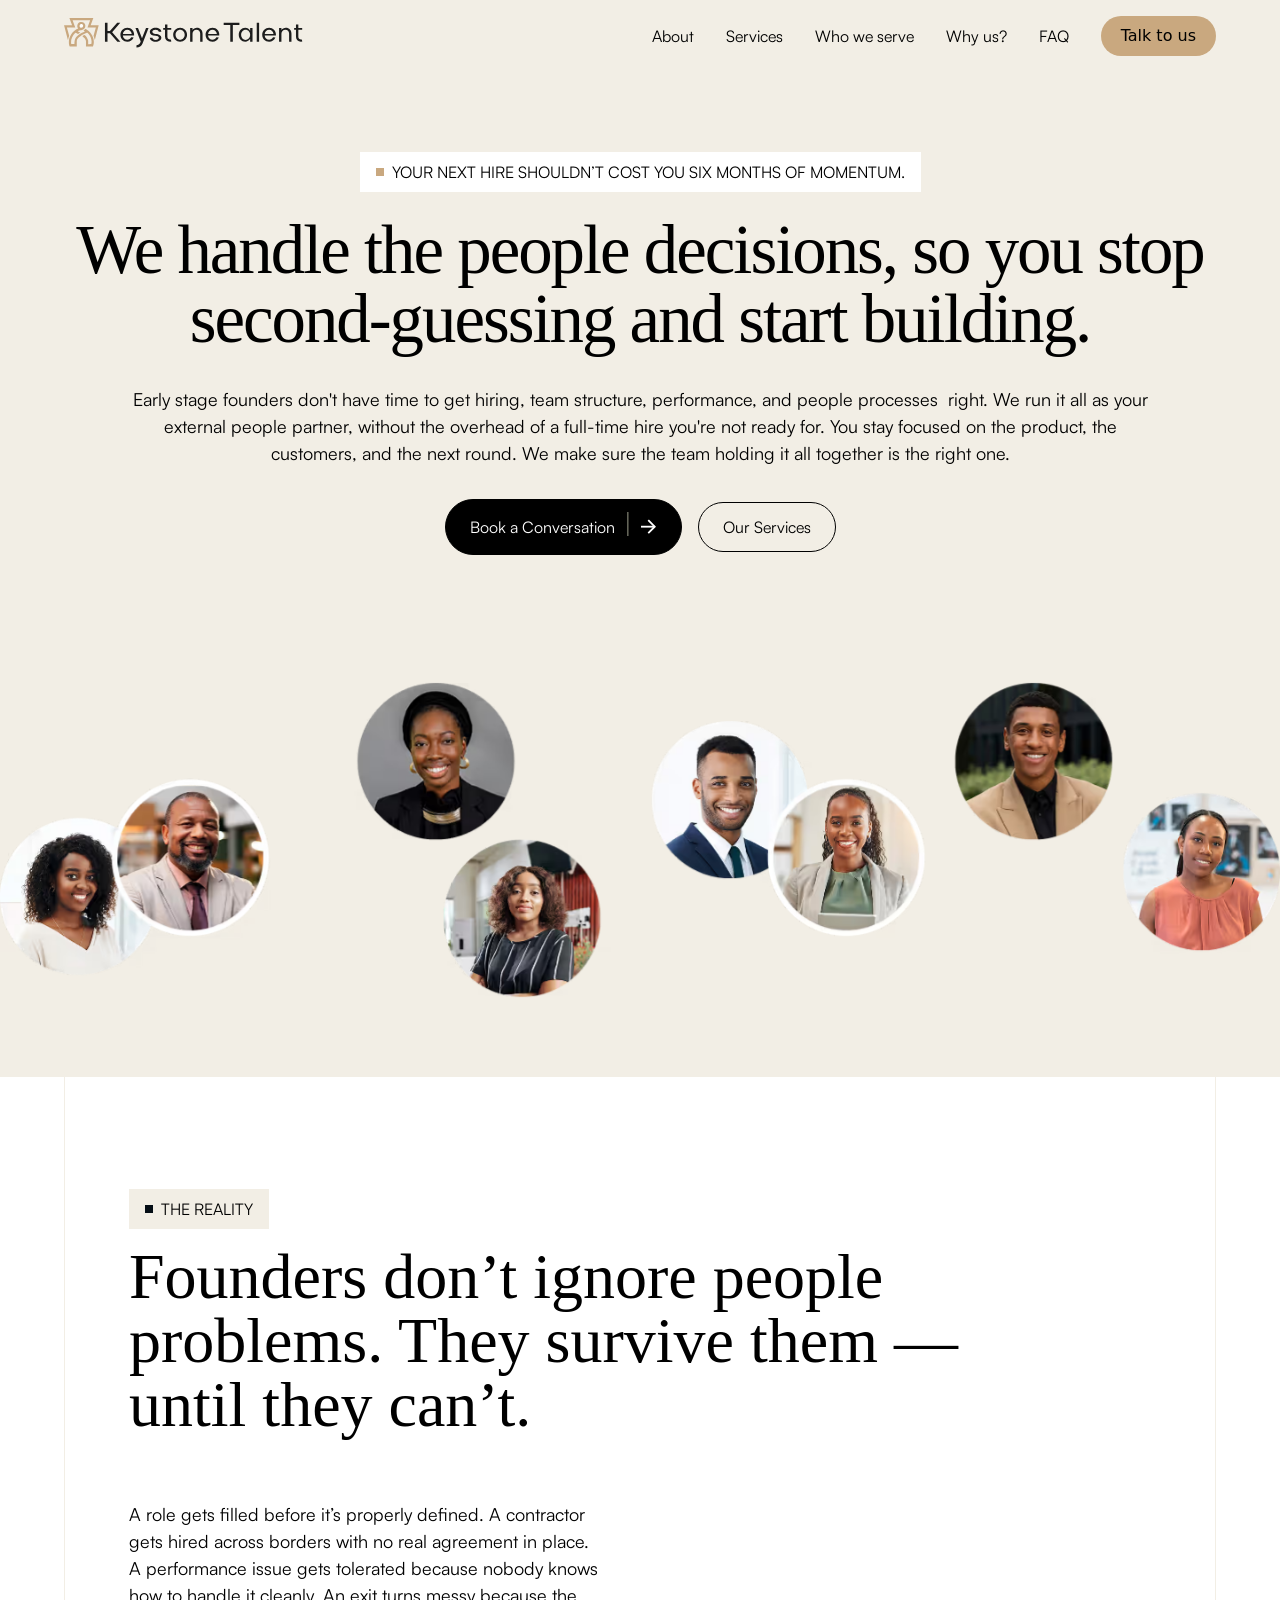
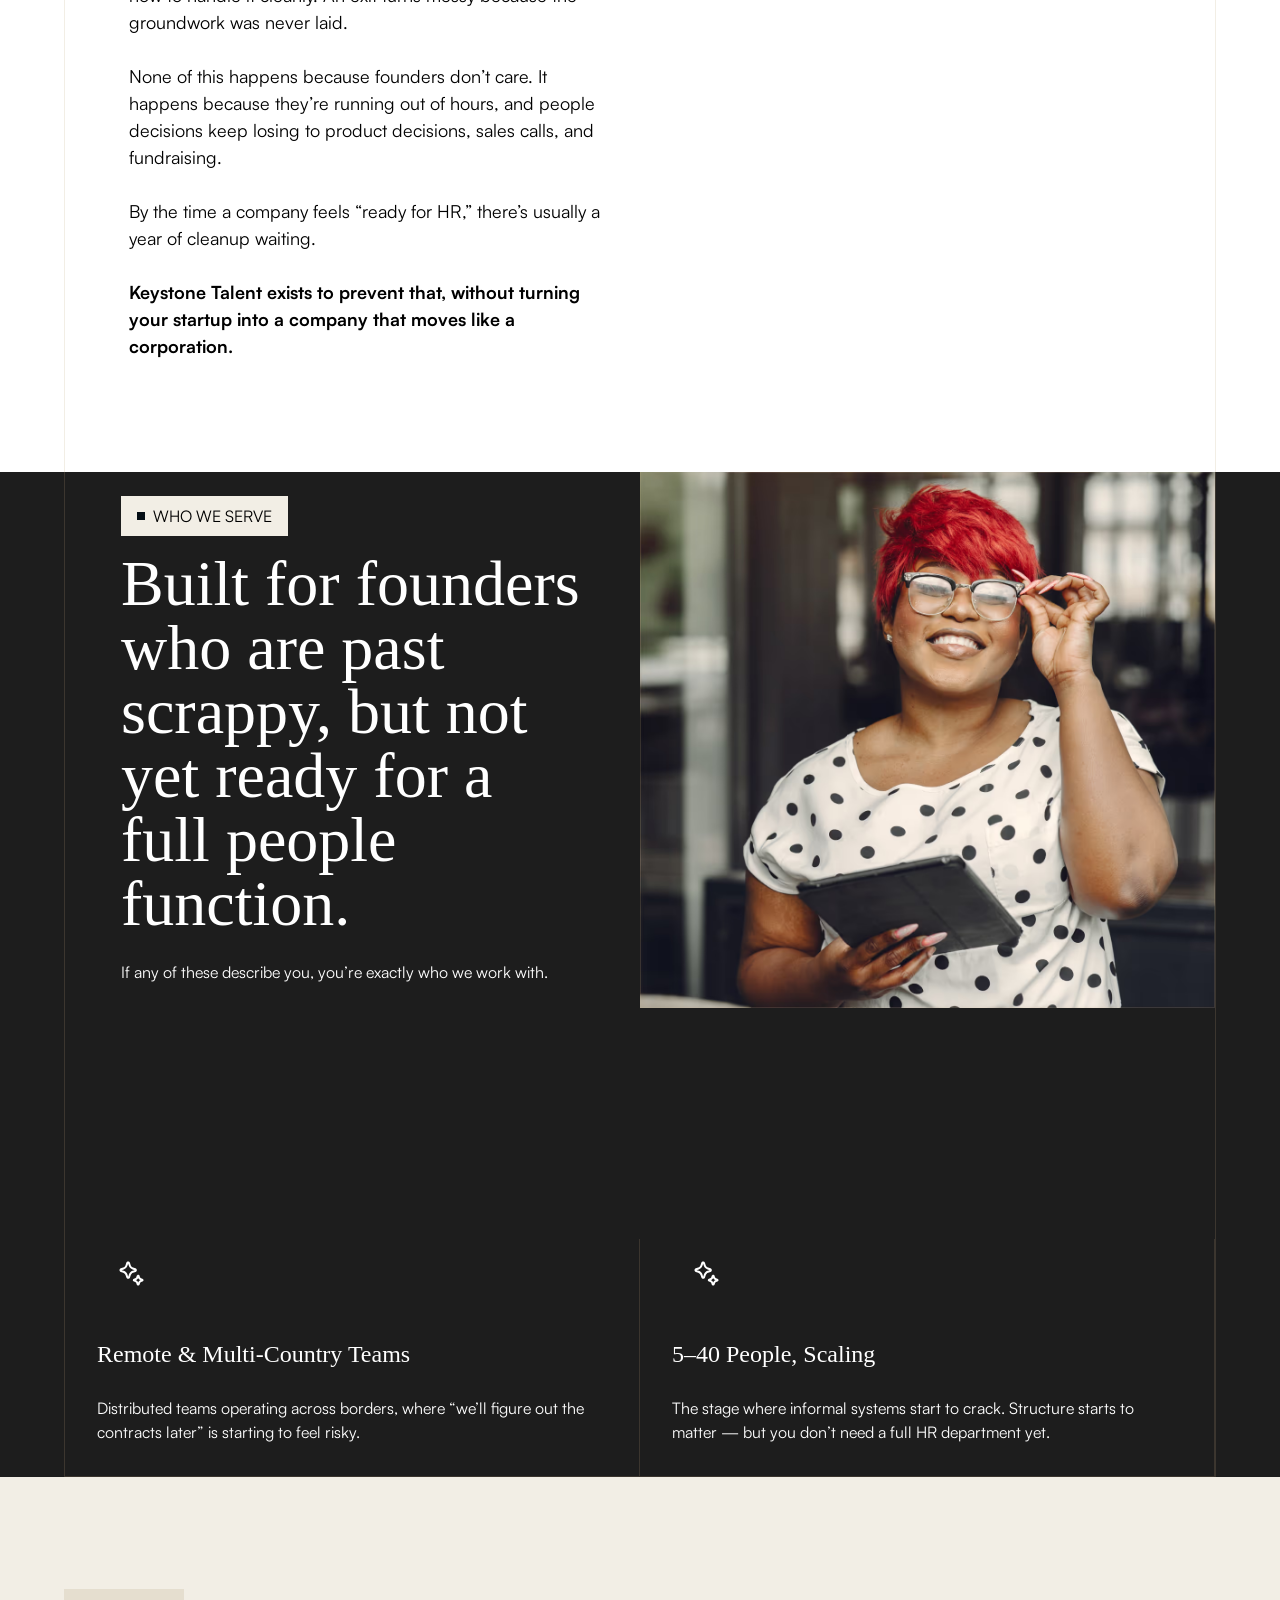
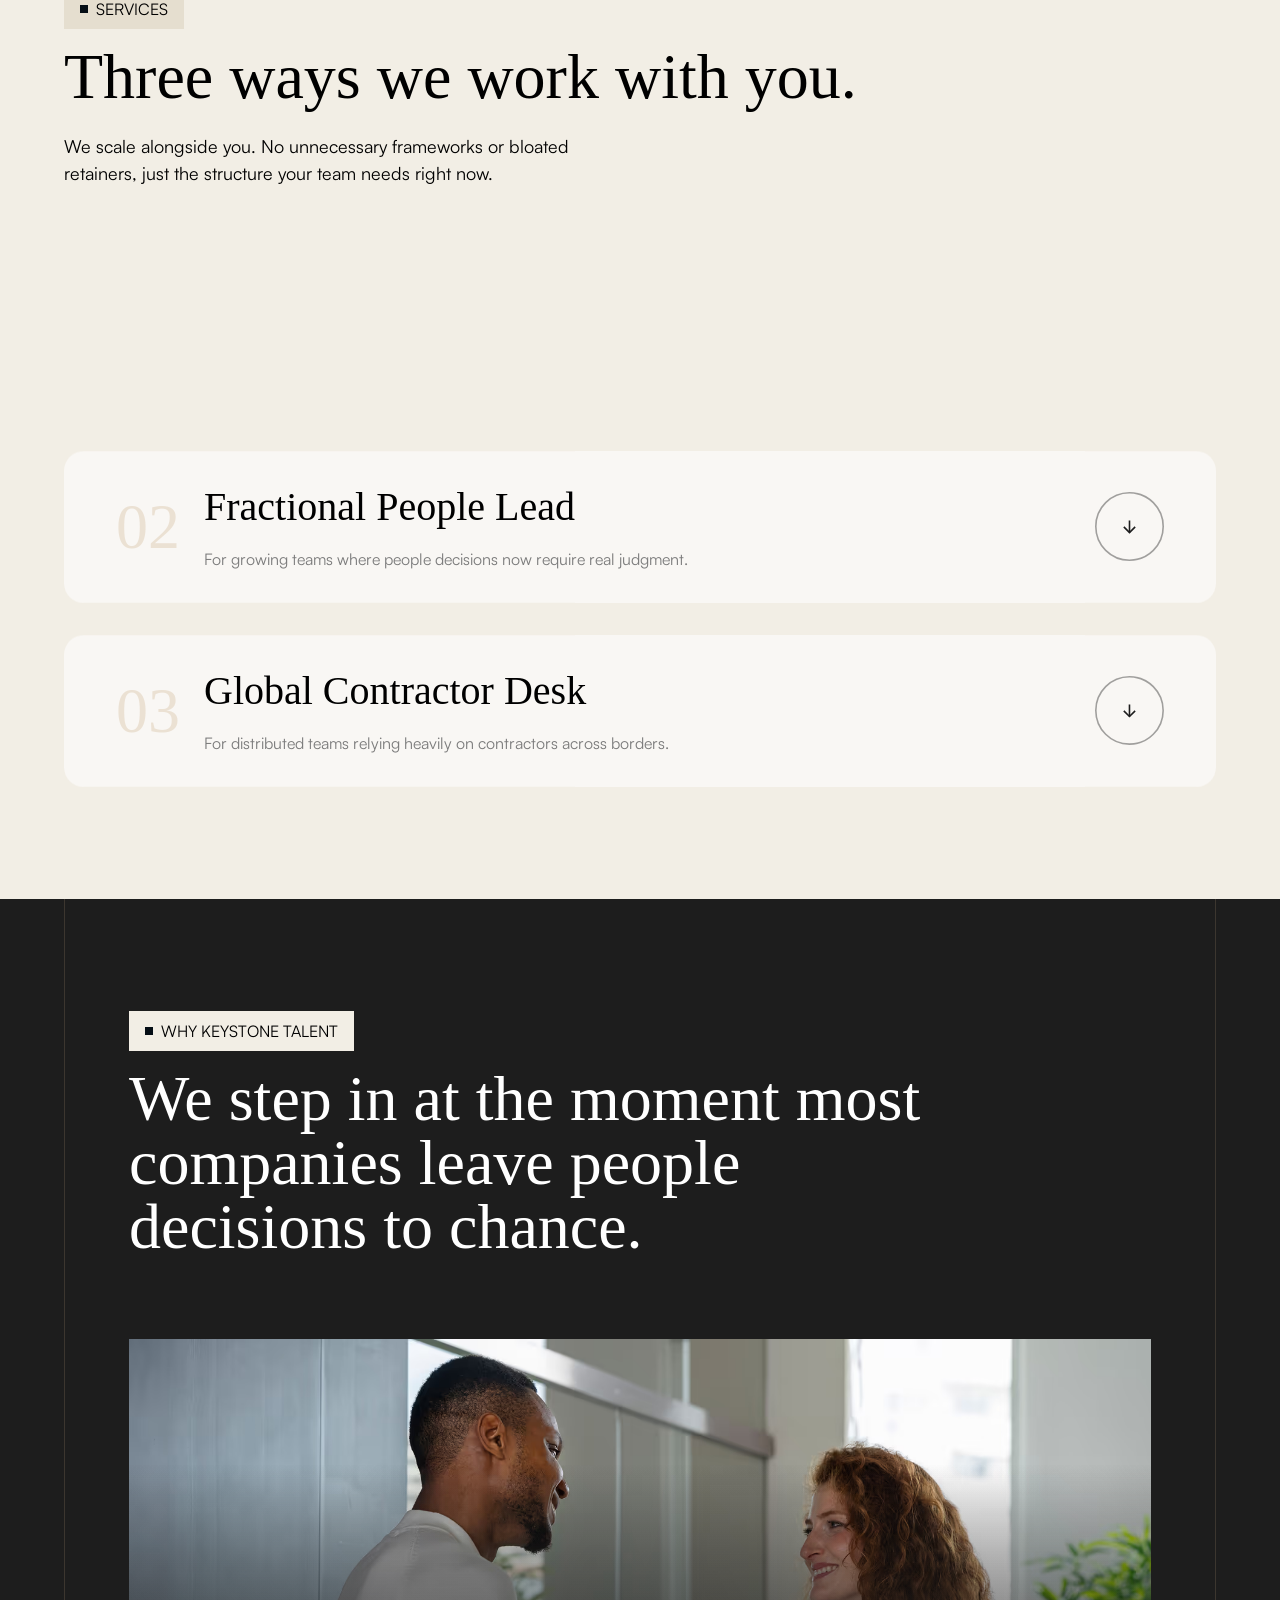
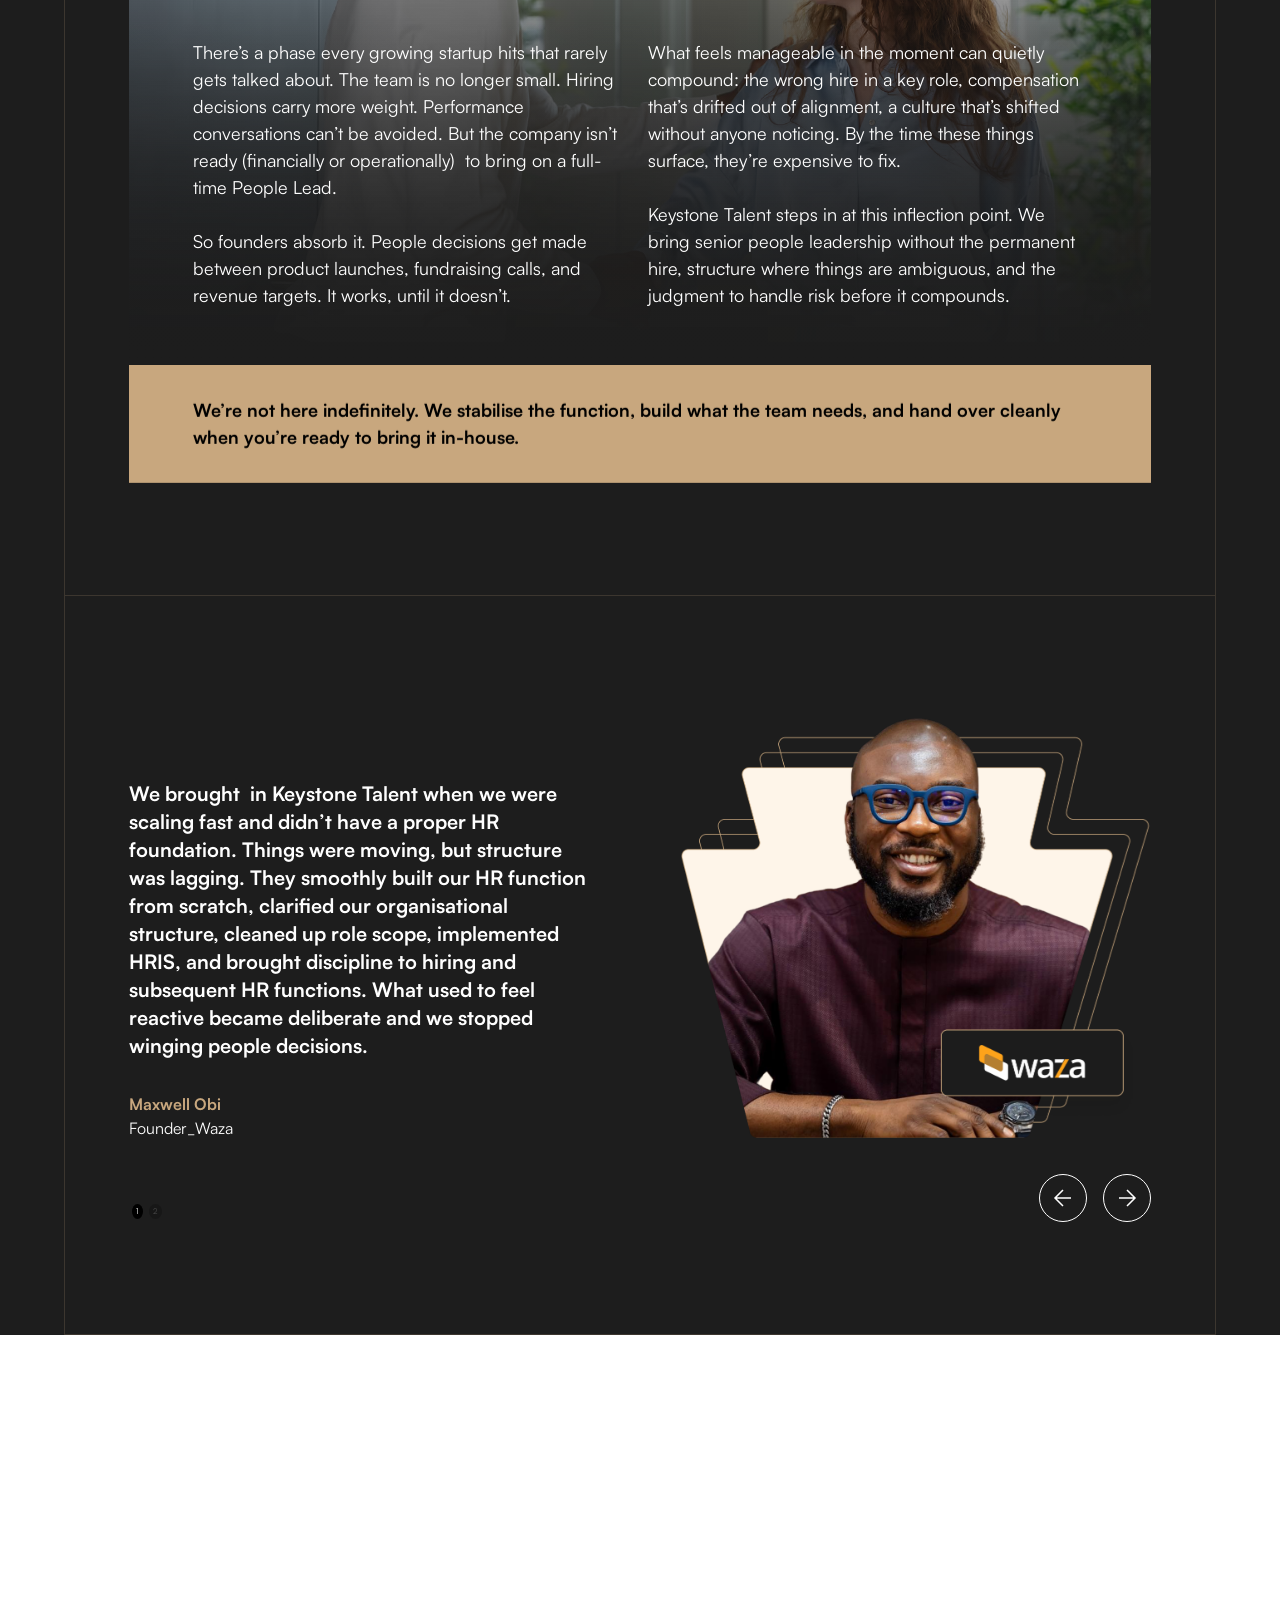
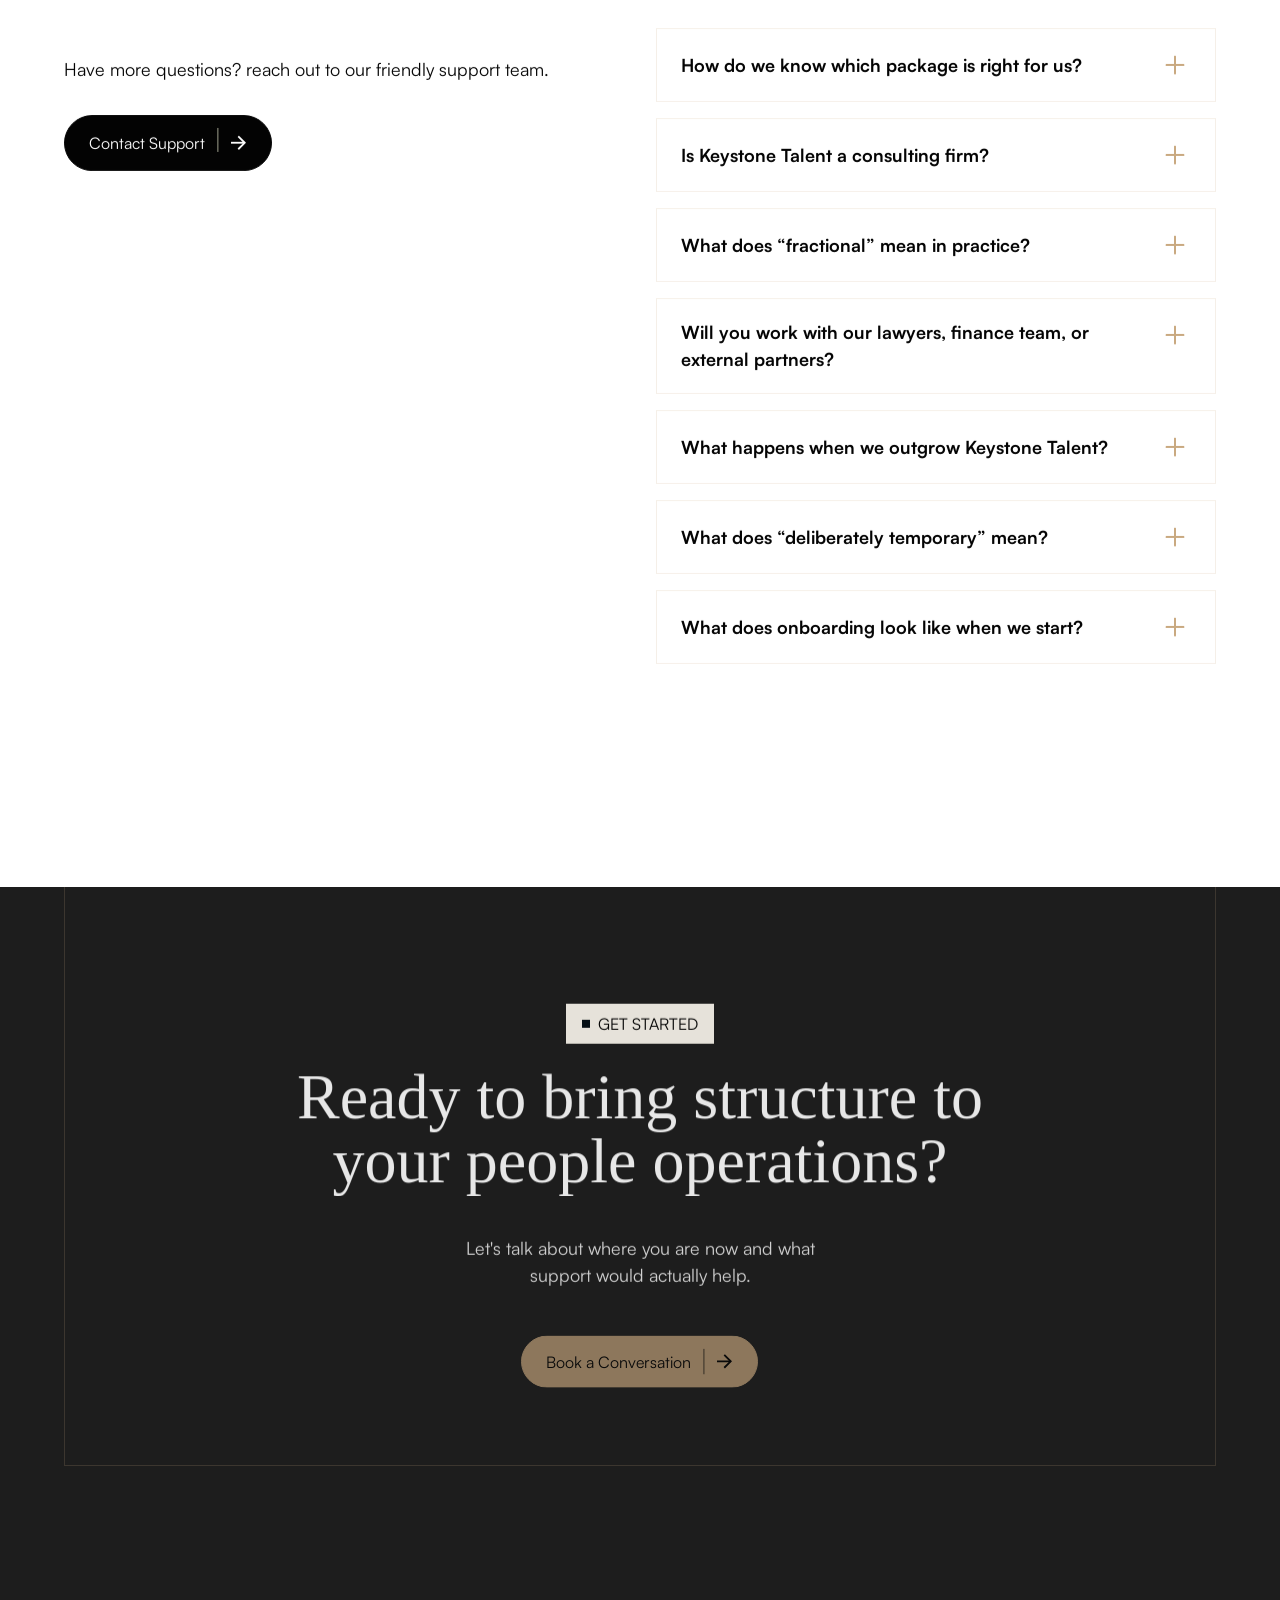
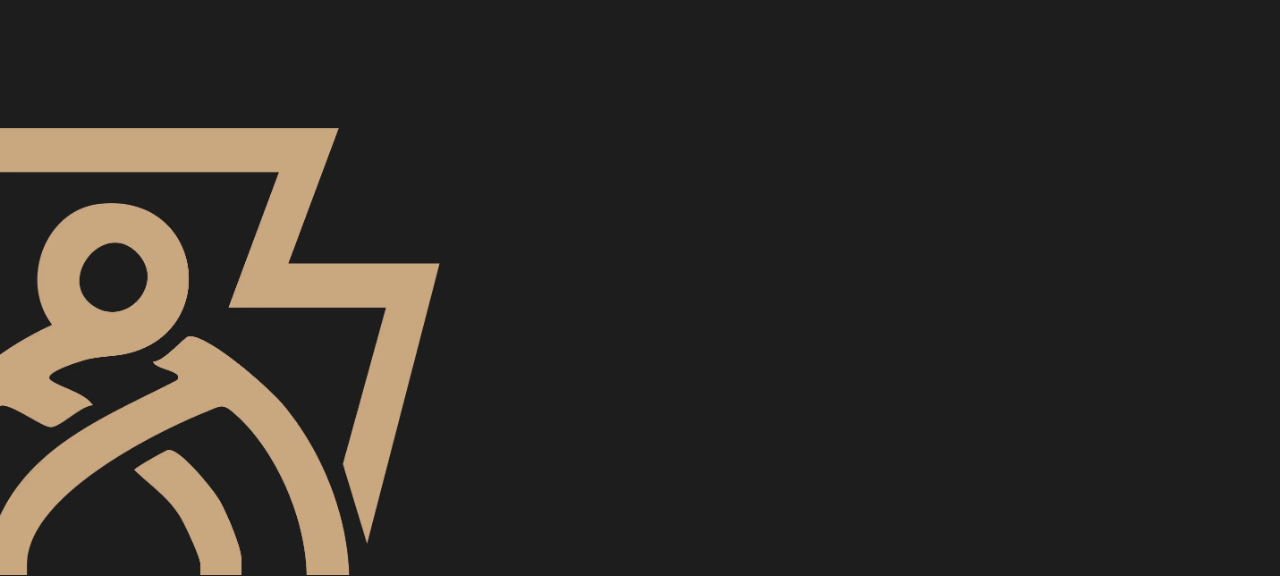
==== commit e735d67c: "Fix testimonial: add Kitoye's surname and correct typo Co-Authored-By: Claude Opus 4.6 <noreply@anth" ====
--- a/index.html
+++ b/index.html
@@ -722,16 +722,16 @@
                             <div class="text-style-subheading">Testimonials</div>
                           </div>
                           <div class="spacer-medium"></div>
-                          <div class="heading-style-h6 text-color-white">We got an exceptional HR solutions from our Fractional arrangement with Keystone. They combines strategic thinking with genuine care for people and their ability to build trust, strengthen workplace culture, and align talent with business goals truly sets them apart. Professional, reliable, and insightful with consistent delivery of sound value. At the end of our engagement, we had an environment where both employees and the business thrive.</div>
+                          <div class="heading-style-h6 text-color-white">We got an exceptional HR solutions from our Fractional arrangement with Keystone. They combine strategic thinking with genuine care for people and their ability to build trust, strengthen workplace culture, and align talent with business goals truly sets them apart. Professional, reliable, and insightful with consistent delivery of sound value. At the end of our engagement, we had an environment where both employees and the business thrive.</div>
                           <div class="spacer-medium"></div>
                           <div class="testimonial_client">
                             <div class="testimonial_client-info">
-                              <p class="testimonial_client-name-text">Kitoye<br></p>
+                              <p class="testimonial_client-name-text">Kitoye Balogun<br></p>
                               <p class="text-size-regular text-color-white">Founder, Muva</p>
                             </div>
                           </div>
                         </div>
-                        <div class="testimonial_client-image-wrapper"><img src="images/Kitoye_CEO_Muva.png" loading="lazy" alt="Kitoye, Founder of Muva" class="testimonial_client-image"></div>
+                        <div class="testimonial_client-image-wrapper"><img src="images/Kitoye_CEO_Muva.png" loading="lazy" alt="Kitoye Balogun, Founder of Muva" class="testimonial_client-image"></div>
                       </div>
                     </div>
                   </div>
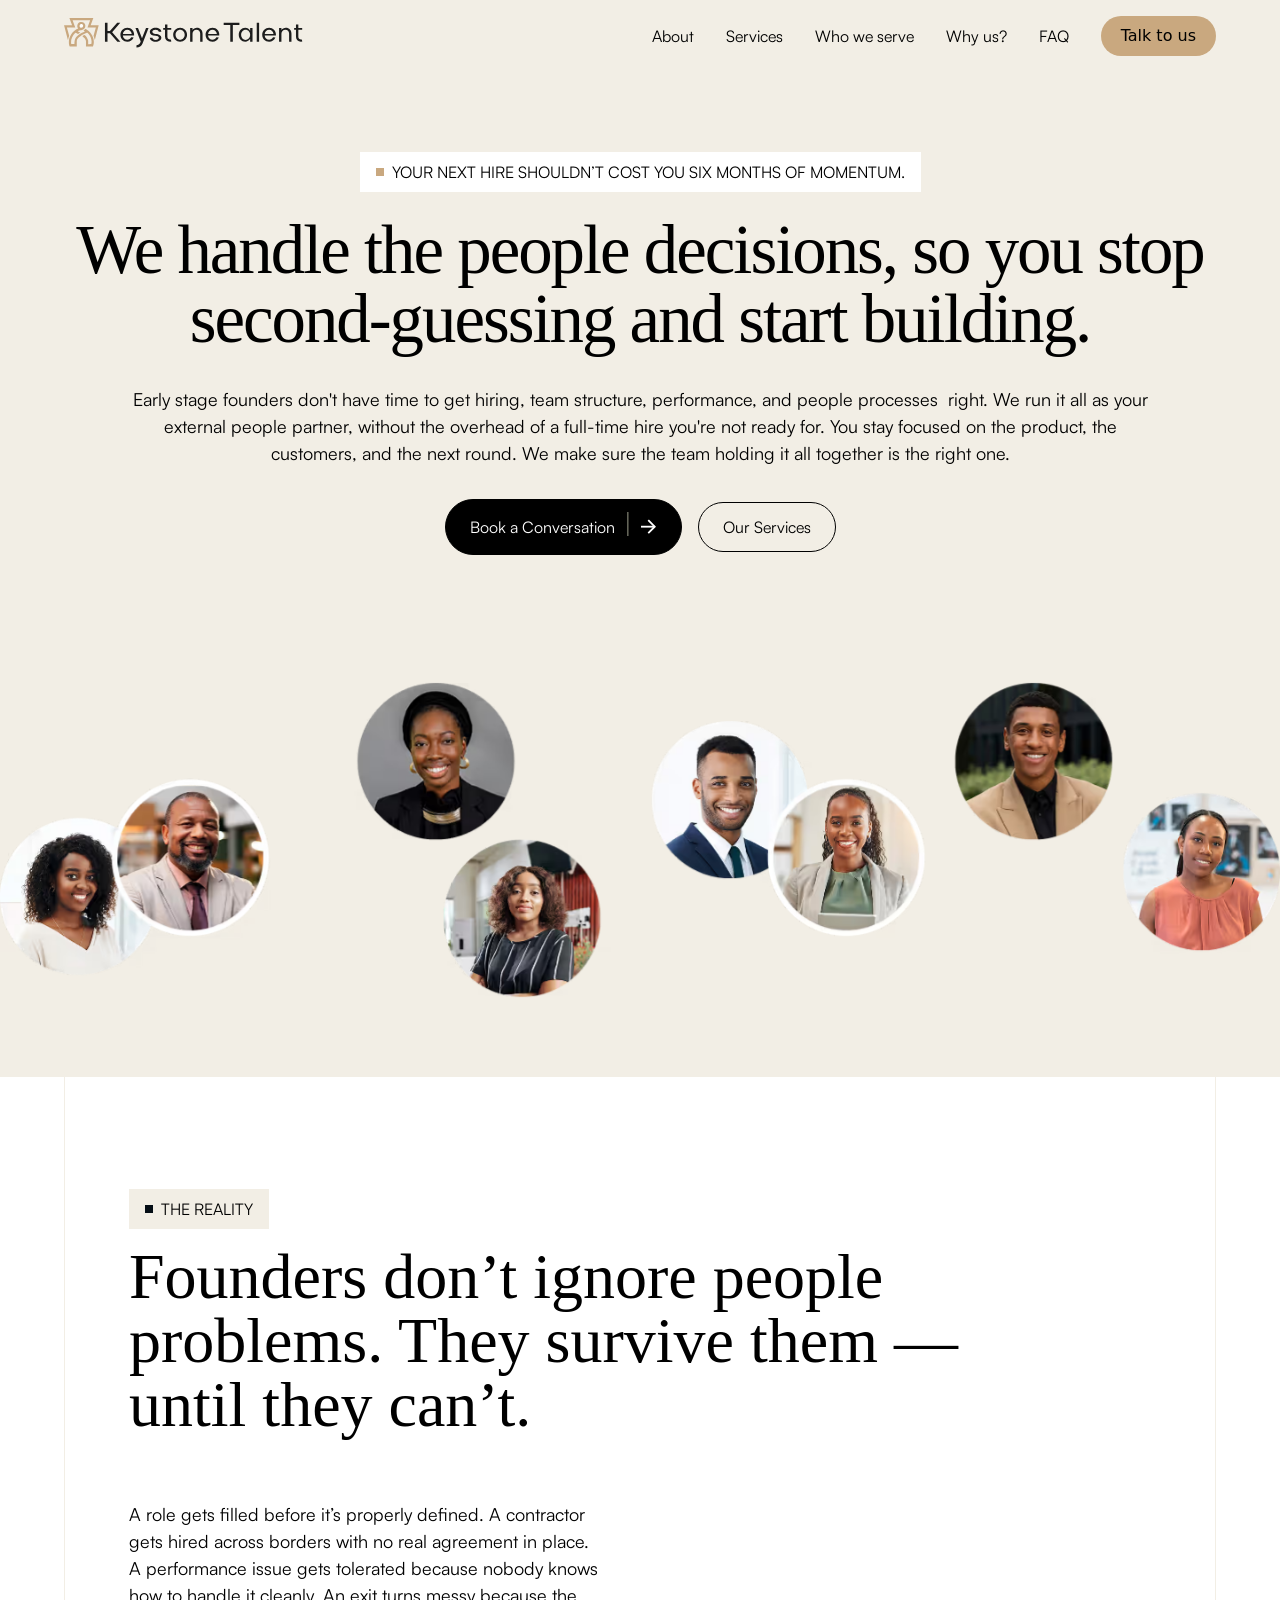
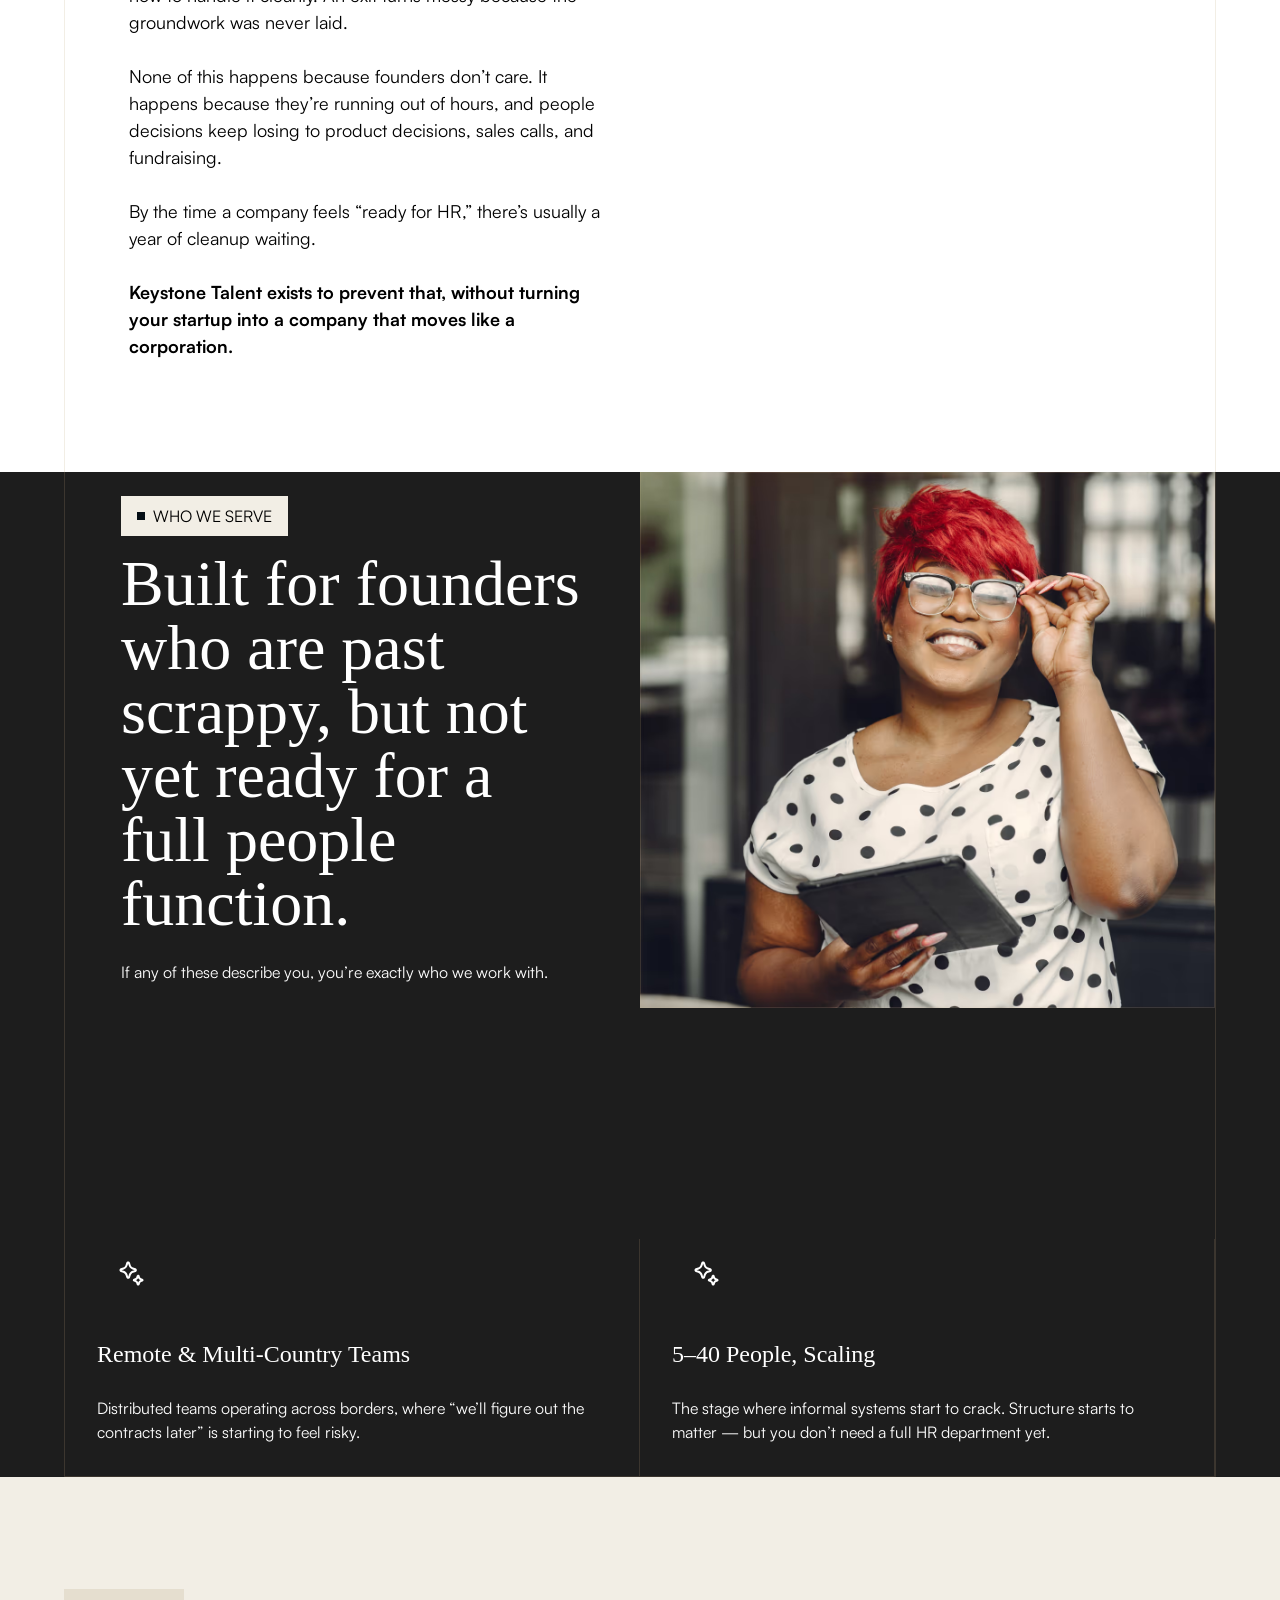
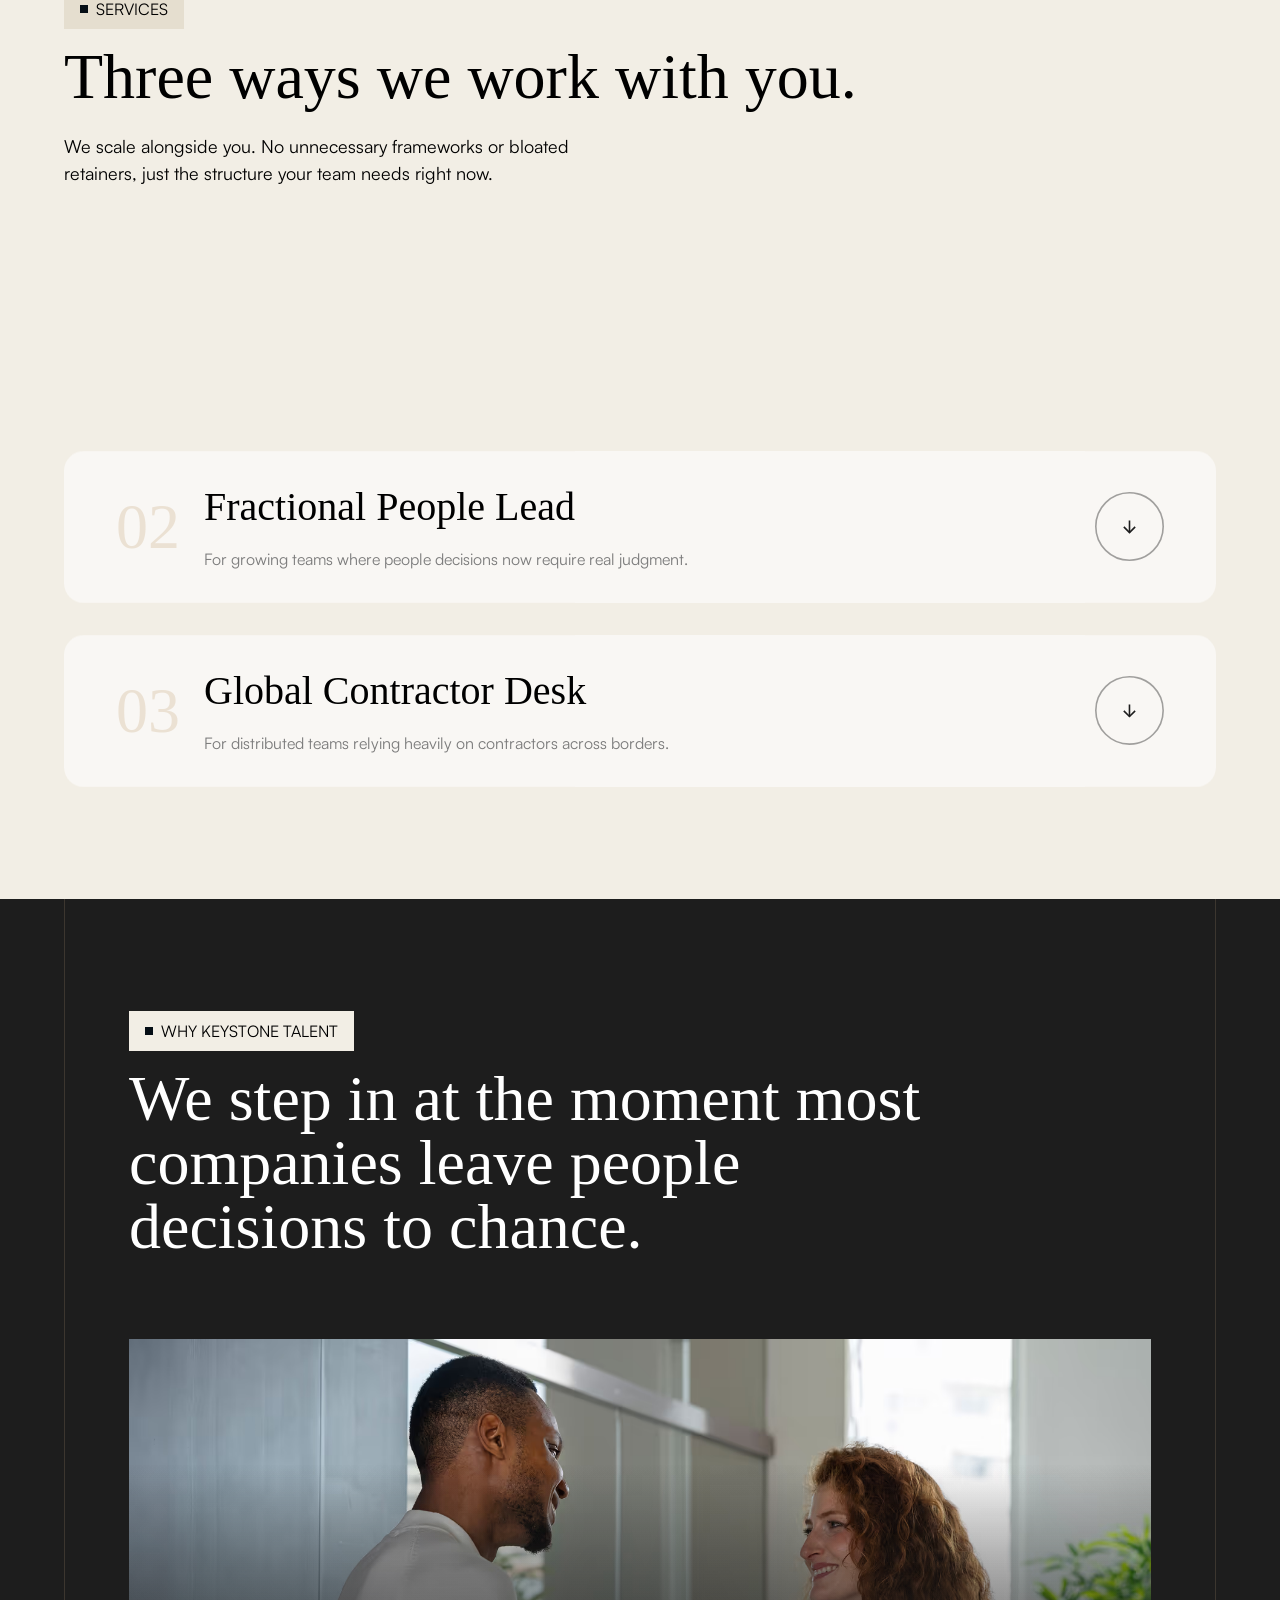
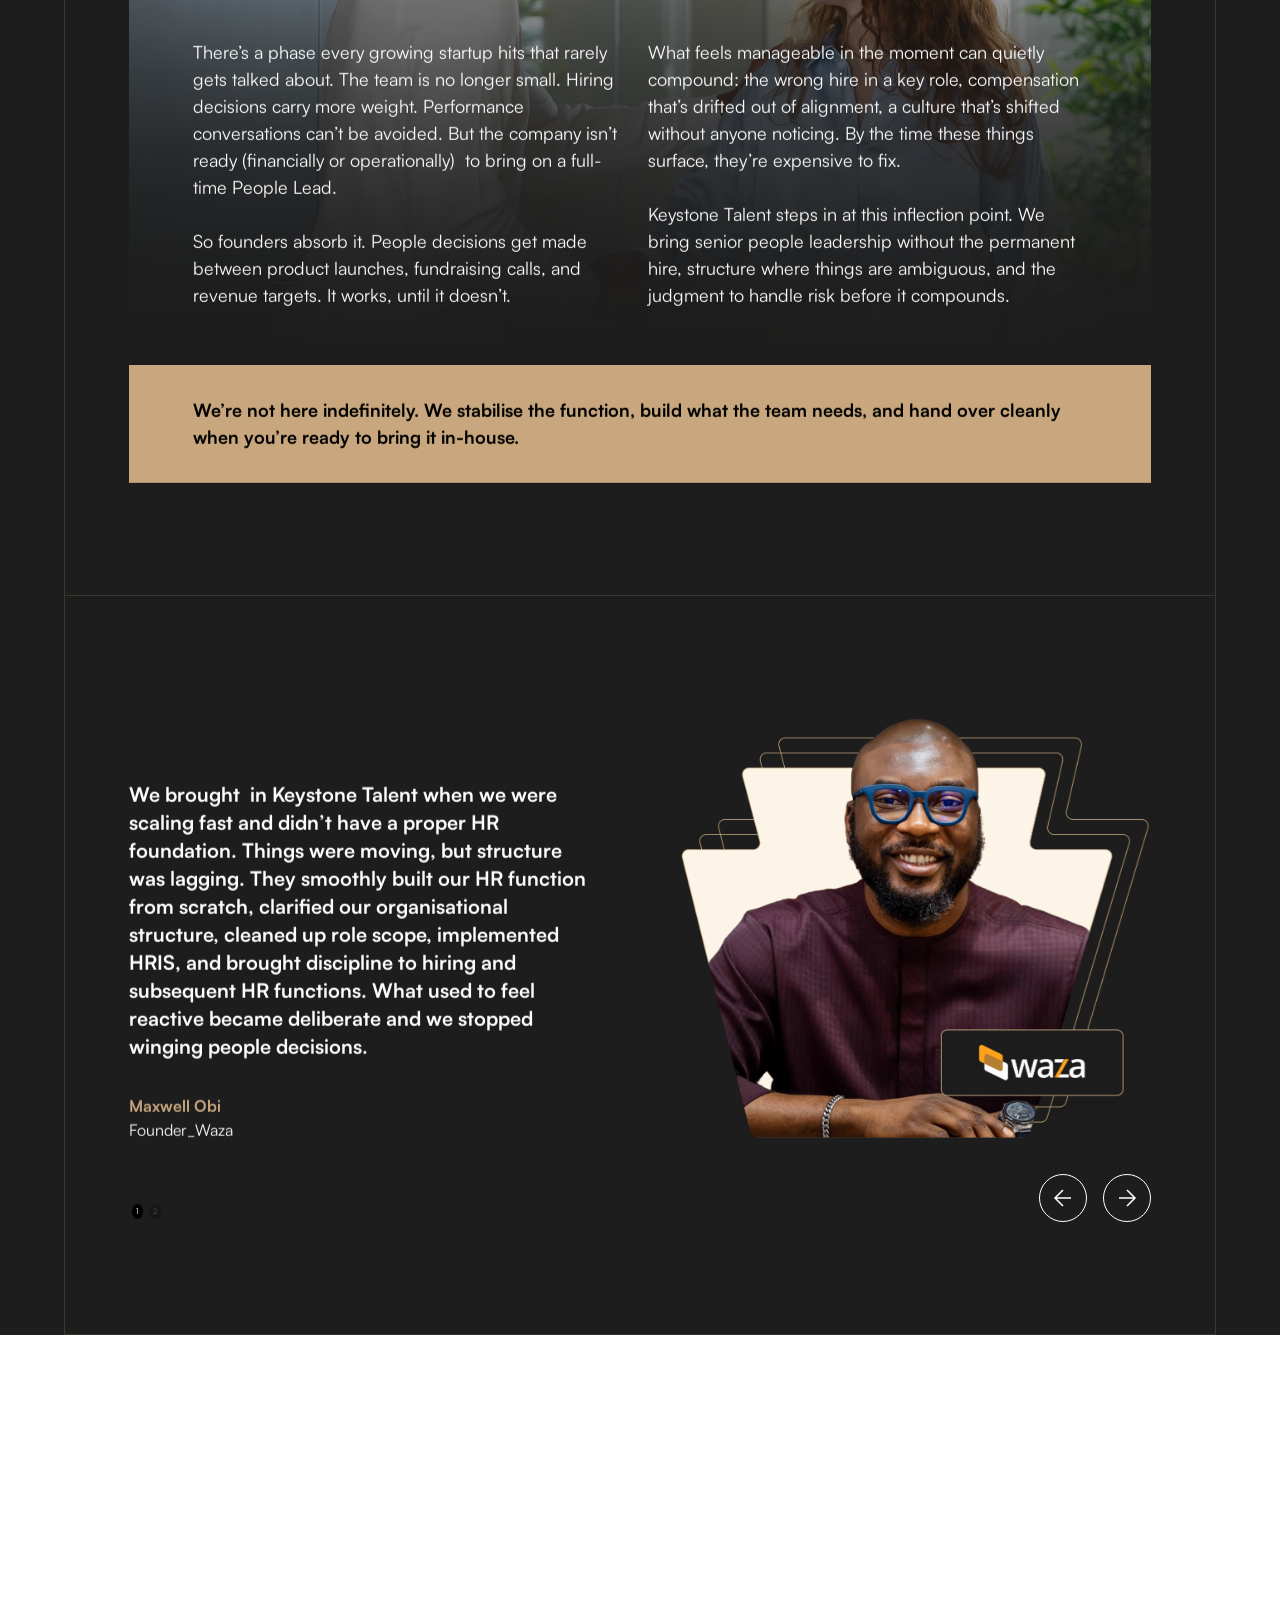
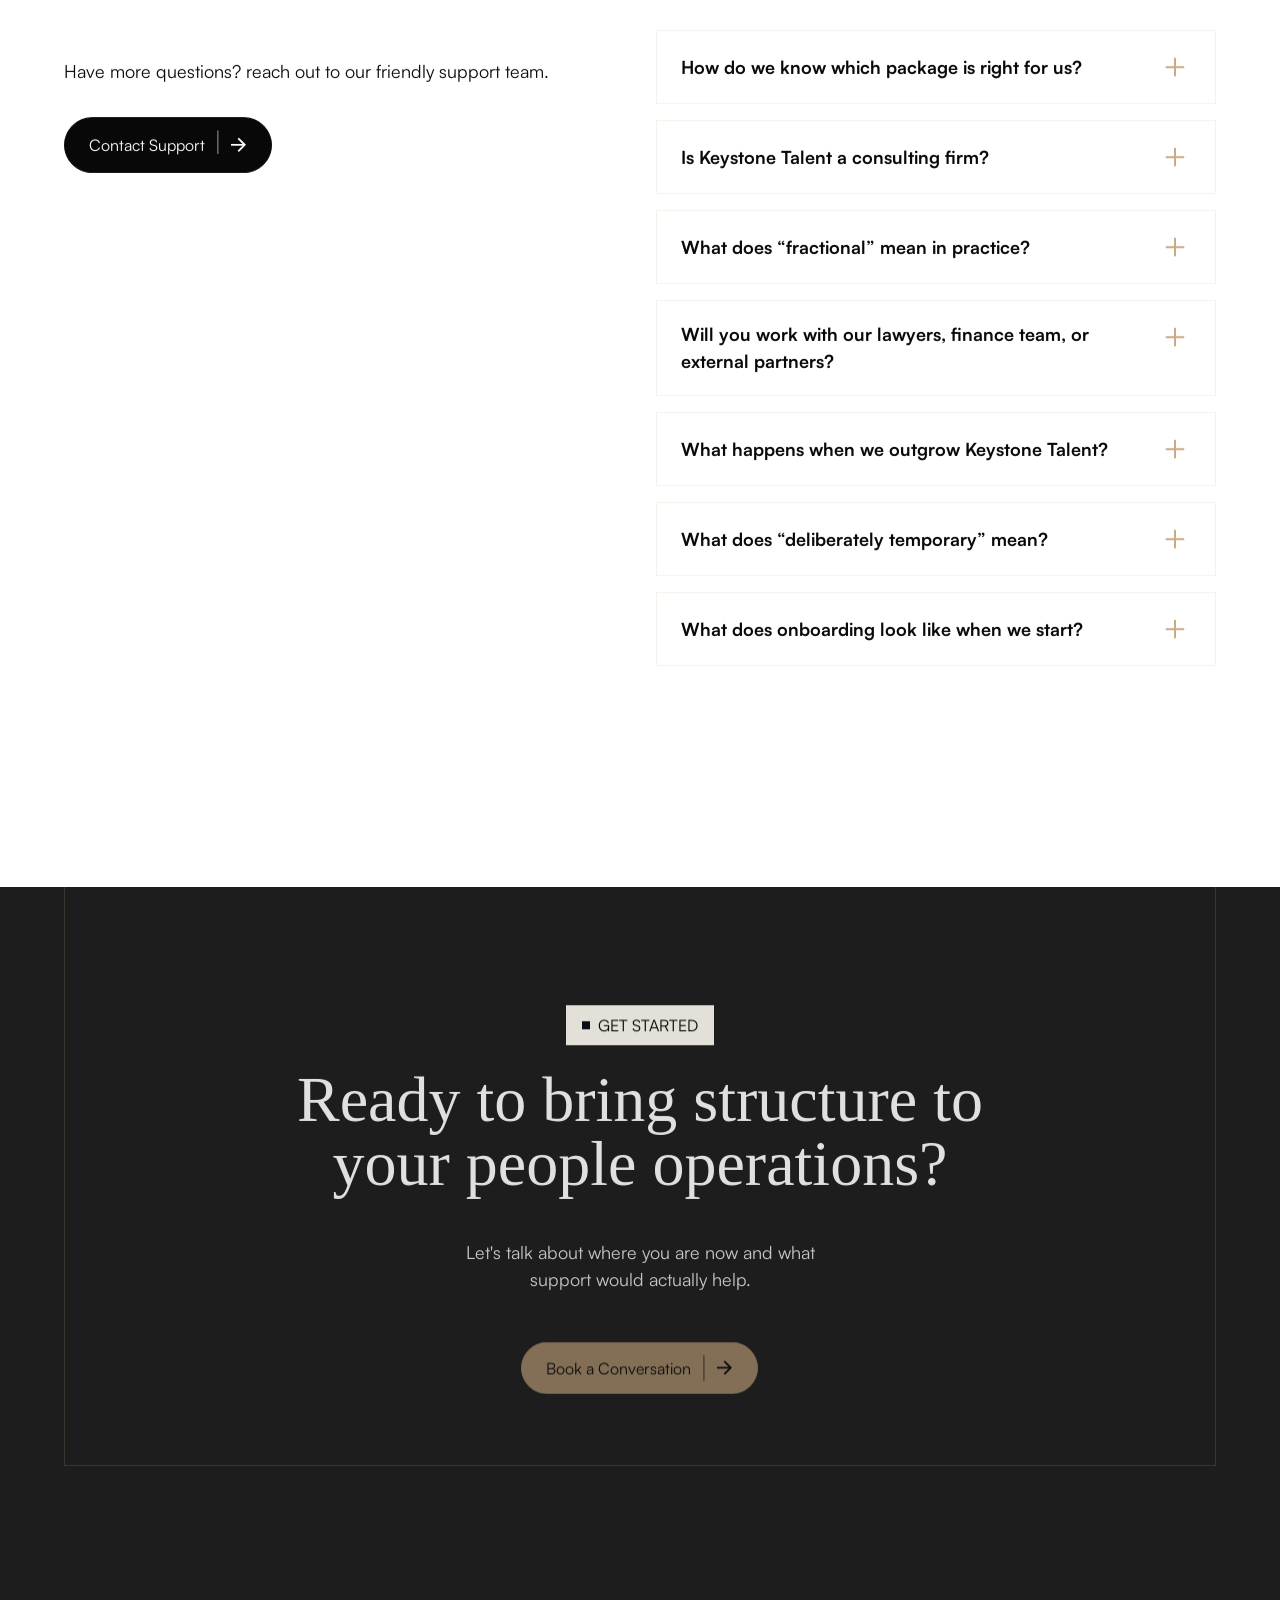
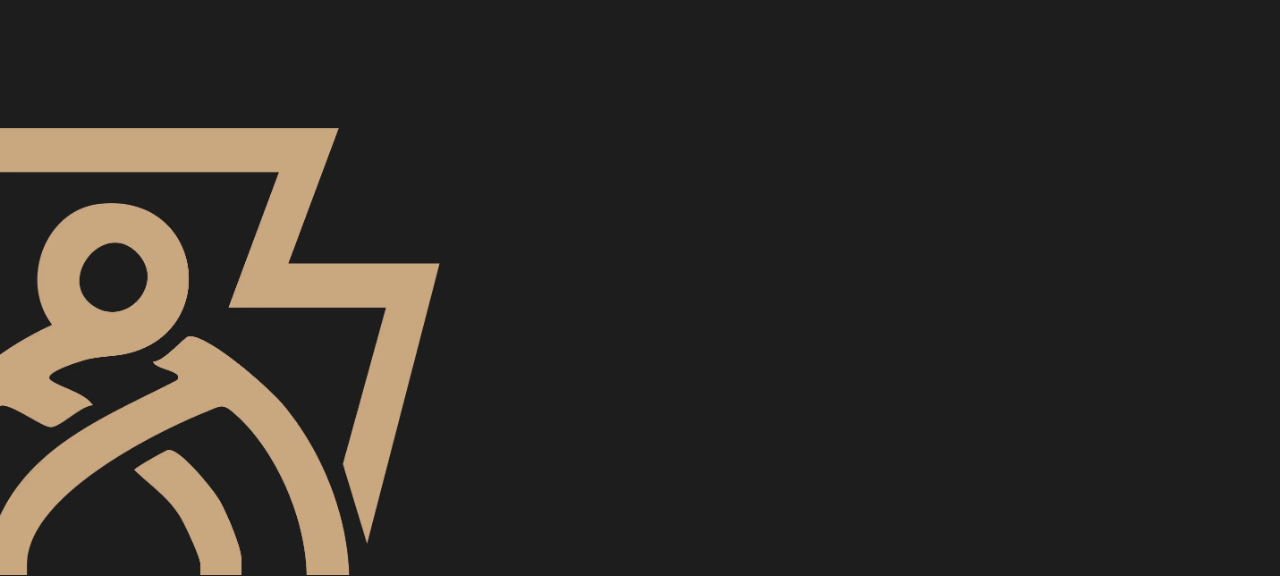
==== commit 844de02f: "Update meta title, description, and OpenGraph image Co-Authored-By: Claude Opus 4.6 <noreply@anthrop" ====
--- a/index.html
+++ b/index.html
@@ -2,14 +2,14 @@
 <html data-wf-page="697f71d3592b1f1f0e853044" data-wf-site="697f71d1592b1f1f0e852fdd">
 <head>
   <meta charset="utf-8">
-  <title>keystone Talent | External people operations for early-stage and scaling startups</title>
-  <meta content="We support founders who want to focus on building the business while people decisions, structure, and execution are handled properly in the background." name="description">
-  <meta content="keystone Talent | External people operations for early-stage and scaling startups" property="og:title">
-  <meta content="We support founders who want to focus on building the business while people decisions, structure, and execution are handled properly in the background." property="og:description">
-  <meta content="images/Opengraph.jpg" property="og:image">
-  <meta content="keystone Talent | External people operations for early-stage and scaling startups" property="twitter:title">
-  <meta content="We support founders who want to focus on building the business while people decisions, structure, and execution are handled properly in the background." property="twitter:description">
-  <meta content="images/Opengraph.jpg" property="twitter:image">
+  <title>We handle the people decisions, so you stop second-guessing and start building.</title>
+  <meta content="Early stage founders don't have time to get hiring, team structure, performance, and people processes right. We run it all as your external people partner, without the overhead of a full-time hire you're not ready for." name="description">
+  <meta content="We handle the people decisions, so you stop second-guessing and start building." property="og:title">
+  <meta content="Early stage founders don't have time to get hiring, team structure, performance, and people processes right. We run it all as your external people partner, without the overhead of a full-time hire you're not ready for." property="og:description">
+  <meta content="images/og-image.png" property="og:image">
+  <meta content="We handle the people decisions, so you stop second-guessing and start building." property="twitter:title">
+  <meta content="Early stage founders don't have time to get hiring, team structure, performance, and people processes right. We run it all as your external people partner, without the overhead of a full-time hire you're not ready for." property="twitter:description">
+  <meta content="images/og-image.png" property="twitter:image">
   <meta property="og:type" content="website">
   <meta content="summary_large_image" name="twitter:card">
   <meta content="width=device-width, initial-scale=1" name="viewport">
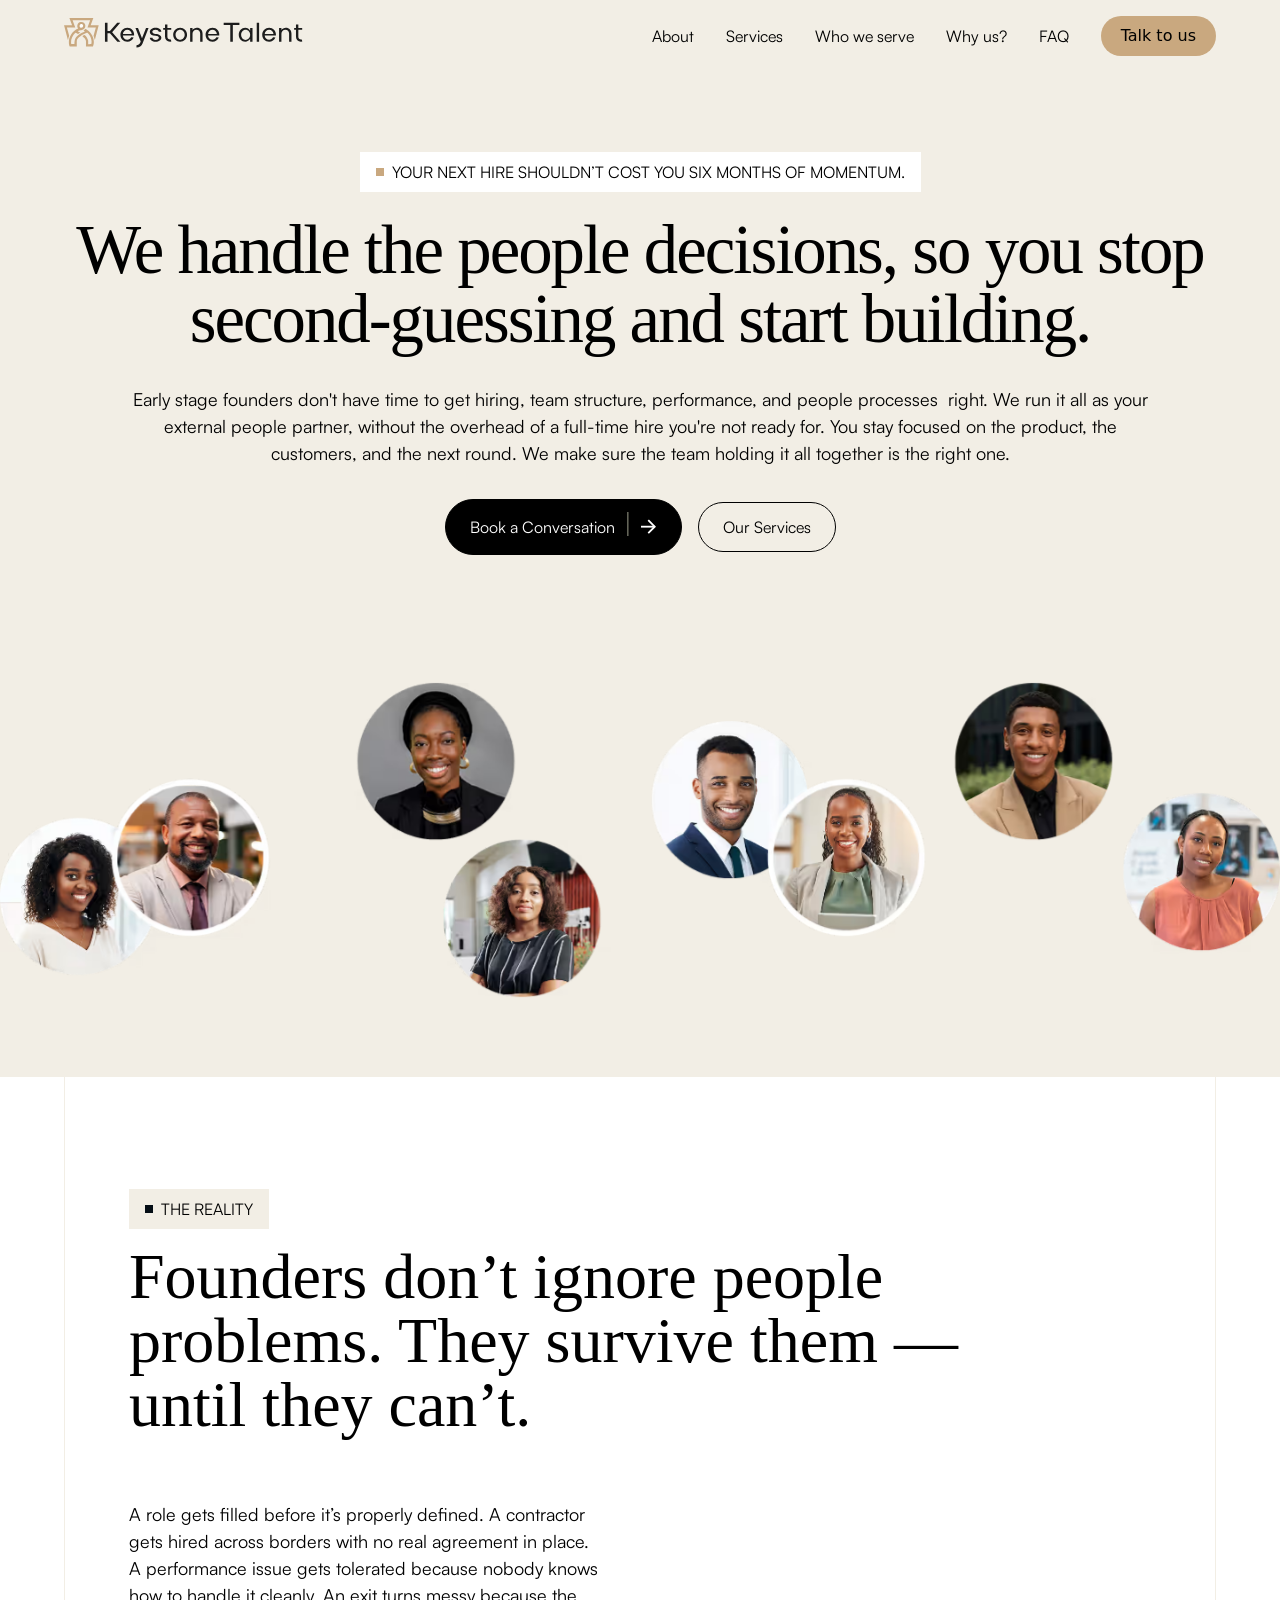
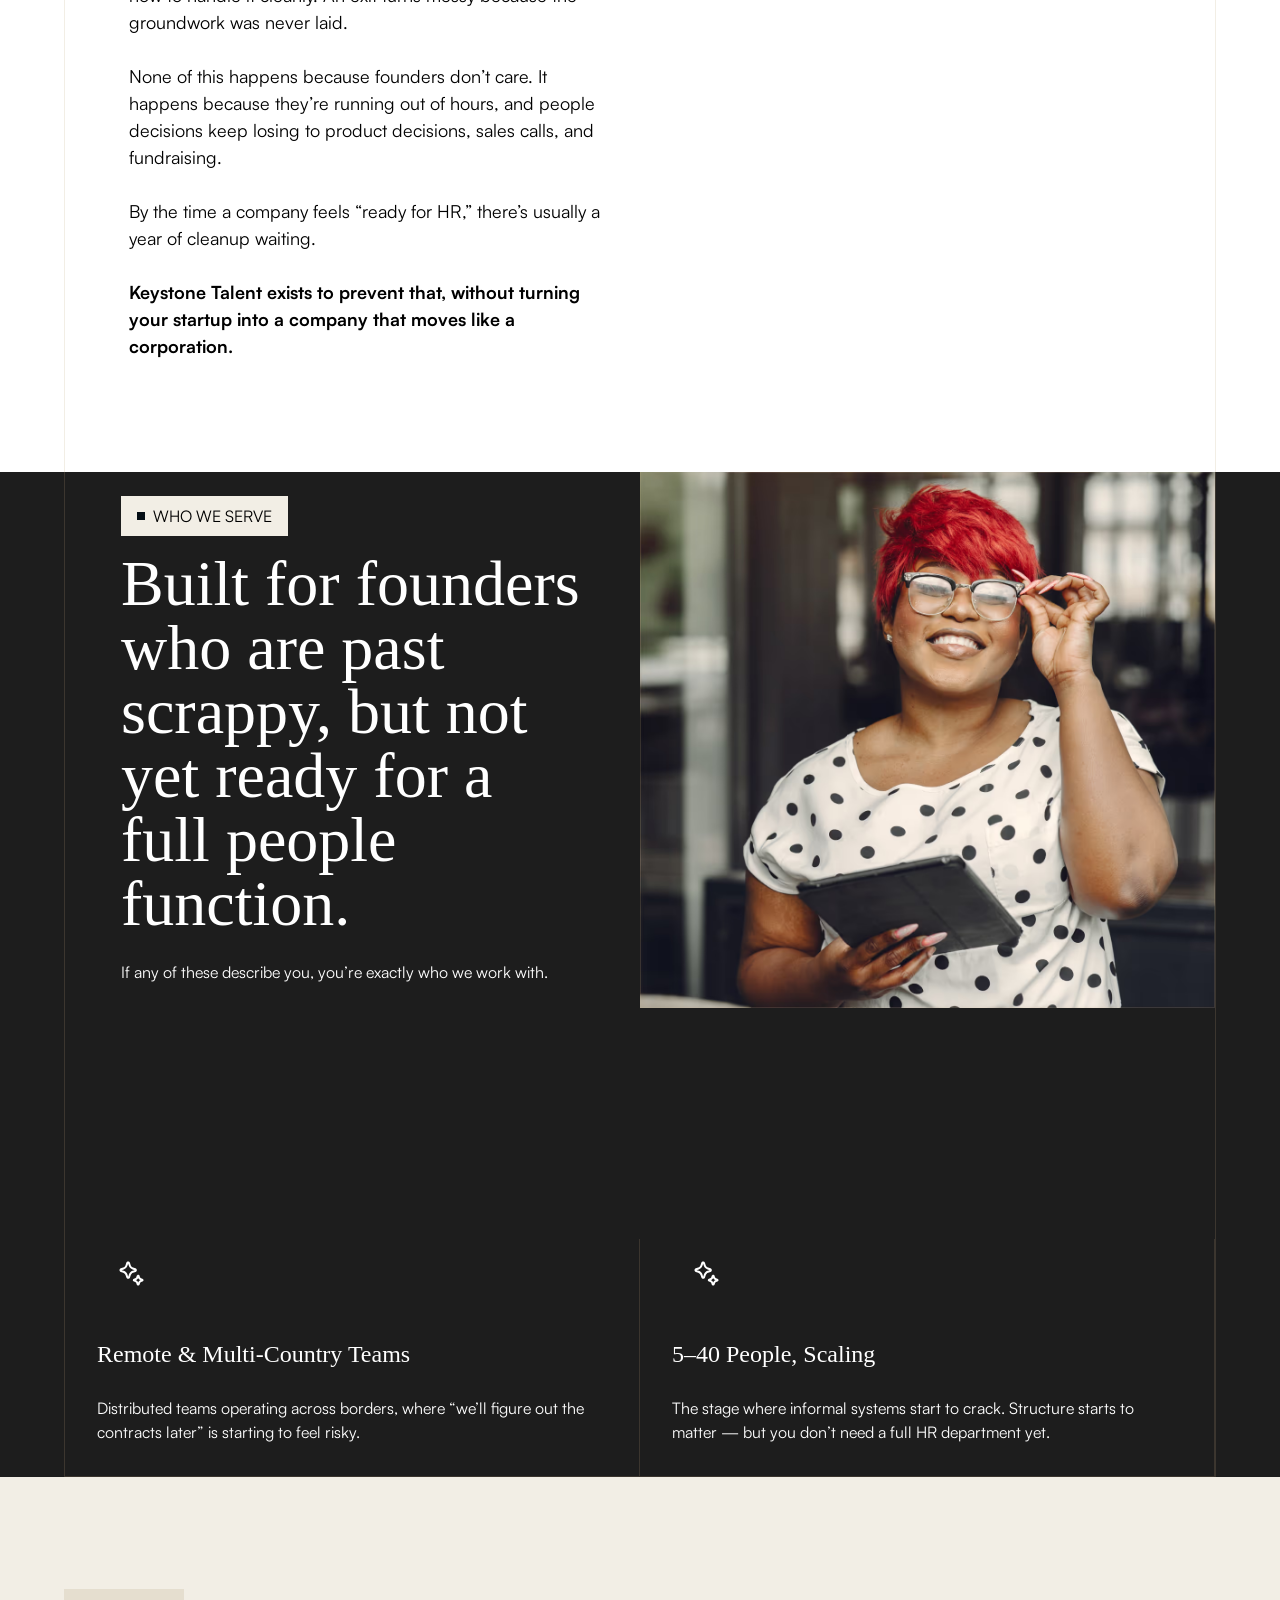
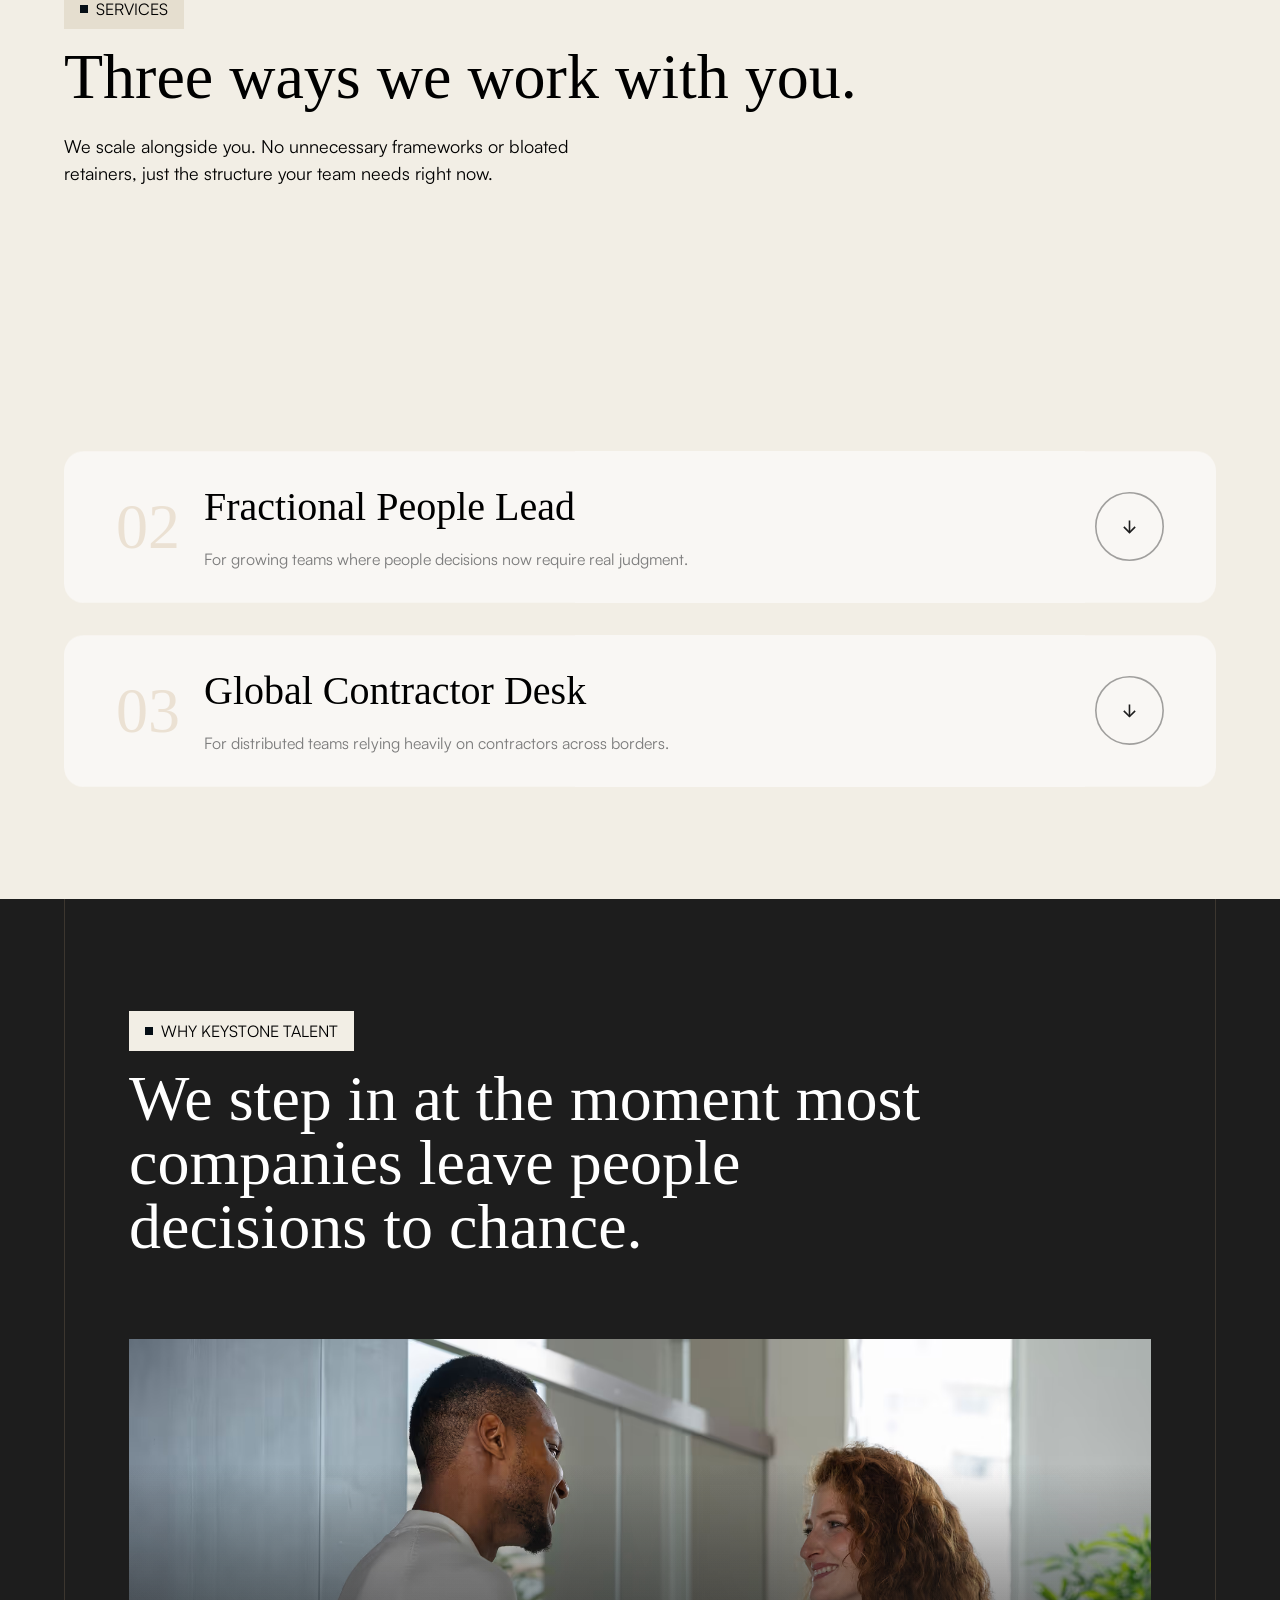
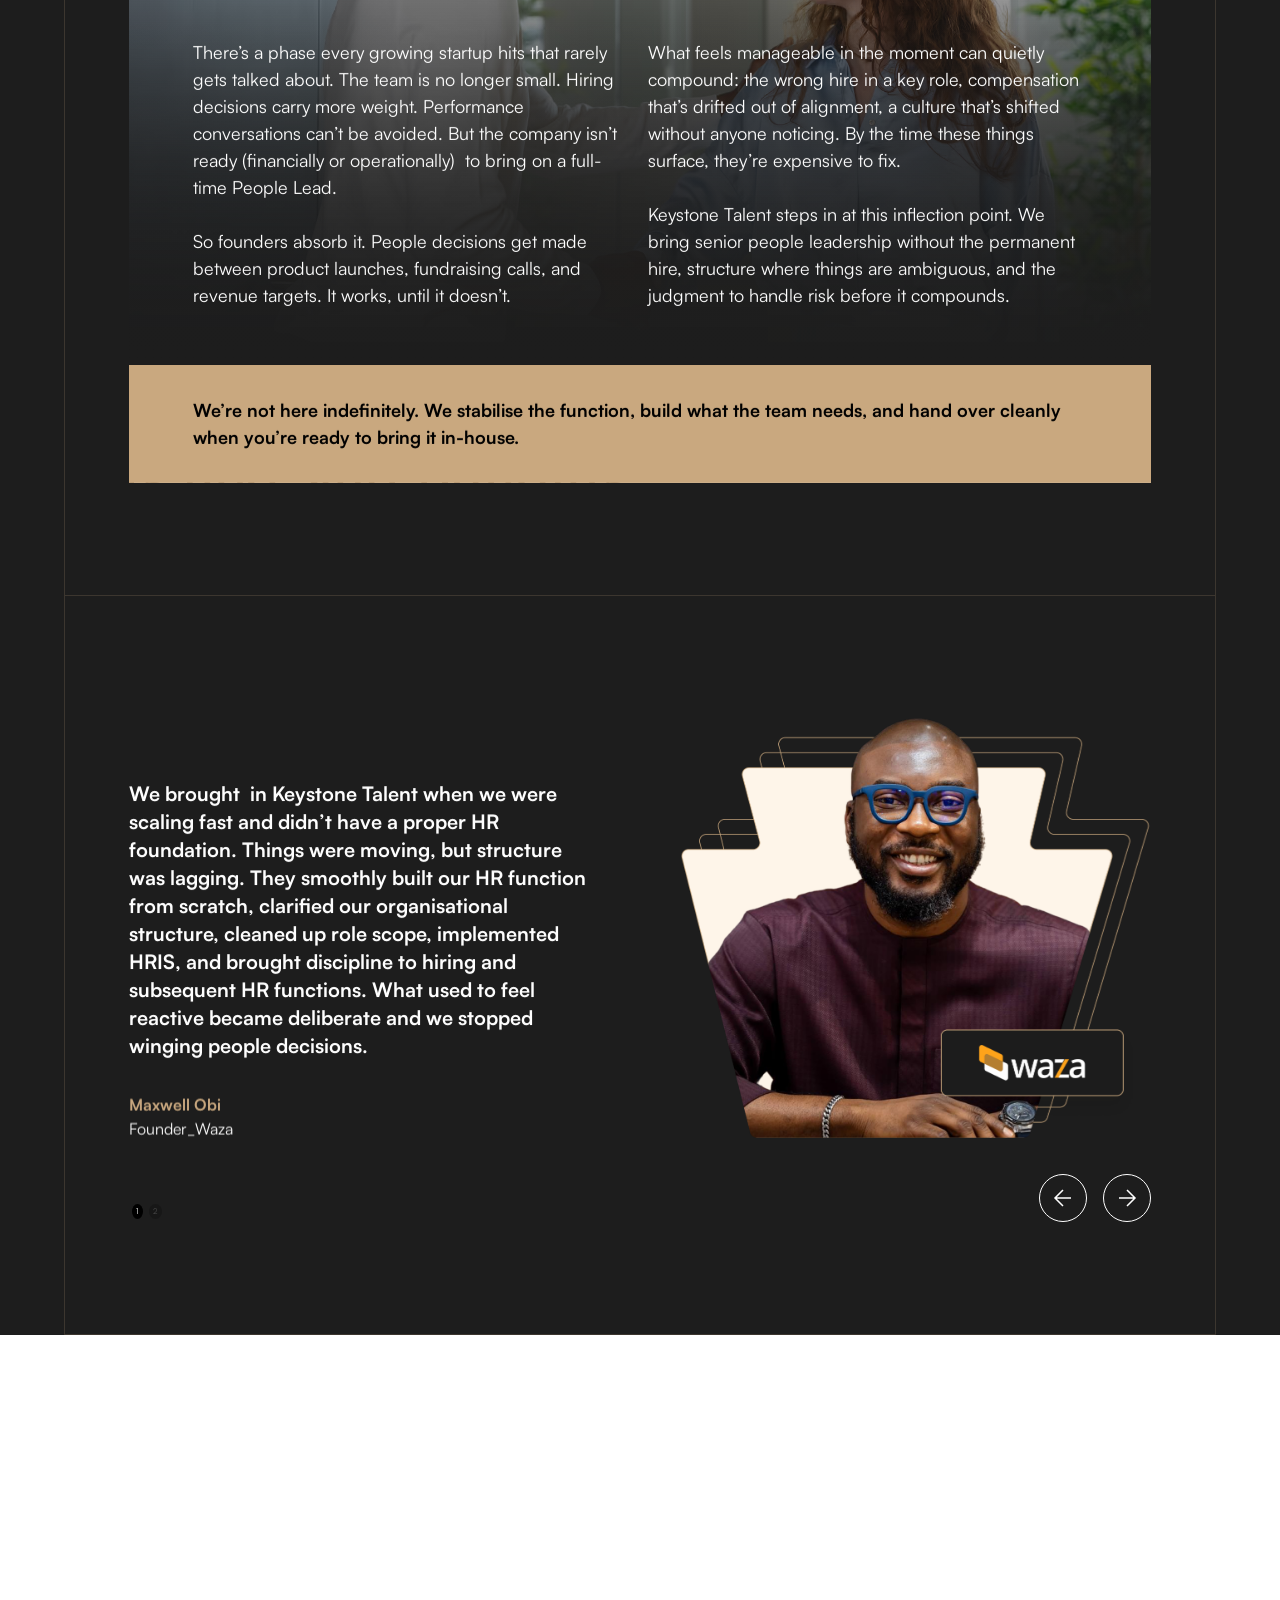
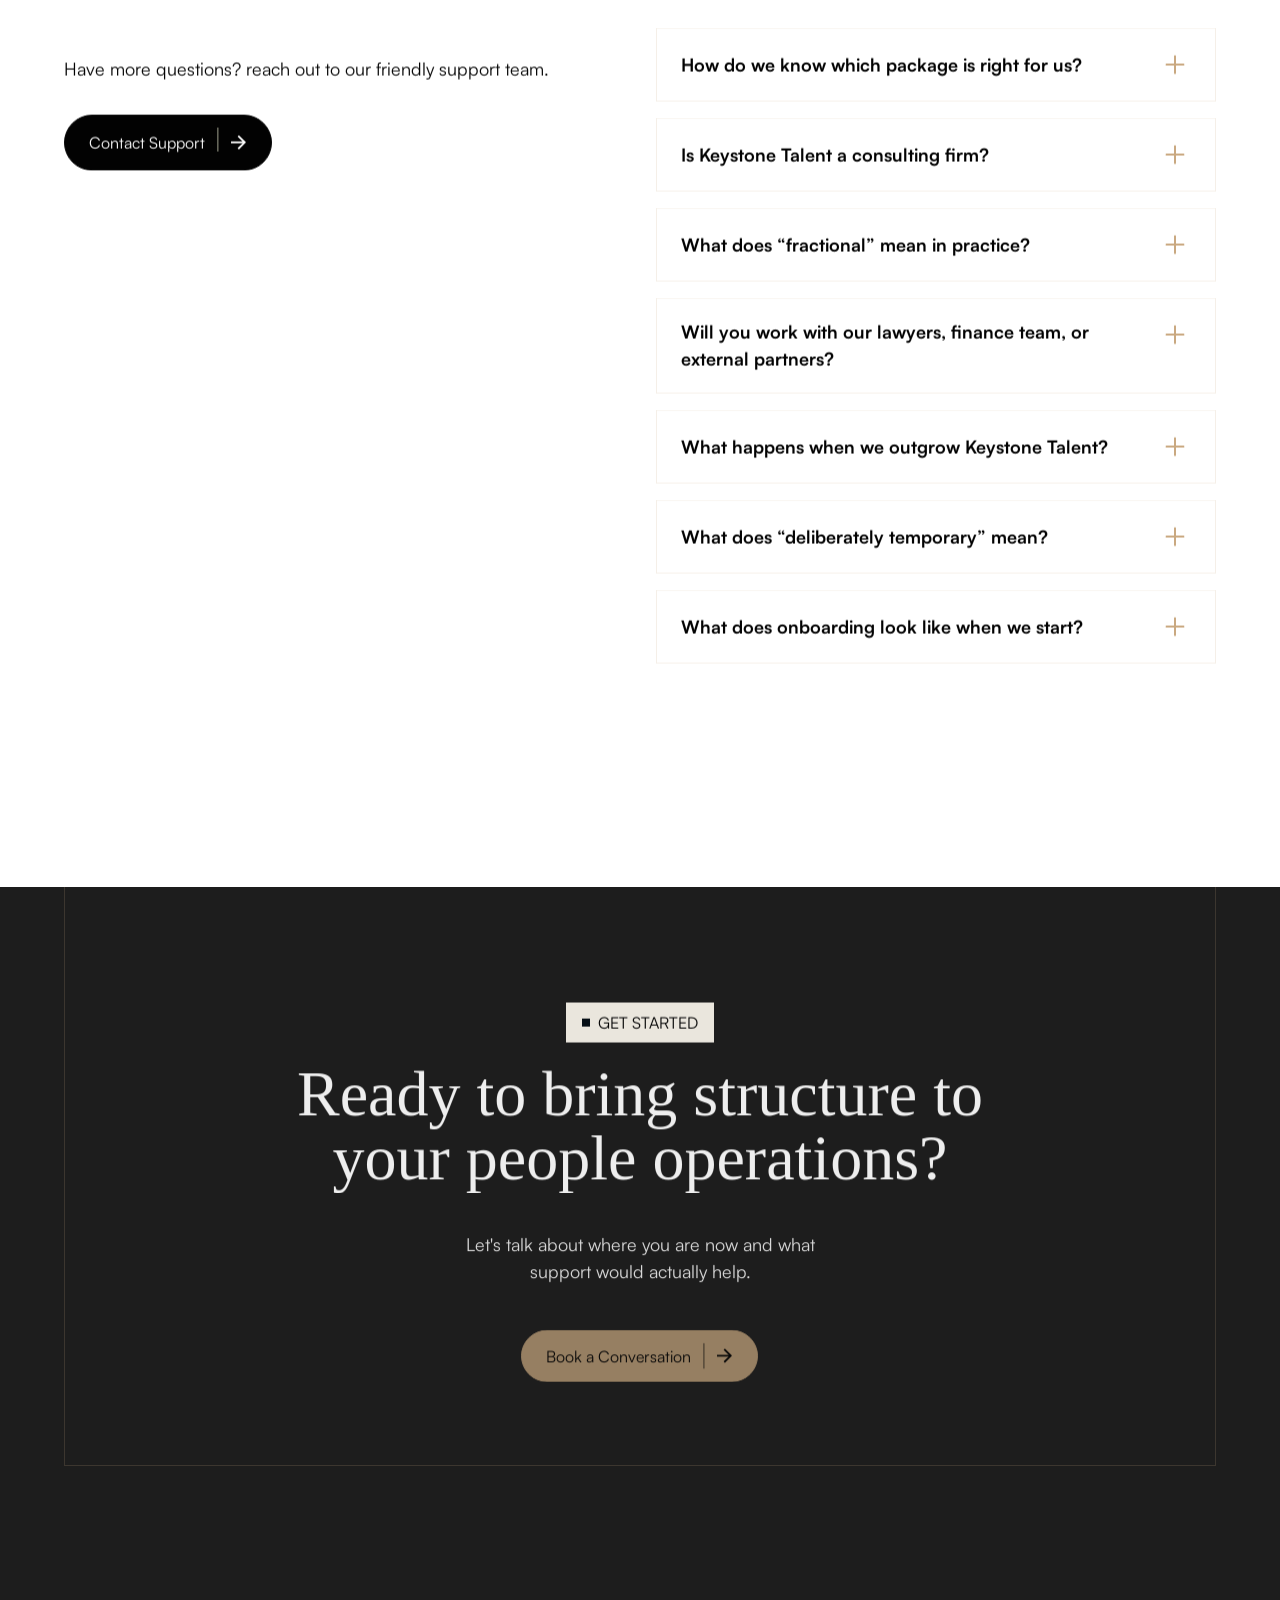
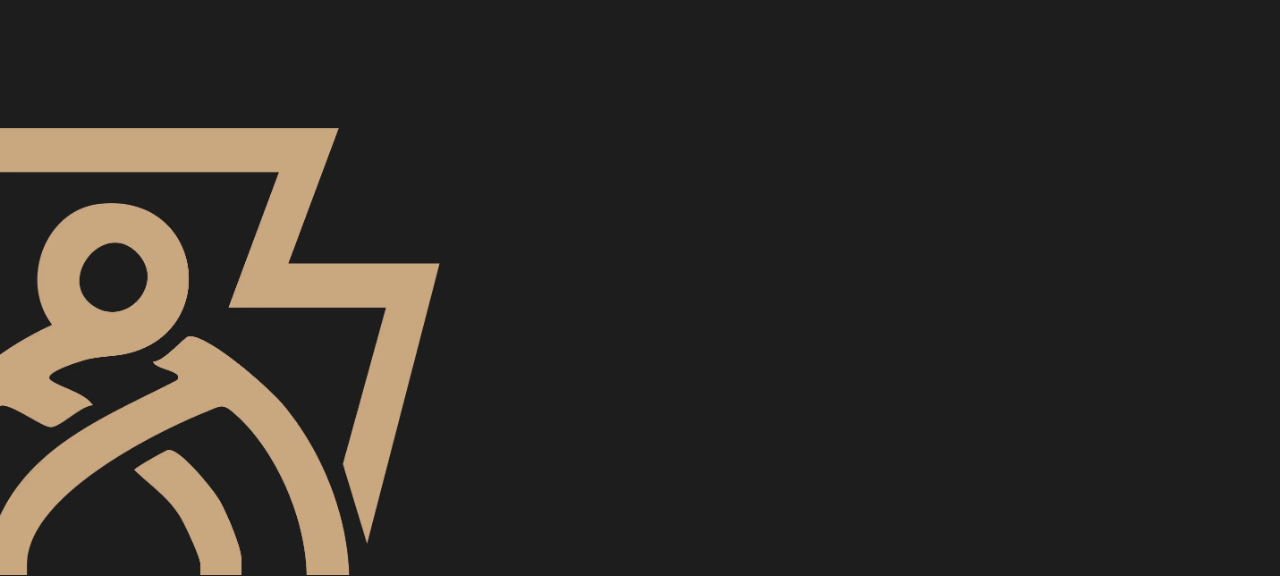
==== commit 405f28e6: "Link all Book a Conversation CTAs to Google Calendar booking Co-Authored-By: Claude Opus 4.6 <norepl" ====
--- a/index.html
+++ b/index.html
@@ -317,7 +317,7 @@
             <a href="#faq" class="rl_navbar1_link w-nav-link">FAQ</a>
             <div class="rl_navbar1_menu-buttons">
               <a href="#" class="rl_navbar1_button-secondary w-button">Button</a>
-              <a href="#" class="rl_navbar1_button w-button">Talk to us</a>
+              <a href="https://calendar.app.google/kK8mnhvHNtxRV3VXA" target="_blank" class="rl_navbar1_button w-button">Talk to us</a>
             </div>
           </nav>
           <div class="rl_navbar1_menu-button w-nav-button">
@@ -349,7 +349,7 @@
                   </div>
                   <div class="spacer-medium"></div>
                   <div data-w-id="4b47d95b-f0f5-b7bf-ccb1-d9ccf47cbe73" style="opacity:0" class="button-group">
-                    <a href="#" class="button is-icon w-inline-block">
+                    <a href="https://calendar.app.google/kK8mnhvHNtxRV3VXA" target="_blank" class="button is-icon w-inline-block">
                       <div>Book a Conversation</div>
                       <div class="w-embed"><svg width="2" height="24" viewbox="0 0 2 24" fill="none" xmlns="http://www.w3.org/2000/svg">
                           <path opacity="0.4" d="M0.799988 0L0.799988 24" stroke="#F7FBDD" stroke-width="1.6"></path>
@@ -958,7 +958,7 @@
                       <p data-w-id="2ab74e16-55d2-570a-2604-fc174e2e19a0" style="opacity:0" class="text-size-medium text-color-white">Let&#x27;s talk about where you are now and what support would actually help.</p>
                     </div>
                     <div data-w-id="0f18b14d-dfb5-2f3f-450a-a4c7a50dc999" style="opacity:0" class="button-group">
-                      <a href="#" class="button is-icon is-alternate w-inline-block">
+                      <a href="https://calendar.app.google/kK8mnhvHNtxRV3VXA" target="_blank" class="button is-icon is-alternate w-inline-block">
                         <div>Book a Conversation</div>
                         <div class="code-embed w-embed"><svg width="100%" height="100%" viewbox="0 0 2 24" fill="none" xmlns="http://www.w3.org/2000/svg">
                             <path opacity="0.4" d="M0.799988 0L0.799988 24" stroke="currentcolor" stroke-width="1.6"></path>
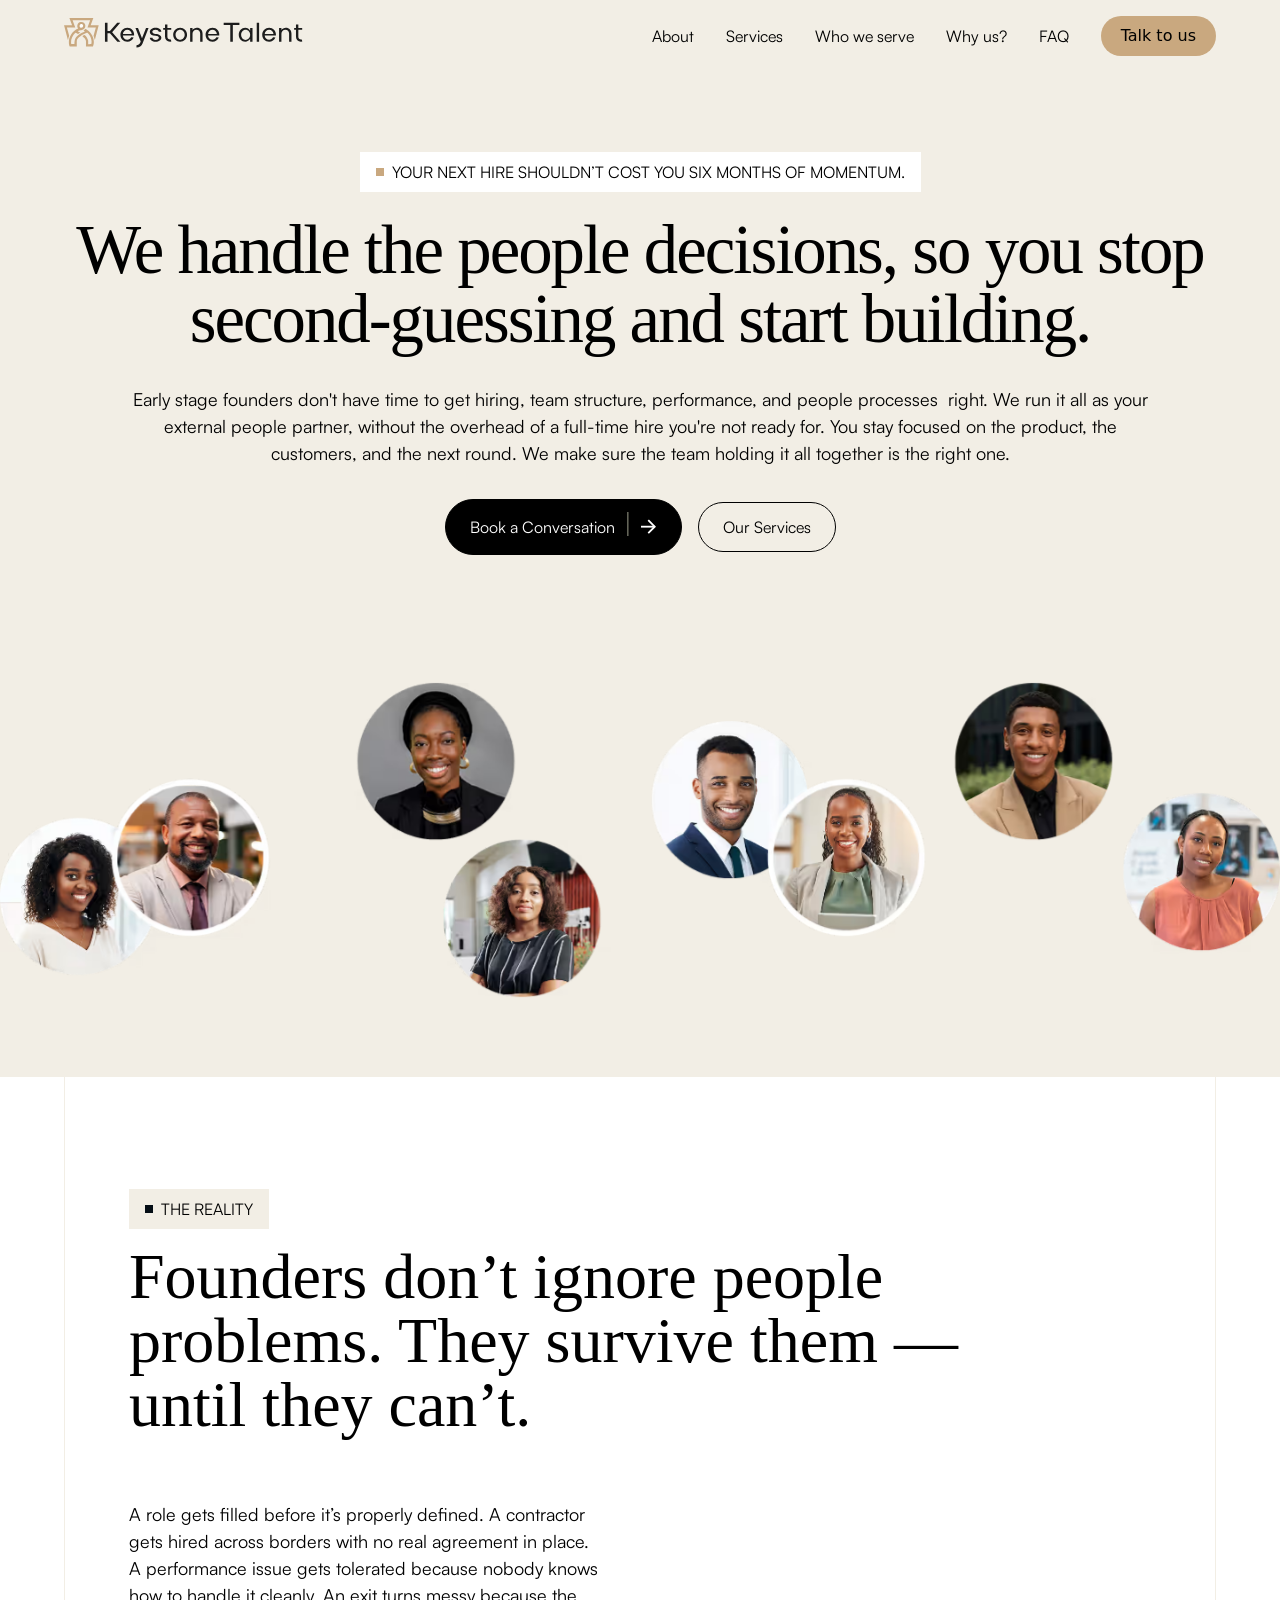
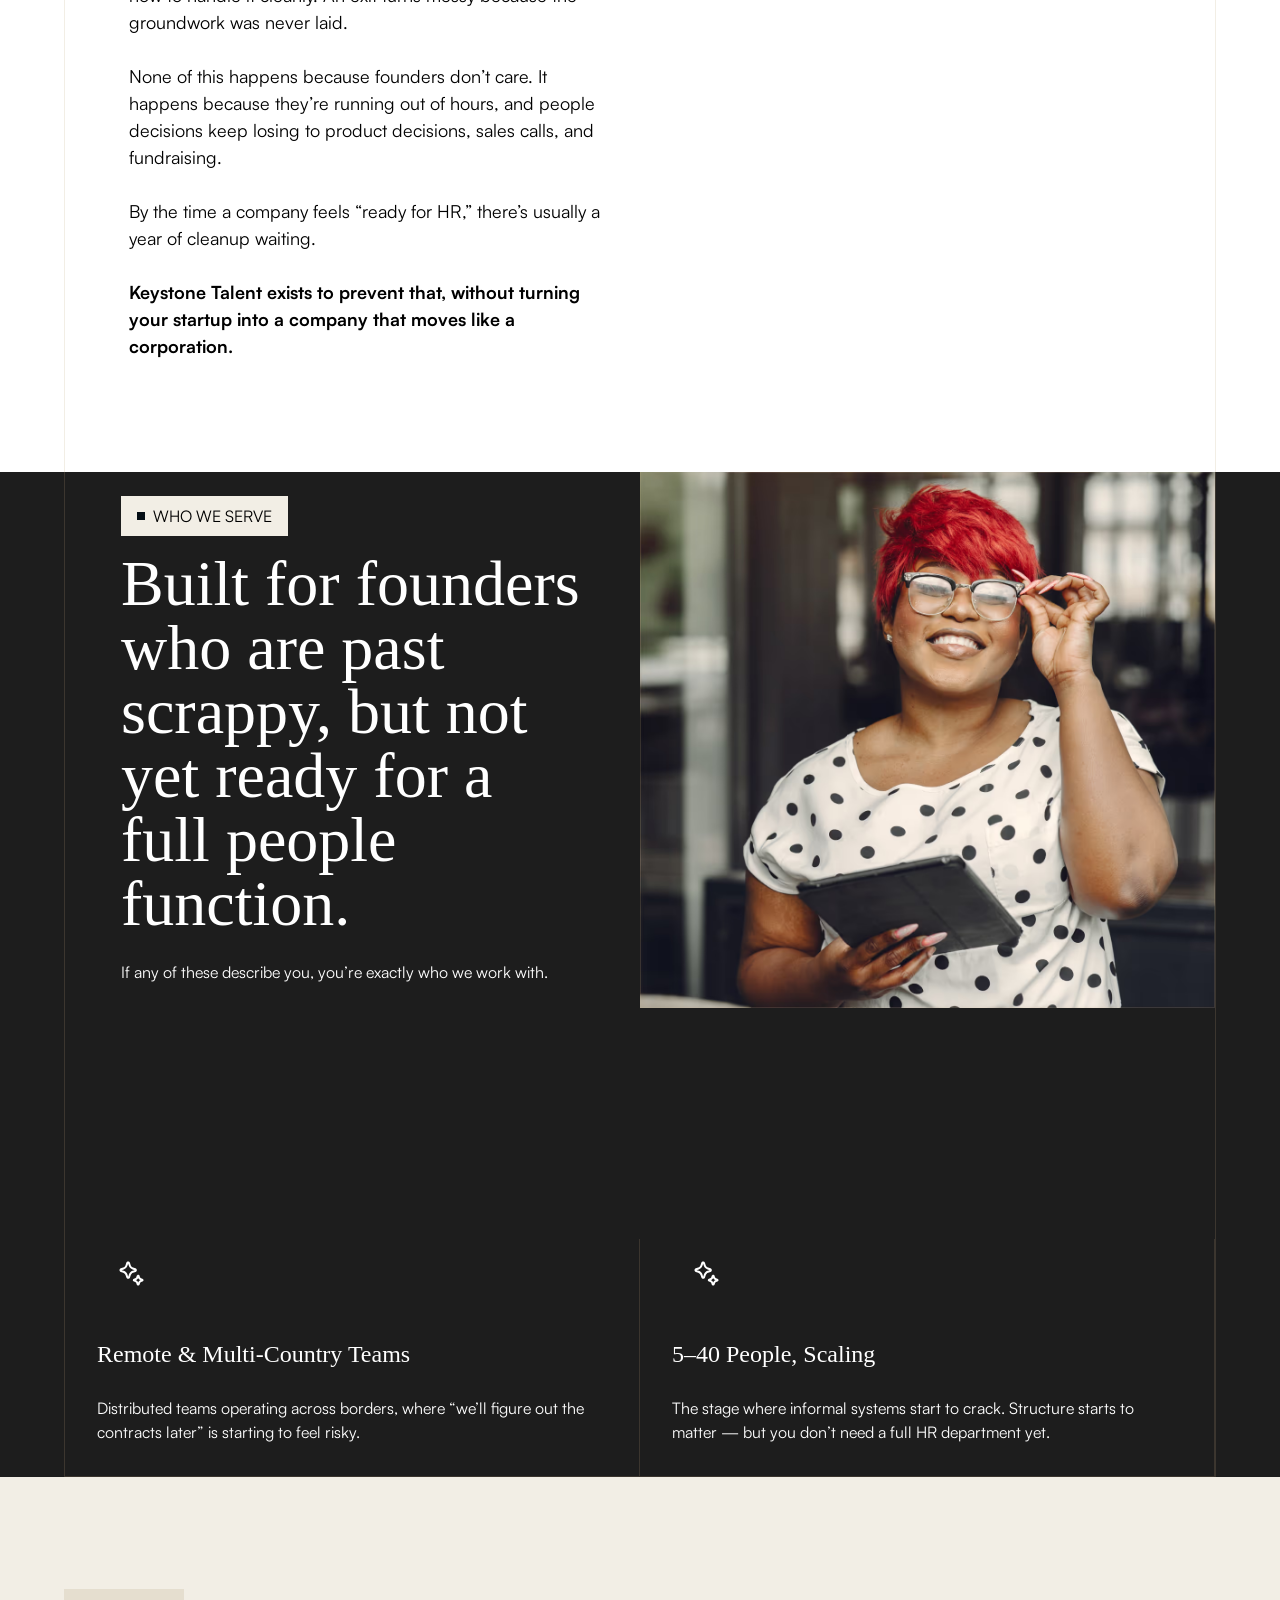
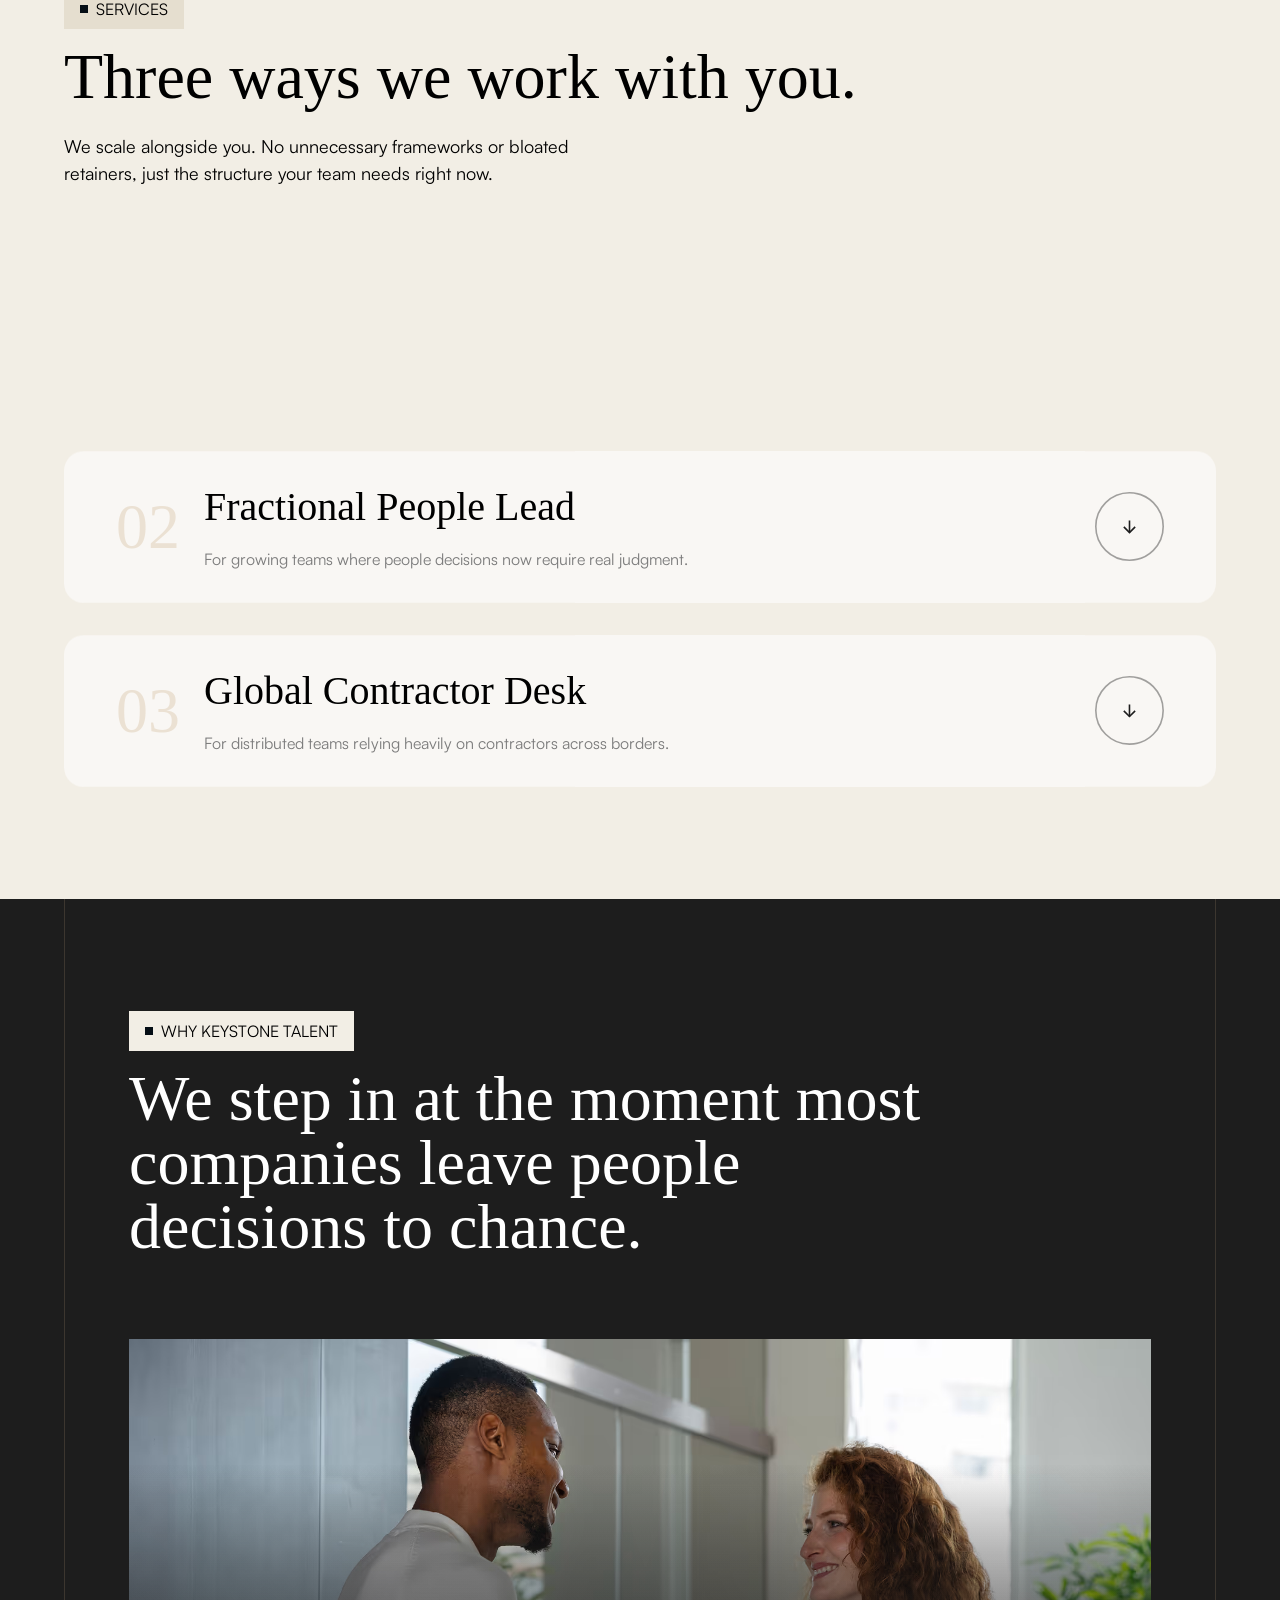
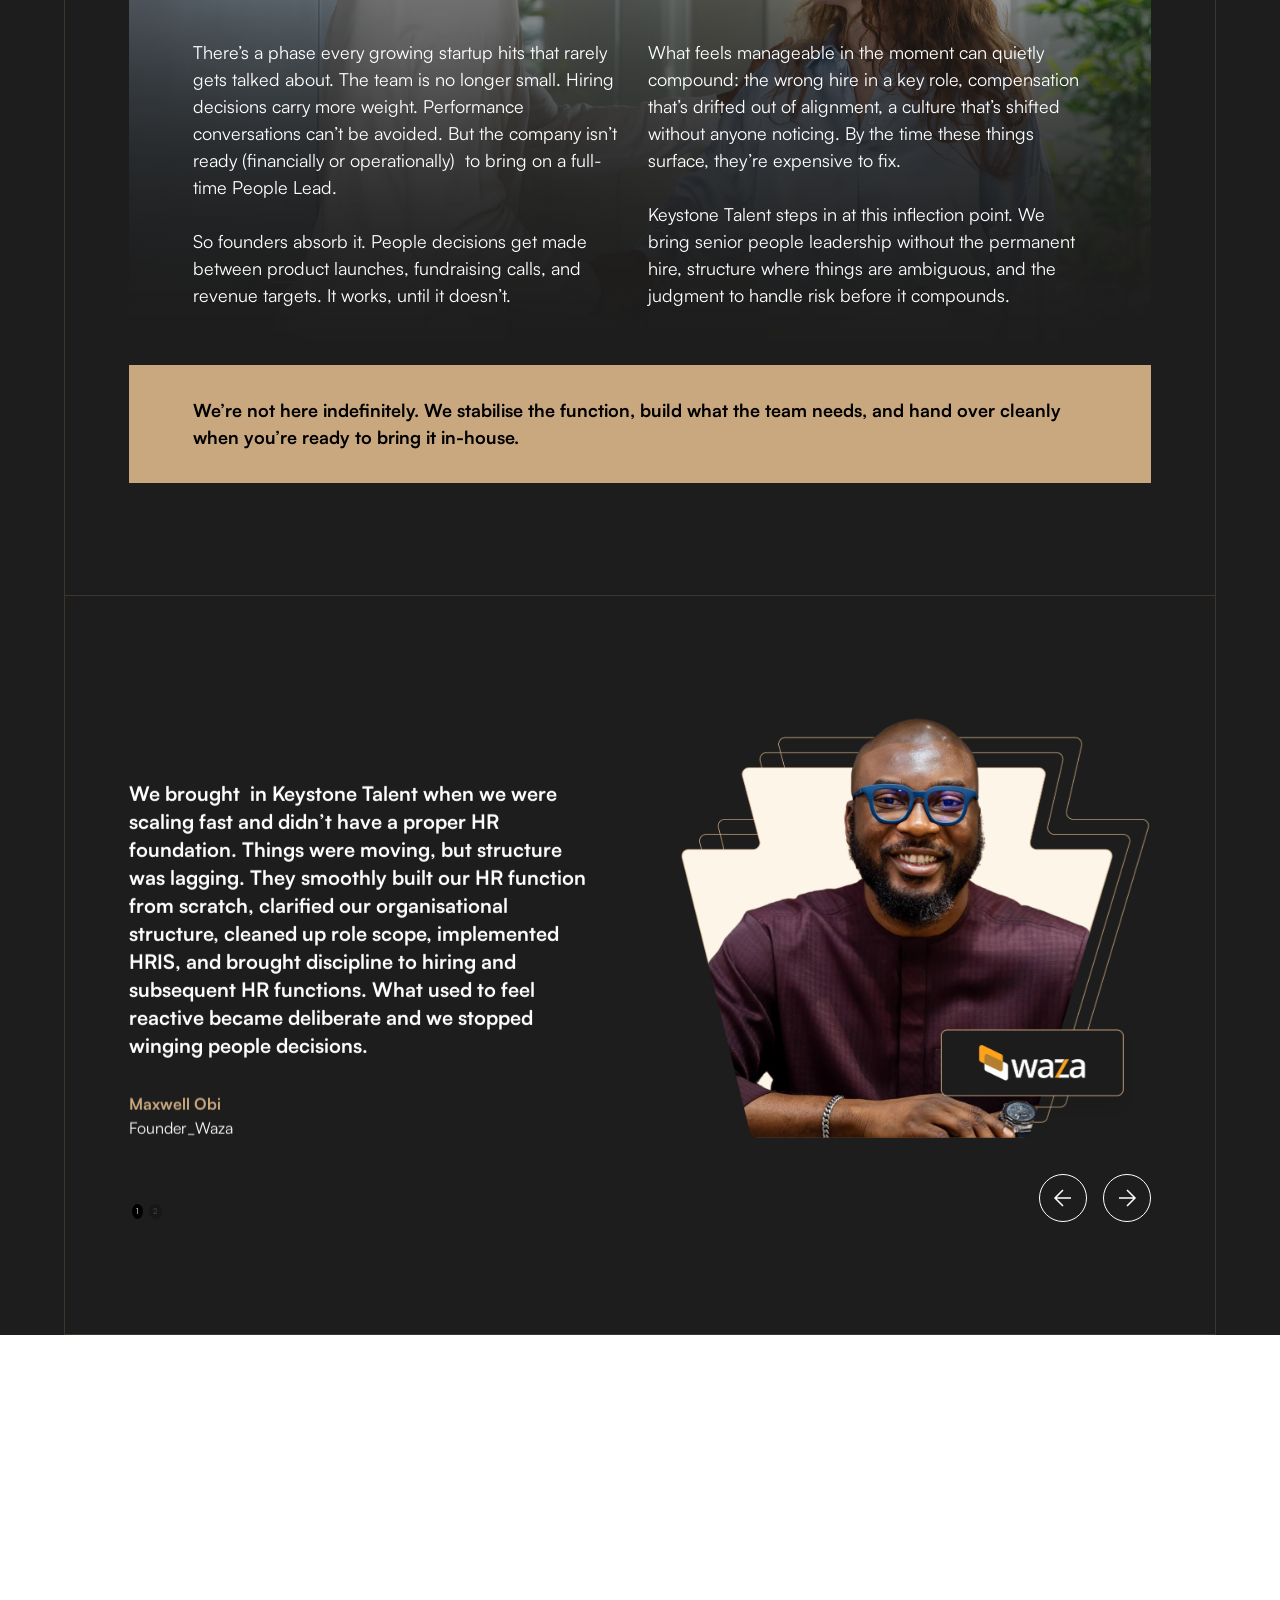
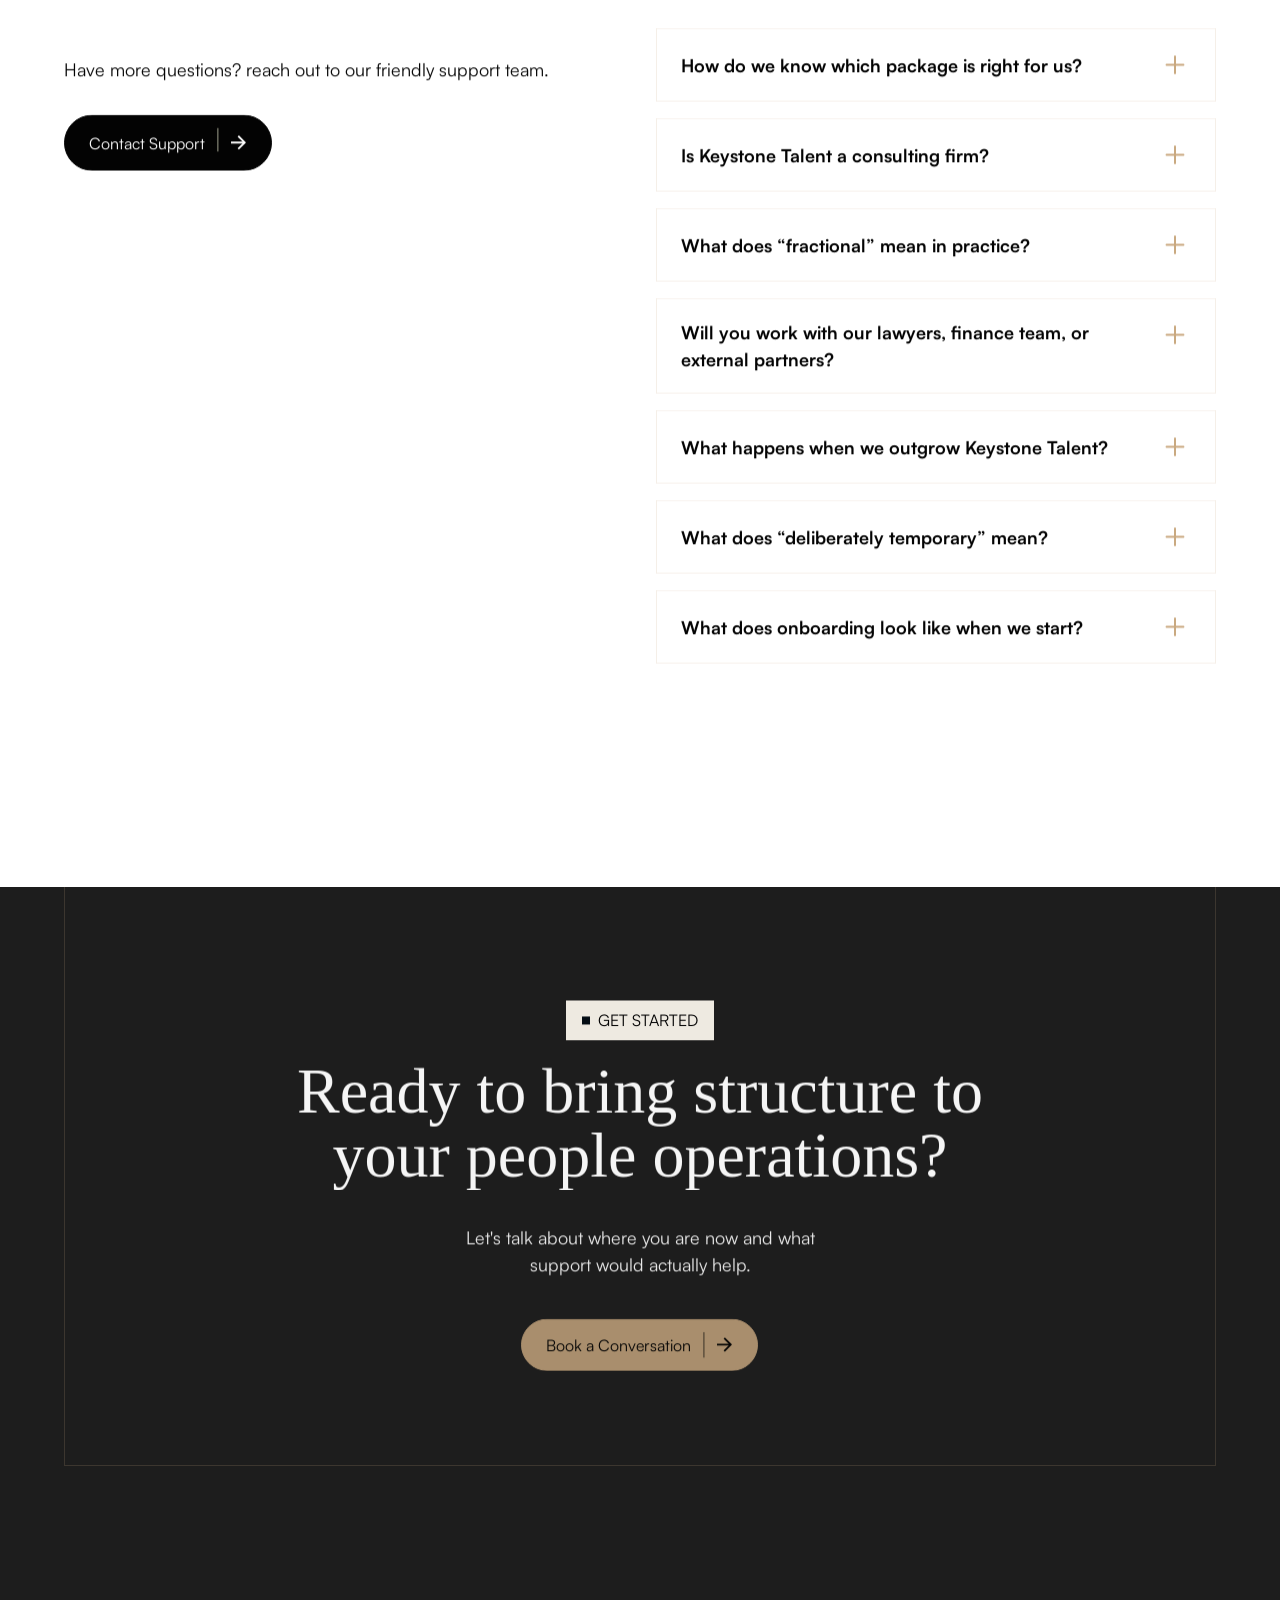
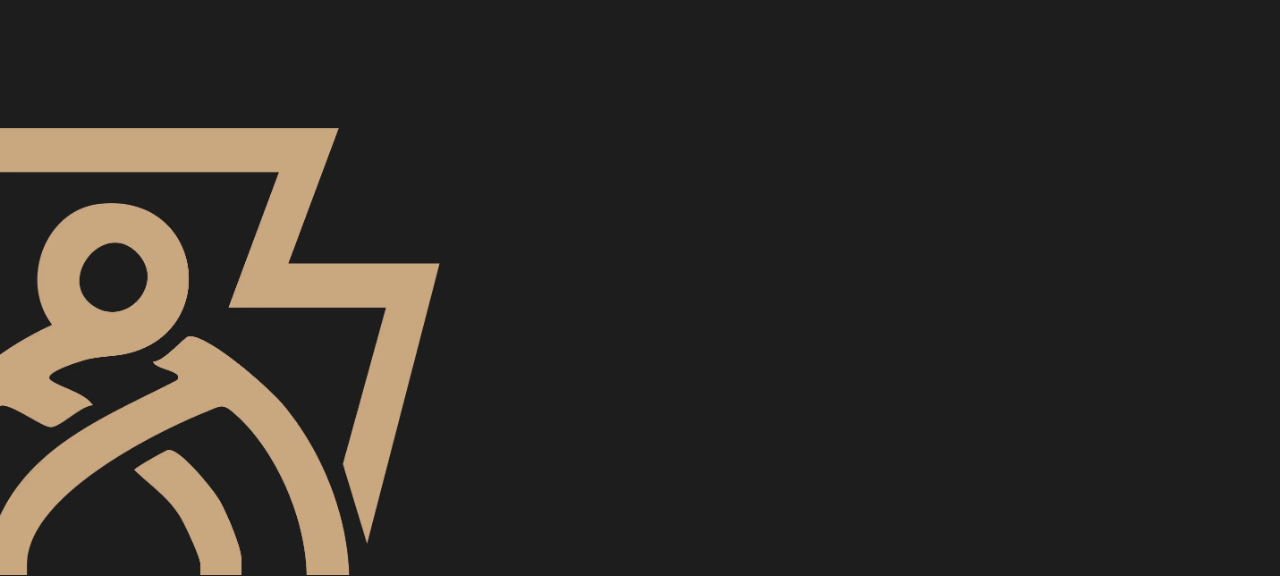
==== commit 27eb9fc3: "Fix FAQ Contact Support button to open mailto link Co-Authored-By: Claude Opus 4.6 <noreply@anthropi" ====
--- a/index.html
+++ b/index.html
@@ -768,7 +768,7 @@
                   <p data-w-id="ad5efd90-86e3-80a1-fd90-2942df4af080" style="opacity:0" class="text-size-medium">Have more questions? reach out to our friendly support team.</p>
                   <div class="spacer-medium"></div>
                   <div data-w-id="1a144bce-a95f-01cc-949e-7d107cd34562" style="opacity:0" class="button-group">
-                    <a href="#" class="button is-icon w-inline-block">
+                    <a href="mailto:info@keystonetalent.xyz" class="button is-icon w-inline-block">
                       <div>Contact Support</div>
                       <div class="w-embed"><svg width="2" height="24" viewbox="0 0 2 24" fill="none" xmlns="http://www.w3.org/2000/svg">
                           <path opacity="0.4" d="M0.799988 0L0.799988 24" stroke="#F7FBDD" stroke-width="1.6"></path>
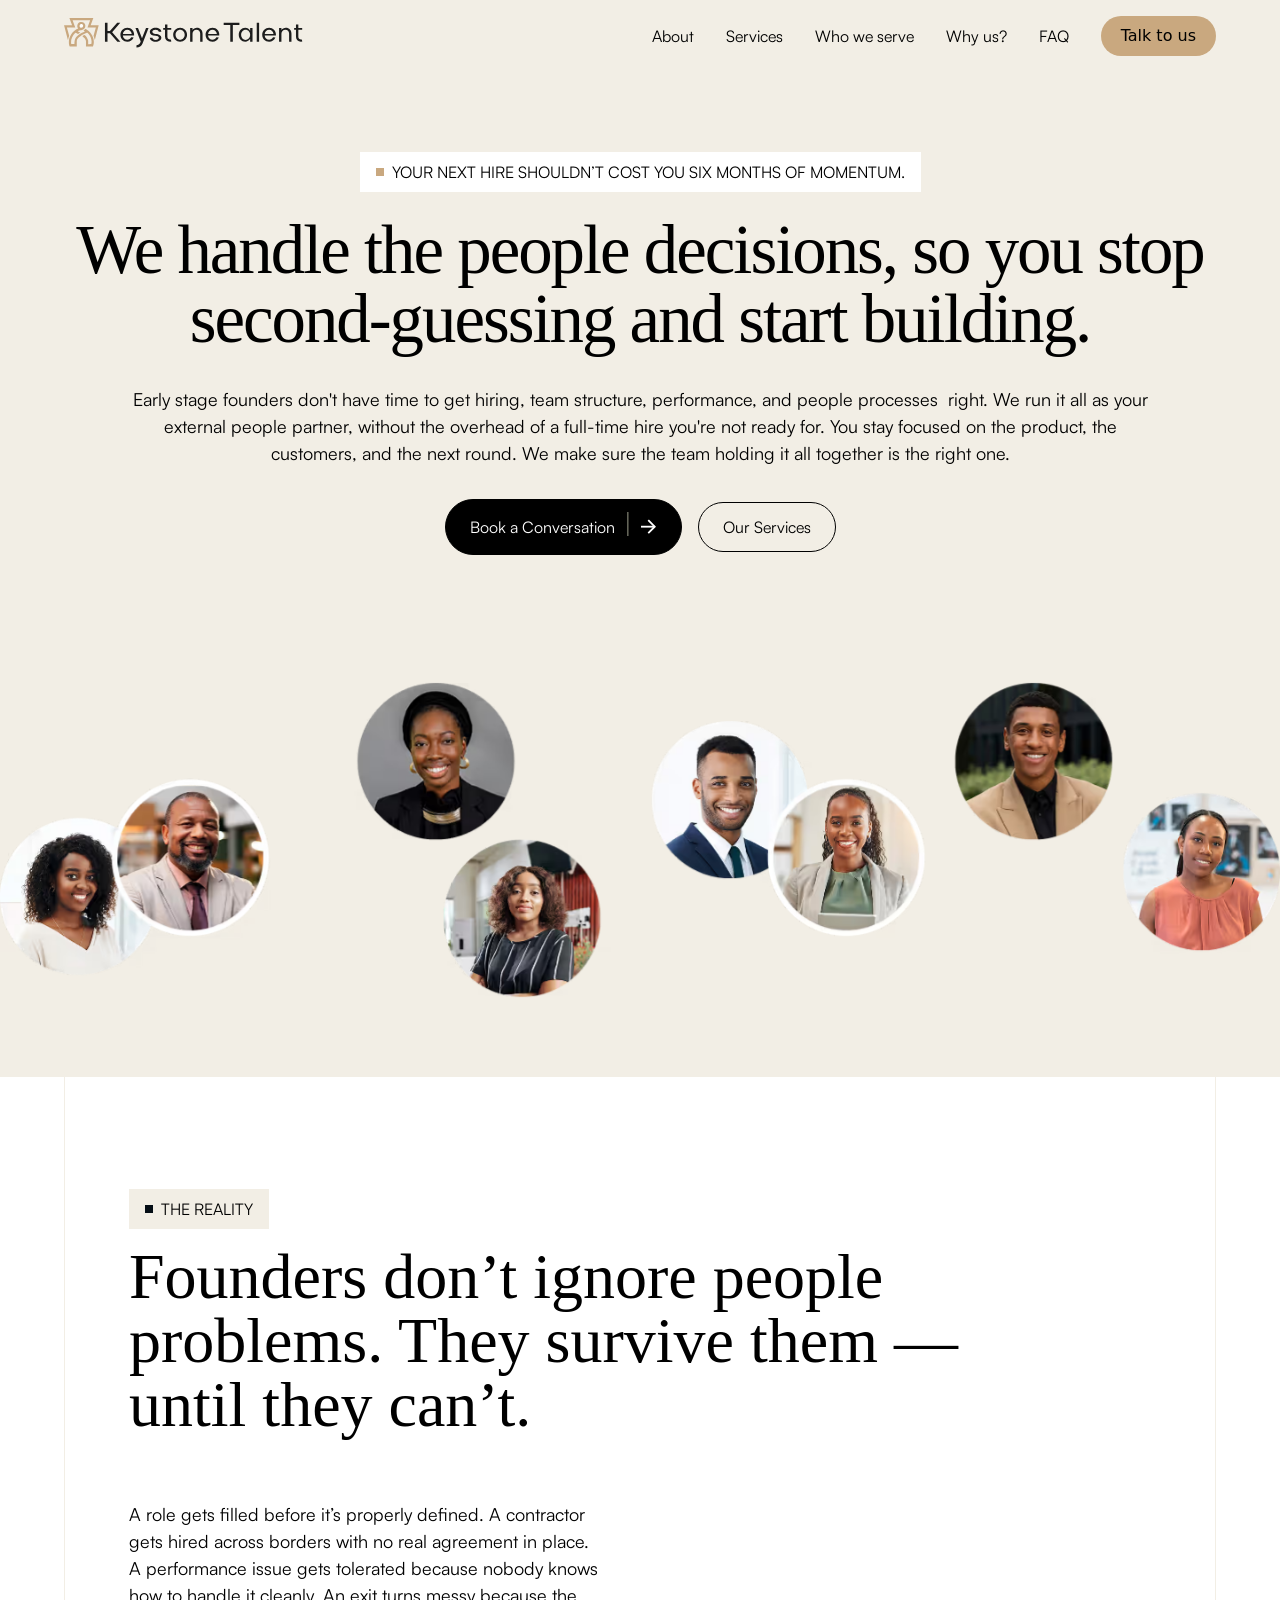
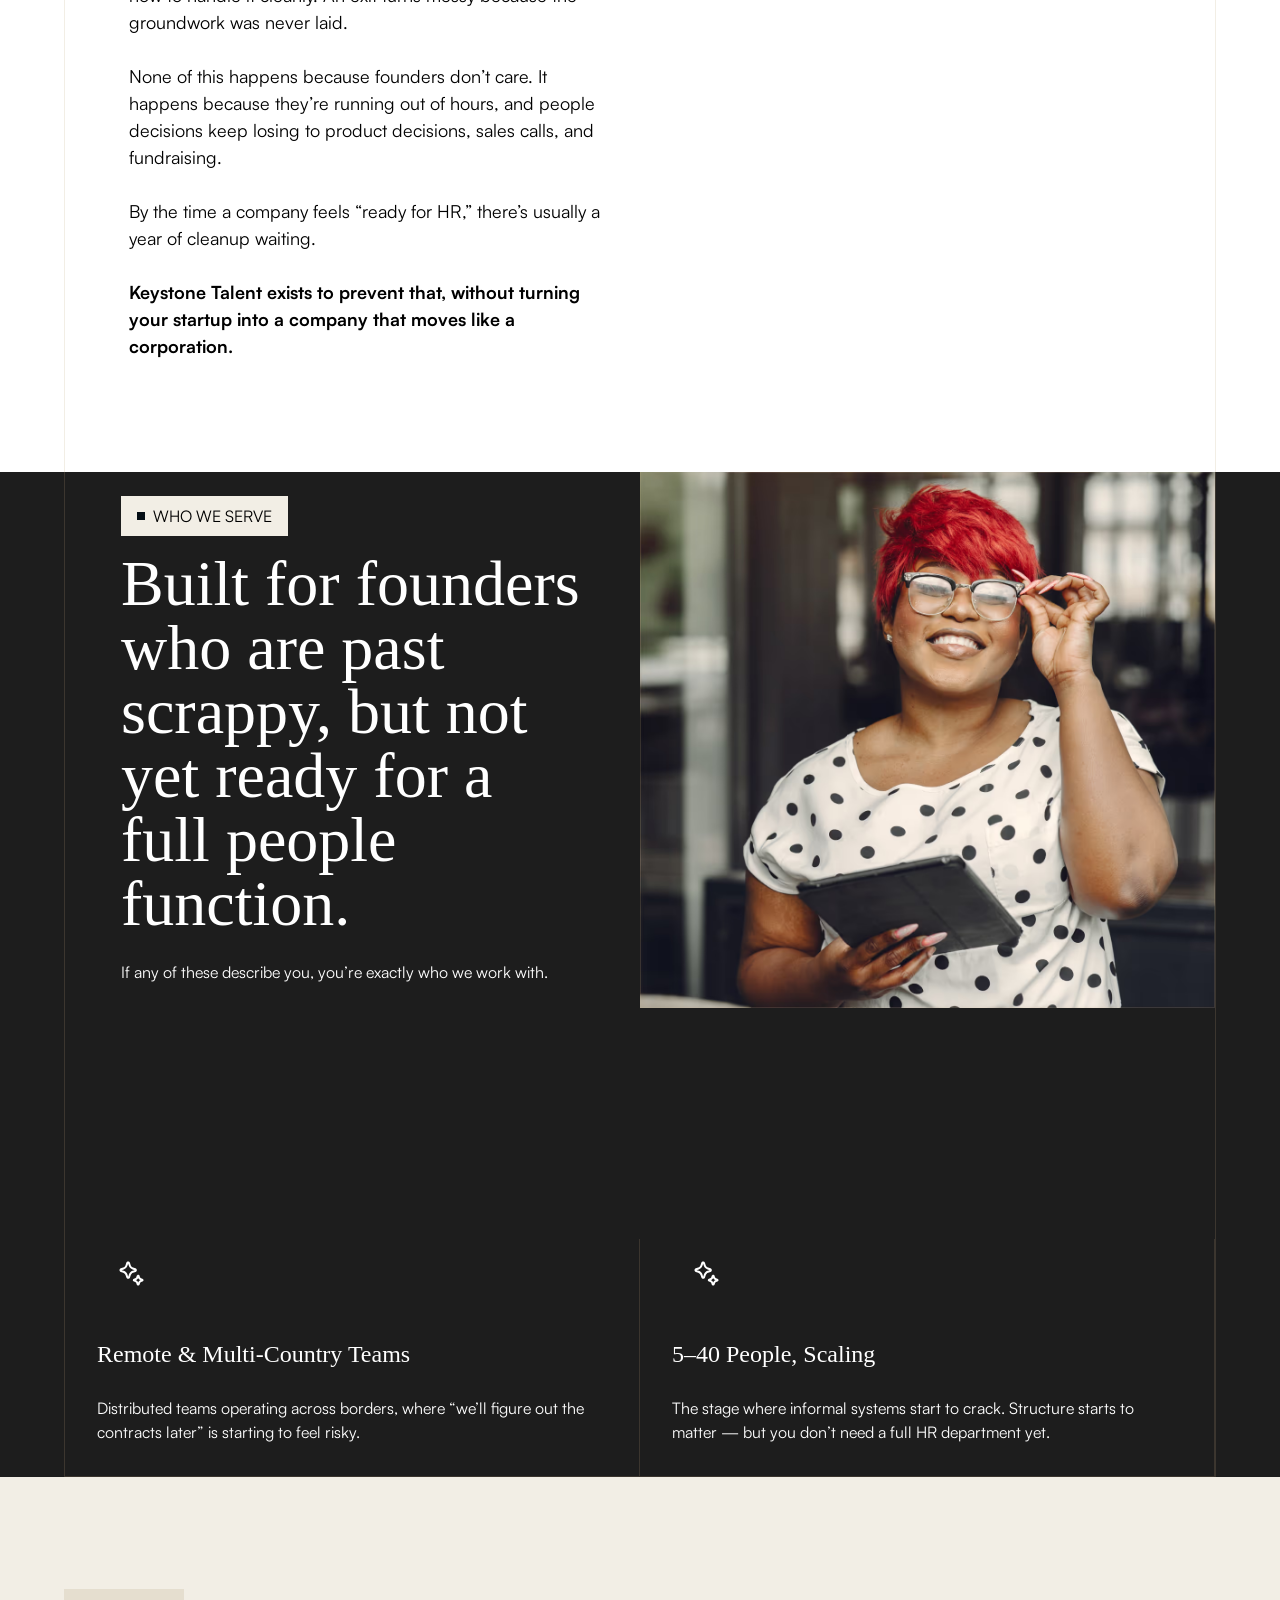
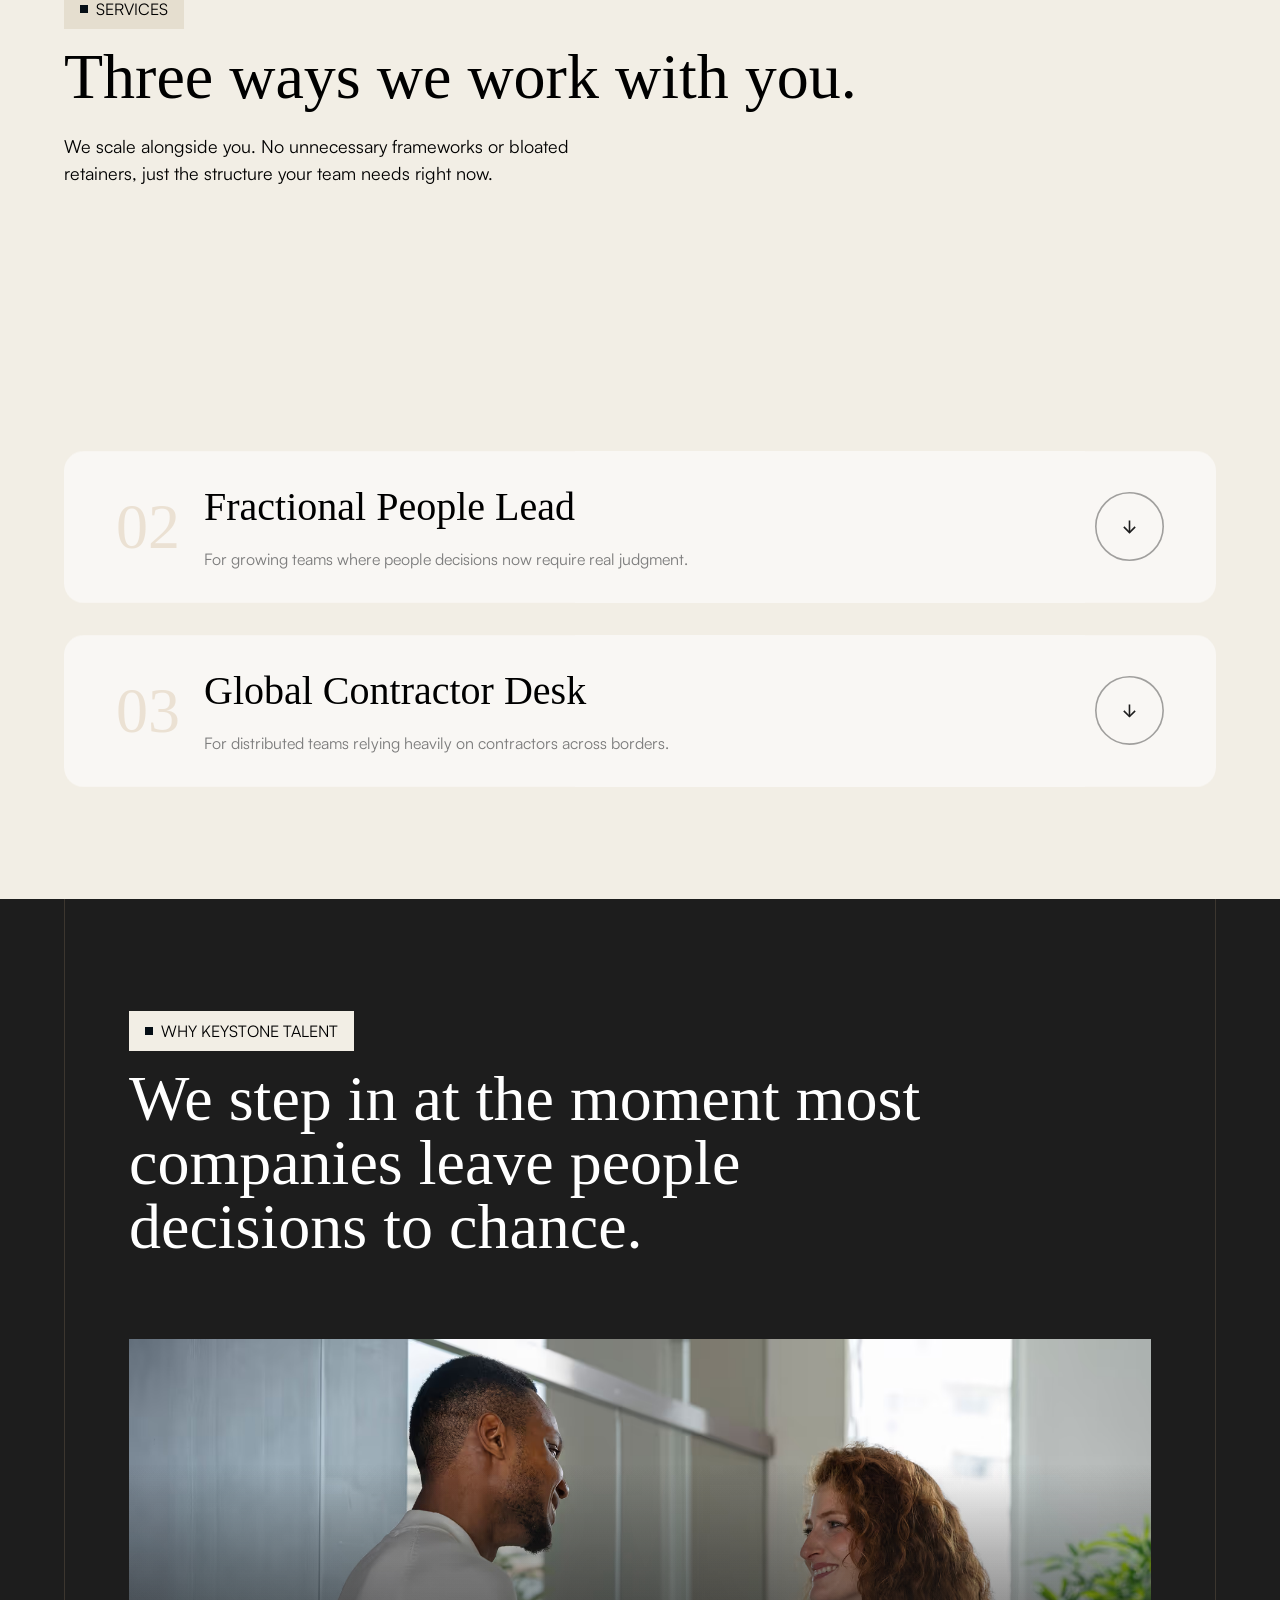
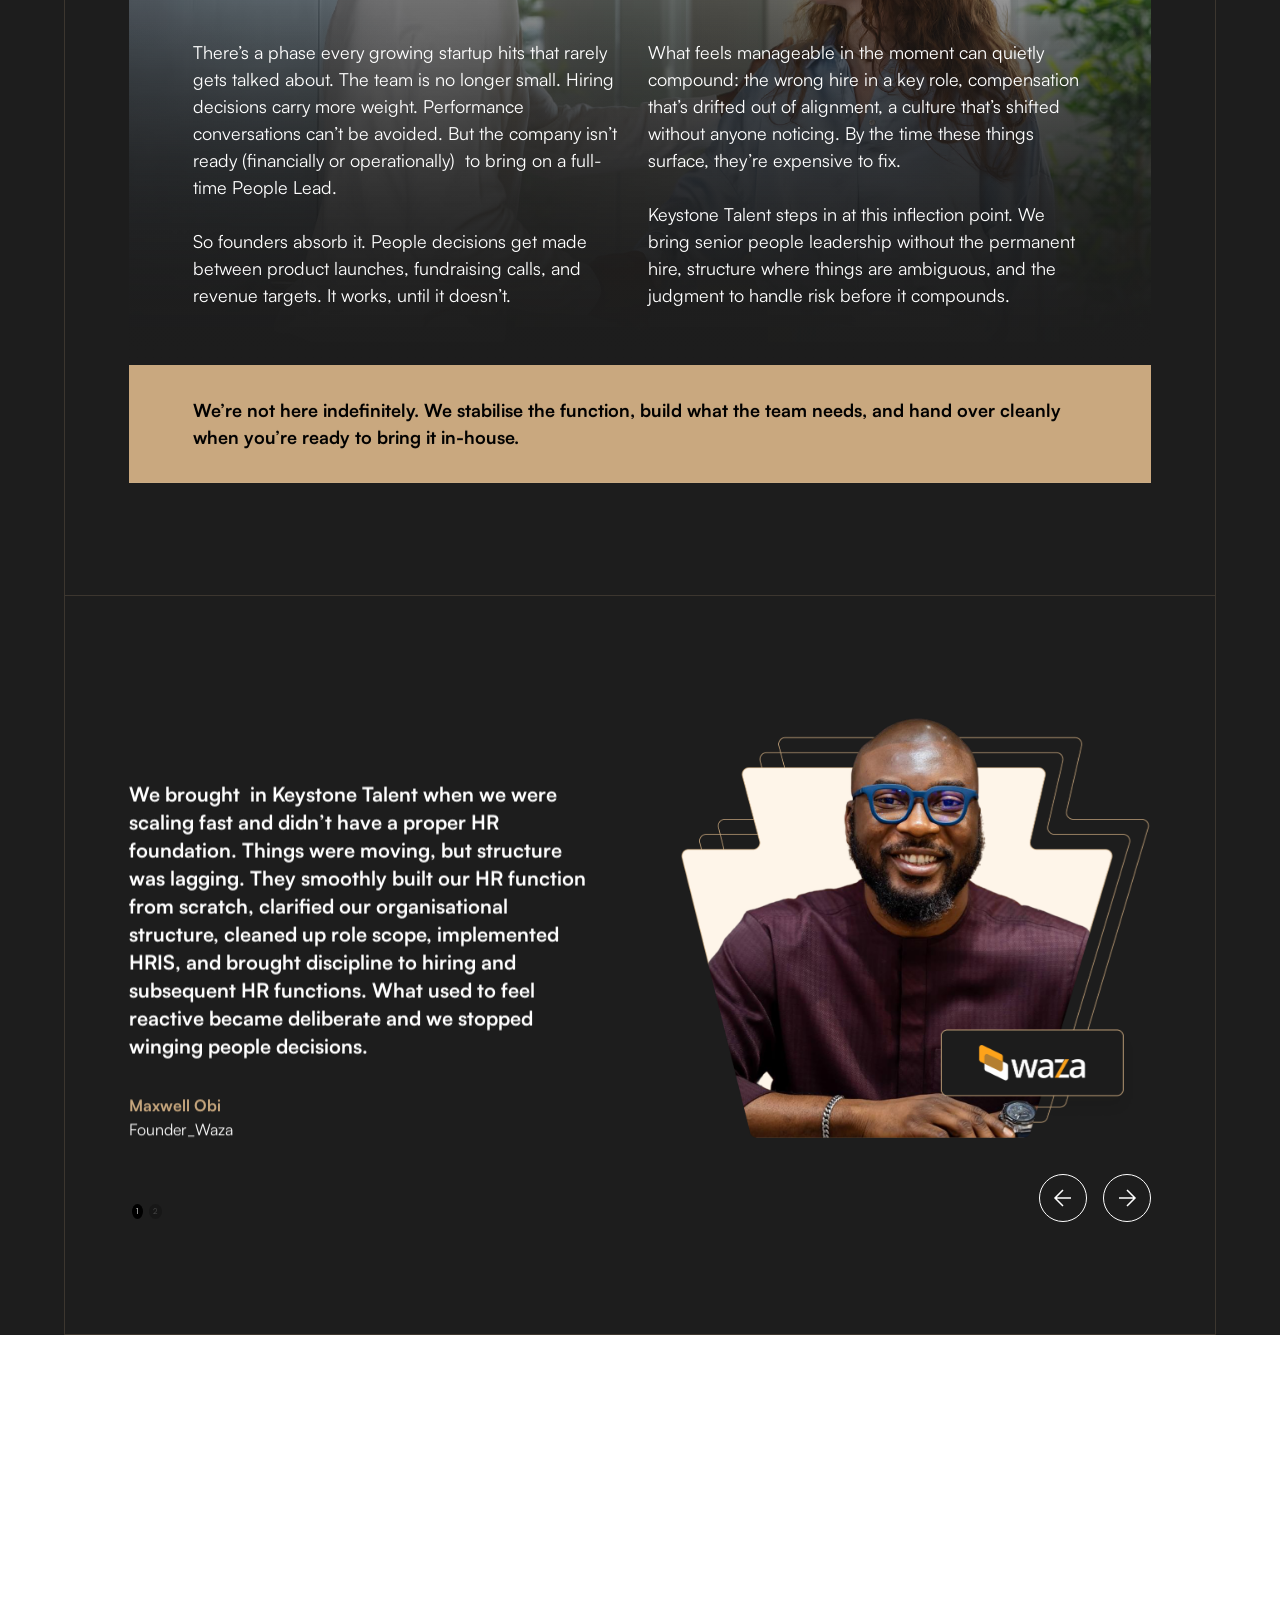
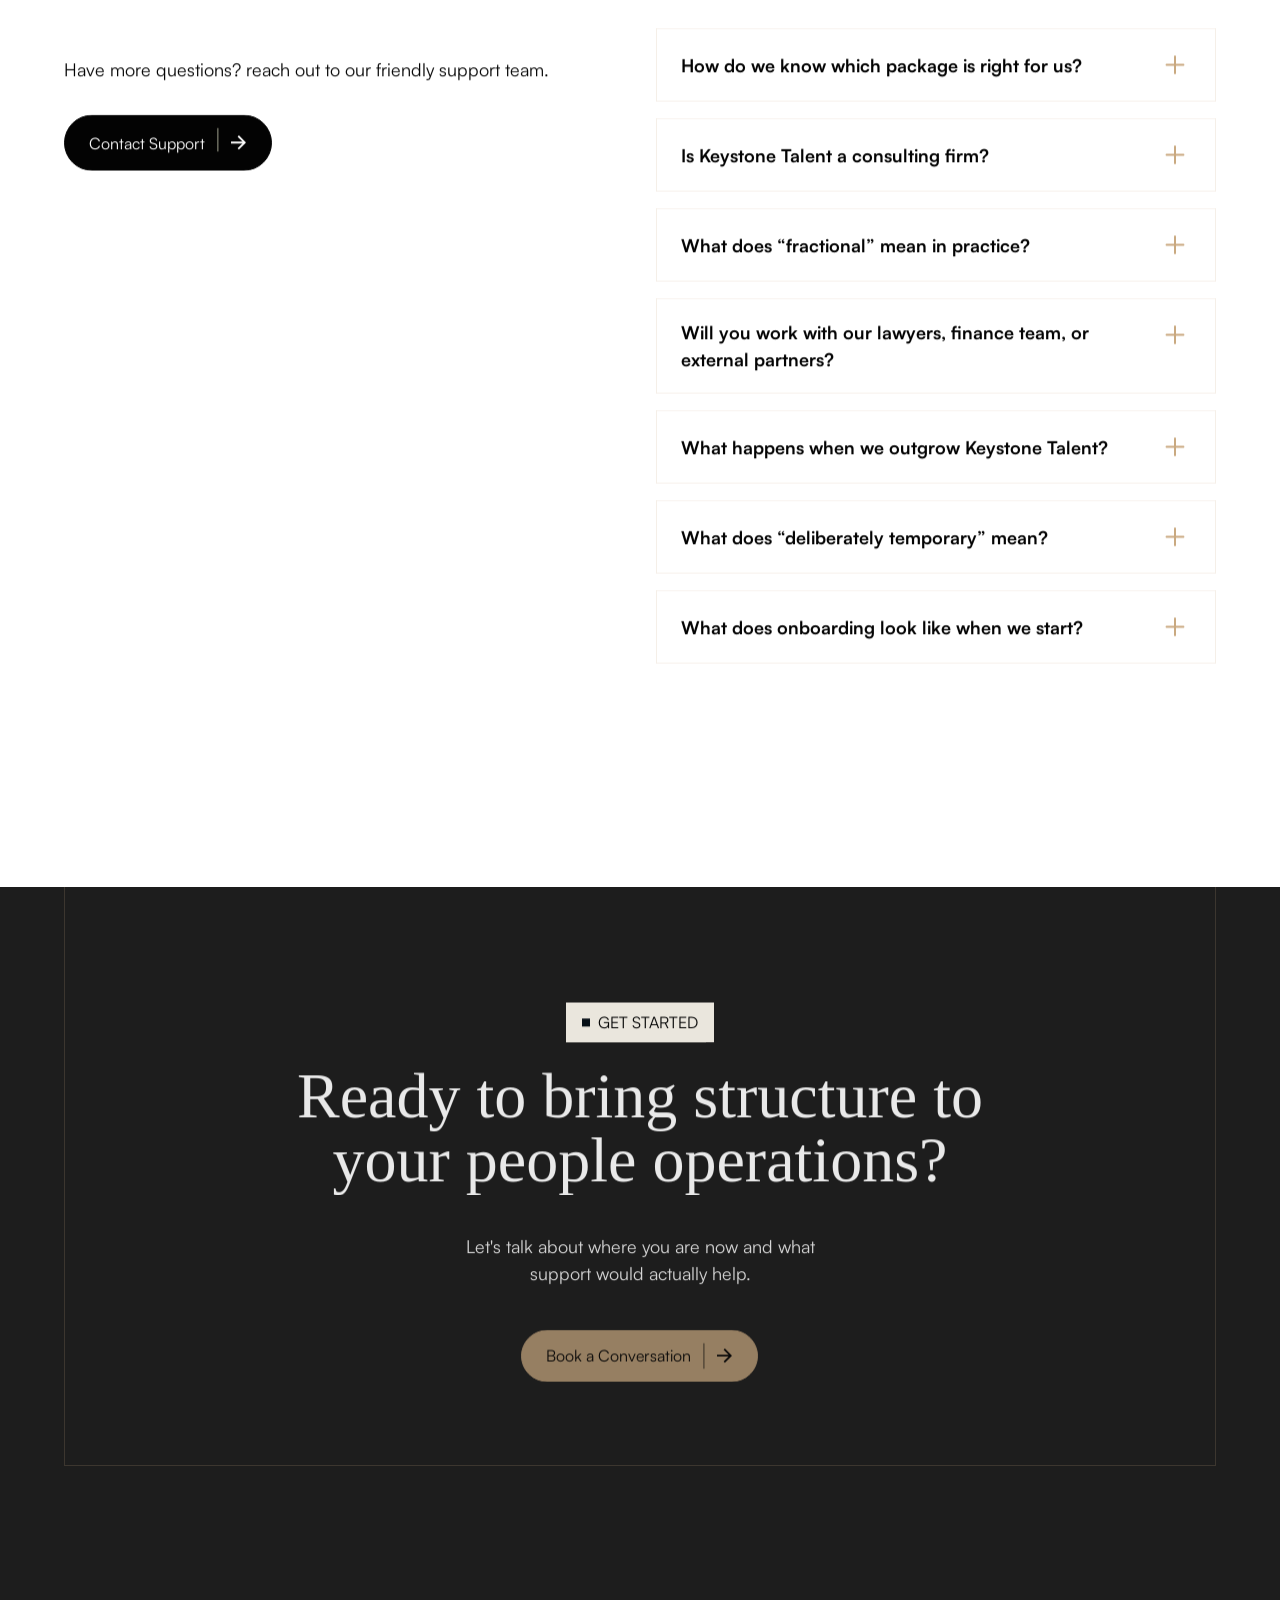
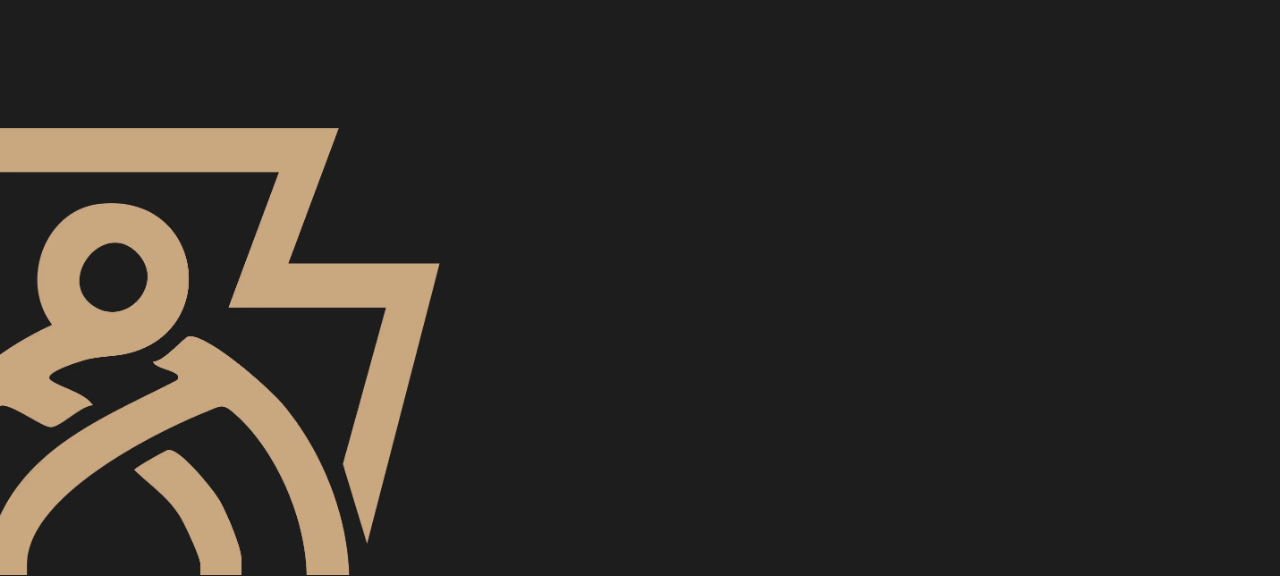
==== commit 26c26229: "Update address to One Central Dubai World Trade Center Co-Authored-By: Claude Opus 4.6 <noreply@anth" ====
--- a/index.html
+++ b/index.html
@@ -1043,7 +1043,7 @@
                   </div>
                   <div class="spacer-xxlarge"></div>
                   <div class="footer_address-wrapper">
-                    <div data-w-id="19741de6-9453-ceb1-2448-9db0eb7e0b78" style="opacity:0" class="text-size-regular">Sulafa Towers, <br>4203, Dubai,<br>UAE</div>
+                    <div data-w-id="19741de6-9453-ceb1-2448-9db0eb7e0b78" style="opacity:0" class="text-size-regular">8th Floor, The Offices 4, <br>One Central Dubai World Trade Center, <br>Dubai</div>
                   </div>
                 </div>
                 <div data-w-id="5ae6a25b-a76d-13bf-0304-e8f65a6e8152" style="opacity:0" class="footer_bottom-wrapper">
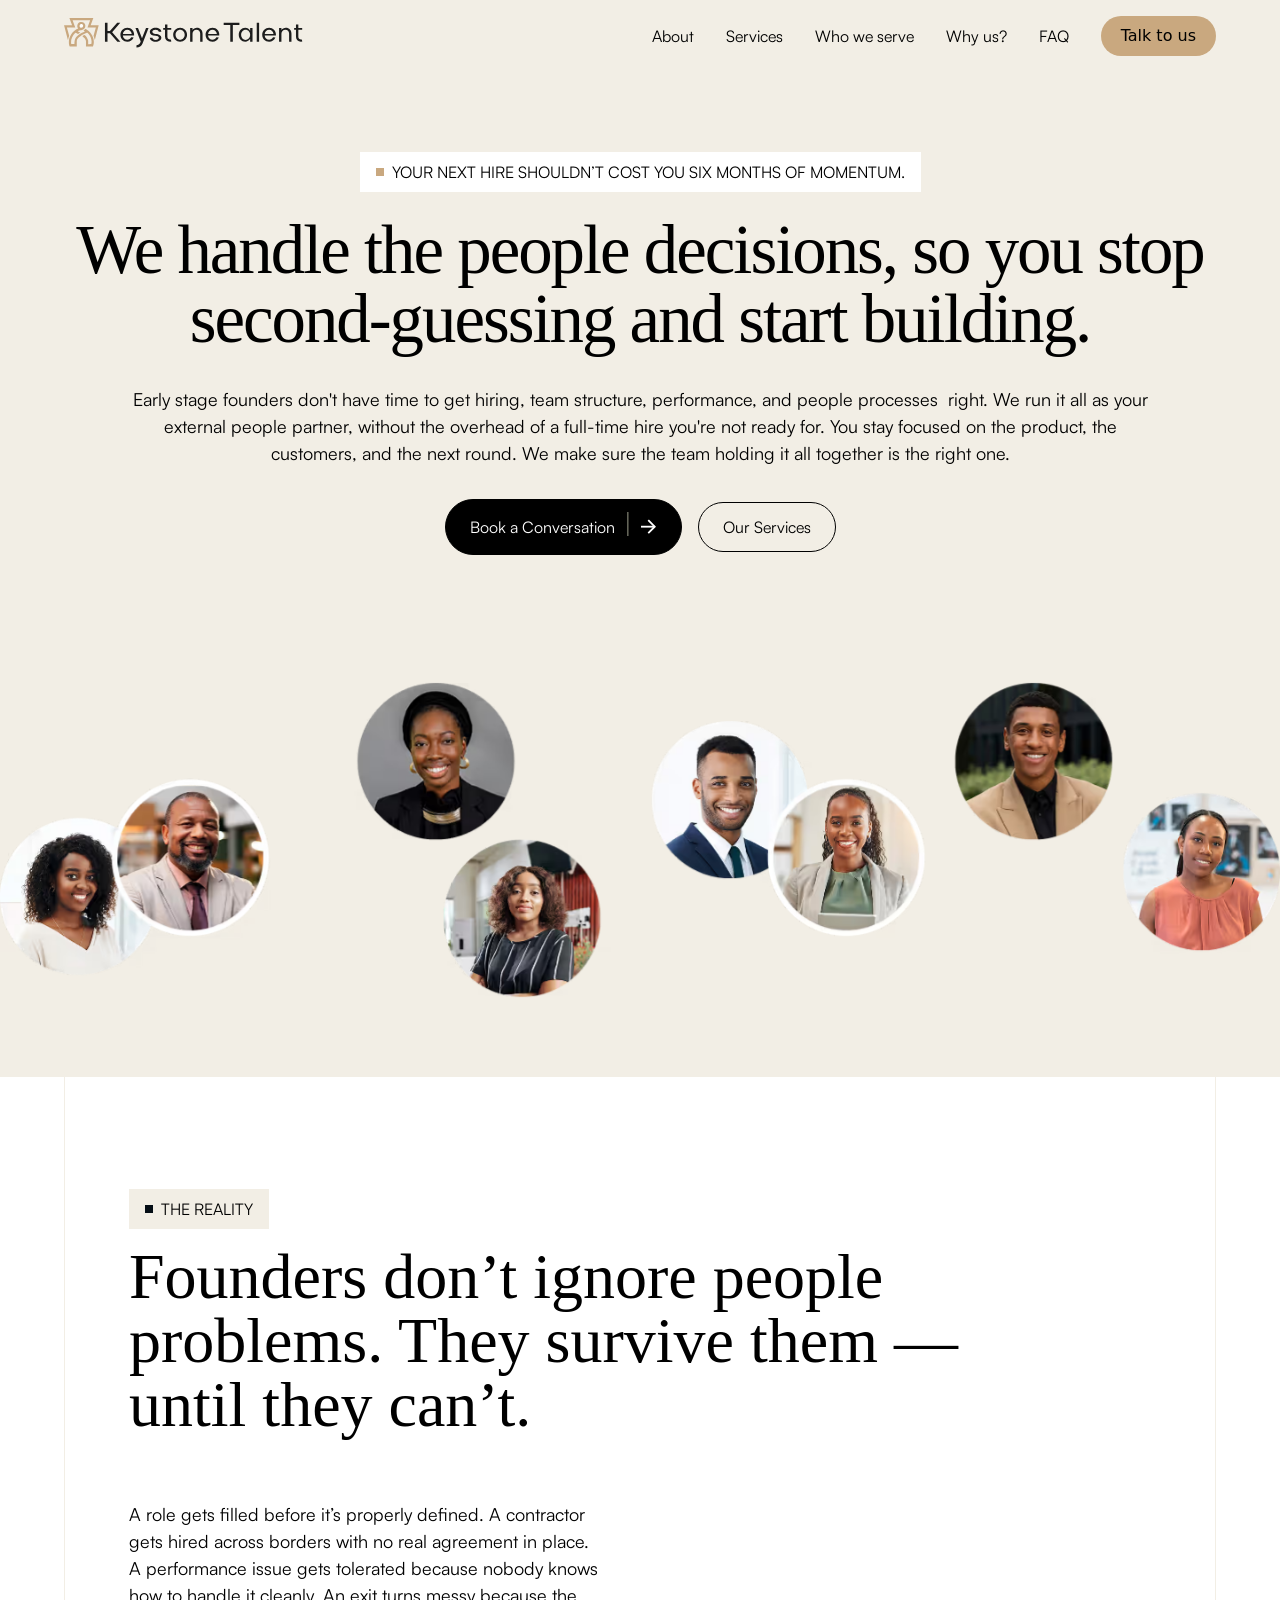
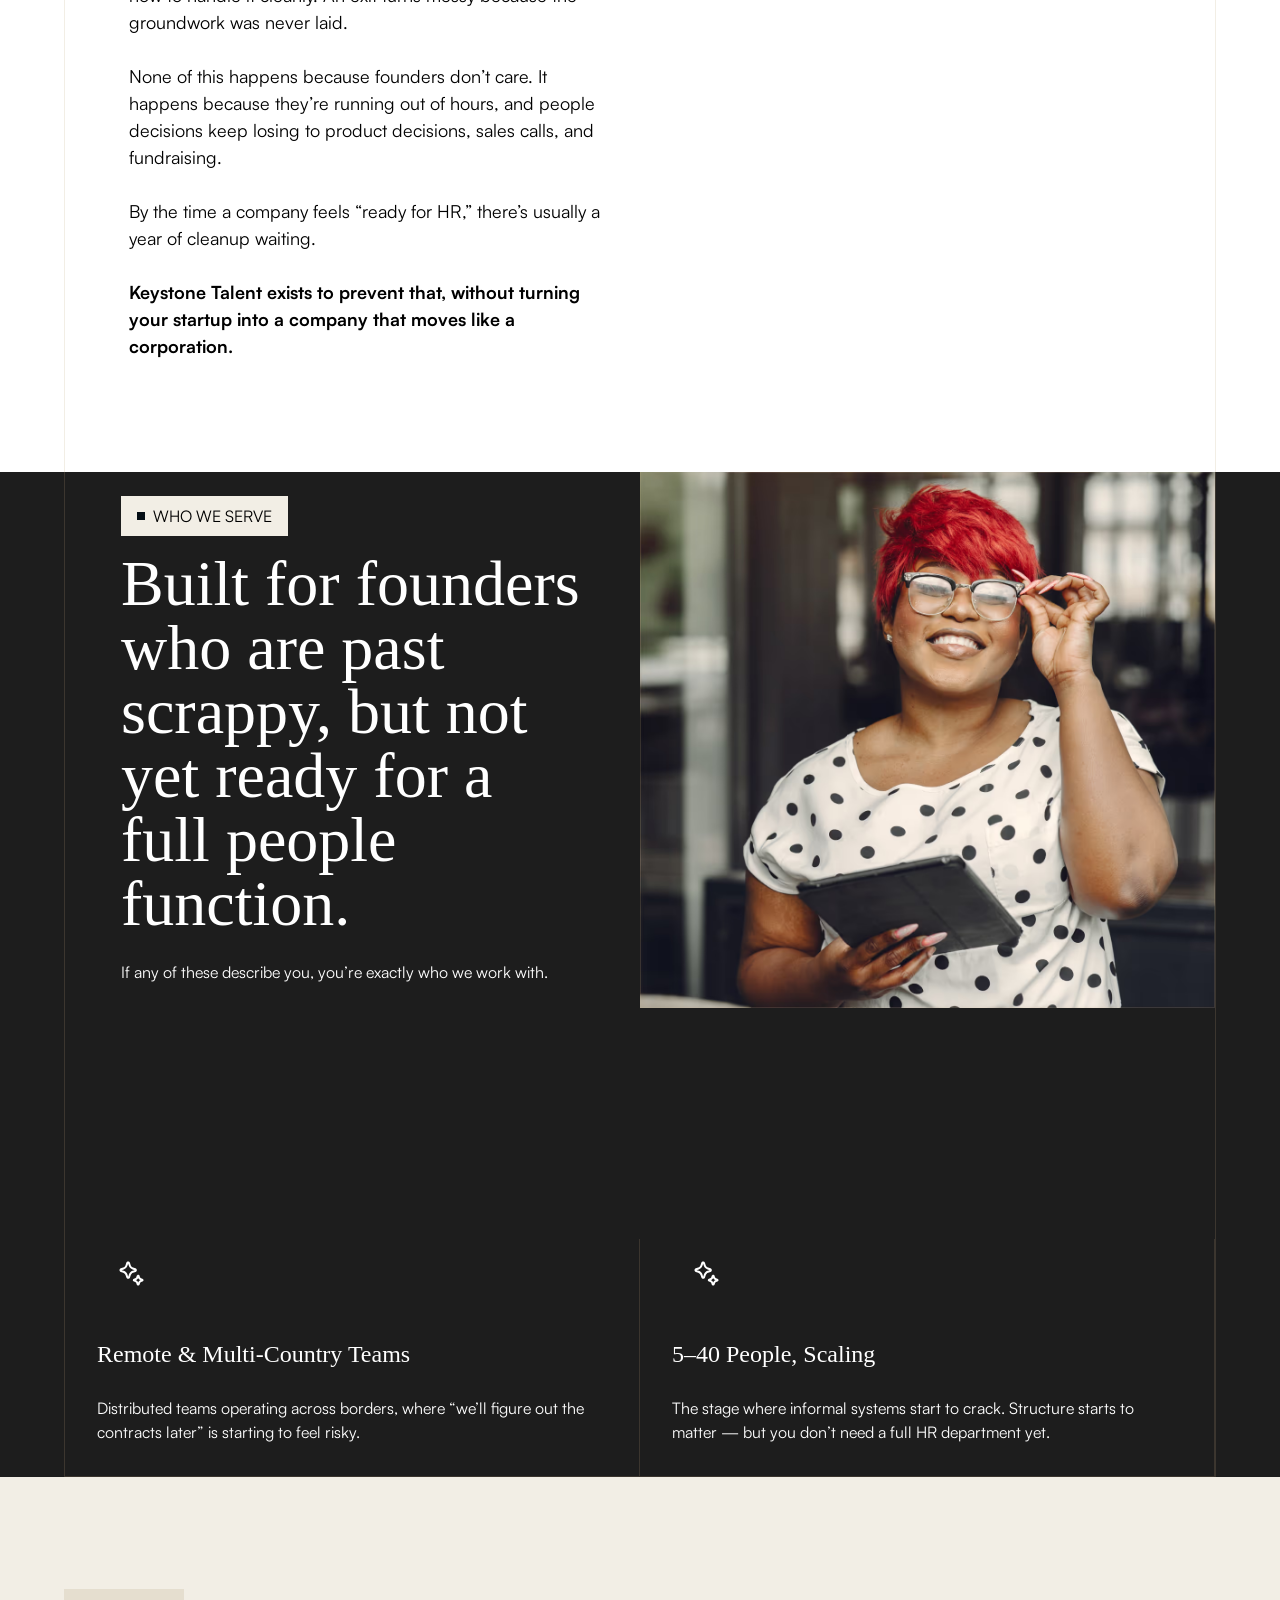
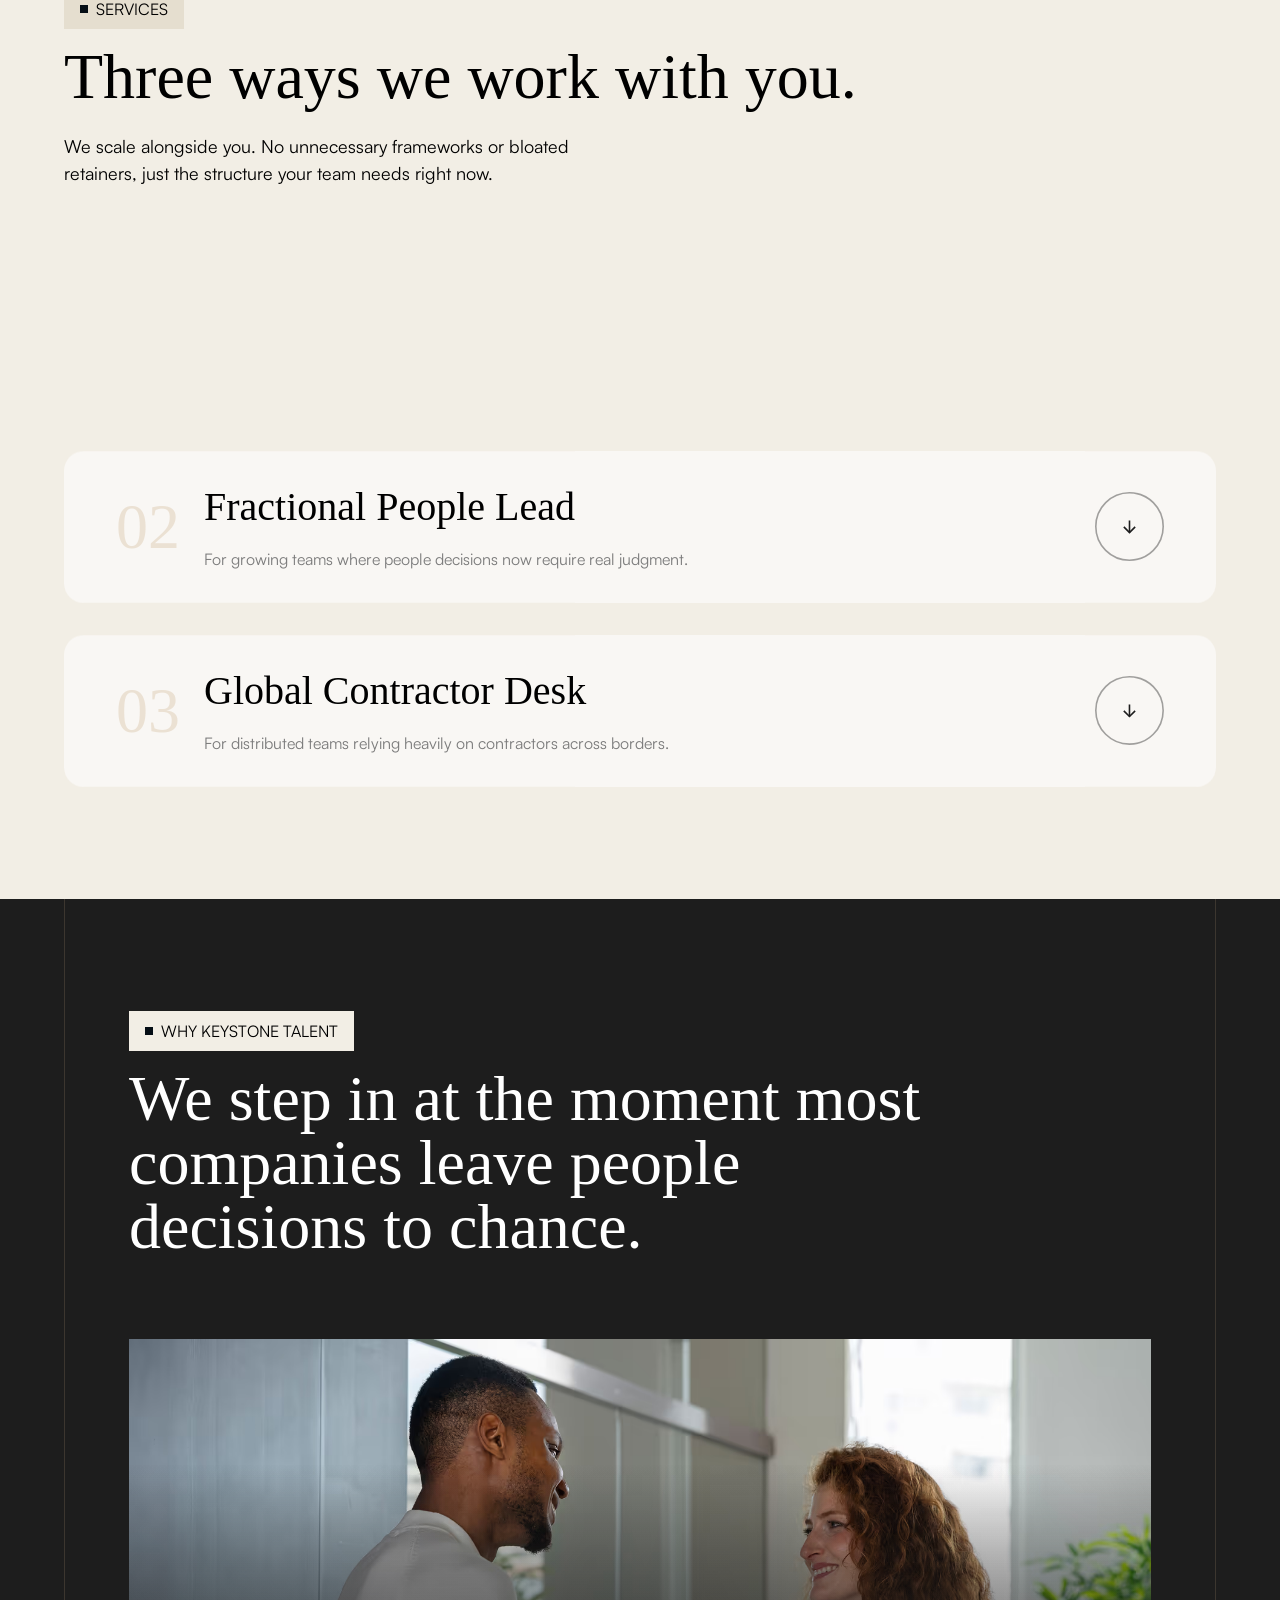
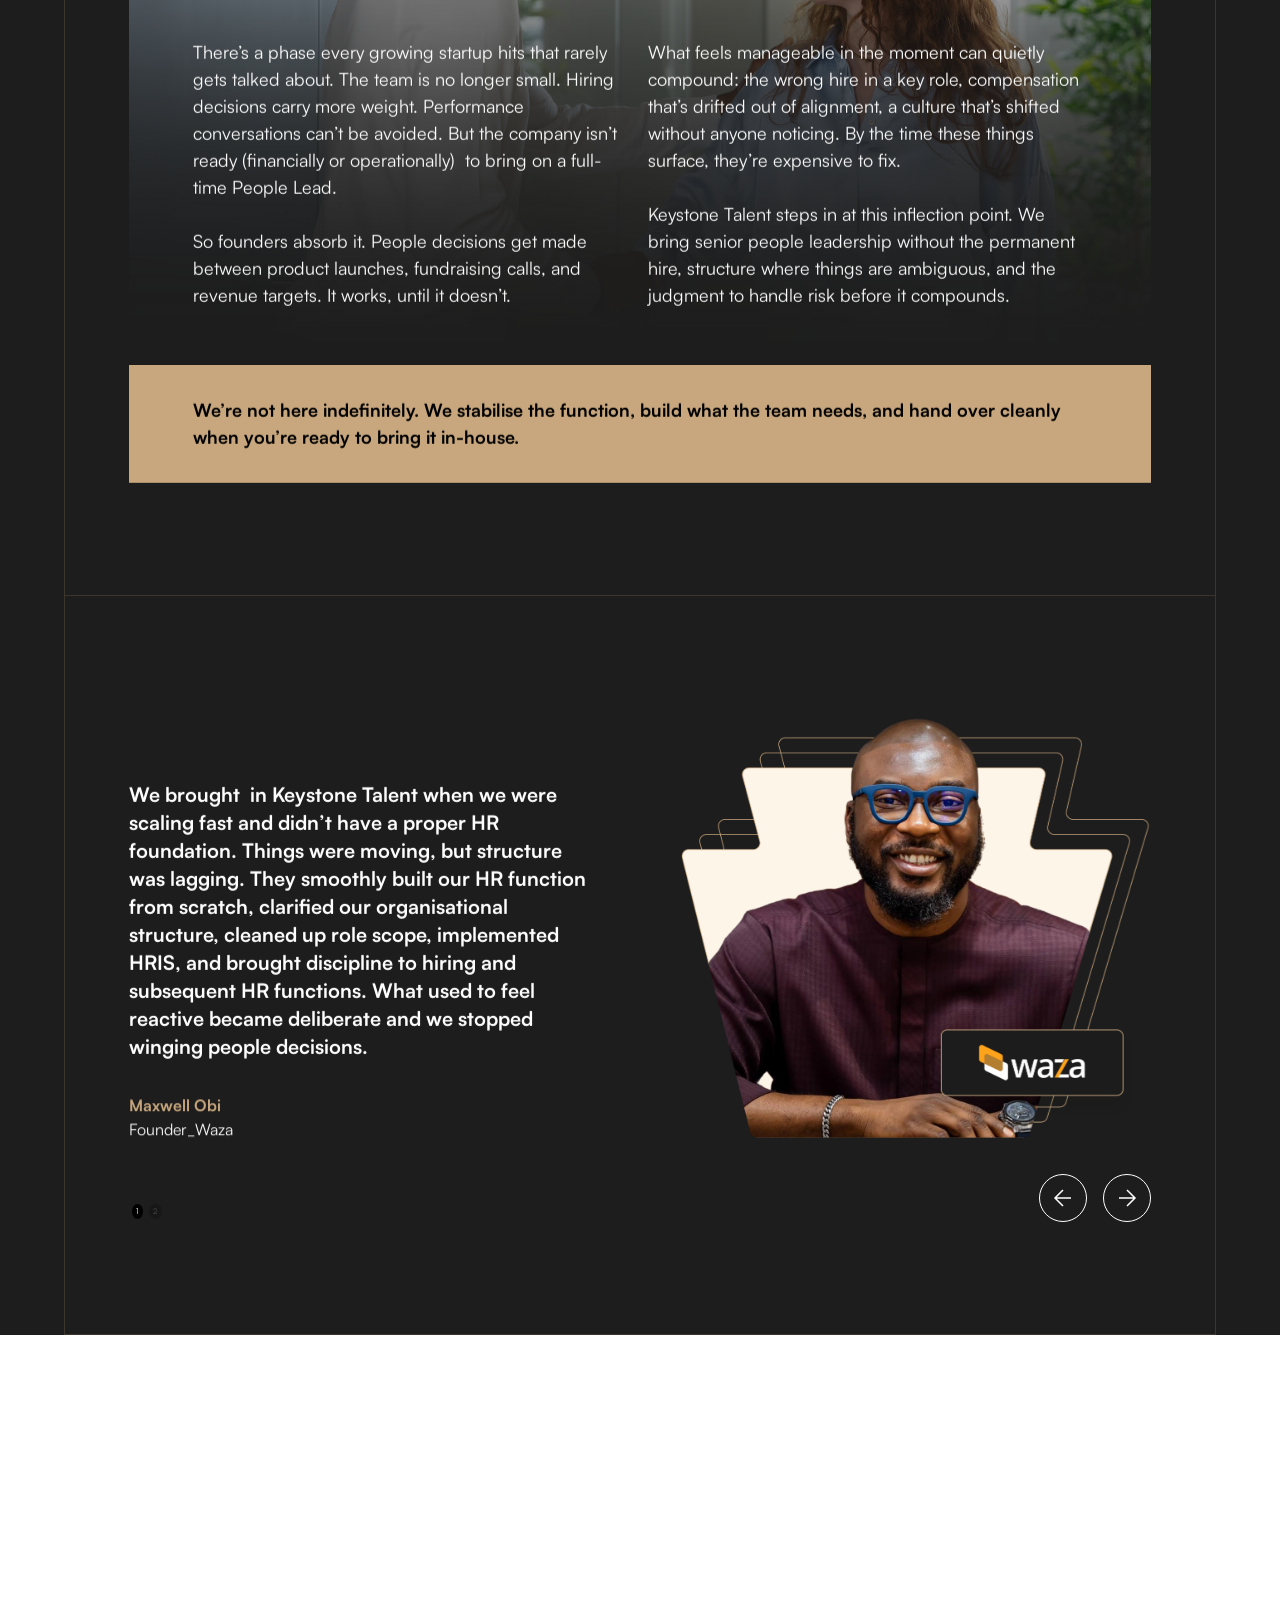
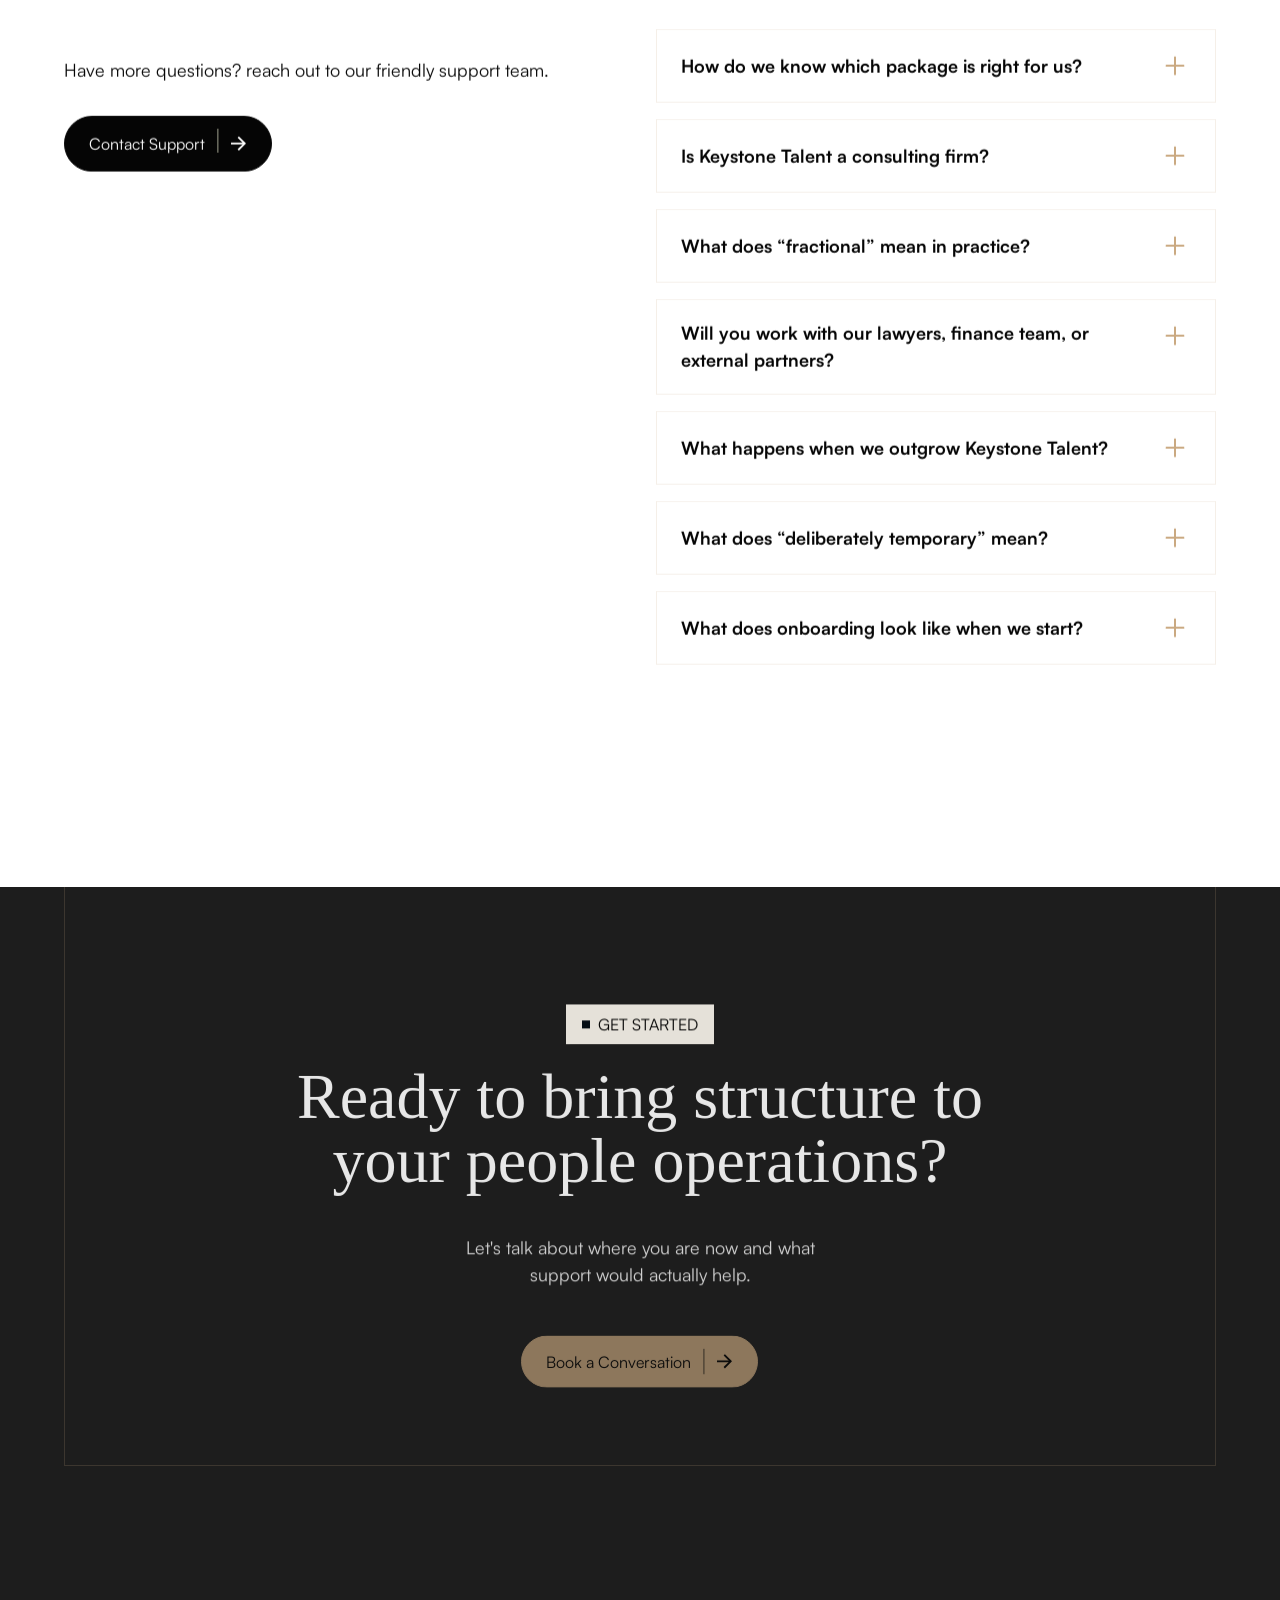
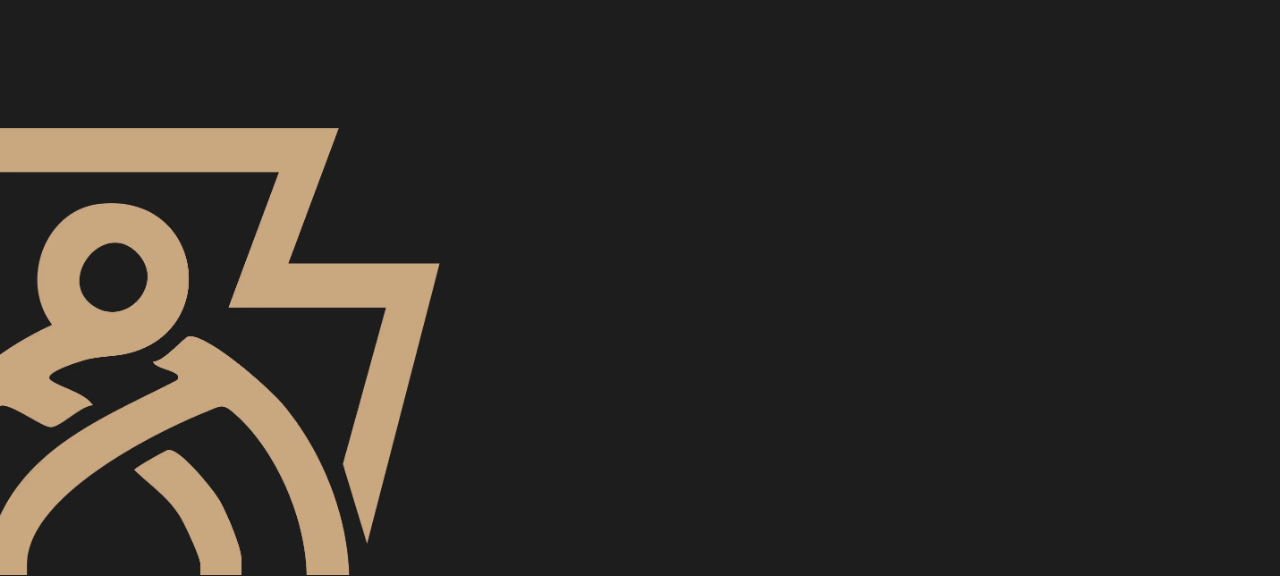
==== commit edfa34ba: "Update office address across all pages Co-Authored-By: Claude Opus 4.6 (1M context) <noreply@anthrop" ====
--- a/index.html
+++ b/index.html
@@ -1043,7 +1043,7 @@
                   </div>
                   <div class="spacer-xxlarge"></div>
                   <div class="footer_address-wrapper">
-                    <div data-w-id="19741de6-9453-ceb1-2448-9db0eb7e0b78" style="opacity:0" class="text-size-regular">8th Floor, The Offices 4, <br>One Central Dubai World Trade Center, <br>Dubai</div>
+                    <div data-w-id="19741de6-9453-ceb1-2448-9db0eb7e0b78" style="opacity:0" class="text-size-regular">The Offices 4, One Central<br>8th Floor, Trade Center - Dubai<br>United Arab Emirates</div>
                   </div>
                 </div>
                 <div data-w-id="5ae6a25b-a76d-13bf-0304-e8f65a6e8152" style="opacity:0" class="footer_bottom-wrapper">
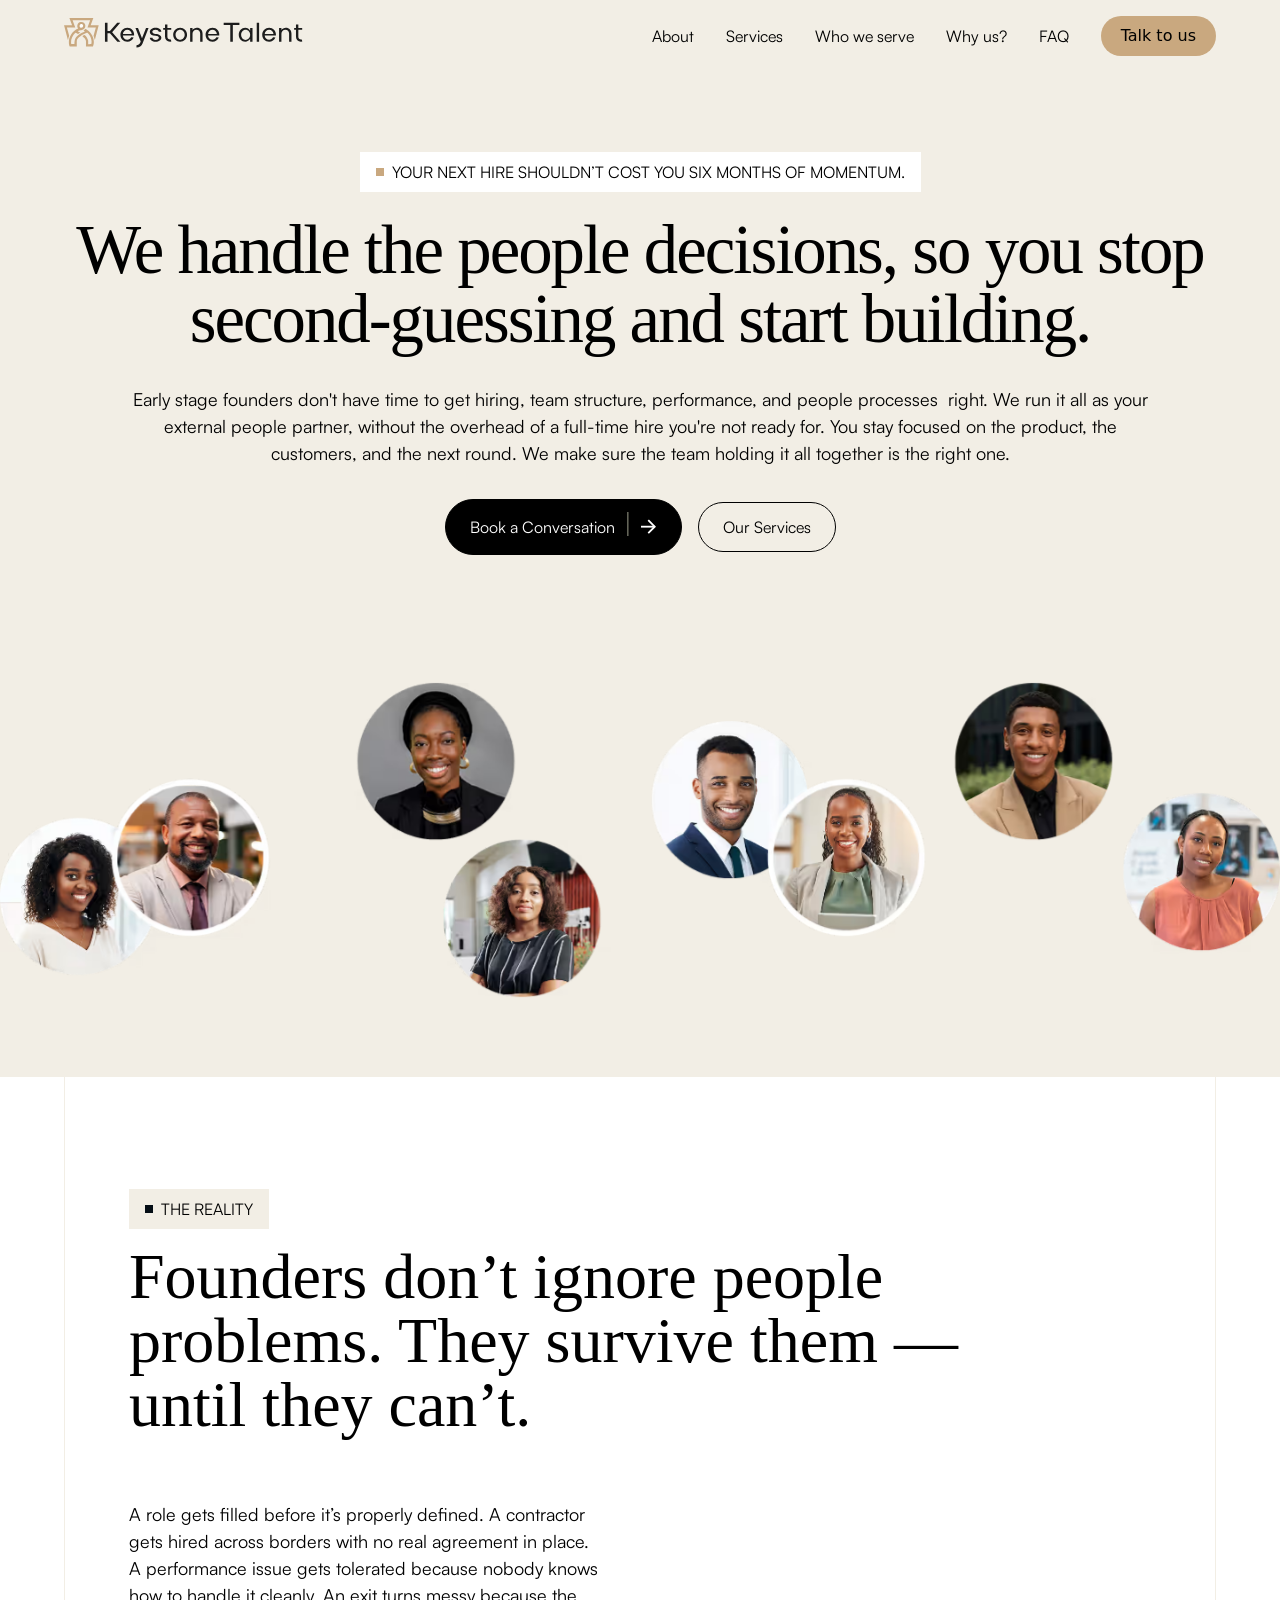
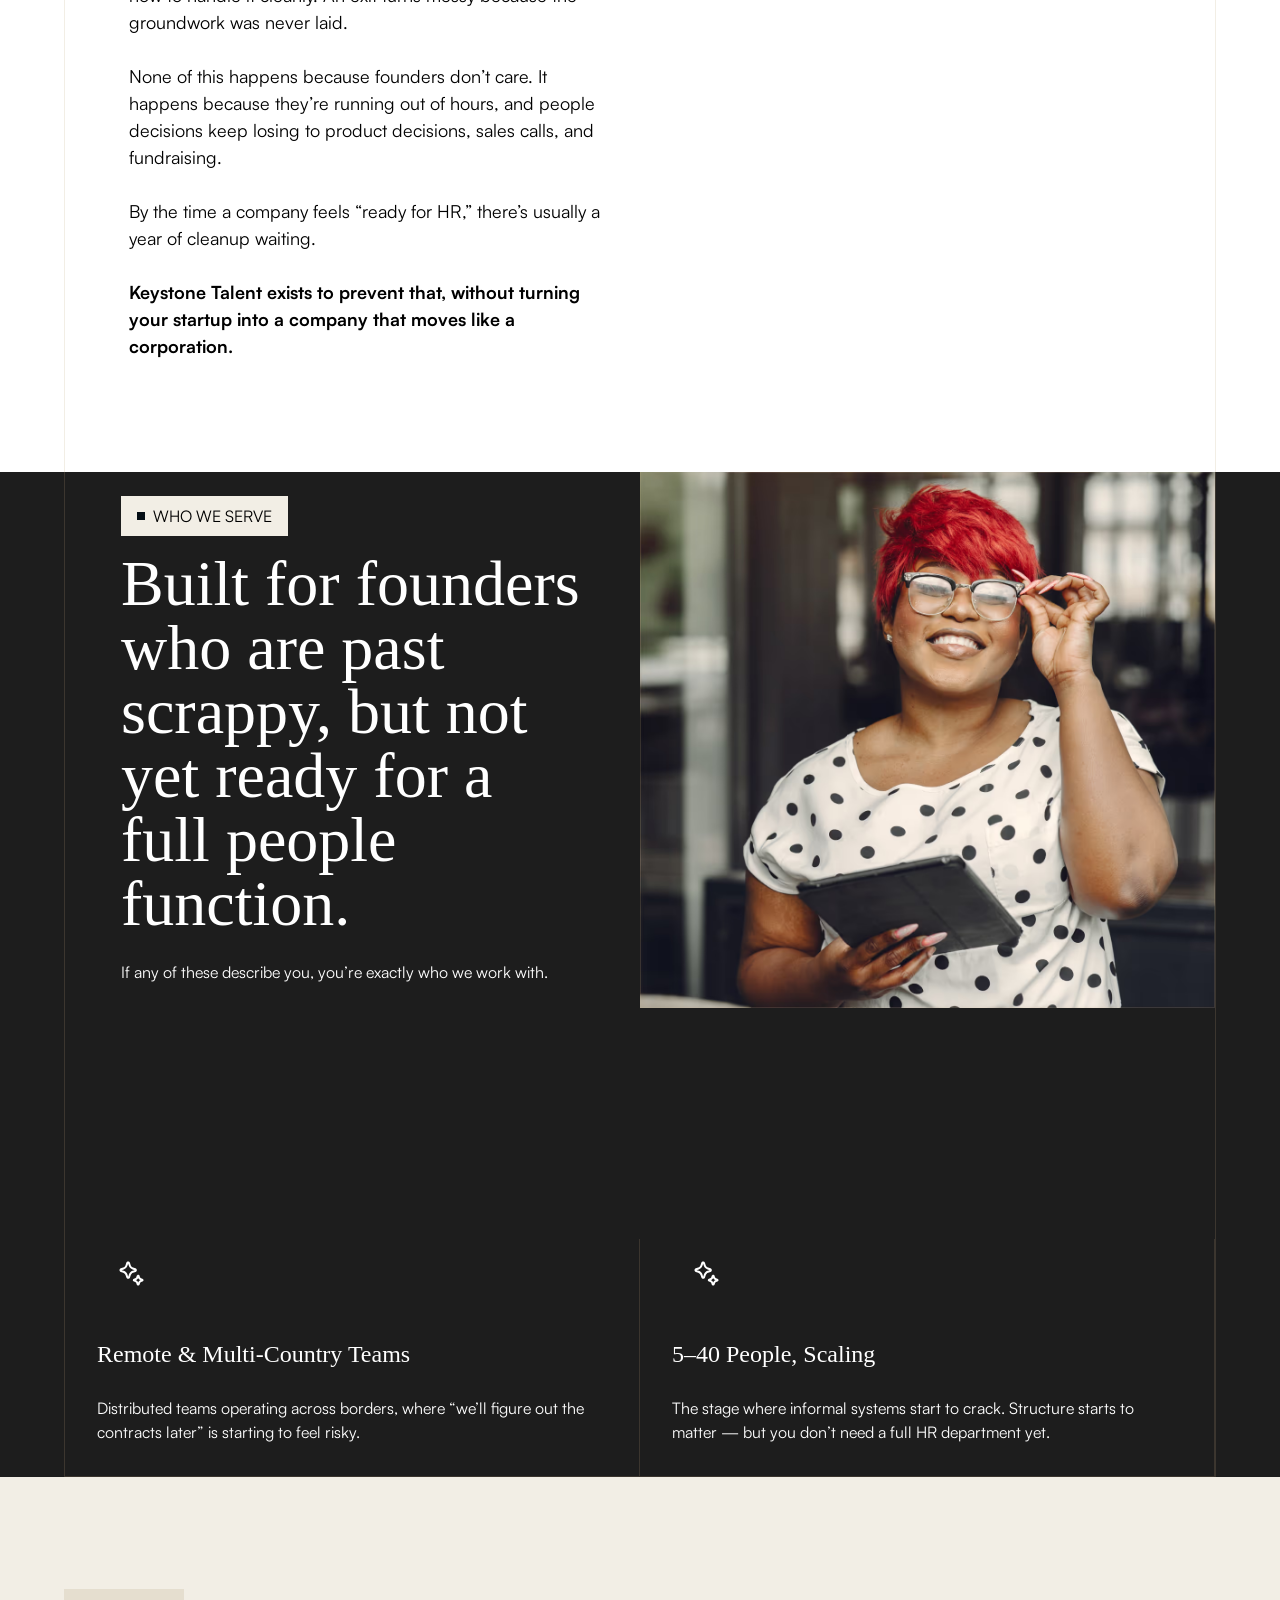
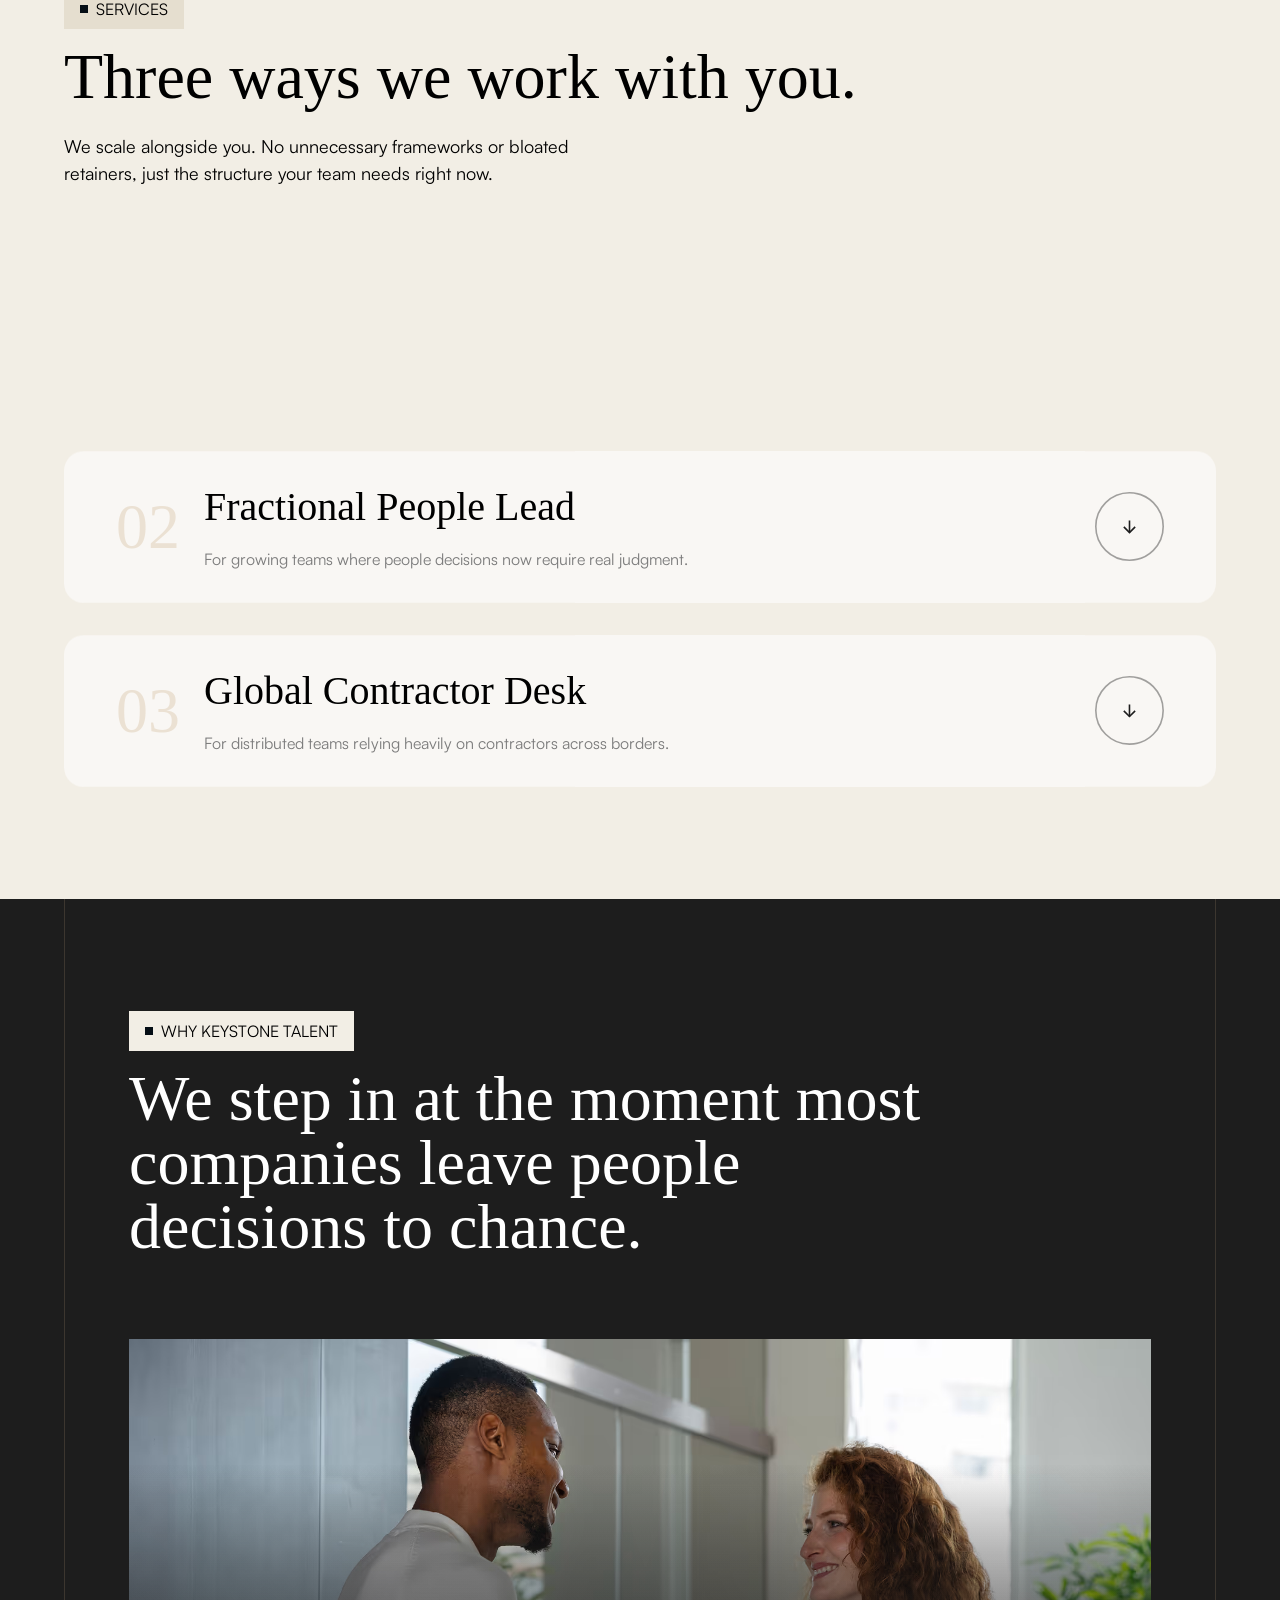
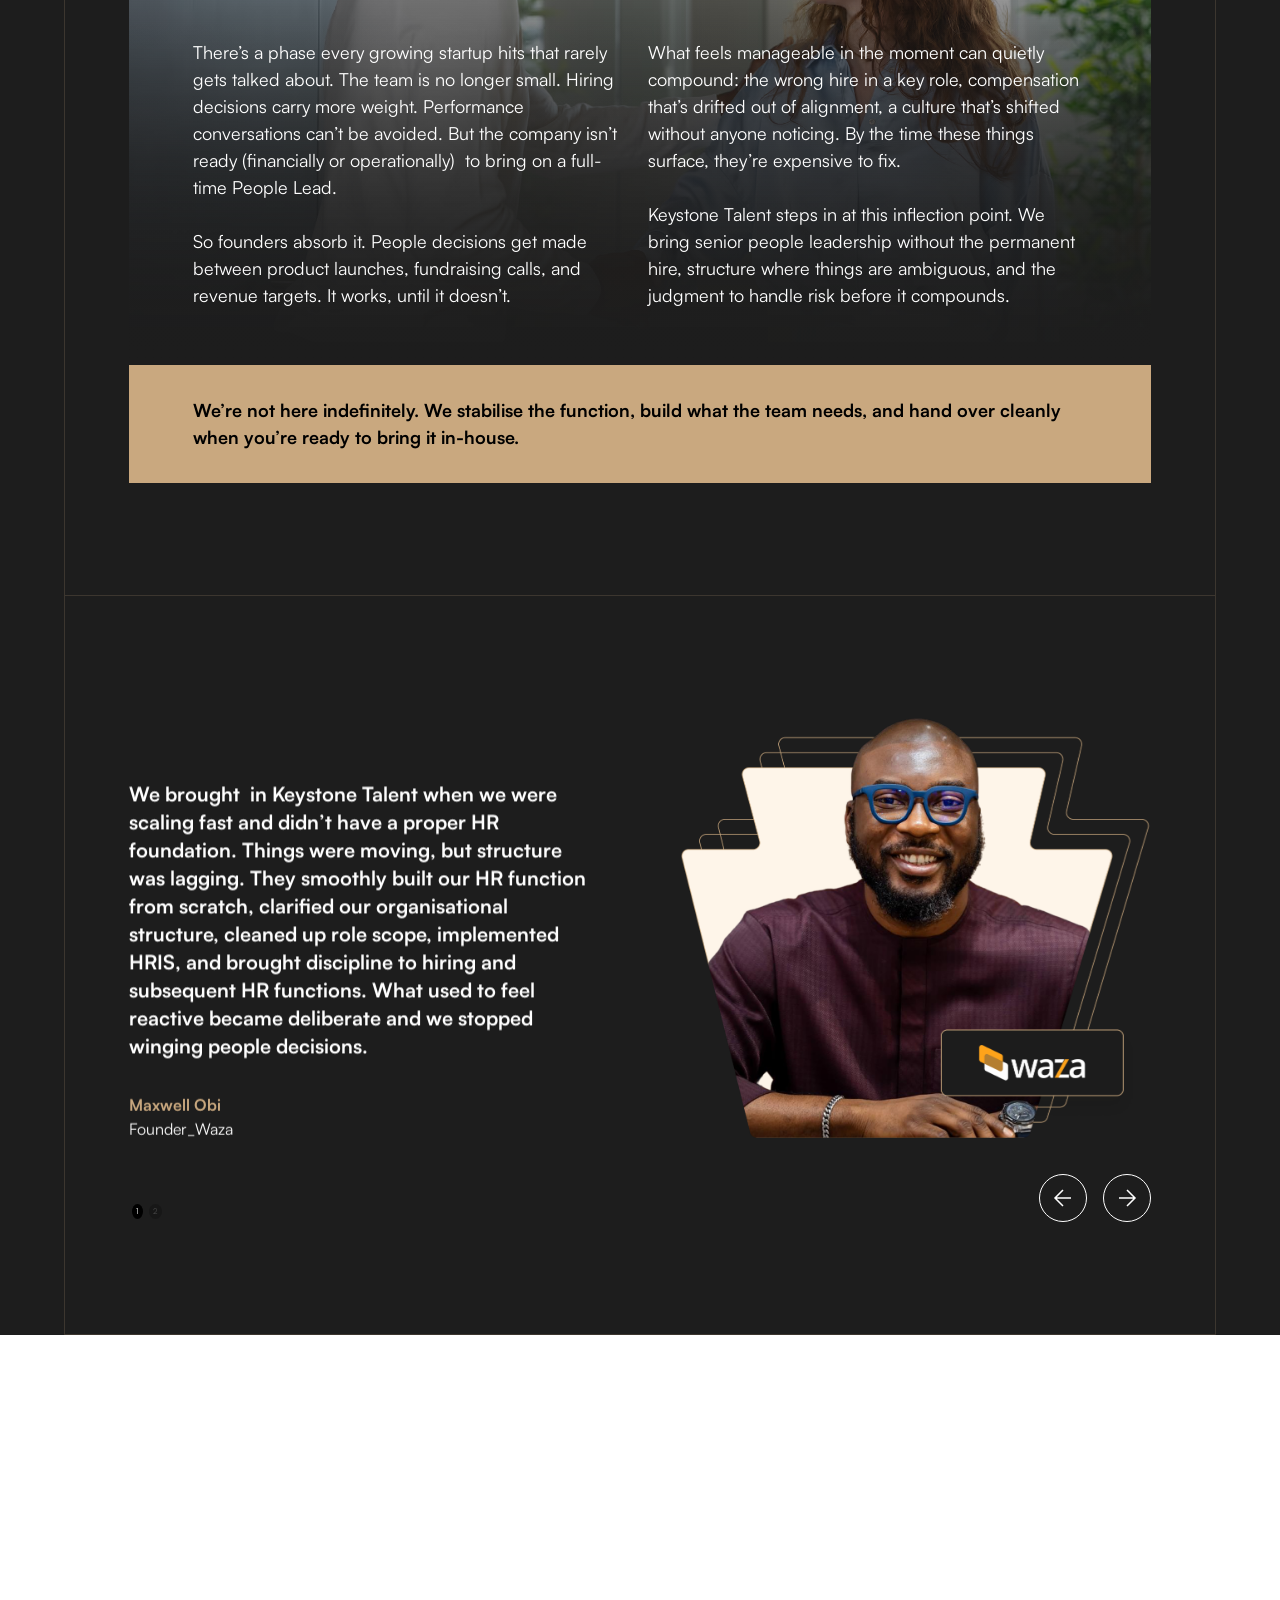
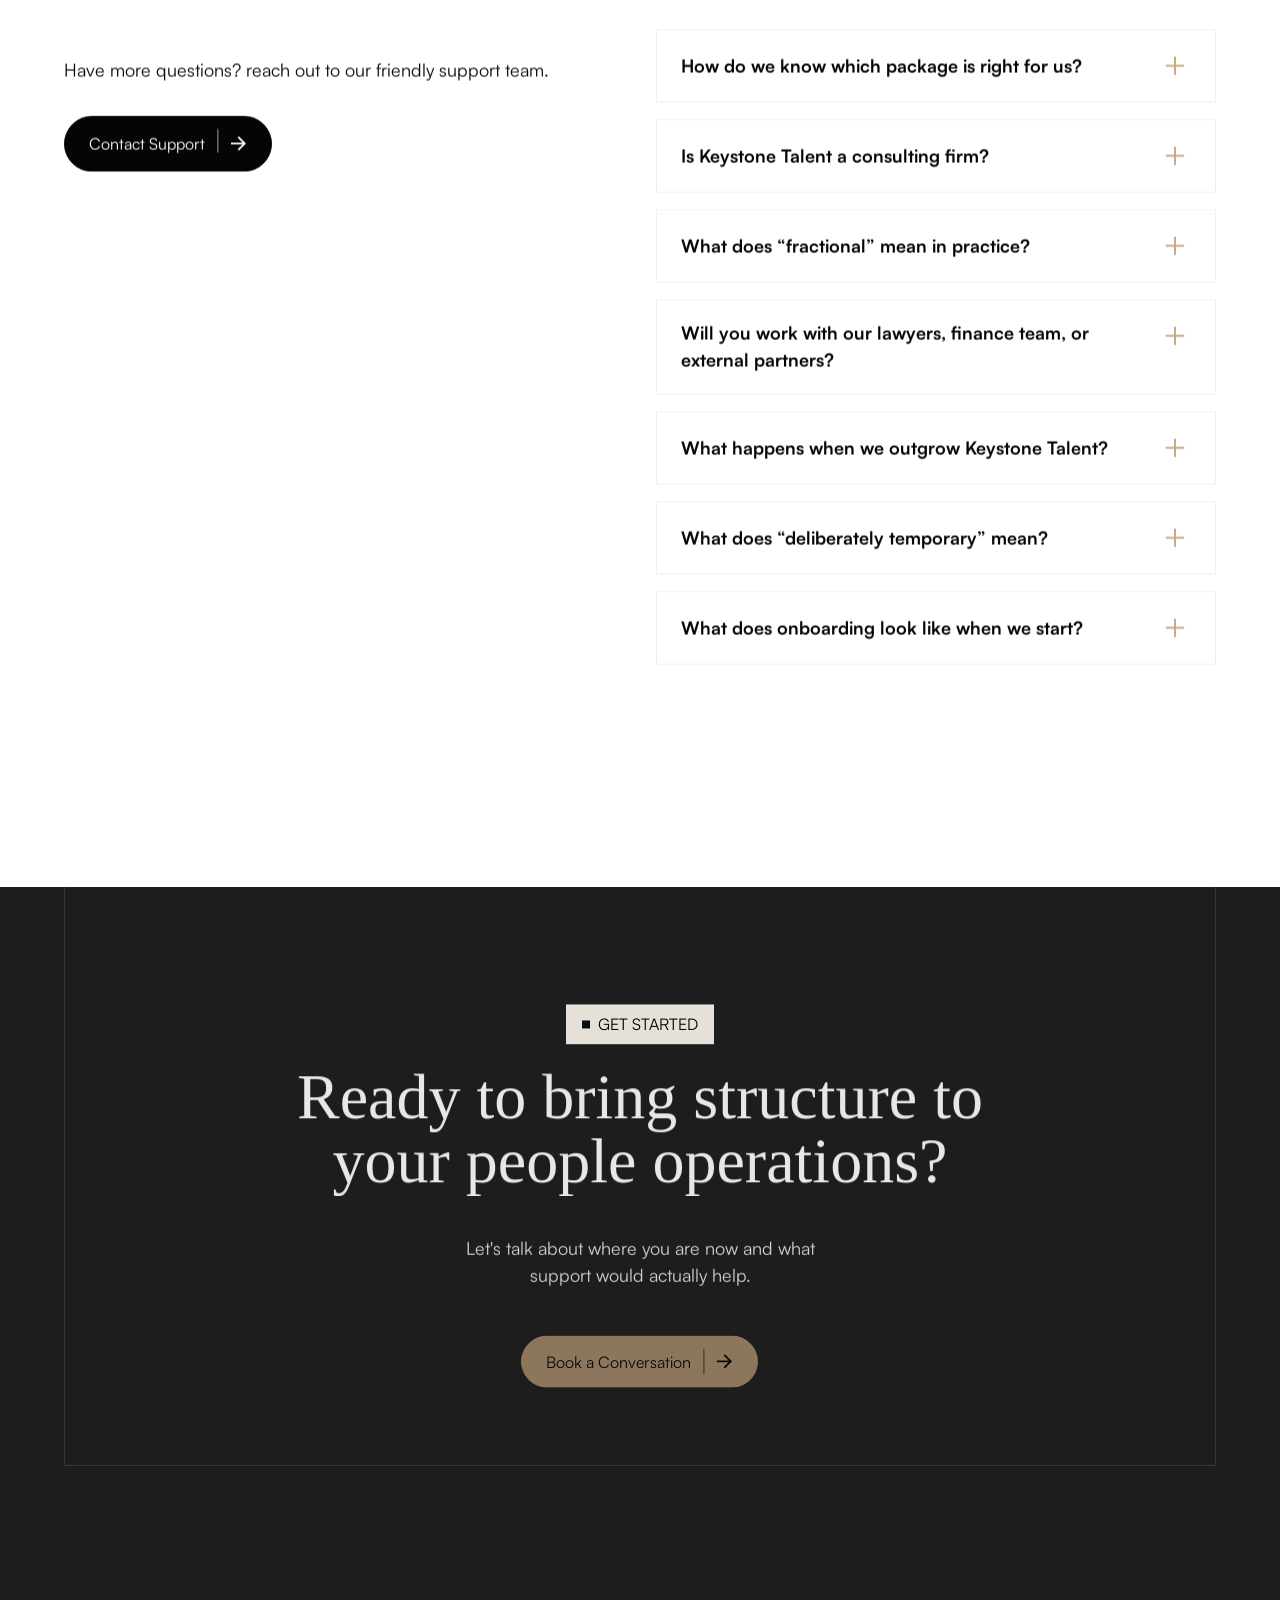
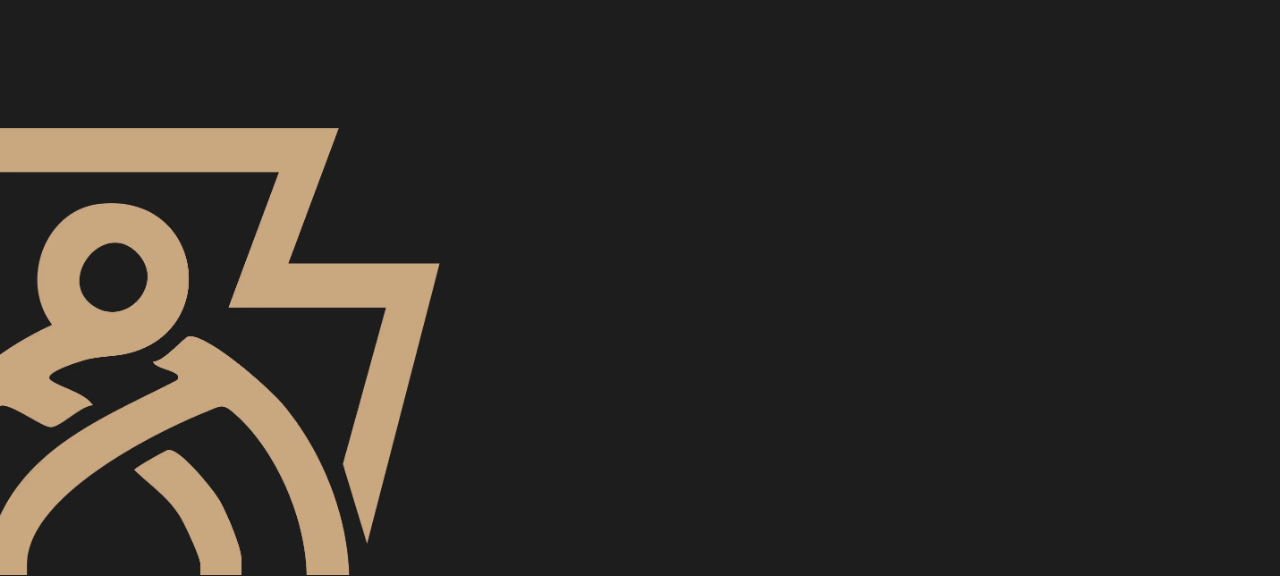
==== commit e963edc2: "Fix OG meta tags to use absolute URLs for link preview support Relative image paths don't work with " ====
--- a/index.html
+++ b/index.html
@@ -6,10 +6,12 @@
   <meta content="Early stage founders don't have time to get hiring, team structure, performance, and people processes right. We run it all as your external people partner, without the overhead of a full-time hire you're not ready for." name="description">
   <meta content="We handle the people decisions, so you stop second-guessing and start building." property="og:title">
   <meta content="Early stage founders don't have time to get hiring, team structure, performance, and people processes right. We run it all as your external people partner, without the overhead of a full-time hire you're not ready for." property="og:description">
-  <meta content="images/og-image.png" property="og:image">
+  <meta content="https://keystone-talent.vercel.app/images/og-image.png" property="og:image">
+  <meta content="https://keystone-talent.vercel.app/" property="og:url">
+  <meta content="Keystone Talent" property="og:site_name">
   <meta content="We handle the people decisions, so you stop second-guessing and start building." property="twitter:title">
   <meta content="Early stage founders don't have time to get hiring, team structure, performance, and people processes right. We run it all as your external people partner, without the overhead of a full-time hire you're not ready for." property="twitter:description">
-  <meta content="images/og-image.png" property="twitter:image">
+  <meta content="https://keystone-talent.vercel.app/images/og-image.png" property="twitter:image">
   <meta property="og:type" content="website">
   <meta content="summary_large_image" name="twitter:card">
   <meta content="width=device-width, initial-scale=1" name="viewport">
